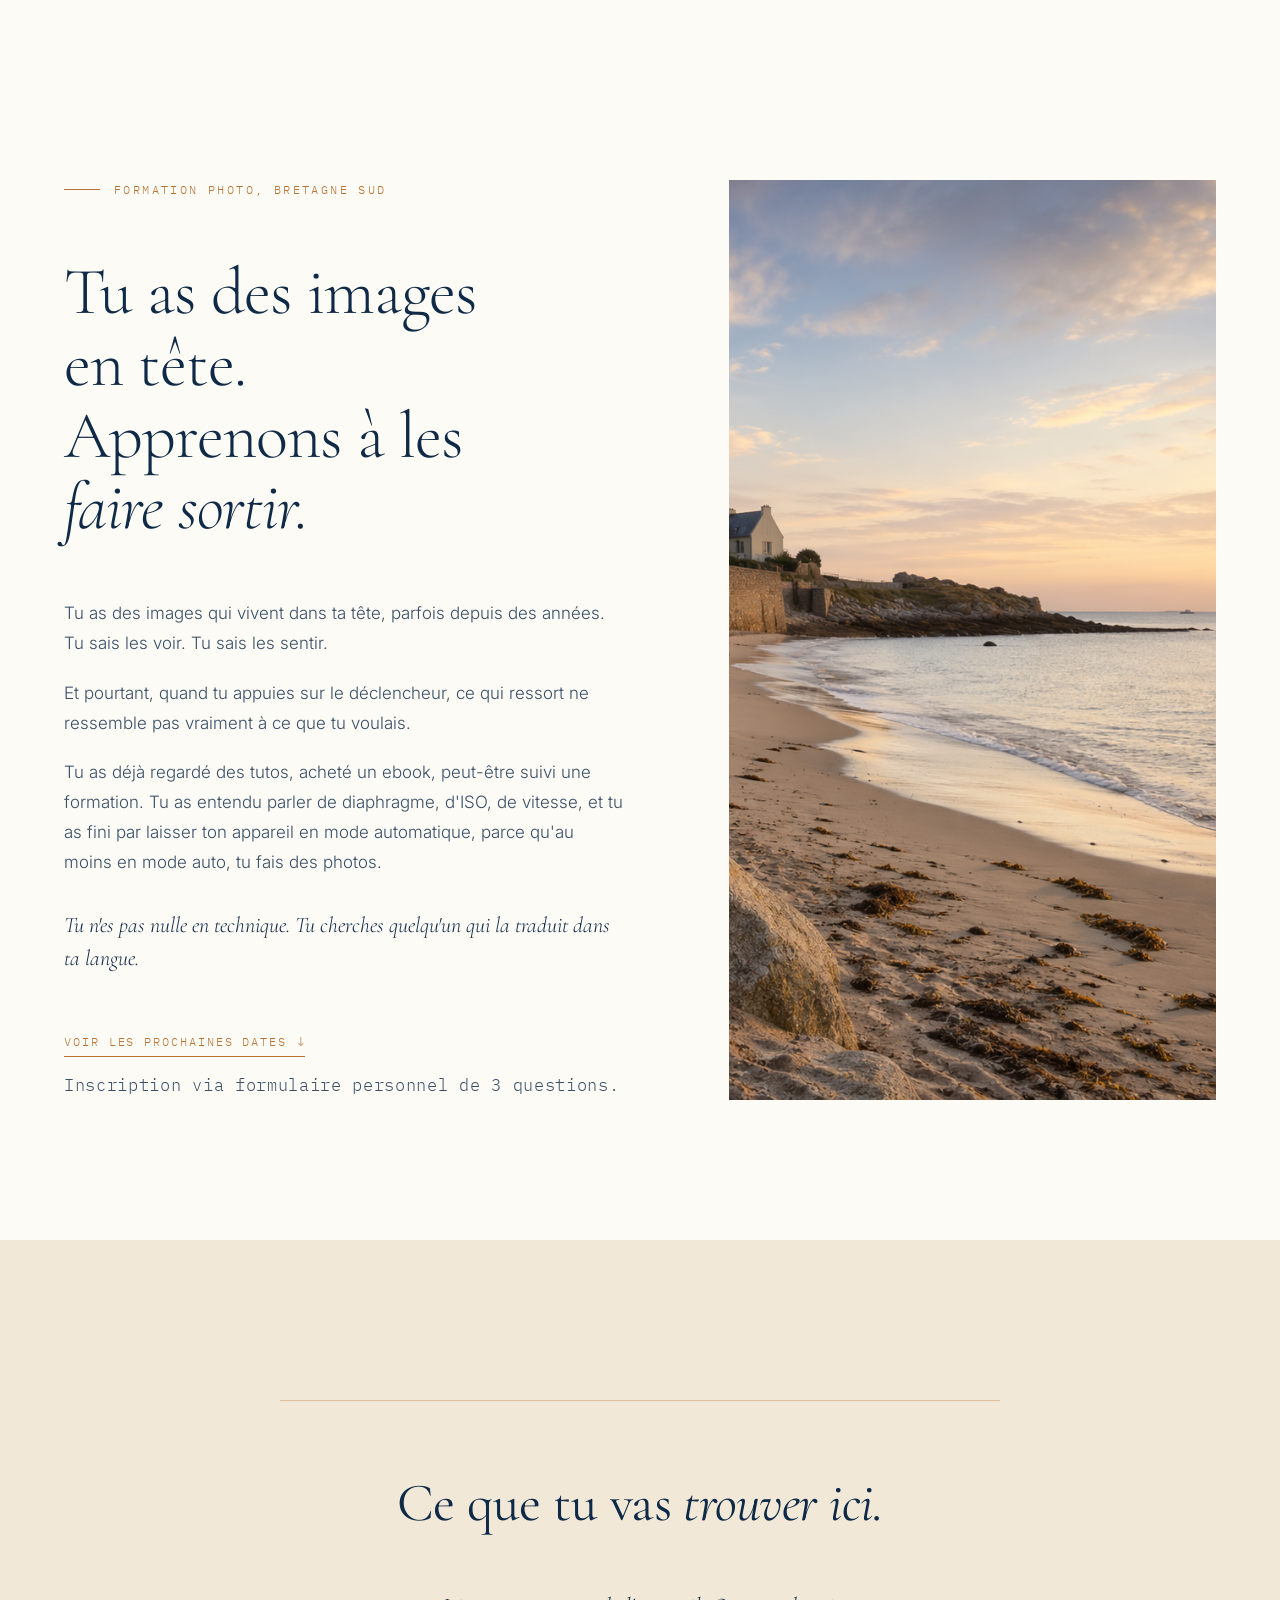
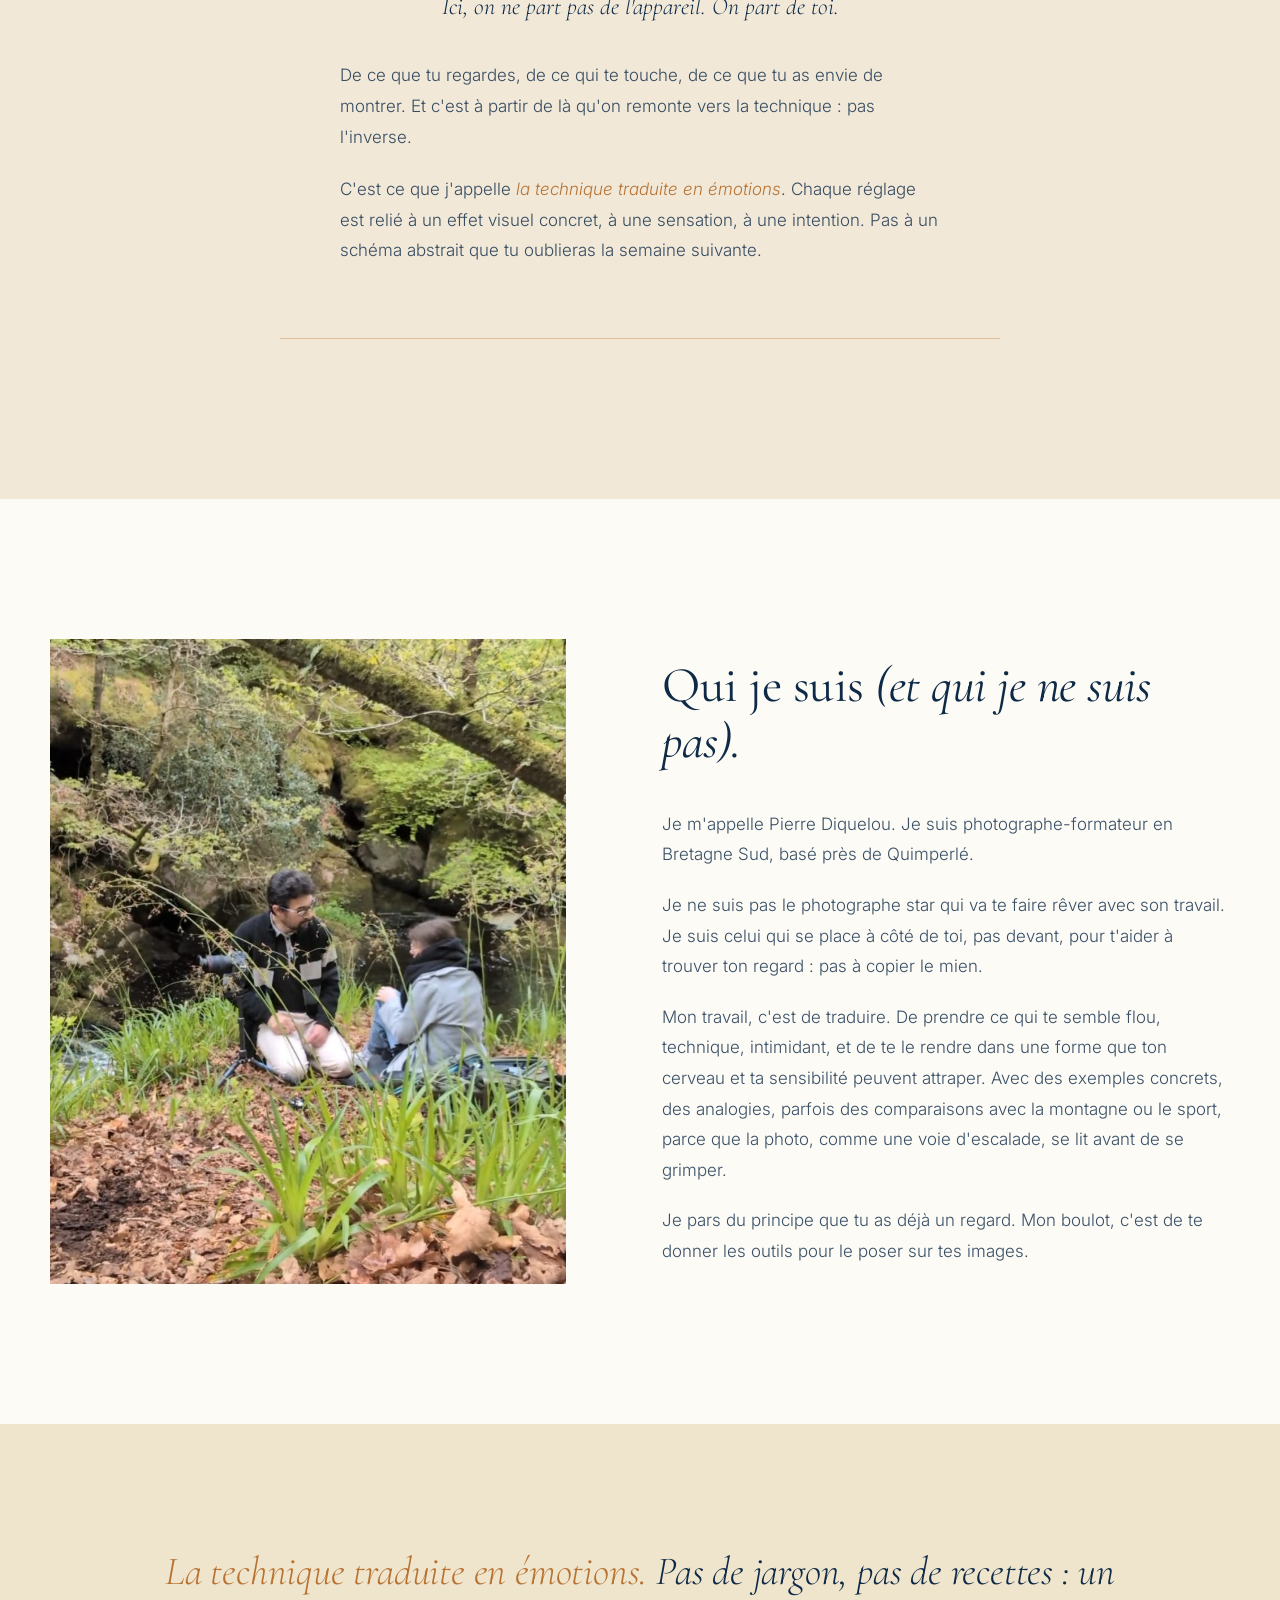
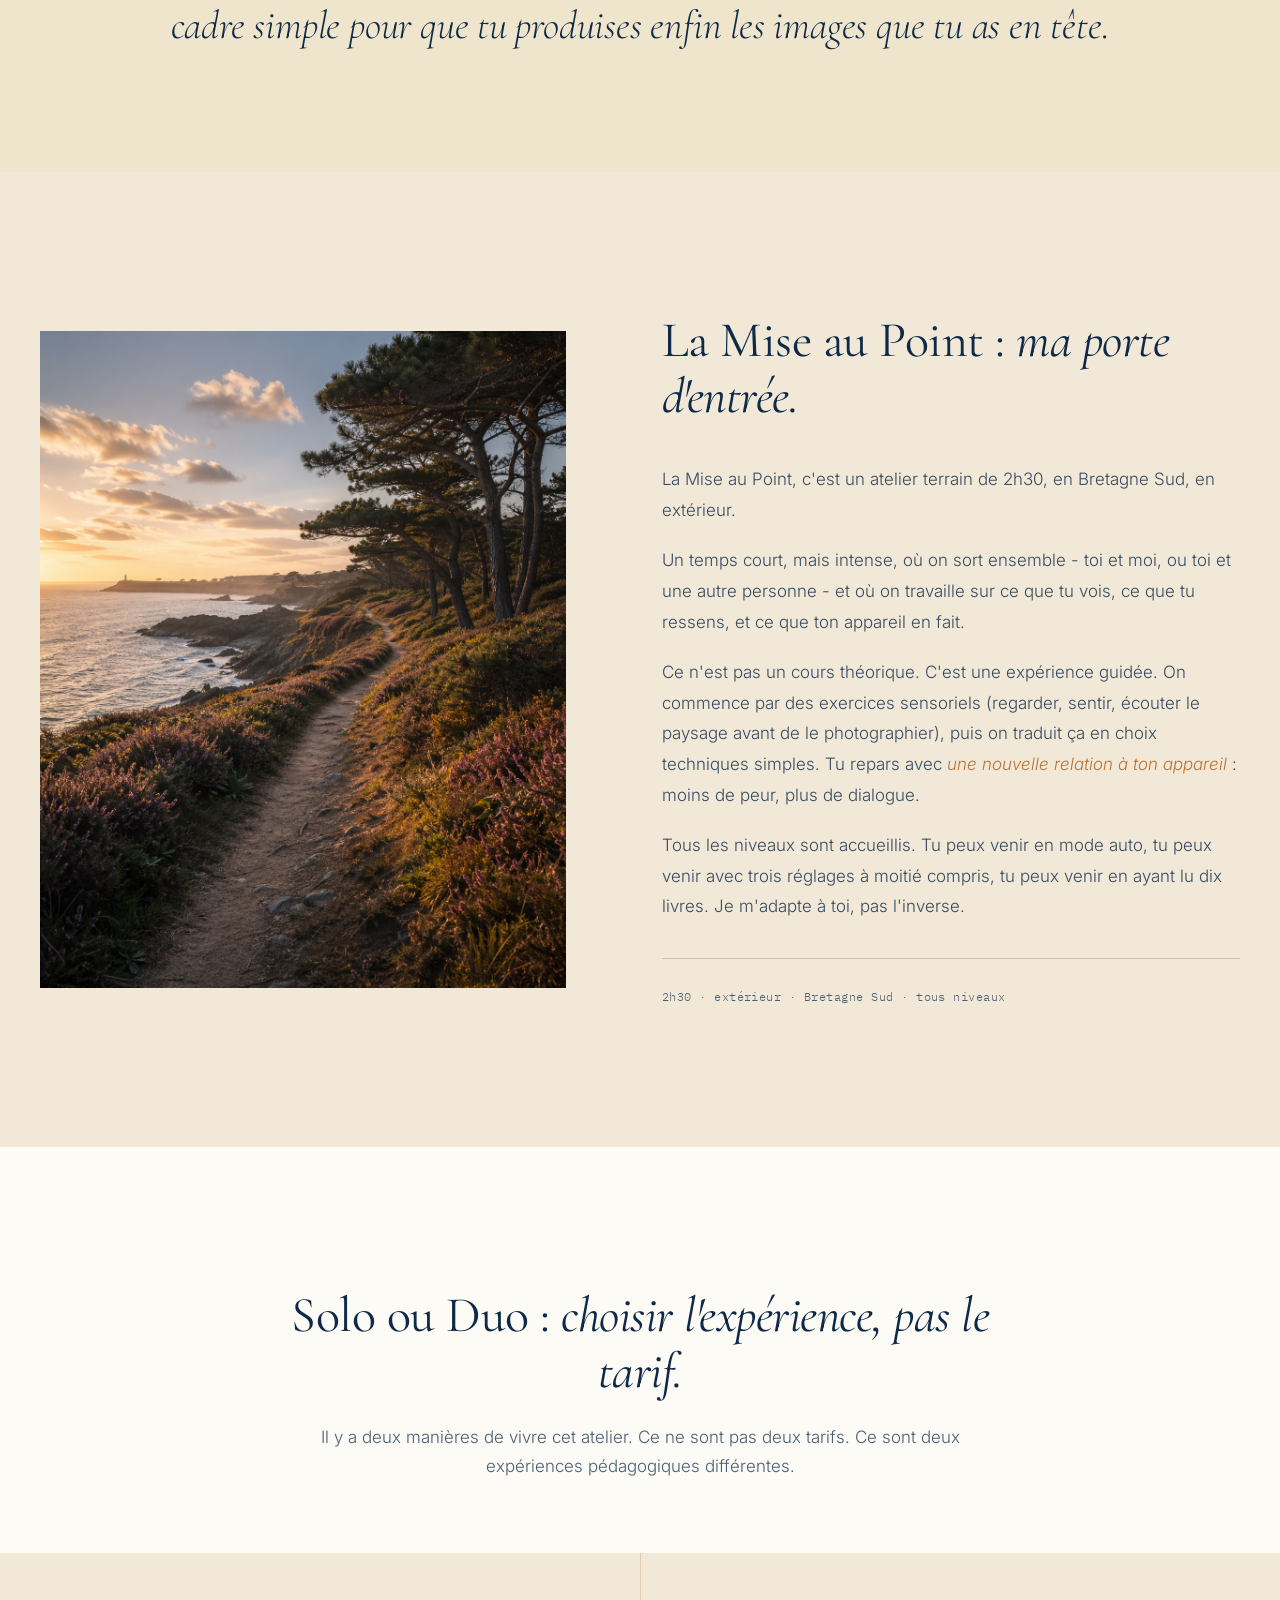
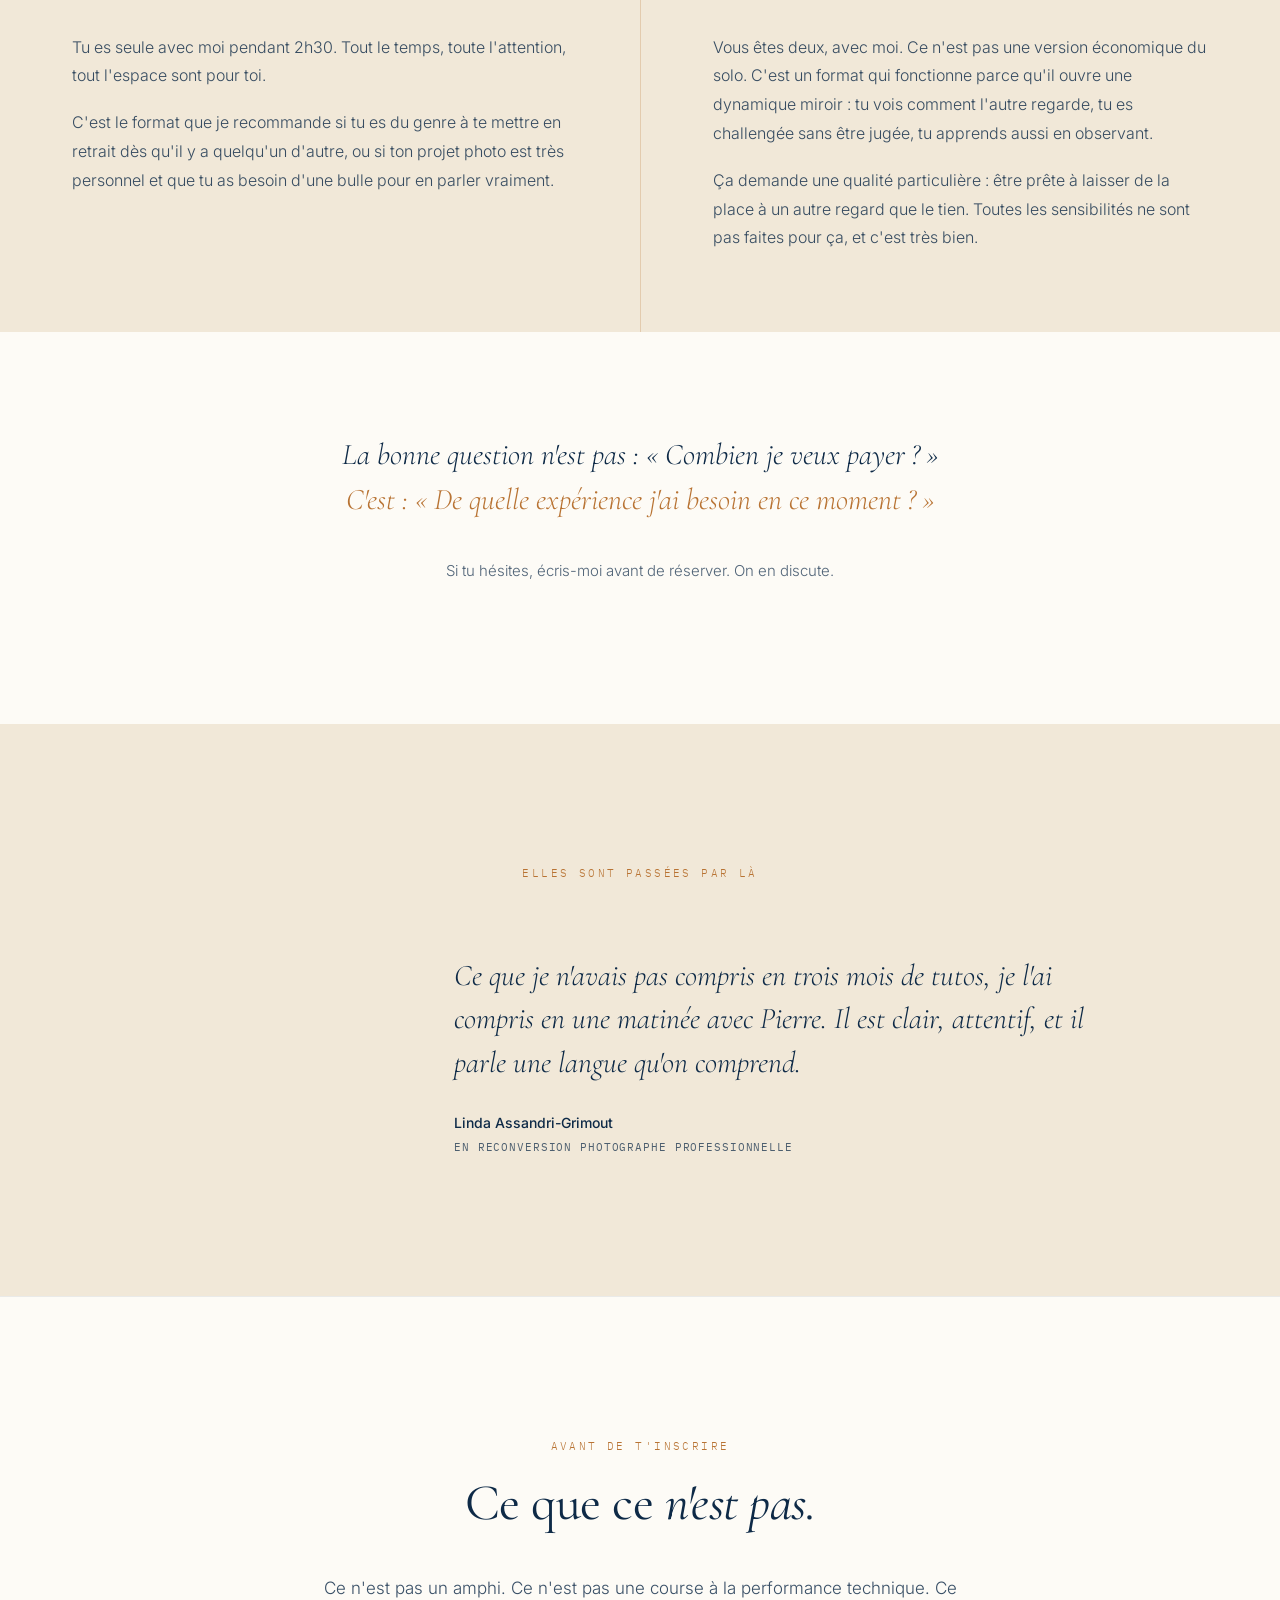
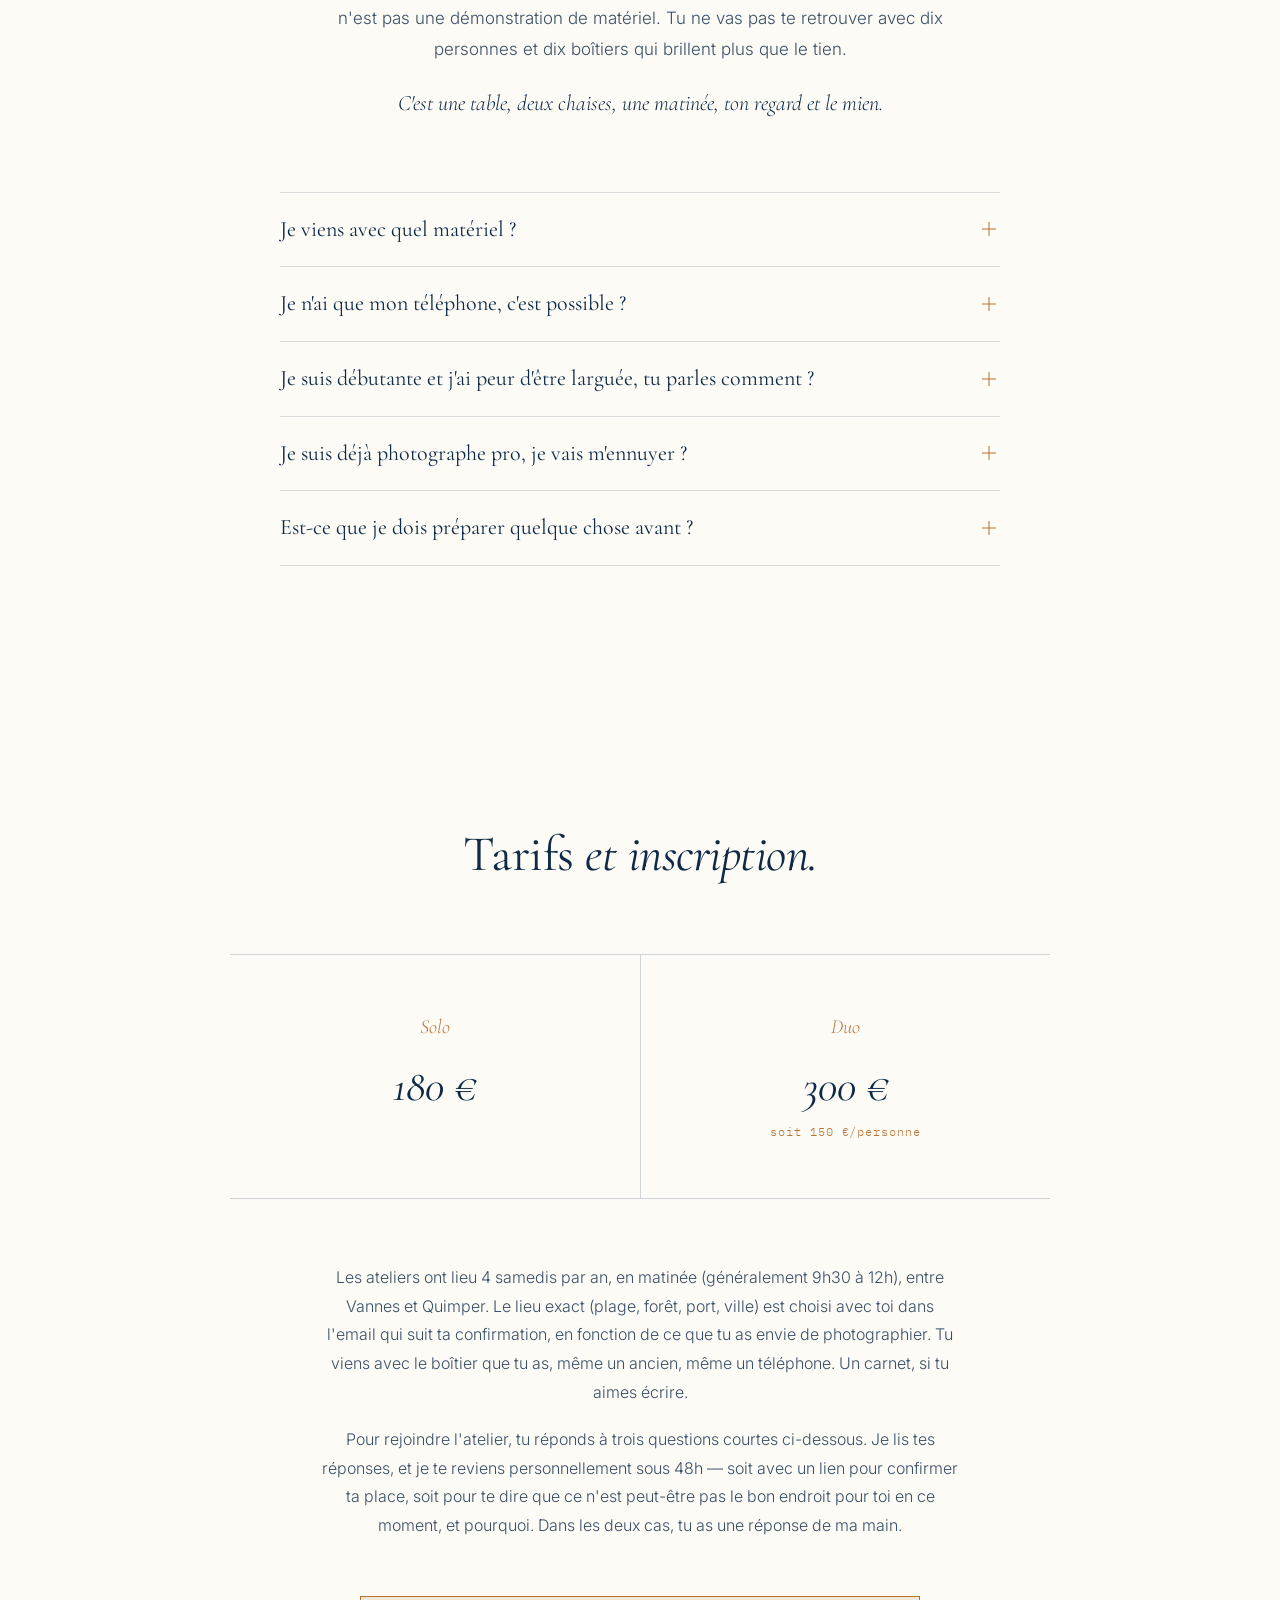
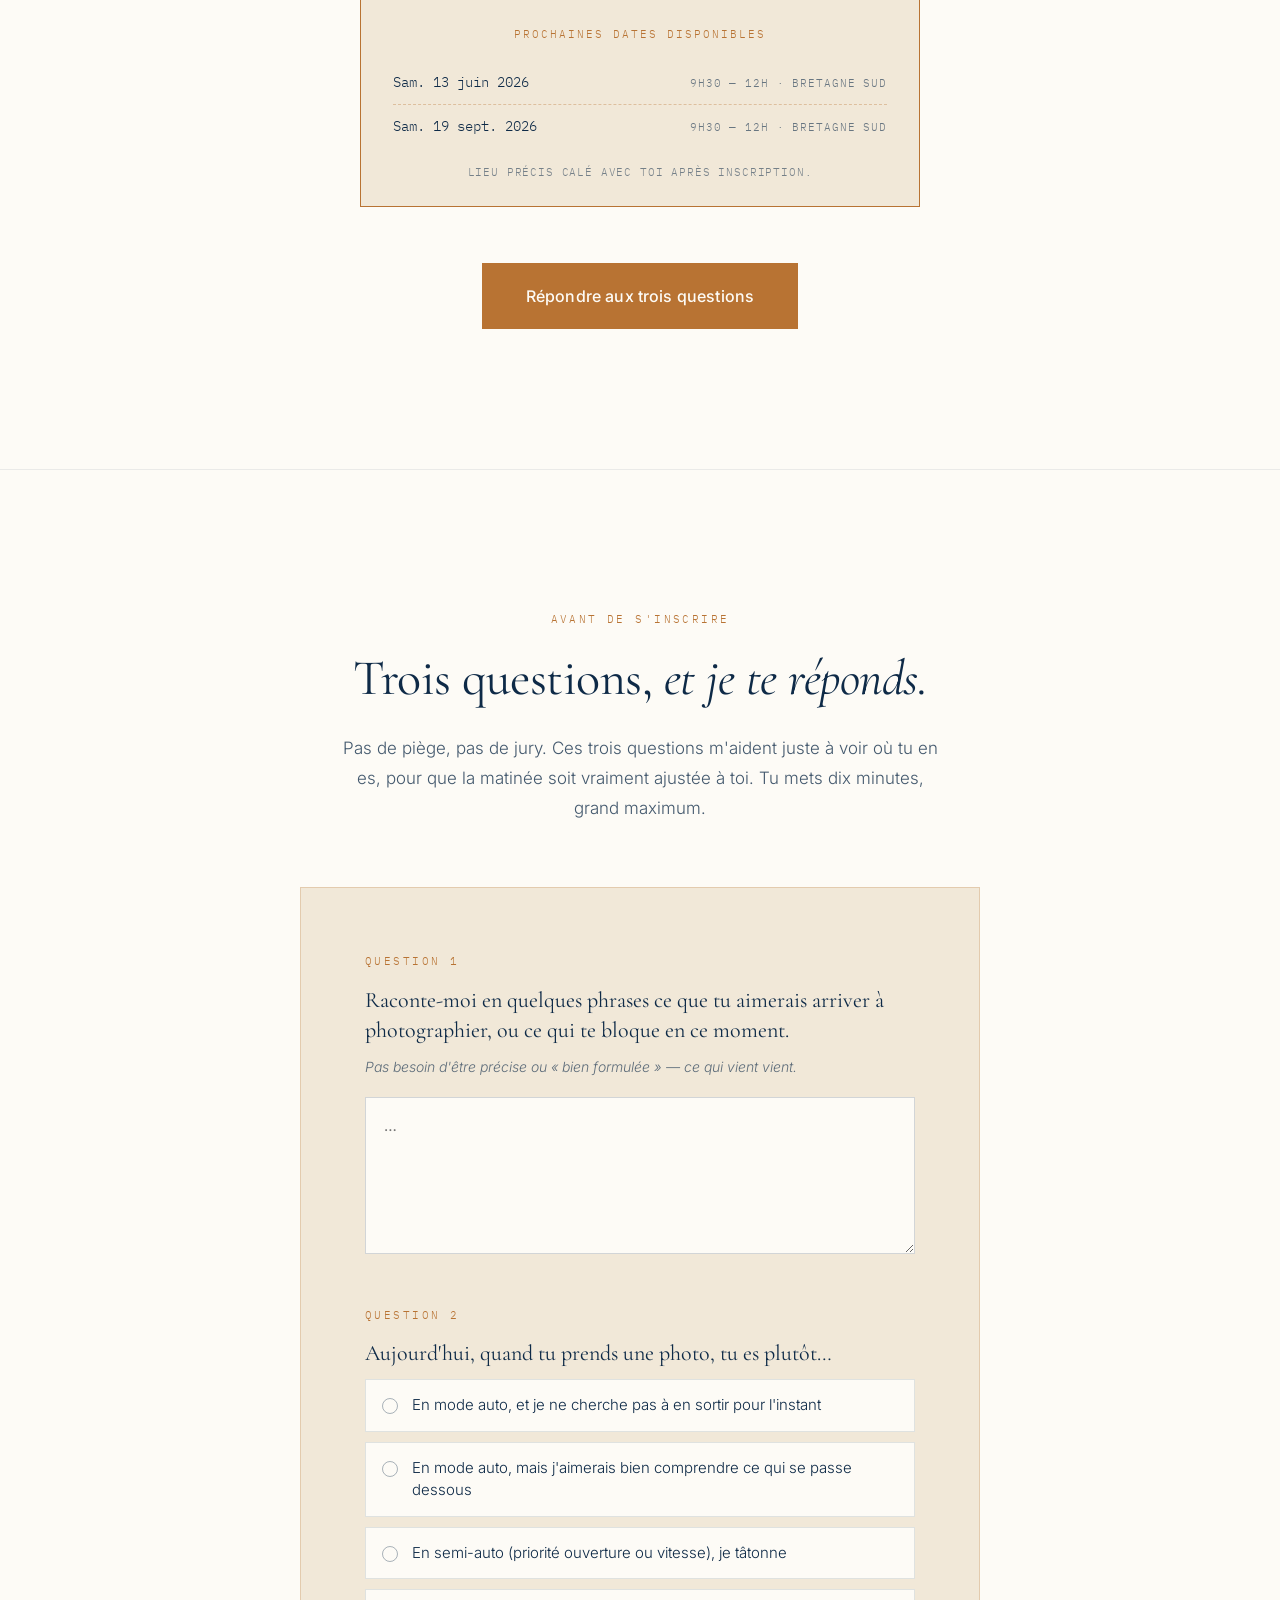
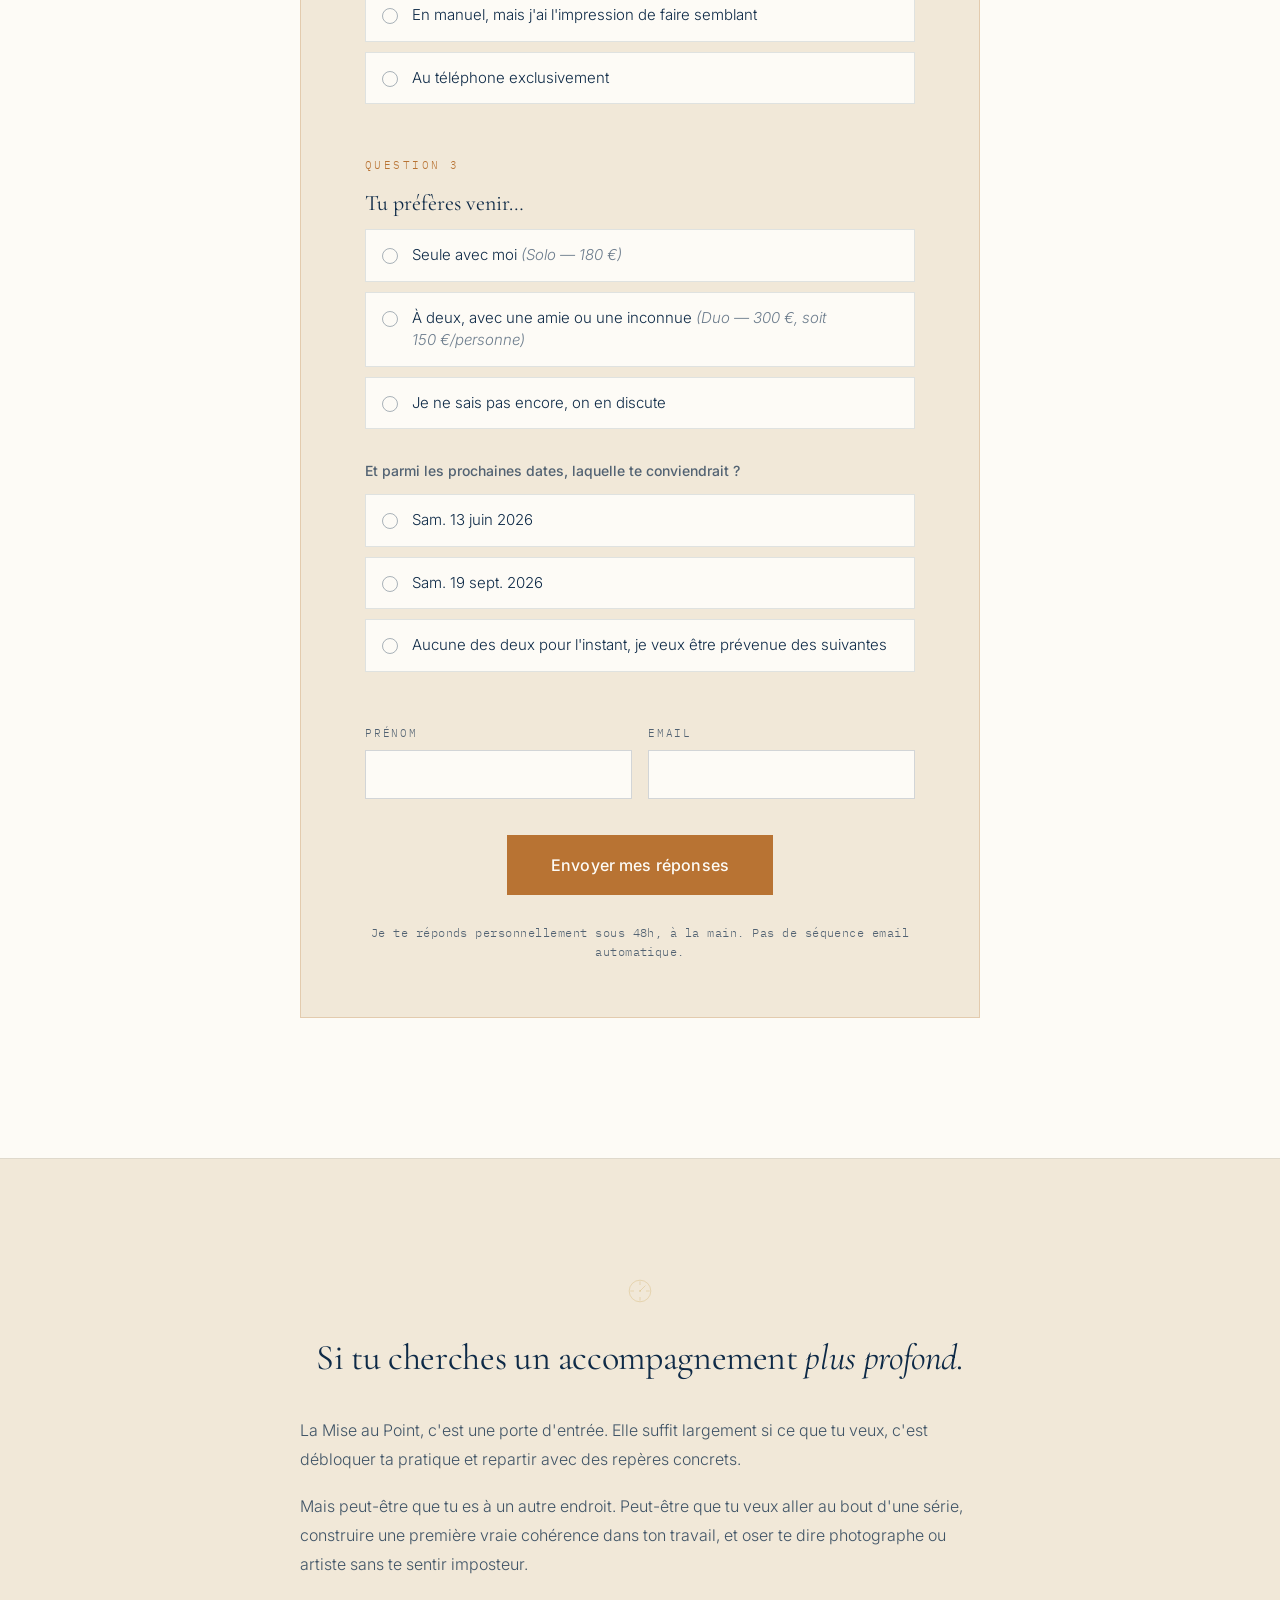
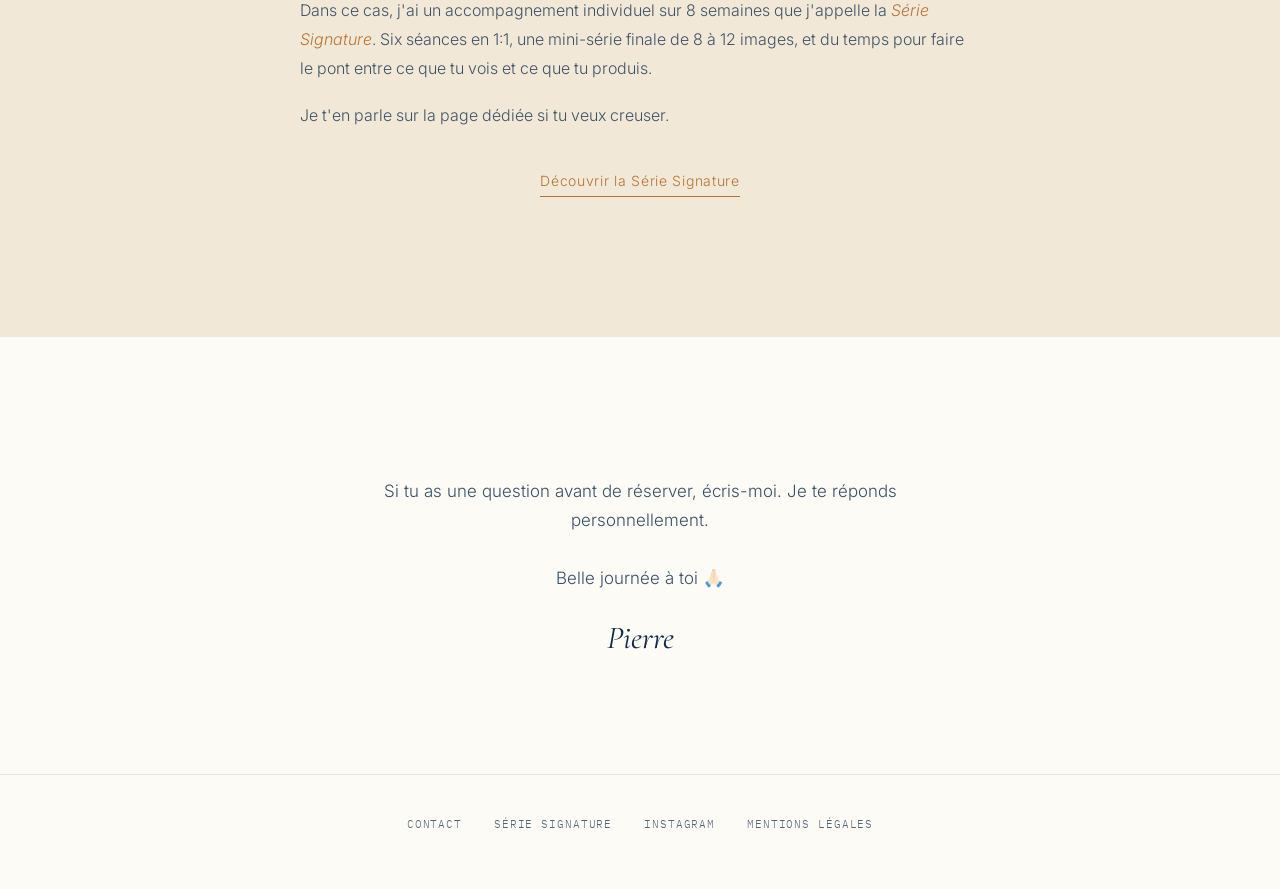
==== index.html @ ef2655fe "Landing page La Mise au Point — version initiale" ====
<!DOCTYPE html>
<html lang="fr">
<head>
<meta charset="UTF-8" />
<meta name="viewport" content="width=device-width, initial-scale=1.0" />
<title>Pierre Diquelou — Formation photo, Bretagne Sud</title>
<meta name="description" content="Atelier photo terrain en Bretagne Sud. 2h30 en extérieur pour apprendre à faire sortir les images que tu as en tête." />
<link rel="preconnect" href="https://fonts.googleapis.com">
<link rel="preconnect" href="https://fonts.gstatic.com" crossorigin>
<link href="https://fonts.googleapis.com/css2?family=Cormorant+Garamond:ital,wght@0,300;0,400;0,500;1,400&family=Inter:wght@300;400;500&family=IBM+Plex+Mono:wght@400;500&display=swap" rel="stylesheet">
<style>
  :root {
    --navy:      #0E2A47;
    --copper:    #B87333;
    --sand:      #D9C7A6;
    --sand-soft: #E8DCC4;
    --ivory:     #F1E8D8;
    --gold:      #CBA24A;
    --white:     #FDFBF6;
    --serif: "Cormorant Garamond", Georgia, serif;
    --sans:  "Inter", -apple-system, BlinkMacSystemFont, sans-serif;
    --mono:  "IBM Plex Mono", ui-monospace, monospace;
  }

  *, *::before, *::after { box-sizing: border-box; margin: 0; padding: 0; }
  html { scroll-behavior: smooth; }

  body {
    font-family: var(--sans);
    font-weight: 300;
    font-size: 17px;
    line-height: 1.65;
    color: var(--navy);
    background: var(--white);
    -webkit-font-smoothing: antialiased;
  }

  h1, h2, h3 {
    font-family: var(--serif);
    font-weight: 400;
    color: var(--navy);
    letter-spacing: -0.01em;
    line-height: 1.15;
  }

  p { font-weight: 300; }
  a { color: var(--navy); text-decoration: none; }

  .container        { width: 100%; max-width: 1180px; margin: 0 auto; padding: 0 40px; }
  .container--narrow { max-width: 820px; }

  .section-eyebrow {
    font-family: var(--mono);
    font-size: 11px;
    letter-spacing: 0.22em;
    text-transform: uppercase;
    color: var(--copper);
    margin-bottom: 24px;
  }
  .section-title {
    font-size: clamp(32px, 4vw, 52px);
    font-weight: 400;
    line-height: 1.12;
    margin-bottom: 24px;
  }
  .section-title em { font-style: italic; }
  .section-lede {
    font-size: 18px;
    line-height: 1.7;
    color: rgba(14, 42, 71, 0.75);
  }
  .accent { color: var(--copper); font-style: italic; }

  .btn-copper {
    display: inline-block;
    padding: 20px 44px;
    background: var(--copper);
    color: var(--white);
    font-family: var(--sans);
    font-size: 16px;
    font-weight: 500;
    letter-spacing: 0.01em;
    border: none;
    cursor: pointer;
    transition: background .2s;
  }
  .btn-copper:hover { background: #a0652c; color: var(--white); }

  /* ————— HERO ————— */
  .hero {
    position: relative;
    min-height: 100vh;
    display: grid;
    grid-template-columns: minmax(0, 1.2fr) minmax(0, 1fr);
    align-items: center;
    gap: 80px;
    padding: 180px 64px 140px;
    background: var(--white);
    overflow: hidden;
  }
  .hero-inner {
    position: relative;
    z-index: 1;
    max-width: 640px;
    justify-self: end;
    width: 100%;
  }
  .hero-eyebrow {
    font-family: var(--mono);
    font-size: 12px;
    letter-spacing: 0.2em;
    text-transform: uppercase;
    color: var(--copper);
    margin-bottom: 56px;
    display: flex;
    align-items: center;
    gap: 14px;
  }
  .hero-eyebrow::before {
    content: "";
    display: inline-block;
    width: 36px; height: 1px;
    background: var(--copper);
  }
  .hero h1 {
    font-size: clamp(40px, 5.2vw, 68px);
    font-weight: 300;
    line-height: 1.08;
    margin-bottom: 56px;
    letter-spacing: -0.015em;
    max-width: 14ch;
  }
  .hero h1 em { font-style: italic; }
  .hero-copy p {
    font-size: 17px;
    line-height: 1.75;
    color: rgba(14, 42, 71, 0.82);
    margin-bottom: 20px;
    max-width: 560px;
  }
  .hero-copy p:last-child { margin-bottom: 0; }
  .hero-closer {
    margin-top: 32px !important;
    font-family: var(--serif) !important;
    font-size: 22px !important;
    font-style: italic;
    line-height: 1.5 !important;
    color: var(--navy) !important;
    max-width: 480px;
  }
  .hero-anchor {
    display: inline-flex;
    align-items: center;
    gap: 10px;
    margin-top: 36px;
    font-family: var(--mono);
    font-size: 12px;
    letter-spacing: 0.16em;
    text-transform: uppercase;
    color: var(--copper);
    padding-bottom: 3px;
    border-bottom: 1px solid var(--copper);
    transition: gap 0.25s ease;
  }
  .hero-anchor::after {
    content: "↓";
    font-size: 13px;
    letter-spacing: 0;
    transition: transform 0.25s ease;
  }
  .hero-anchor:hover { gap: 14px; }
  .hero-anchor:hover::after { transform: translateY(3px); }
  .hero-anchor-note {
    margin-top: 14px;
    font-family: var(--mono);
    font-size: 12px;
    letter-spacing: 0.04em;
    color: rgba(14, 42, 71, 0.6);
    line-height: 1.5;
  }
  .hero-visual {
    align-self: stretch;
    min-height: 520px;
    background-image: url("assets/hero-bretagne.png");
    background-size: cover;
    background-position: center center;
    background-repeat: no-repeat;
  }

  /* ————— CE QUE TU VAS TROUVER ICI ————— */
  .found {
    background: var(--ivory);
    padding: 160px 40px;
  }
  .found-inner {
    max-width: 720px;
    margin: 0 auto;
    padding: 72px 0;
    border-top: 1px solid rgba(184, 115, 51, 0.35);
    border-bottom: 1px solid rgba(184, 115, 51, 0.35);
  }
  .found h2.section-title {
    text-align: center;
    margin-bottom: 56px;
    font-size: clamp(34px, 4.2vw, 54px);
  }
  .found-copy {
    max-width: 600px;
    margin: 0 auto;
  }
  .found-copy p {
    font-size: 17px;
    line-height: 1.8;
    color: rgba(14, 42, 71, 0.82);
    margin-bottom: 22px;
  }
  .found-copy p:last-child { margin-bottom: 0; }
  .found-copy p.lead {
    font-family: var(--serif);
    font-style: italic;
    font-size: 24px;
    line-height: 1.45;
    text-align: center;
    color: var(--navy);
    margin-bottom: 36px;
    max-width: 520px;
    margin-left: auto;
    margin-right: auto;
  }

  @media (max-width: 900px) {
    .found { padding: 80px 24px; }
    .found-inner { padding: 48px 0; }
  }

  /* ————— QUI JE SUIS ————— */
  .about {
    background: var(--white);
    padding: 140px 40px;
  }
  .about-grid {
    display: grid;
    grid-template-columns: 1fr 1.1fr;
    gap: 96px;
    align-items: center;
    max-width: 1180px;
    margin: 0 auto;
  }
  .about-image {
    aspect-ratio: 4 / 5;
    background-image: url("assets/pierre-enseignement.jpeg");
    background-size: cover;
    background-position: center center;
    background-repeat: no-repeat;
  }
  .about-content h2 {
    margin-bottom: 40px;
    font-size: clamp(32px, 4vw, 50px);
  }
  .about-content p {
    font-size: 17px;
    line-height: 1.8;
    margin-bottom: 20px;
    color: rgba(14, 42, 71, 0.82);
  }
  .about-content p:last-child { margin-bottom: 0; }

  @media (max-width: 900px) {
    .about { padding: 80px 24px; }
    .about-grid { grid-template-columns: 1fr; gap: 48px; }
  }

  /* ————— MANIFESTE ————— */
  .manifesto {
    background: #EFE4CC;
    padding: 120px 40px;
    text-align: center;
  }
  .manifesto-inner {
    max-width: 960px;
    margin: 0 auto;
  }
  .manifesto p {
    font-family: var(--serif);
    font-style: italic;
    font-weight: 300;
    font-size: clamp(26px, 3.4vw, 40px);
    line-height: 1.35;
    color: var(--navy);
    letter-spacing: -0.005em;
  }

  @media (max-width: 900px) {
    .manifesto { padding: 80px 24px; }
  }

  /* ————— MISE AU POINT ————— */
  .miseaupoint {
    background: var(--ivory);
    padding: 140px 40px;
  }
  .miseaupoint-grid {
    display: grid;
    grid-template-columns: 1fr 1.1fr;
    gap: 96px;
    align-items: center;
    max-width: 1280px;
    margin: 0 auto;
  }
  .miseaupoint-image {
    aspect-ratio: 4 / 5;
    background-image: url("assets/chemin-cotier.png");
    background-size: cover;
    background-position: center center;
    background-repeat: no-repeat;
  }
  .miseaupoint-content h2 {
    margin-bottom: 40px;
    font-size: clamp(32px, 4vw, 50px);
  }
  .miseaupoint-content p {
    font-size: 17px;
    line-height: 1.8;
    margin-bottom: 20px;
    color: rgba(14, 42, 71, 0.82);
  }
  .miseaupoint-content p:last-of-type { margin-bottom: 0; }
  .miseaupoint-meta {
    margin-top: 36px;
    padding-top: 28px;
    border-top: 1px solid rgba(14, 42, 71, 0.18);
    font-family: var(--mono);
    font-size: 12px;
    letter-spacing: 0.04em;
    color: rgba(14, 42, 71, 0.72);
  }

  @media (max-width: 900px) {
    .miseaupoint { padding: 80px 24px; }
    .miseaupoint-grid { grid-template-columns: 1fr; gap: 48px; }
  }

  /* ————— SOLO OU DUO ————— */
  .solo-duo {
    background: var(--white);
    padding: 140px 0 0;
  }
  .solo-duo .section-head {
    text-align: center;
    max-width: 820px;
    margin: 0 auto 72px;
    padding: 0 40px;
  }
  .solo-duo .section-head h2 {
    font-size: clamp(32px, 4vw, 50px);
    margin-bottom: 24px;
  }
  .solo-duo .section-head .section-lede {
    margin: 0 auto;
    max-width: 640px;
    font-size: 17px;
  }
  .formats-grid {
    display: grid;
    grid-template-columns: 1fr 1fr;
    width: 100%;
  }
  .format {
    padding: 80px 72px;
    background: var(--ivory);
  }
  .format.duo {
    border-left: 1px solid rgba(184, 115, 51, 0.25);
  }
  .format-inner {
    max-width: 520px;
    margin: 0 auto;
  }
  .format p {
    font-size: 16px;
    line-height: 1.8;
    color: rgba(14, 42, 71, 0.82);
    margin-bottom: 18px;
  }
  .format p:last-child { margin-bottom: 0; }
  .solo-duo-tail {
    background: var(--white);
    padding: 100px 40px 140px;
  }
  .solo-duo-question {
    max-width: 820px;
    margin: 0 auto;
    text-align: center;
    font-family: var(--serif);
    font-style: italic;
    font-size: clamp(22px, 2.6vw, 30px);
    line-height: 1.5;
    color: var(--navy);
    font-weight: 300;
  }
  .solo-duo-question .line { display: block; }
  .solo-duo-footnote {
    max-width: 620px;
    margin: 36px auto 0;
    text-align: center;
    font-size: 15px;
    line-height: 1.7;
    color: rgba(14, 42, 71, 0.72);
  }

  @media (max-width: 900px) {
    .solo-duo { padding-top: 80px; }
    .formats-grid { grid-template-columns: 1fr; }
    .format { padding: 48px 24px; }
    .format.duo { border-left: none; border-top: 1px solid rgba(184, 115, 51, 0.25); }
    .format-inner { max-width: 100%; }
    .solo-duo-tail { padding: 64px 24px 80px; }
  }

  /* ————— TÉMOIGNAGE ————— */
  .testimonial {
    background: var(--ivory);
    padding: 140px 40px;
  }
  .testimonial-eyebrow {
    font-family: var(--mono);
    font-size: 11px;
    letter-spacing: 0.22em;
    text-transform: uppercase;
    color: var(--copper);
    text-align: center;
    margin-bottom: 72px;
  }
  .testimonial-inner {
    display: grid;
    grid-template-columns: 200px 1fr;
    gap: 64px;
    align-items: center;
    max-width: 900px;
    margin: 0 auto;
  }
  .testimonial-photo {
    aspect-ratio: 1;
    background-image: url("assets/linda.jpg");
    background-size: cover;
    background-position: center 30%;
    background-repeat: no-repeat;
    border-radius: 50%;
    overflow: hidden;
  }
  .testimonial-quote {
    font-family: var(--serif);
    font-size: clamp(22px, 2.4vw, 30px);
    font-style: italic;
    font-weight: 300;
    line-height: 1.45;
    color: var(--navy);
    margin-bottom: 28px;
  }
  .testimonial-attribution {
    font-size: 14px;
    line-height: 1.5;
    color: rgba(14, 42, 71, 0.7);
    font-weight: 400;
  }
  .testimonial-attribution strong {
    color: var(--navy);
    font-weight: 500;
    display: block;
    margin-bottom: 2px;
  }
  .testimonial-attribution .role {
    font-family: var(--mono);
    font-size: 11px;
    letter-spacing: 0.08em;
    color: rgba(14, 42, 71, 0.72);
    text-transform: uppercase;
  }

  @media (max-width: 900px) {
    .testimonial { padding: 80px 24px; }
    .testimonial-inner {
      grid-template-columns: 1fr;
      text-align: center;
      gap: 32px;
      justify-items: center;
    }
    .testimonial-photo { width: 140px; max-width: 140px; }
  }

  /* ————— CE QUE CE N'EST PAS + FAQ ————— */
  .not-that {
    background: var(--white);
    padding: 140px 40px 120px;
    border-top: 1px solid rgba(14, 42, 71, 0.08);
  }
  .not-that-inner {
    max-width: 780px;
    margin: 0 auto;
  }
  .not-that-eyebrow {
    font-family: var(--mono);
    font-size: 11px;
    letter-spacing: 0.22em;
    text-transform: uppercase;
    color: var(--copper);
    margin-bottom: 20px;
    text-align: center;
  }
  .not-that h2.section-title { text-align: center; margin-bottom: 40px; }
  .not-that-copy {
    max-width: 640px;
    margin: 0 auto 72px;
    text-align: center;
  }
  .not-that-copy p {
    font-size: 17px;
    line-height: 1.8;
    color: rgba(14, 42, 71, 0.82);
    margin-bottom: 22px;
  }
  .not-that-closer {
    font-family: var(--serif) !important;
    font-style: italic;
    font-size: 22px !important;
    line-height: 1.5 !important;
    color: var(--navy) !important;
    margin-bottom: 0 !important;
  }
  .faq {
    max-width: 720px;
    margin: 0 auto;
    border-top: 1px solid rgba(14, 42, 71, 0.14);
  }
  .faq-item {
    border-bottom: 1px solid rgba(14, 42, 71, 0.14);
  }
  .faq-item > summary {
    list-style: none;
    cursor: pointer;
    padding: 22px 4px 22px 0;
    display: flex;
    justify-content: space-between;
    align-items: center;
    gap: 24px;
    transition: color 0.2s ease;
  }
  .faq-item > summary::-webkit-details-marker { display: none; }
  .faq-item > summary:hover { color: var(--copper); }
  .faq-q {
    font-family: var(--serif);
    font-size: 22px;
    font-weight: 400;
    color: var(--navy);
    line-height: 1.35;
  }
  .faq-item > summary:hover .faq-q { color: var(--copper); }
  .faq-icon {
    position: relative;
    width: 14px; height: 14px;
    flex-shrink: 0;
  }
  .faq-icon::before,
  .faq-icon::after {
    content: "";
    position: absolute;
    background: var(--copper);
    transition: transform 0.25s ease, opacity 0.2s ease;
  }
  .faq-icon::before { top: 50%; left: 0; right: 0; height: 1px; transform: translateY(-50%); }
  .faq-icon::after  { top: 0; bottom: 0; left: 50%; width: 1px; transform: translateX(-50%); }
  .faq-item[open] .faq-icon::after { transform: translateX(-50%) scaleY(0); opacity: 0; }
  .faq-a { padding: 2px 32px 26px 0; }
  .faq-a p {
    font-size: 16px;
    line-height: 1.75;
    color: rgba(14, 42, 71, 0.78);
    max-width: 620px;
  }

  @media (max-width: 900px) {
    .not-that { padding: 80px 24px; }
    .not-that-copy { margin-bottom: 48px; }
    .faq-q { font-size: 18px; }
  }

  /* ————— TARIFS ————— */
  .pricing {
    background: var(--white);
    padding: 140px 40px;
  }
  .pricing-head {
    text-align: center;
    max-width: 820px;
    margin: 0 auto 72px;
  }
  .pricing-head h2 { font-size: clamp(32px, 4vw, 50px); }
  .pricing-grid {
    display: grid;
    grid-template-columns: 1fr 1fr;
    max-width: 820px;
    margin: 0 auto 64px;
    border-top: 1px solid rgba(14, 42, 71, 0.18);
    border-bottom: 1px solid rgba(14, 42, 71, 0.18);
  }
  .price-block {
    padding: 56px 40px;
    text-align: center;
    border-left: 1px solid rgba(14, 42, 71, 0.18);
  }
  .price-block:first-child { border-left: none; }
  .price-label {
    font-family: var(--serif);
    font-style: italic;
    font-size: 20px;
    color: var(--copper);
    margin-bottom: 20px;
  }
  .price-amount {
    font-family: var(--serif);
    font-size: 44px;
    font-weight: 400;
    font-style: italic;
    line-height: 1;
    color: var(--navy);
    margin-bottom: 14px;
  }
  .price-perperson {
    font-family: var(--mono);
    font-size: 12px;
    letter-spacing: 0.08em;
    color: var(--copper);
    margin-top: 8px;
  }
  .pricing-copy {
    max-width: 640px;
    margin: 0 auto 56px;
    text-align: center;
  }
  .pricing-copy p {
    font-size: 16px;
    line-height: 1.8;
    color: rgba(14, 42, 71, 0.82);
    margin-bottom: 18px;
  }
  .pricing-copy p:last-child { margin-bottom: 0; }
  .next-dates {
    max-width: 560px;
    margin: 0 auto 56px;
    background: var(--ivory);
    border: 1px solid var(--copper);
    padding: 28px 32px 24px;
  }
  .next-dates-label {
    font-family: var(--mono);
    font-size: 11px;
    letter-spacing: 0.18em;
    text-transform: uppercase;
    color: var(--copper);
    margin-bottom: 18px;
    text-align: center;
  }
  .next-dates-list {
    list-style: none;
    margin: 0 0 16px;
    display: flex;
    flex-direction: column;
    gap: 0;
  }
  .next-dates-list li {
    display: flex;
    justify-content: space-between;
    align-items: baseline;
    gap: 16px;
    padding: 10px 0;
    border-bottom: 1px dashed rgba(184, 115, 51, 0.35);
  }
  .next-dates-list li:last-child { border-bottom: none; }
  .next-dates-date {
    font-family: var(--mono);
    font-size: 14px;
    color: var(--navy);
  }
  .next-dates-meta {
    font-family: var(--mono);
    font-size: 11px;
    letter-spacing: 0.08em;
    color: rgba(14, 42, 71, 0.6);
    text-transform: uppercase;
  }
  .next-dates-foot {
    font-family: var(--mono);
    font-size: 10.5px;
    letter-spacing: 0.08em;
    color: rgba(14, 42, 71, 0.55);
    text-align: center;
    text-transform: uppercase;
  }
  .pricing-cta-wrap { text-align: center; }

  @media (max-width: 900px) {
    .pricing { padding: 80px 24px; }
    .pricing-grid { grid-template-columns: 1fr; }
    .price-block { border-left: none; border-top: 1px solid rgba(14, 42, 71, 0.18); padding: 40px 24px; }
    .price-block:first-child { border-top: none; }
    .price-amount { font-size: 38px; }
    .next-dates { padding: 24px 20px; }
    .next-dates-list li { flex-direction: column; gap: 4px; }
  }

  /* ————— FORMULAIRE CANDIDATURE ————— */
  .candidature {
    background: var(--white);
    padding: 140px 40px;
    border-top: 1px solid rgba(14, 42, 71, 0.08);
  }
  .candidature-head {
    text-align: center;
    max-width: 720px;
    margin: 0 auto 64px;
  }
  .candidature-head .section-eyebrow { margin-bottom: 22px; }
  .candidature-head h2 { font-size: clamp(32px, 4vw, 50px); margin-bottom: 28px; }
  .candidature-head .section-lede {
    font-size: 17px;
    line-height: 1.75;
    color: rgba(14, 42, 71, 0.78);
    margin: 0 auto;
    max-width: 600px;
  }
  .candidature-form {
    max-width: 680px;
    margin: 0 auto;
    background: var(--ivory);
    padding: 64px 64px 56px;
    border: 1px solid rgba(184, 115, 51, 0.25);
  }
  .candidature-q { margin-bottom: 44px; }
  .candidature-q-num {
    font-family: var(--mono);
    font-size: 11px;
    letter-spacing: 0.22em;
    text-transform: uppercase;
    color: var(--copper);
    margin-bottom: 14px;
  }
  .candidature-q-label {
    font-family: var(--serif);
    font-size: 22px;
    font-weight: 400;
    line-height: 1.4;
    color: var(--navy);
    margin-bottom: 10px;
    display: block;
  }
  .candidature-q-hint {
    font-size: 14px;
    line-height: 1.6;
    color: rgba(14, 42, 71, 0.65);
    margin-bottom: 18px;
    font-style: italic;
  }
  .candidature-q-sublabel {
    font-size: 14px;
    color: rgba(14, 42, 71, 0.7);
    margin: 22px 0 12px;
    font-weight: 500;
  }
  .candidature-textarea {
    width: 100%;
    min-height: 120px;
    padding: 16px 18px;
    background: var(--white);
    border: 1px solid rgba(14, 42, 71, 0.18);
    font-family: var(--sans);
    font-size: 15px;
    line-height: 1.65;
    color: var(--navy);
    resize: vertical;
    transition: border-color 0.2s ease;
  }
  .candidature-textarea:focus { outline: none; border-color: var(--copper); }
  .candidature-options { display: flex; flex-direction: column; gap: 2px; }
  .candidature-option {
    display: flex;
    align-items: flex-start;
    gap: 14px;
    padding: 14px 16px;
    background: var(--white);
    border: 1px solid rgba(14, 42, 71, 0.12);
    margin-bottom: 8px;
    cursor: pointer;
    font-size: 15px;
    line-height: 1.5;
    color: var(--navy);
    transition: border-color 0.2s ease, background 0.2s ease;
  }
  .candidature-option:hover { border-color: var(--copper); }
  .candidature-option input[type="radio"] {
    appearance: none;
    -webkit-appearance: none;
    width: 16px; height: 16px;
    border: 1px solid rgba(14, 42, 71, 0.35);
    border-radius: 50%;
    margin: 4px 0 0;
    flex-shrink: 0;
    cursor: pointer;
    position: relative;
    transition: border-color 0.2s ease;
  }
  .candidature-option input[type="radio"]:checked { border-color: var(--copper); }
  .candidature-option input[type="radio"]:checked::after {
    content: "";
    position: absolute;
    top: 50%; left: 50%;
    width: 8px; height: 8px;
    background: var(--copper);
    border-radius: 50%;
    transform: translate(-50%, -50%);
  }
  .candidature-option:has(input:checked) {
    border-color: var(--copper);
    background: rgba(184, 115, 51, 0.04);
  }
  .candidature-fields {
    display: grid;
    grid-template-columns: 1fr 1fr;
    gap: 16px;
    margin-bottom: 36px;
  }
  .candidature-field-label {
    font-family: var(--mono);
    font-size: 11px;
    letter-spacing: 0.16em;
    text-transform: uppercase;
    color: rgba(14, 42, 71, 0.7);
    margin-bottom: 8px;
    display: block;
  }
  .candidature-input {
    width: 100%;
    padding: 14px 16px;
    background: var(--white);
    border: 1px solid rgba(14, 42, 71, 0.18);
    font-family: var(--sans);
    font-size: 15px;
    color: var(--navy);
    transition: border-color 0.2s ease;
  }
  .candidature-input:focus { outline: none; border-color: var(--copper); }
  .candidature-submit-wrap { text-align: center; }
  .candidature-foot {
    margin-top: 28px;
    font-family: var(--mono);
    font-size: 12px;
    letter-spacing: 0.04em;
    color: rgba(14, 42, 71, 0.7);
    text-align: center;
    line-height: 1.6;
  }

  @media (max-width: 900px) {
    .candidature { padding: 80px 24px; }
    .candidature-form { padding: 36px 24px 32px; }
    .candidature-q-label { font-size: 19px; }
    .candidature-fields { grid-template-columns: 1fr; }
  }

  /* ————— SÉRIE SIGNATURE ————— */
  .signature {
    background: var(--ivory);
    padding: 120px 40px 140px;
    border-top: 1px solid rgba(14, 42, 71, 0.08);
  }
  .signature-inner {
    max-width: 680px;
    margin: 0 auto;
    text-align: center;
  }
  .signature-compass {
    color: var(--gold);
    opacity: 0.6;
    margin-bottom: 24px;
  }
  .signature h2 {
    font-size: clamp(26px, 3vw, 36px);
    margin-bottom: 36px;
    line-height: 1.25;
  }
  .signature h2 em { font-style: italic; }
  .signature p {
    font-size: 16px;
    line-height: 1.8;
    color: rgba(14, 42, 71, 0.78);
    margin-bottom: 18px;
    text-align: left;
  }
  .signature p:last-of-type { margin-bottom: 36px; }
  .signature-link {
    display: inline-block;
    font-size: 14px;
    letter-spacing: 0.05em;
    color: var(--copper);
    border-bottom: 1px solid var(--copper);
    padding-bottom: 4px;
    transition: opacity .2s;
  }
  .signature-link:hover { opacity: 0.7; color: var(--copper); }

  /* ————— FIN DE PAGE ————— */
  .closing {
    background: var(--white);
    padding: 140px 40px 120px;
    text-align: center;
  }
  .closing-inner { max-width: 560px; margin: 0 auto; }
  .closing p {
    font-size: 17px;
    line-height: 1.75;
    color: rgba(14, 42, 71, 0.82);
    margin-bottom: 28px;
  }
  .closing-signature {
    font-family: var(--serif);
    font-style: italic;
    font-size: 32px;
    color: var(--navy);
    font-weight: 400;
    line-height: 1;
    margin-top: 12px;
  }

  /* ————— FOOTER ————— */
  footer {
    background: var(--white);
    padding: 40px 40px 56px;
    font-family: var(--mono);
    font-size: 11px;
    letter-spacing: 0.08em;
    color: rgba(14, 42, 71, 0.72);
    text-align: center;
    border-top: 1px solid rgba(14, 42, 71, 0.1);
  }
  footer ul {
    list-style: none;
    display: flex;
    justify-content: center;
    gap: 32px;
    flex-wrap: wrap;
  }
  footer a { color: rgba(14, 42, 71, 0.72); text-transform: uppercase; transition: color .2s; }
  footer a:hover { color: var(--copper); }

  @media (max-width: 900px) {
    .signature { padding: 80px 24px; }
    .closing { padding: 80px 24px; }
    footer { padding: 32px 24px 48px; }
    footer ul { gap: 20px; }
  }

  /* ————— STICKY BAR MOBILE ————— */
  .sticky-book {
    position: fixed;
    left: 16px; right: 16px; bottom: 16px;
    height: 56px;
    display: none;
    align-items: center;
    justify-content: center;
    gap: 12px;
    background: var(--ivory);
    border: 1px solid var(--copper);
    color: var(--navy);
    font-family: var(--mono);
    font-size: 12px;
    letter-spacing: 0.18em;
    text-transform: uppercase;
    text-decoration: none;
    z-index: 50;
    opacity: 0;
    transform: translateY(12px);
    pointer-events: none;
    transition: opacity 0.3s ease, transform 0.3s ease;
    box-shadow: 0 8px 24px -12px rgba(14, 42, 71, 0.25);
  }
  .sticky-book::after {
    content: "→";
    font-size: 14px;
    letter-spacing: 0;
    color: var(--copper);
  }
  .sticky-book.is-visible {
    opacity: 1;
    transform: translateY(0);
    pointer-events: auto;
  }
  @media (max-width: 767px) {
    .sticky-book { display: flex; }
    body.sticky-active { padding-bottom: 84px; }
  }

  /* ————— RESPONSIVE HERO ————— */
  @media (max-width: 900px) {
    .hero {
      grid-template-columns: 1fr;
      padding: 120px 24px 80px;
      min-height: auto;
      gap: 48px;
    }
    .hero-inner { justify-self: start; max-width: 100%; }
    .hero h1 { max-width: 100%; margin-bottom: 40px; }
    .hero-eyebrow { margin-bottom: 32px; }
    .hero-visual { min-height: 280px; }
  }
</style>
</head>
<body>

<!-- ——— HERO ——— -->
<header class="hero">
  <div class="hero-inner">
    <div class="hero-eyebrow">Formation photo, Bretagne Sud</div>
    <h1>Tu as des images en tête.<br>Apprenons à les <em>faire sortir.</em></h1>
    <div class="hero-copy">
      <p>Tu as des images qui vivent dans ta tête, parfois depuis des années. Tu sais les voir. Tu sais les sentir.</p>
      <p>Et pourtant, quand tu appuies sur le déclencheur, ce qui ressort ne ressemble pas vraiment à ce que tu voulais.</p>
      <p>Tu as déjà regardé des tutos, acheté un ebook, peut-être suivi une formation. Tu as entendu parler de diaphragme, d'ISO, de vitesse, et tu as fini par laisser ton appareil en mode automatique, parce qu'au moins en mode auto, tu fais des photos.</p>
      <p class="hero-closer">Tu n'es pas nulle en technique. Tu cherches quelqu'un qui la traduit dans ta langue.</p>
      <a href="#tarifs" class="hero-anchor">Voir les prochaines dates</a>
      <p class="hero-anchor-note">Inscription via formulaire personnel de 3 questions.</p>
    </div>
  </div>
  <div class="hero-visual" role="img" aria-label="Paysage breton en lumière douce"></div>
</header>

<!-- ——— 2. CE QUE TU VAS TROUVER ICI ——— -->
<section class="found">
  <div class="found-inner">
    <h2 class="section-title">Ce que tu vas <em>trouver ici.</em></h2>
    <div class="found-copy">
      <p class="lead">Ici, on ne part pas de l'appareil. On part de toi.</p>
      <p>De ce que tu regardes, de ce qui te touche, de ce que tu as envie de montrer. Et c'est à partir de là qu'on remonte vers la technique : pas l'inverse.</p>
      <p>C'est ce que j'appelle <em class="accent">la technique traduite en émotions</em>. Chaque réglage est relié à un effet visuel concret, à une sensation, à une intention. Pas à un schéma abstrait que tu oublieras la semaine suivante.</p>
    </div>
  </div>
</section>

<!-- ——— 3. QUI JE SUIS ——— -->
<section class="about">
  <div class="about-grid">
    <div class="about-image" role="img" aria-label="Pierre Diquelou en situation d'enseignement"></div>
    <div class="about-content">
      <h2 class="section-title">Qui je suis <em>(et qui je ne suis pas).</em></h2>
      <p>Je m'appelle Pierre Diquelou. Je suis photographe-formateur en Bretagne Sud, basé près de Quimperlé.</p>
      <p>Je ne suis pas le photographe star qui va te faire rêver avec son travail. Je suis celui qui se place à côté de toi, pas devant, pour t'aider à trouver ton regard : pas à copier le mien.</p>
      <p>Mon travail, c'est de traduire. De prendre ce qui te semble flou, technique, intimidant, et de te le rendre dans une forme que ton cerveau et ta sensibilité peuvent attraper. Avec des exemples concrets, des analogies, parfois des comparaisons avec la montagne ou le sport, parce que la photo, comme une voie d'escalade, se lit avant de se grimper.</p>
      <p>Je pars du principe que tu as déjà un regard. Mon boulot, c'est de te donner les outils pour le poser sur tes images.</p>
    </div>
  </div>
</section>

<!-- ——— 4. MANIFESTE ——— -->
<section class="manifesto">
  <div class="manifesto-inner">
    <p><span class="accent">La technique traduite en émotions.</span> Pas de jargon, pas de recettes : un cadre simple pour que tu produises enfin les images que tu as en tête.</p>
  </div>
</section>

<!-- ——— 5. MISE AU POINT ——— -->
<section class="miseaupoint" id="atelier">
  <div class="miseaupoint-grid">
    <div class="miseaupoint-image" role="img" aria-label="Chemin côtier breton en lumière rasante"></div>
    <div class="miseaupoint-content">
      <h2 class="section-title">La Mise au Point : <em>ma porte d'entrée.</em></h2>
      <p>La Mise au Point, c'est un atelier terrain de 2h30, en Bretagne Sud, en extérieur.</p>
      <p>Un temps court, mais intense, où on sort ensemble - toi et moi, ou toi et une autre personne - et où on travaille sur ce que tu vois, ce que tu ressens, et ce que ton appareil en fait.</p>
      <p>Ce n'est pas un cours théorique. C'est une expérience guidée. On commence par des exercices sensoriels (regarder, sentir, écouter le paysage avant de le photographier), puis on traduit ça en choix techniques simples. Tu repars avec <em class="accent">une nouvelle relation à ton appareil</em> : moins de peur, plus de dialogue.</p>
      <p>Tous les niveaux sont accueillis. Tu peux venir en mode auto, tu peux venir avec trois réglages à moitié compris, tu peux venir en ayant lu dix livres. Je m'adapte à toi, pas l'inverse.</p>
      <div class="miseaupoint-meta">2h30 · extérieur · Bretagne Sud · tous niveaux</div>
    </div>
  </div>
</section>

<!-- ——— 6. SOLO OU DUO ——— -->
<section class="solo-duo">
  <div class="section-head">
    <h2 class="section-title">Solo ou Duo : <em>choisir l'expérience, pas le tarif.</em></h2>
    <p class="section-lede">Il y a deux manières de vivre cet atelier. Ce ne sont pas deux tarifs. Ce sont deux expériences pédagogiques différentes.</p>
  </div>
  <div class="formats-grid">
    <div class="format solo">
      <div class="format-inner">
        <p>Tu es seule avec moi pendant 2h30. Tout le temps, toute l'attention, tout l'espace sont pour toi.</p>
        <p>C'est le format que je recommande si tu es du genre à te mettre en retrait dès qu'il y a quelqu'un d'autre, ou si ton projet photo est très personnel et que tu as besoin d'une bulle pour en parler vraiment.</p>
      </div>
    </div>
    <div class="format duo">
      <div class="format-inner">
        <p>Vous êtes deux, avec moi. Ce n'est pas une version économique du solo. C'est un format qui fonctionne parce qu'il ouvre une dynamique miroir : tu vois comment l'autre regarde, tu es challengée sans être jugée, tu apprends aussi en observant.</p>
        <p>Ça demande une qualité particulière : être prête à laisser de la place à un autre regard que le tien. Toutes les sensibilités ne sont pas faites pour ça, et c'est très bien.</p>
      </div>
    </div>
  </div>
  <div class="solo-duo-tail">
    <p class="solo-duo-question">
      <span class="line">La bonne question n'est pas : «&#8239;Combien je veux payer&#8239;?&#8239;»</span>
      <span class="line accent">C'est : «&#8239;De quelle expérience j'ai besoin en ce moment&#8239;?&#8239;»</span>
    </p>
    <p class="solo-duo-footnote">Si tu hésites, écris-moi avant de réserver. On en discute.</p>
  </div>
</section>

<!-- ——— 7. TÉMOIGNAGE ——— -->
<section class="testimonial">
  <div class="testimonial-eyebrow">Elles sont passées par là</div>
  <div class="testimonial-inner">
    <div class="testimonial-photo" role="img" aria-label="Portrait de Linda Assandri-Grimout"></div>
    <div class="testimonial-body">
      <p class="testimonial-quote">Ce que je n'avais pas compris en trois mois de tutos, je l'ai compris en une matinée avec Pierre. Il est clair, attentif, et il parle une langue qu'on comprend.</p>
      <div class="testimonial-attribution">
        <strong>Linda Assandri-Grimout</strong>
        <span class="role">en reconversion photographe professionnelle</span>
      </div>
    </div>
  </div>
</section>

<!-- ——— CE QUE CE N'EST PAS + FAQ ——— -->
<section class="not-that">
  <div class="not-that-inner">
    <div class="not-that-eyebrow">Avant de t'inscrire</div>
    <h2 class="section-title">Ce que ce <em>n'est pas.</em></h2>
    <div class="not-that-copy">
      <p>Ce n'est pas un amphi. Ce n'est pas une course à la performance technique. Ce n'est pas une démonstration de matériel. Tu ne vas pas te retrouver avec dix personnes et dix boîtiers qui brillent plus que le tien.</p>
      <p class="not-that-closer">C'est une table, deux chaises, une matinée, ton regard et le mien.</p>
    </div>
    <div class="faq" role="list">
      <details class="faq-item" role="listitem">
        <summary>
          <span class="faq-q">Je viens avec quel matériel ?</span>
          <span class="faq-icon" aria-hidden="true"></span>
        </summary>
        <div class="faq-a"><p>Celui que tu as. Reflex, hybride, compact, même un vieux boîtier qui traîne depuis dix ans. Pas besoin d'investir avant de venir.</p></div>
      </details>
      <details class="faq-item" role="listitem">
        <summary>
          <span class="faq-q">Je n'ai que mon téléphone, c'est possible ?</span>
          <span class="faq-icon" aria-hidden="true"></span>
        </summary>
        <div class="faq-a"><p>Oui. On travaille le regard et la lumière, pas la marque. Le téléphone est un vrai outil, pas un lot de consolation.</p></div>
      </details>
      <details class="faq-item" role="listitem">
        <summary>
          <span class="faq-q">Je suis débutante et j'ai peur d'être larguée, tu parles comment ?</span>
          <span class="faq-icon" aria-hidden="true"></span>
        </summary>
        <div class="faq-a"><p>Dans ta langue. Pas en jargon. Si un mot technique arrive, je le traduis avant de l'utiliser, et je vérifie avec toi qu'on est au même endroit.</p></div>
      </details>
      <details class="faq-item" role="listitem">
        <summary>
          <span class="faq-q">Je suis déjà photographe pro, je vais m'ennuyer ?</span>
          <span class="faq-icon" aria-hidden="true"></span>
        </summary>
        <div class="faq-a"><p>La Mise au Point n'est probablement pas faite pour toi. Écris-moi, on regardera ensemble si la Série Signature correspond mieux.</p></div>
      </details>
      <details class="faq-item" role="listitem">
        <summary>
          <span class="faq-q">Est-ce que je dois préparer quelque chose avant ?</span>
          <span class="faq-icon" aria-hidden="true"></span>
        </summary>
        <div class="faq-a"><p>Non. Tu peux venir avec trois images qui t'habitent, si tu veux, mais ce n'est pas un devoir. Arriver disponible suffit.</p></div>
      </details>
    </div>
  </div>
</section>

<!-- ——— 8. TARIFS ——— -->
<section class="pricing" id="tarifs">
  <div class="pricing-head">
    <h2 class="section-title">Tarifs <em>et inscription.</em></h2>
  </div>
  <div class="pricing-grid">
    <div class="price-block">
      <div class="price-label">Solo</div>
      <div class="price-amount">180&nbsp;€</div>
    </div>
    <div class="price-block">
      <div class="price-label">Duo</div>
      <div class="price-amount">300&nbsp;€</div>
      <div class="price-perperson">soit 150&nbsp;€/personne</div>
    </div>
  </div>
  <div class="pricing-copy">
    <p>Les ateliers ont lieu 4 samedis par an, en matinée (généralement 9h30 à 12h), entre Vannes et Quimper. Le lieu exact (plage, forêt, port, ville) est choisi avec toi dans l'email qui suit ta confirmation, en fonction de ce que tu as envie de photographier. Tu viens avec le boîtier que tu as, même un ancien, même un téléphone. Un carnet, si tu aimes écrire.</p>
    <p>Pour rejoindre l'atelier, tu réponds à trois questions courtes ci-dessous. Je lis tes réponses, et je te reviens personnellement sous 48h — soit avec un lien pour confirmer ta place, soit pour te dire que ce n'est peut-être pas le bon endroit pour toi en ce moment, et pourquoi. Dans les deux cas, tu as une réponse de ma main.</p>
  </div>
  <aside class="next-dates" aria-label="Prochaines dates disponibles">
    <div class="next-dates-label">Prochaines dates disponibles</div>
    <ul class="next-dates-list">
      <li>
        <span class="next-dates-date">Sam. 13 juin 2026</span>
        <span class="next-dates-meta">9h30 — 12h · Bretagne Sud</span>
      </li>
      <li>
        <span class="next-dates-date">Sam. 19 sept. 2026</span>
        <span class="next-dates-meta">9h30 — 12h · Bretagne Sud</span>
      </li>
    </ul>
    <div class="next-dates-foot">Lieu précis calé avec toi après inscription.</div>
  </aside>
  <div class="pricing-cta-wrap">
    <a href="#candidature" class="btn-copper">Répondre aux trois questions</a>
  </div>
</section>

<!-- ——— FORMULAIRE DE QUALIFICATION ——— -->
<section class="candidature" id="candidature">
  <div class="candidature-head">
    <div class="section-eyebrow">Avant de s'inscrire</div>
    <h2 class="section-title">Trois questions, <em>et je te réponds.</em></h2>
    <p class="section-lede">Pas de piège, pas de jury. Ces trois questions m'aident juste à voir où tu en es, pour que la matinée soit vraiment ajustée à toi. Tu mets dix minutes, grand maximum.</p>
  </div>

  <!--
    INTÉGRATION PORTAIL :
    - Remplacer l'action="#" par l'endpoint de ton application
    - Les champs nommés : q1 (texte libre), q2 (radio niveau), q3-format (radio solo/duo), q3-date (radio date), prenom, email
    - Méthode POST recommandée
  -->
  <form class="candidature-form" action="#" method="post">

    <div class="candidature-q">
      <div class="candidature-q-num">Question 1</div>
      <label class="candidature-q-label" for="q1">Raconte-moi en quelques phrases ce que tu aimerais arriver à photographier, ou ce qui te bloque en ce moment.</label>
      <p class="candidature-q-hint">Pas besoin d'être précise ou « bien formulée » — ce qui vient vient.</p>
      <textarea class="candidature-textarea" id="q1" name="q1" rows="5" placeholder="…"></textarea>
    </div>

    <div class="candidature-q">
      <div class="candidature-q-num">Question 2</div>
      <div class="candidature-q-label">Aujourd'hui, quand tu prends une photo, tu es plutôt…</div>
      <div class="candidature-options" role="radiogroup" aria-label="Ton rapport actuel à l'appareil">
        <label class="candidature-option"><input type="radio" name="q2" value="auto-stable" /><span>En mode auto, et je ne cherche pas à en sortir pour l'instant</span></label>
        <label class="candidature-option"><input type="radio" name="q2" value="auto-curieuse" /><span>En mode auto, mais j'aimerais bien comprendre ce qui se passe dessous</span></label>
        <label class="candidature-option"><input type="radio" name="q2" value="semi-auto" /><span>En semi-auto (priorité ouverture ou vitesse), je tâtonne</span></label>
        <label class="candidature-option"><input type="radio" name="q2" value="manuel" /><span>En manuel, mais j'ai l'impression de faire semblant</span></label>
        <label class="candidature-option"><input type="radio" name="q2" value="telephone" /><span>Au téléphone exclusivement</span></label>
      </div>
    </div>

    <div class="candidature-q">
      <div class="candidature-q-num">Question 3</div>
      <div class="candidature-q-label">Tu préfères venir…</div>
      <div class="candidature-options" role="radiogroup" aria-label="Solo ou Duo">
        <label class="candidature-option"><input type="radio" name="q3-format" value="solo" /><span>Seule avec moi <em style="font-style:italic;color:rgba(14,42,71,0.6)">(Solo — 180&nbsp;€)</em></span></label>
        <label class="candidature-option"><input type="radio" name="q3-format" value="duo" /><span>À deux, avec une amie ou une inconnue <em style="font-style:italic;color:rgba(14,42,71,0.6)">(Duo — 300&nbsp;€, soit 150&nbsp;€/personne)</em></span></label>
        <label class="candidature-option"><input type="radio" name="q3-format" value="indecise" /><span>Je ne sais pas encore, on en discute</span></label>
      </div>
      <div class="candidature-q-sublabel">Et parmi les prochaines dates, laquelle te conviendrait ?</div>
      <div class="candidature-options" role="radiogroup" aria-label="Date préférée">
        <label class="candidature-option"><input type="radio" name="q3-date" value="juin-2026" /><span>Sam. 13 juin 2026</span></label>
        <label class="candidature-option"><input type="radio" name="q3-date" value="sept-2026" /><span>Sam. 19 sept. 2026</span></label>
        <label class="candidature-option"><input type="radio" name="q3-date" value="plus-tard" /><span>Aucune des deux pour l'instant, je veux être prévenue des suivantes</span></label>
      </div>
    </div>

    <div class="candidature-fields">
      <div>
        <label class="candidature-field-label" for="prenom">Prénom</label>
        <input class="candidature-input" type="text" id="prenom" name="prenom" autocomplete="given-name" required />
      </div>
      <div>
        <label class="candidature-field-label" for="email">Email</label>
        <input class="candidature-input" type="email" id="email" name="email" autocomplete="email" required />
      </div>
    </div>

    <div class="candidature-submit-wrap">
      <button type="submit" class="btn-copper">Envoyer mes réponses</button>
    </div>

    <p class="candidature-foot">Je te réponds personnellement sous 48h, à la main. Pas de séquence email automatique.</p>
  </form>
</section>

<!-- ——— 9. SÉRIE SIGNATURE ——— -->
<section class="signature">
  <div class="signature-inner">
    <svg class="signature-compass" width="24" height="24" viewBox="0 0 40 40" aria-hidden="true">
      <circle cx="20" cy="20" r="18" fill="none" stroke="currentColor" stroke-width="0.8"/>
      <circle cx="20" cy="20" r="1.2" fill="currentColor"/>
      <line x1="20" y1="4" x2="20" y2="10" stroke="currentColor" stroke-width="0.8"/>
      <line x1="20" y1="30" x2="20" y2="36" stroke="currentColor" stroke-width="0.8"/>
      <line x1="4" y1="20" x2="10" y2="20" stroke="currentColor" stroke-width="0.8"/>
      <line x1="30" y1="20" x2="36" y2="20" stroke="currentColor" stroke-width="0.8"/>
      <line x1="20" y1="20" x2="29" y2="11" stroke="currentColor" stroke-width="0.8"/>
    </svg>
    <h2>Si tu cherches un accompagnement <em>plus profond.</em></h2>
    <p>La Mise au Point, c'est une porte d'entrée. Elle suffit largement si ce que tu veux, c'est débloquer ta pratique et repartir avec des repères concrets.</p>
    <p>Mais peut-être que tu es à un autre endroit. Peut-être que tu veux aller au bout d'une série, construire une première vraie cohérence dans ton travail, et oser te dire photographe ou artiste sans te sentir imposteur.</p>
    <p>Dans ce cas, j'ai un accompagnement individuel sur 8 semaines que j'appelle la <em class="accent">Série Signature</em>. Six séances en 1:1, une mini-série finale de 8 à 12 images, et du temps pour faire le pont entre ce que tu vois et ce que tu produis.</p>
    <p>Je t'en parle sur la page dédiée si tu veux creuser.</p>
    <a href="#" class="signature-link">Découvrir la Série Signature</a>
  </div>
</section>

<!-- ——— FIN DE PAGE ——— -->
<section class="closing">
  <div class="closing-inner">
    <p>Si tu as une question avant de réserver, écris-moi. Je te réponds personnellement.</p>
    <p>Belle journée à toi 🙏🏻</p>
    <div class="closing-signature">Pierre</div>
  </div>
</section>

<footer>
  <ul>
    <li><a href="#">Contact</a></li>
    <li><a href="#">Série Signature</a></li>
    <li><a href="#">Instagram</a></li>
    <li><a href="#">Mentions légales</a></li>
  </ul>
</footer>

<a href="#candidature" class="sticky-book" aria-label="Rejoindre l'atelier">Rejoindre l'atelier</a>

<script>
  (function () {
    var bar = document.querySelector('.sticky-book');
    if (!bar) return;
    var mq = window.matchMedia('(max-width: 767px)');

    function update() {
      if (!mq.matches) {
        bar.classList.remove('is-visible');
        document.body.classList.remove('sticky-active');
        return;
      }
      var scrolled = window.scrollY || window.pageYOffset;
      var total = Math.max(1, document.documentElement.scrollHeight - document.documentElement.clientHeight);
      if (scrolled / total >= 0.40) {
        bar.classList.add('is-visible');
        document.body.classList.add('sticky-active');
      } else {
        bar.classList.remove('is-visible');
        document.body.classList.remove('sticky-active');
      }
    }

    window.addEventListener('scroll', update, { passive: true });
    window.addEventListener('resize', update);
    update();
  })();
</script>

</body>
</html>
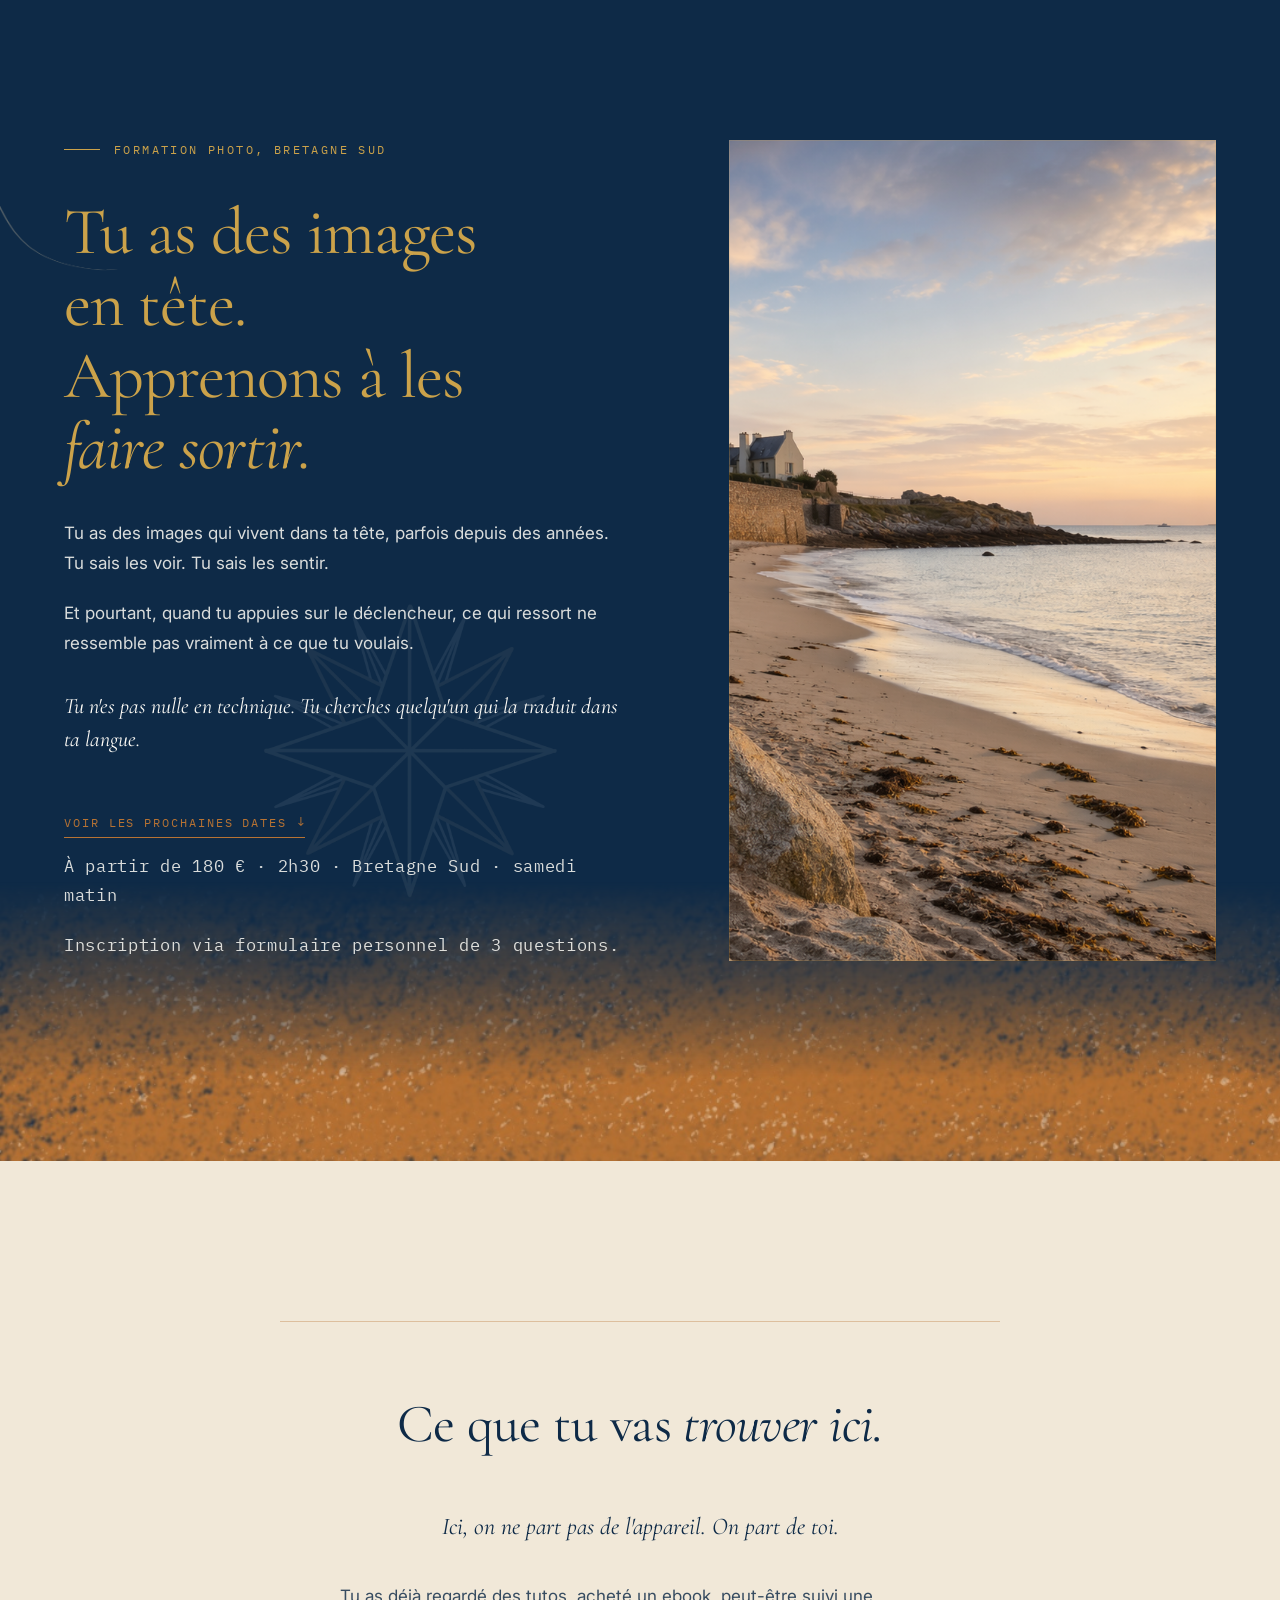
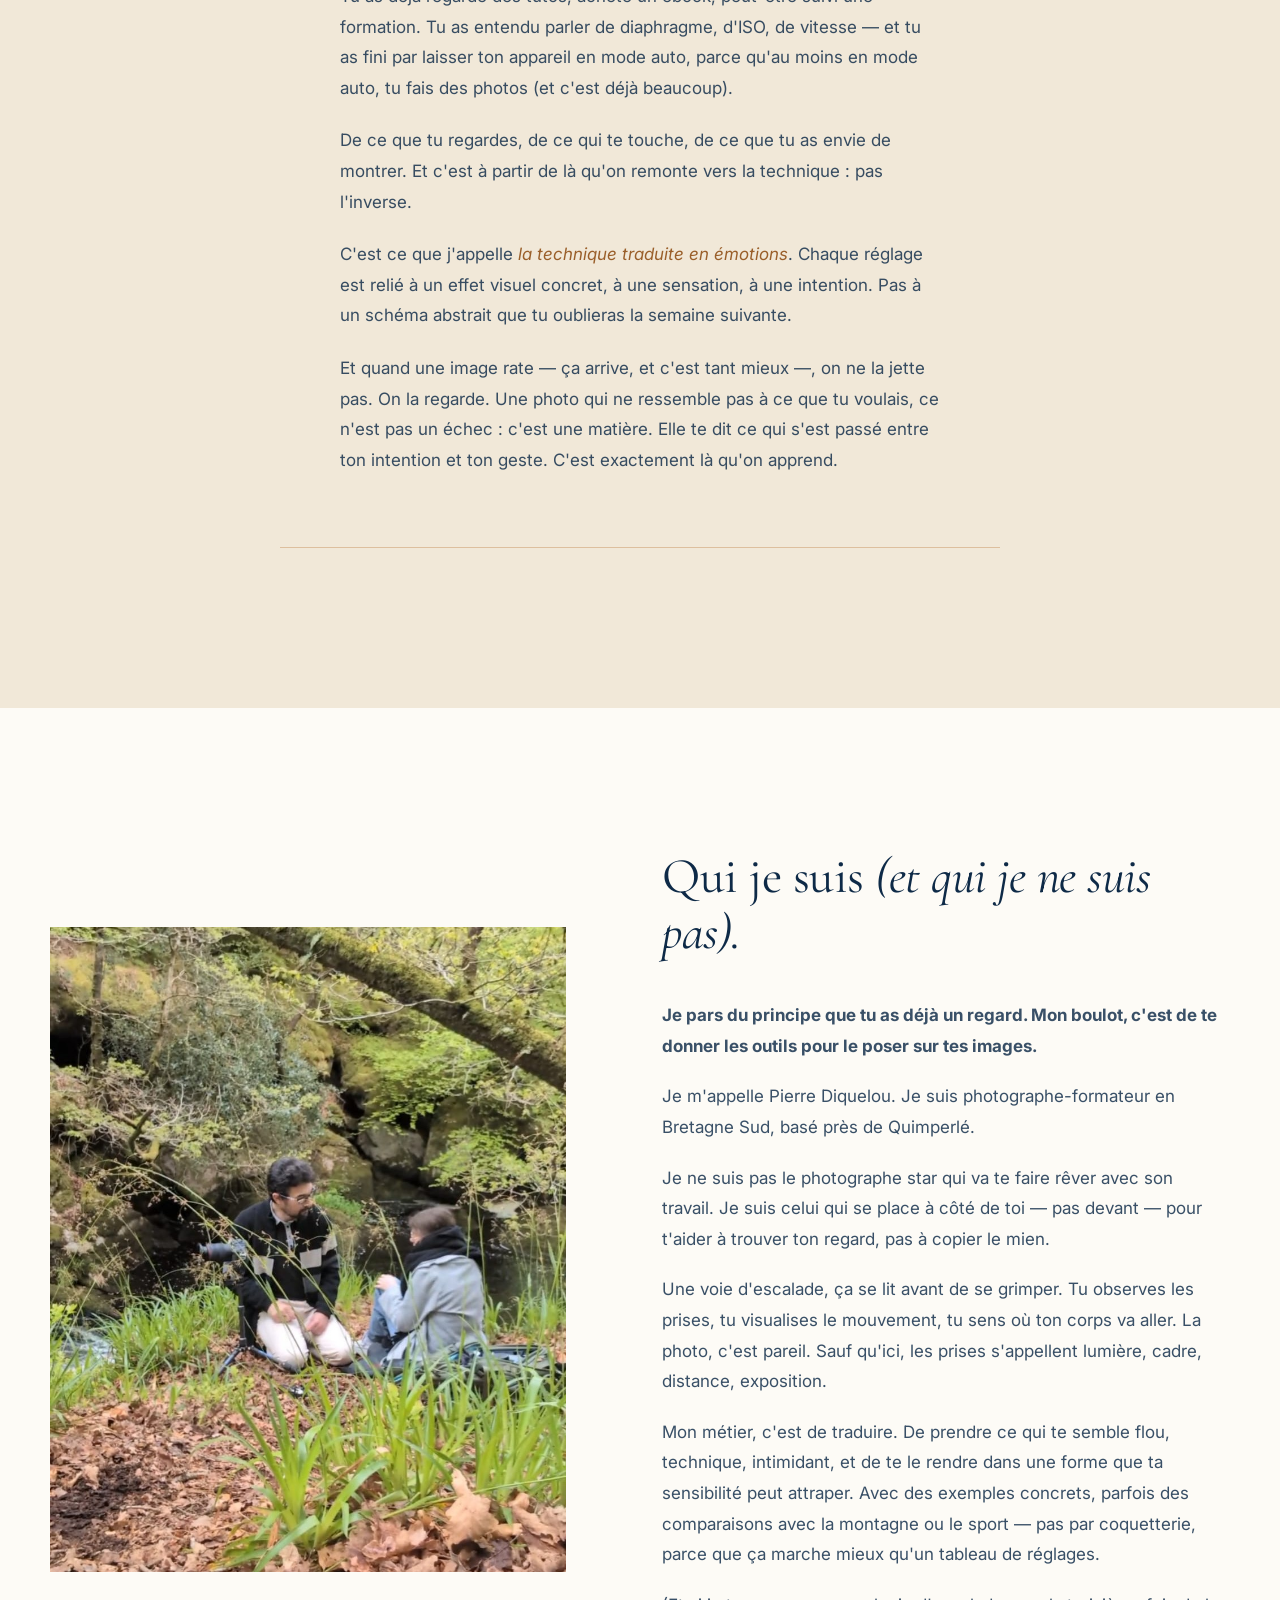
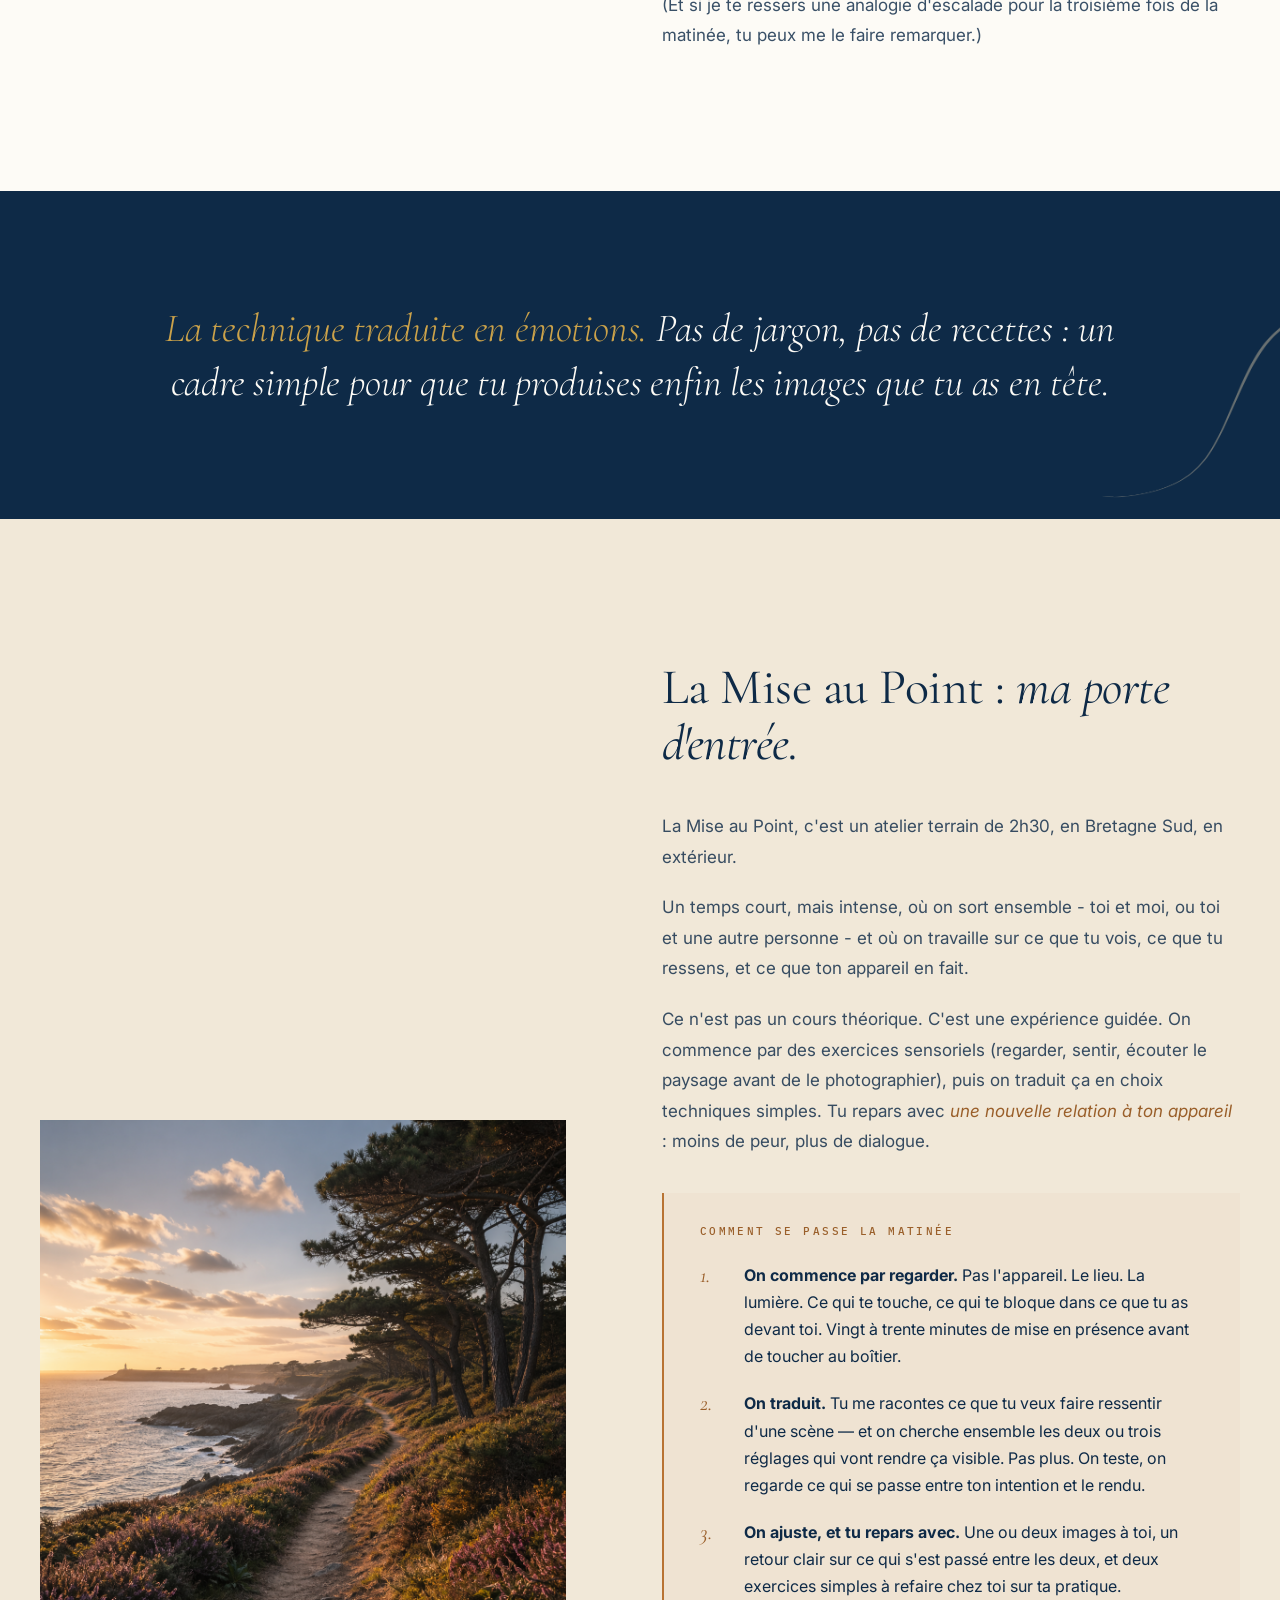
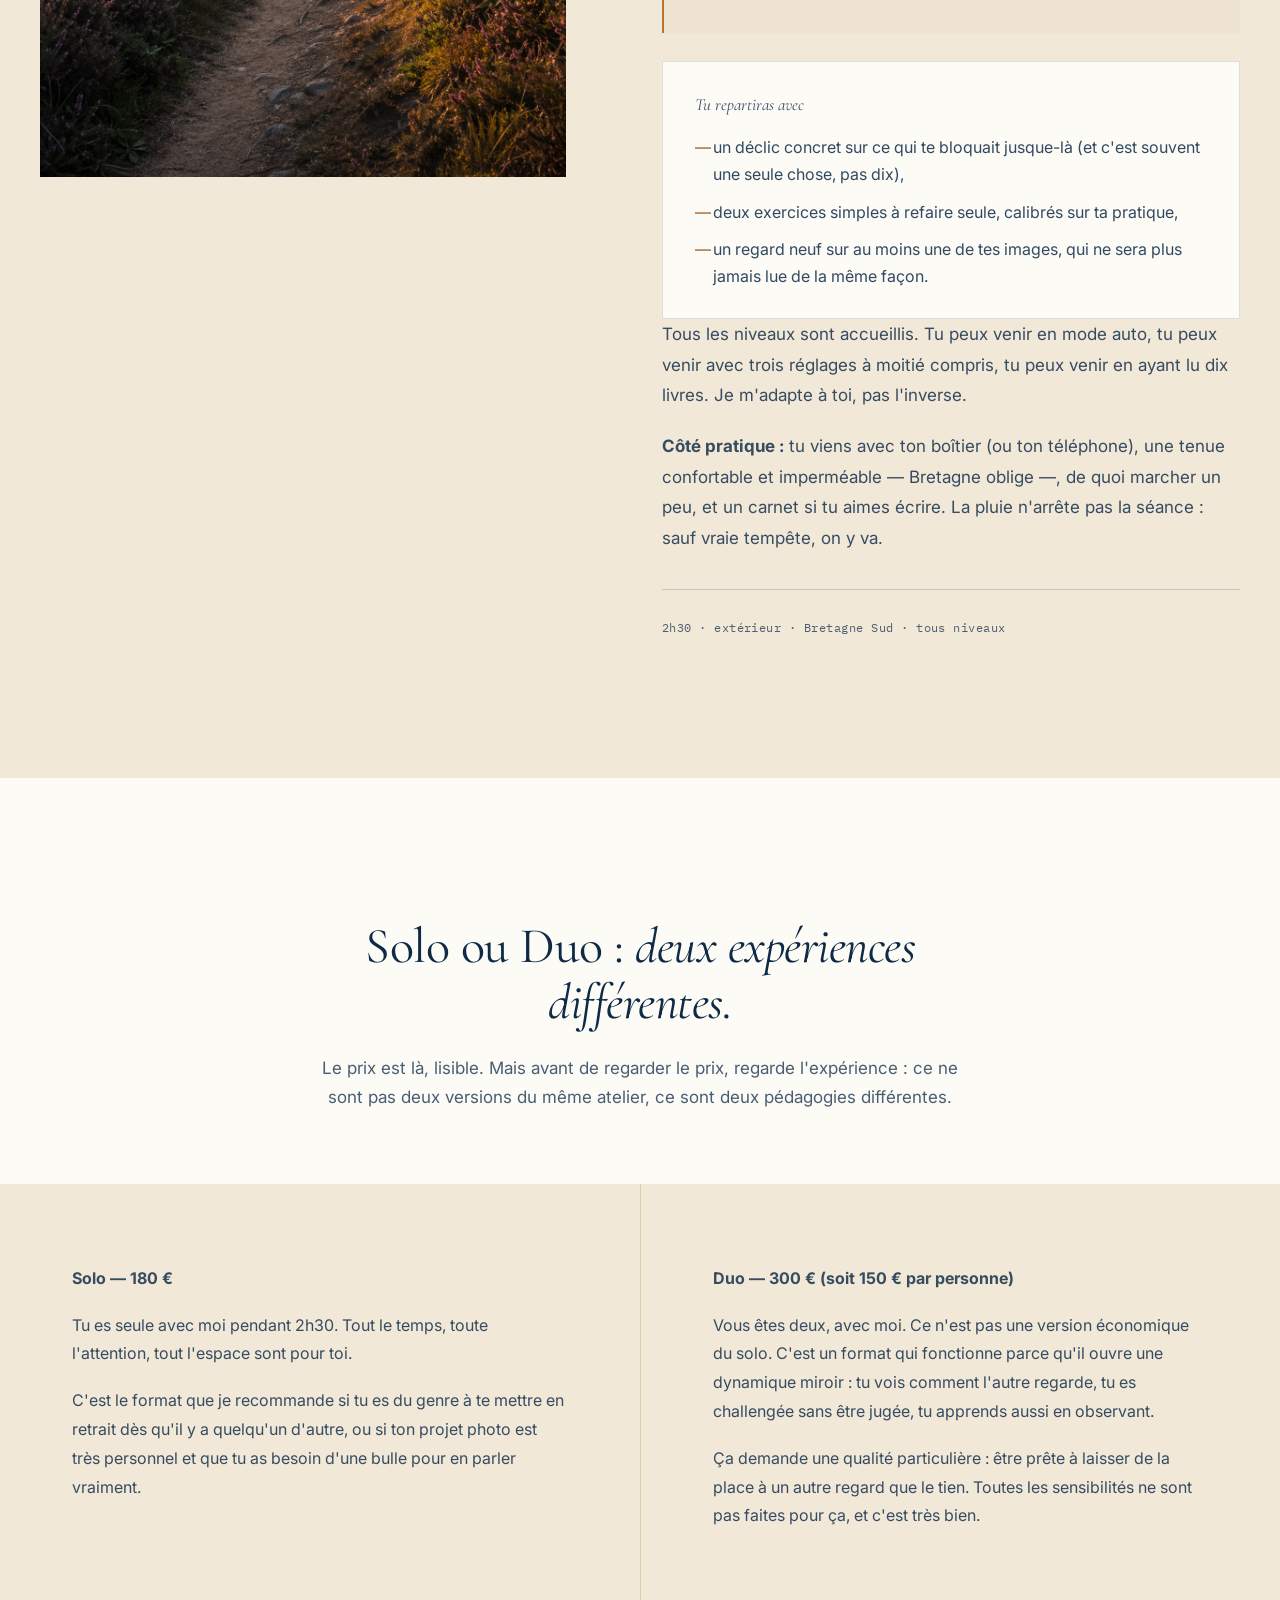
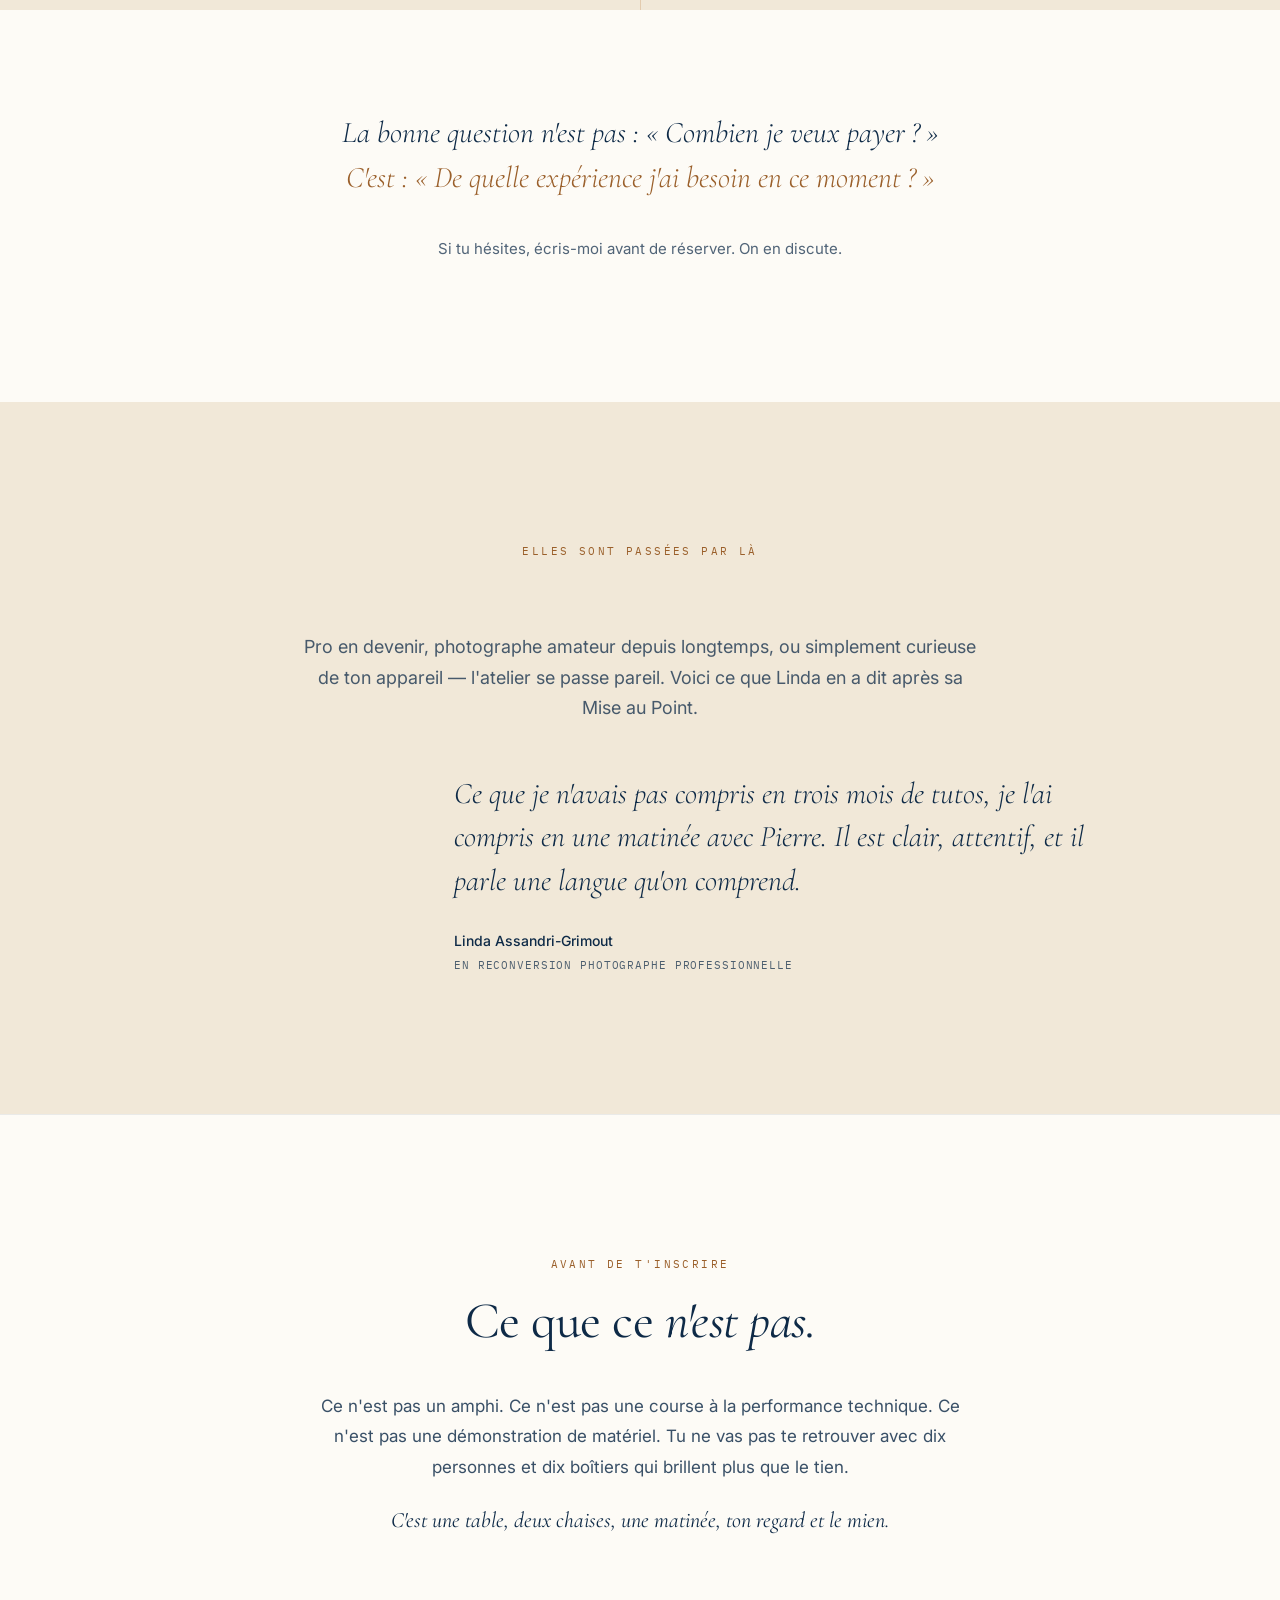
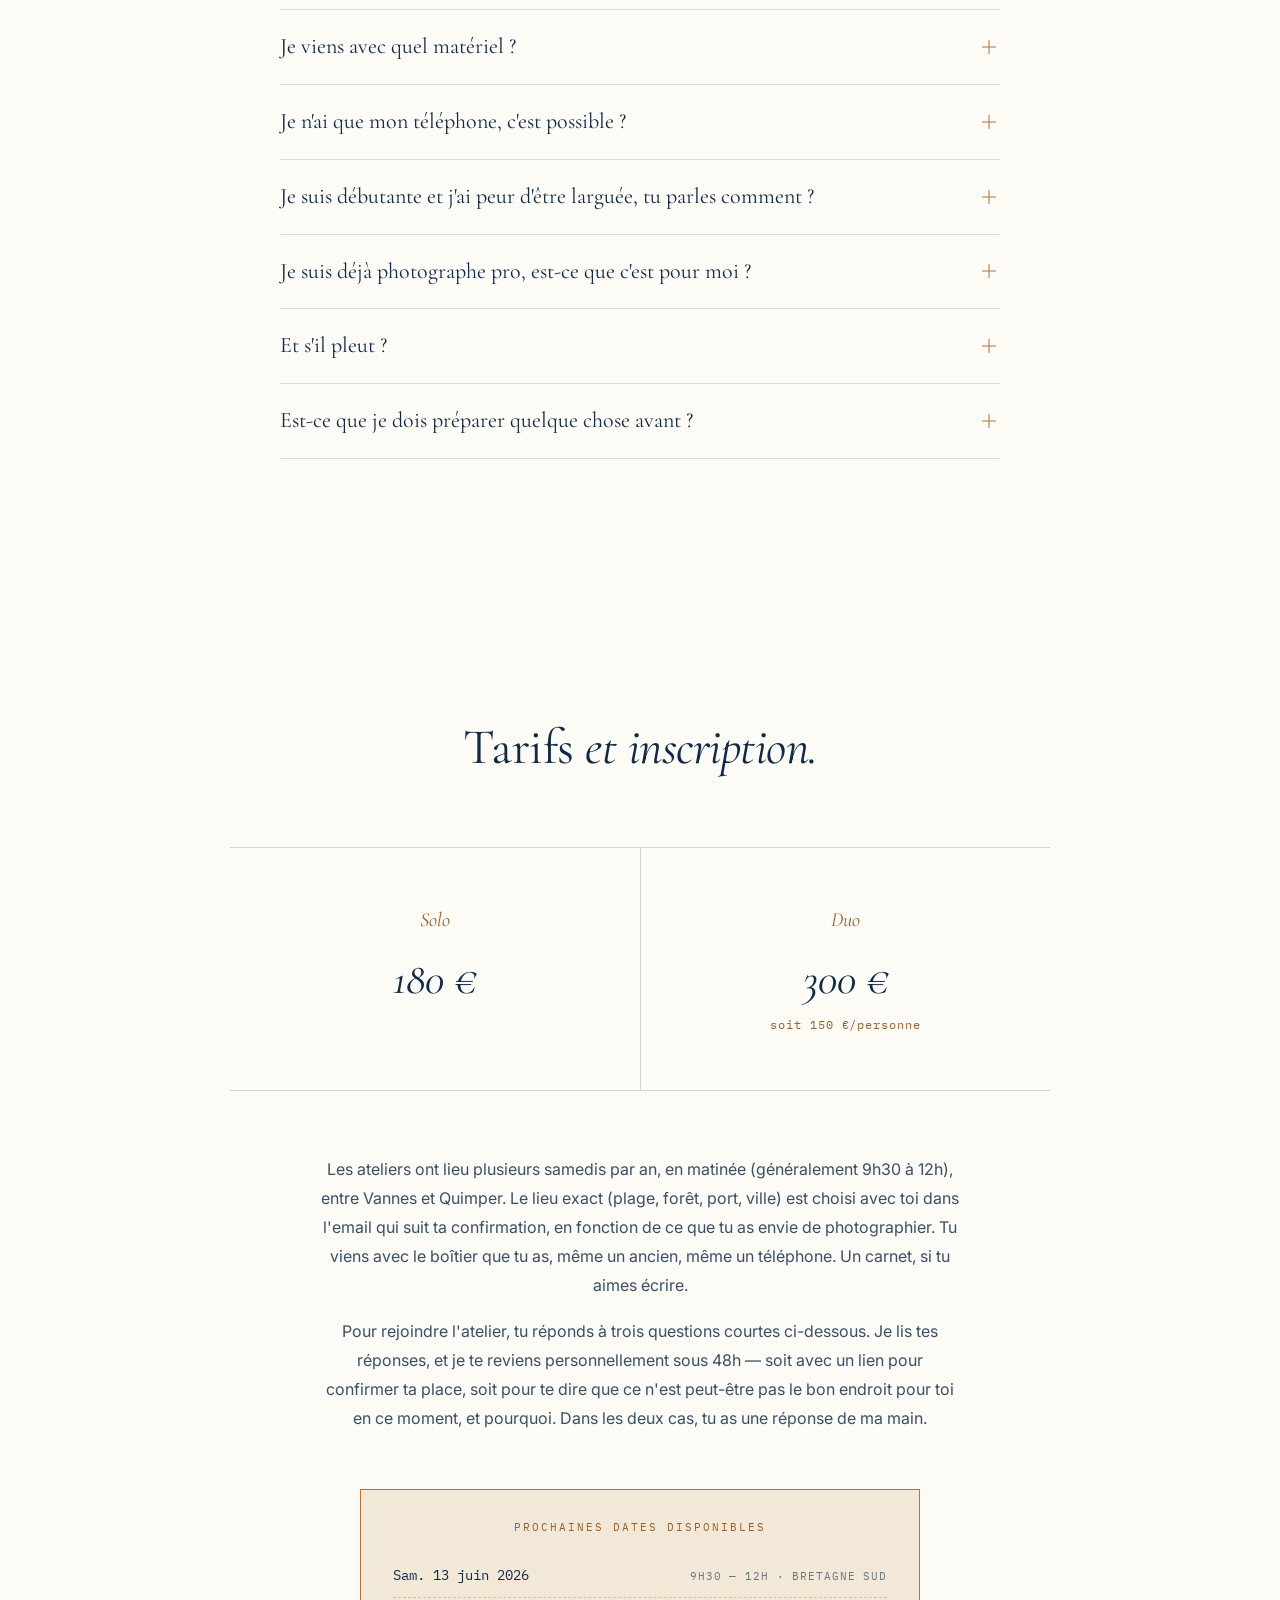
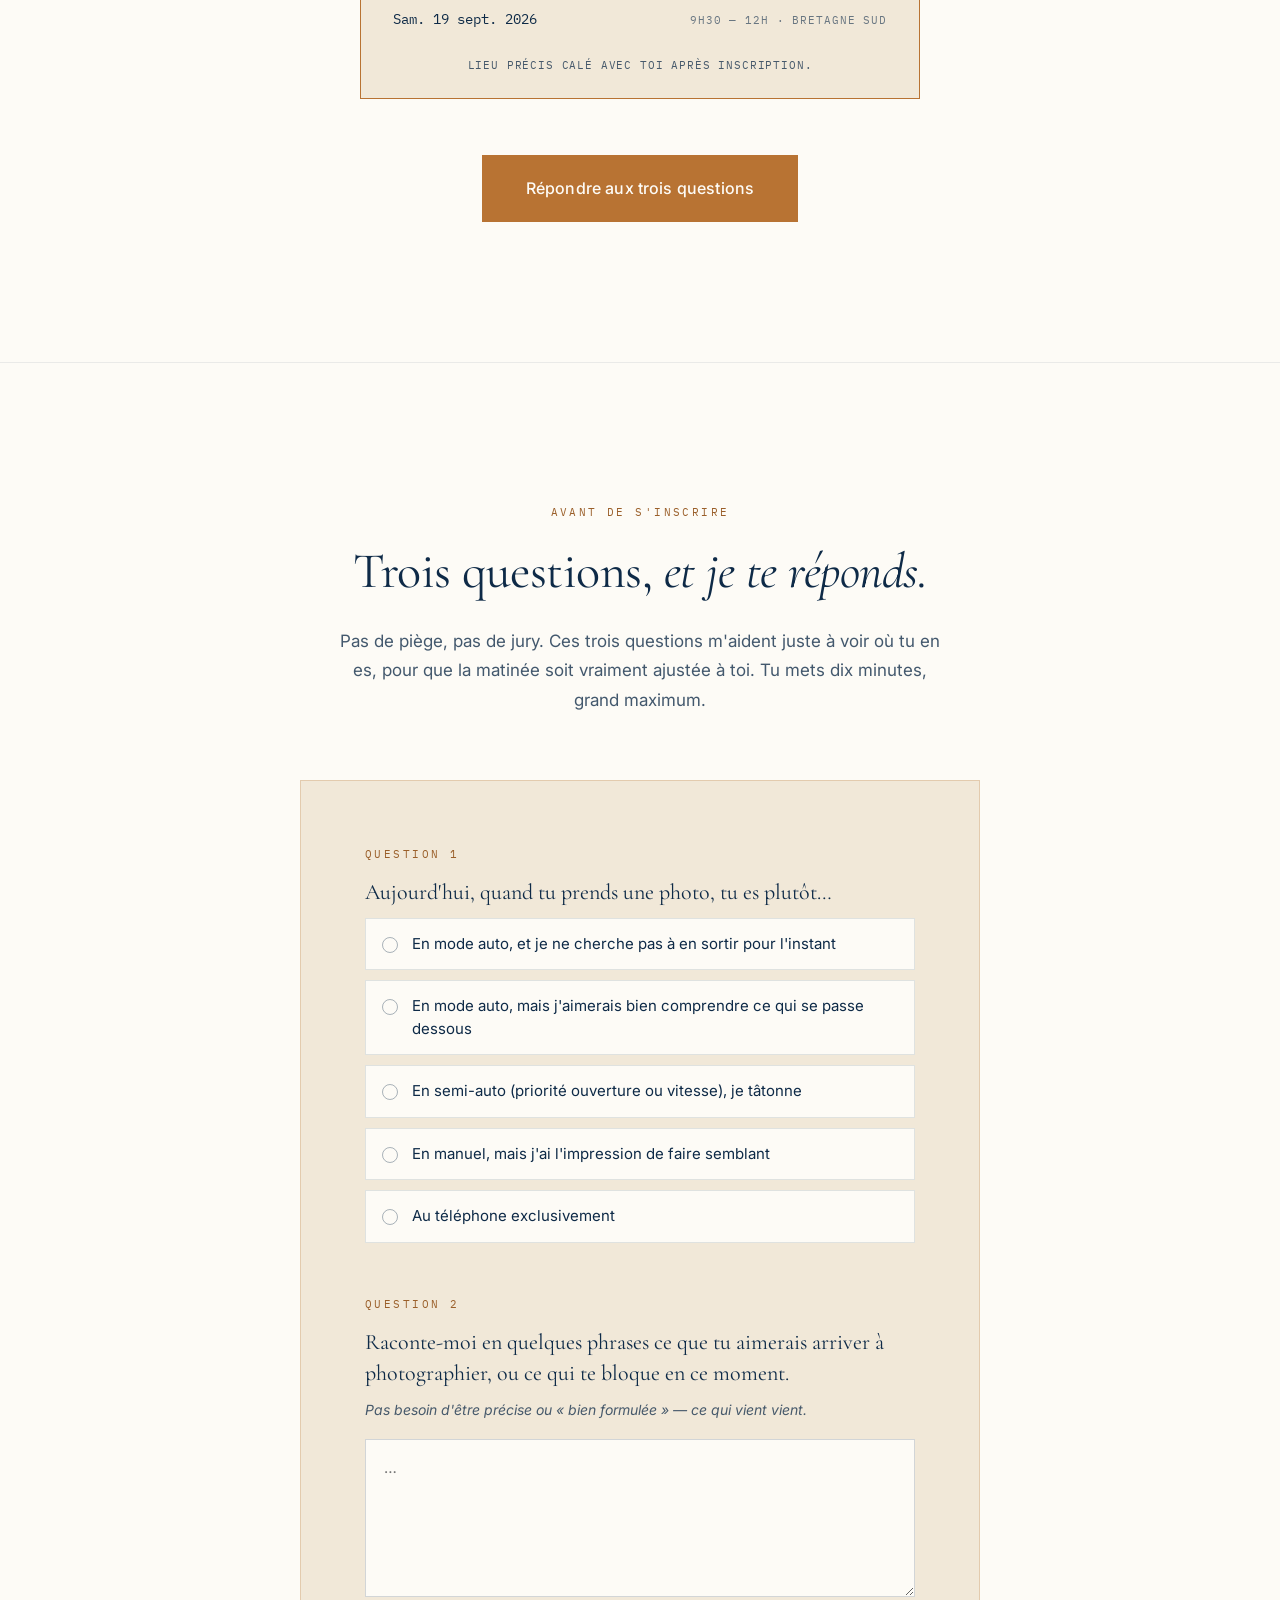
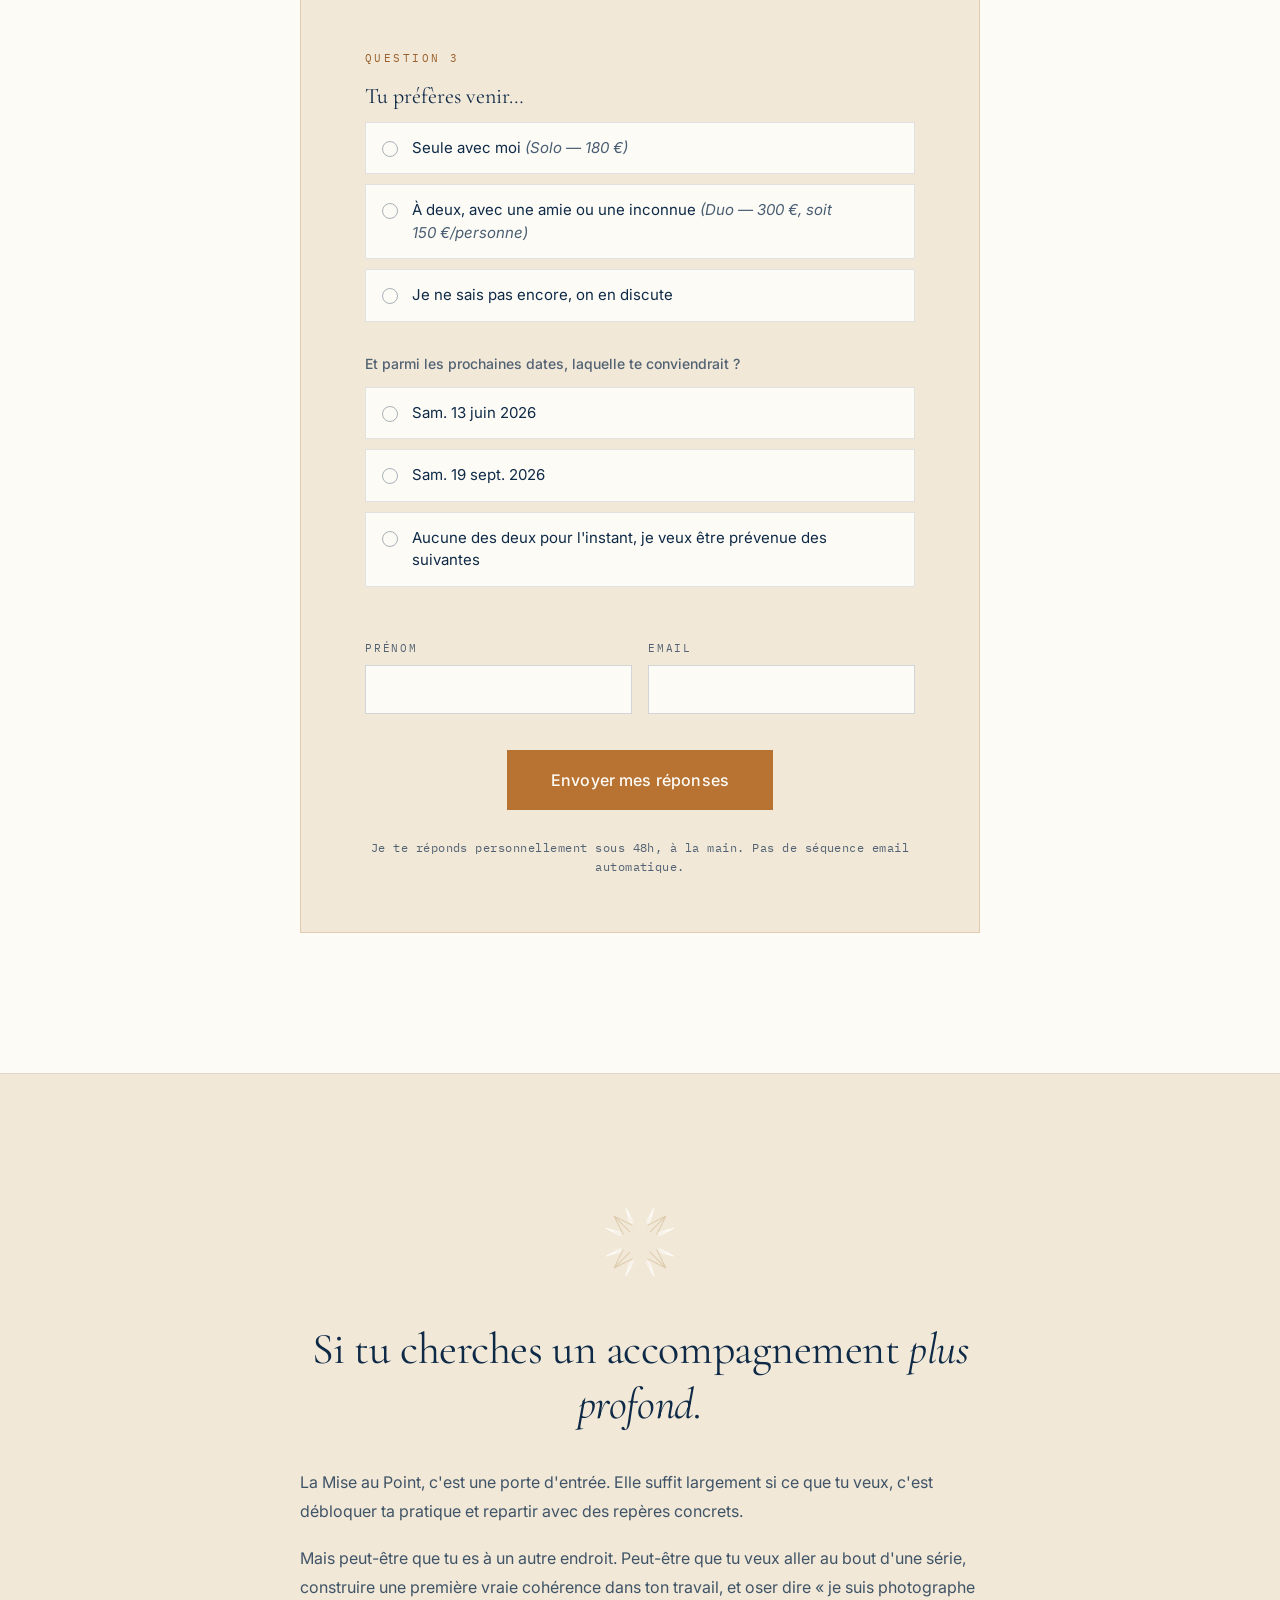
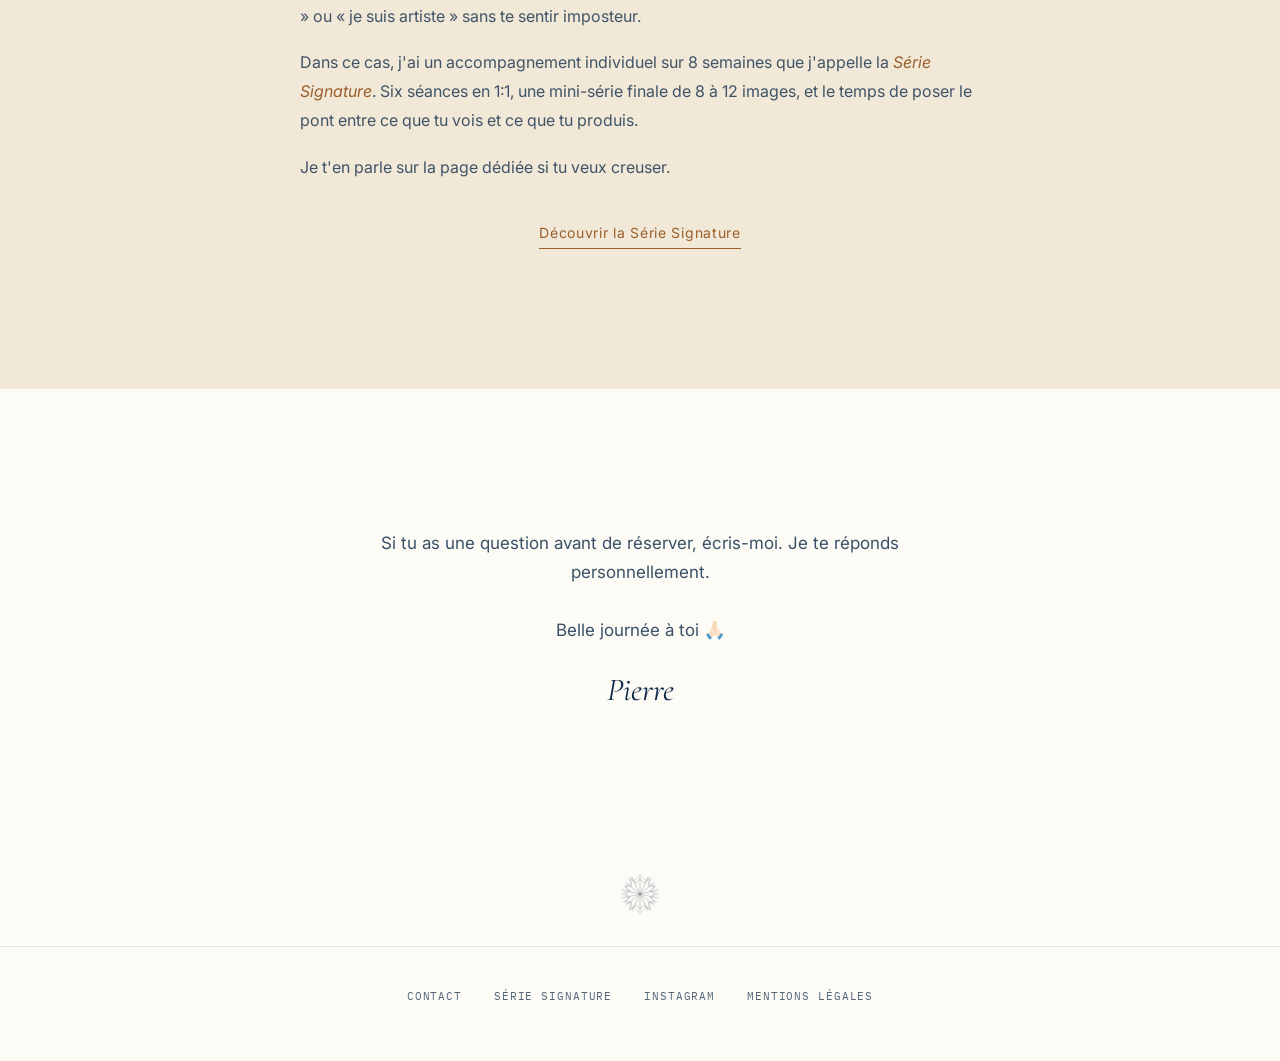
==== commit 8ab150fa: "Appliquer le design system : hero et manifeste navy, ornements de marque Hero passé en fond navy (ti" ====
--- a/index.html
+++ b/index.html
@@ -7,16 +7,17 @@
 <meta name="description" content="Atelier photo terrain en Bretagne Sud. 2h30 en extérieur pour apprendre à faire sortir les images que tu as en tête." />
 <link rel="preconnect" href="https://fonts.googleapis.com">
 <link rel="preconnect" href="https://fonts.gstatic.com" crossorigin>
-<link href="https://fonts.googleapis.com/css2?family=Cormorant+Garamond:ital,wght@0,300;0,400;0,500;1,400&family=Inter:wght@300;400;500&family=IBM+Plex+Mono:wght@400;500&display=swap" rel="stylesheet">
+<link href="https://fonts.googleapis.com/css2?family=Cormorant+Garamond:ital,wght@0,300;0,400;0,500;1,400&family=Inter:wght@300;400;500;600&family=IBM+Plex+Mono:wght@400;500&display=swap" rel="stylesheet">
 <style>
   :root {
-    --navy:      #0E2A47;
-    --copper:    #B87333;
-    --sand:      #D9C7A6;
-    --sand-soft: #E8DCC4;
-    --ivory:     #F1E8D8;
-    --gold:      #CBA24A;
-    --white:     #FDFBF6;
+    --navy:        #0E2A47;
+    --copper:      #B87333;        /* surfaces : bouton CTA, bordures, fonds tintés */
+    --copper-text: #9A5F2A;        /* texte cuivre — passe AA à 4.6:1 sur fonds clairs */
+    --sand:        #D9C7A6;
+    --sand-soft:   #E8DCC4;
+    --ivory:       #F1E8D8;
+    --gold:        #CBA24A;
+    --white:       #FDFBF6;
     --serif: "Cormorant Garamond", Georgia, serif;
     --sans:  "Inter", -apple-system, BlinkMacSystemFont, sans-serif;
     --mono:  "IBM Plex Mono", ui-monospace, monospace;
@@ -27,7 +28,7 @@
 
   body {
     font-family: var(--sans);
-    font-weight: 300;
+    font-weight: 400;
     font-size: 17px;
     line-height: 1.65;
     color: var(--navy);
@@ -43,7 +44,6 @@
     line-height: 1.15;
   }
 
-  p { font-weight: 300; }
   a { color: var(--navy); text-decoration: none; }
 
   .container        { width: 100%; max-width: 1180px; margin: 0 auto; padding: 0 40px; }
@@ -54,7 +54,7 @@
     font-size: 11px;
     letter-spacing: 0.22em;
     text-transform: uppercase;
-    color: var(--copper);
+    color: var(--copper-text);
     margin-bottom: 24px;
   }
   .section-title {
@@ -69,7 +69,7 @@
     line-height: 1.7;
     color: rgba(14, 42, 71, 0.75);
   }
-  .accent { color: var(--copper); font-style: italic; }
+  .accent { color: var(--copper-text); font-style: italic; }
 
   .btn-copper {
     display: inline-block;
@@ -94,13 +94,51 @@
     grid-template-columns: minmax(0, 1.2fr) minmax(0, 1fr);
     align-items: center;
     gap: 80px;
-    padding: 180px 64px 140px;
-    background: var(--white);
+    padding: 140px 64px 200px;
+    background: var(--navy);
+    color: var(--white);
     overflow: hidden;
+  }
+  .hero-courbe {
+    position: absolute;
+    top: 24px;
+    left: -120px;
+    width: 240px;
+    height: auto;
+    opacity: 0.35;
+    pointer-events: none;
+    z-index: 0;
+    transform: scaleX(-1);
+  }
+  .hero-boussole {
+    position: absolute;
+    bottom: 220px;
+    left: 32%;
+    transform: translateX(-50%);
+    width: 380px;
+    height: auto;
+    opacity: 0.07;
+    pointer-events: none;
+    z-index: 0;
+  }
+  .hero-wave {
+    position: absolute;
+    bottom: -1px;
+    left: 0;
+    right: 0;
+    width: 100%;
+    height: 280px;
+    object-fit: cover;
+    object-position: center bottom;
+    pointer-events: none;
+    z-index: 1;
+    display: block;
+    -webkit-mask-image: linear-gradient(to bottom, transparent 0%, rgba(0,0,0,0.4) 35%, #000 70%);
+            mask-image: linear-gradient(to bottom, transparent 0%, rgba(0,0,0,0.4) 35%, #000 70%);
   }
   .hero-inner {
     position: relative;
-    z-index: 1;
+    z-index: 2;
     max-width: 640px;
     justify-self: end;
     width: 100%;
@@ -110,8 +148,8 @@
     font-size: 12px;
     letter-spacing: 0.2em;
     text-transform: uppercase;
-    color: var(--copper);
-    margin-bottom: 56px;
+    color: var(--gold);
+    margin-bottom: 36px;
     display: flex;
     align-items: center;
     gap: 14px;
@@ -120,21 +158,22 @@
     content: "";
     display: inline-block;
     width: 36px; height: 1px;
-    background: var(--copper);
+    background: var(--gold);
   }
   .hero h1 {
     font-size: clamp(40px, 5.2vw, 68px);
-    font-weight: 300;
+    font-weight: 400;
     line-height: 1.08;
-    margin-bottom: 56px;
+    margin-bottom: 36px;
     letter-spacing: -0.015em;
     max-width: 14ch;
-  }
-  .hero h1 em { font-style: italic; }
+    color: var(--gold);
+  }
+  .hero h1 em { font-style: italic; color: var(--gold); }
   .hero-copy p {
     font-size: 17px;
     line-height: 1.75;
-    color: rgba(14, 42, 71, 0.82);
+    color: rgba(253, 251, 246, 0.85);
     margin-bottom: 20px;
     max-width: 560px;
   }
@@ -145,7 +184,7 @@
     font-size: 22px !important;
     font-style: italic;
     line-height: 1.5 !important;
-    color: var(--navy) !important;
+    color: var(--white) !important;
     max-width: 480px;
   }
   .hero-anchor {
@@ -160,31 +199,35 @@
     color: var(--copper);
     padding-bottom: 3px;
     border-bottom: 1px solid var(--copper);
-    transition: gap 0.25s ease;
+    transition: gap 0.25s ease, color 0.2s ease, border-color 0.2s ease;
   }
   .hero-anchor::after {
     content: "↓";
     font-size: 13px;
     letter-spacing: 0;
+    transform: translateY(-1px);
     transition: transform 0.25s ease;
   }
   .hero-anchor:hover { gap: 14px; }
-  .hero-anchor:hover::after { transform: translateY(3px); }
+  .hero-anchor:hover::after { transform: translateY(2px); }
   .hero-anchor-note {
     margin-top: 14px;
     font-family: var(--mono);
     font-size: 12px;
     letter-spacing: 0.04em;
-    color: rgba(14, 42, 71, 0.6);
+    color: rgba(253, 251, 246, 0.55);
     line-height: 1.5;
   }
   .hero-visual {
+    position: relative;
+    z-index: 2;
     align-self: stretch;
     min-height: 520px;
     background-image: url("assets/hero-bretagne.png");
     background-size: cover;
     background-position: center center;
     background-repeat: no-repeat;
+    box-shadow: inset 0 0 0 1px rgba(203, 162, 74, 0.2);
   }
 
   /* ————— CE QUE TU VAS TROUVER ICI ————— */
@@ -272,13 +315,27 @@
 
   /* ————— MANIFESTE ————— */
   .manifesto {
-    background: #EFE4CC;
-    padding: 120px 40px;
-    text-align: center;
+    background: var(--navy);
+    padding: 110px 40px;
+    text-align: center;
+    position: relative;
+    overflow: hidden;
+  }
+  .manifesto-courbe {
+    position: absolute;
+    top: 60px;
+    right: -60px;
+    width: 240px;
+    height: auto;
+    opacity: 0.45;
+    pointer-events: none;
+    z-index: 0;
   }
   .manifesto-inner {
     max-width: 960px;
     margin: 0 auto;
+    position: relative;
+    z-index: 2;
   }
   .manifesto p {
     font-family: var(--serif);
@@ -286,8 +343,12 @@
     font-weight: 300;
     font-size: clamp(26px, 3.4vw, 40px);
     line-height: 1.35;
-    color: var(--navy);
+    color: var(--white);
     letter-spacing: -0.005em;
+  }
+  .manifesto p .accent {
+    color: var(--gold);
+    font-style: italic;
   }
 
   @media (max-width: 900px) {
@@ -340,6 +401,92 @@
     .miseaupoint-grid { grid-template-columns: 1fr; gap: 48px; }
   }
 
+  .miseaupoint-flow {
+    margin-top: 36px;
+    padding: 32px 36px;
+    background: rgba(184, 115, 51, 0.04);
+    border-left: 2px solid var(--copper);
+  }
+  .miseaupoint-flow-title {
+    font-family: var(--mono);
+    font-size: 11px;
+    font-weight: 500;
+    letter-spacing: 0.22em;
+    text-transform: uppercase;
+    color: var(--copper-text);
+    margin-bottom: 24px;
+  }
+  .miseaupoint-flow-list {
+    list-style: none;
+    padding: 0;
+    margin: 0;
+    display: flex;
+    flex-direction: column;
+    gap: 20px;
+  }
+  .miseaupoint-flow-list li {
+    display: grid;
+    grid-template-columns: 32px 1fr;
+    gap: 12px;
+    font-size: 16px;
+    line-height: 1.7;
+    color: var(--navy);
+  }
+  .miseaupoint-flow-num {
+    font-family: var(--serif);
+    font-style: italic;
+    font-size: 22px;
+    color: var(--copper-text);
+    line-height: 1.2;
+  }
+  @media (max-width: 900px) {
+    .miseaupoint-flow { padding: 24px 22px; margin-top: 28px; }
+  }
+
+  .miseaupoint-takeaway {
+    margin-top: 28px;
+    padding: 28px 32px;
+    background: var(--white);
+    border: 1px solid rgba(14, 42, 71, 0.14);
+  }
+  .miseaupoint-takeaway-label {
+    font-family: var(--serif);
+    font-style: italic;
+    font-size: 20px;
+    color: var(--navy);
+    margin-bottom: 14px !important;
+  }
+  .miseaupoint-takeaway-list {
+    list-style: none;
+    padding: 0;
+    margin: 0;
+    display: flex;
+    flex-direction: column;
+    gap: 10px;
+  }
+  .miseaupoint-takeaway-list li {
+    font-size: 16px;
+    line-height: 1.7;
+    color: rgba(14, 42, 71, 0.85);
+    padding-left: 18px;
+    position: relative;
+  }
+  .miseaupoint-takeaway-list li::before {
+    content: "—";
+    position: absolute;
+    left: 0;
+    color: var(--copper-text);
+  }
+  @media (max-width: 900px) {
+    .miseaupoint-takeaway { padding: 22px 22px; }
+  }
+
+  .page-signature-mark {
+    background: var(--white);
+    text-align: center;
+    padding: 40px 0 16px;
+  }
+
   /* ————— SOLO OU DUO ————— */
   .solo-duo {
     background: var(--white);
@@ -427,7 +574,7 @@
     font-size: 11px;
     letter-spacing: 0.22em;
     text-transform: uppercase;
-    color: var(--copper);
+    color: var(--copper-text);
     text-align: center;
     margin-bottom: 72px;
   }
@@ -503,7 +650,7 @@
     font-size: 11px;
     letter-spacing: 0.22em;
     text-transform: uppercase;
-    color: var(--copper);
+    color: var(--copper-text);
     margin-bottom: 20px;
     text-align: center;
   }
@@ -546,7 +693,7 @@
     transition: color 0.2s ease;
   }
   .faq-item > summary::-webkit-details-marker { display: none; }
-  .faq-item > summary:hover { color: var(--copper); }
+  .faq-item > summary:hover { color: var(--copper-text); }
   .faq-q {
     font-family: var(--serif);
     font-size: 22px;
@@ -554,7 +701,7 @@
     color: var(--navy);
     line-height: 1.35;
   }
-  .faq-item > summary:hover .faq-q { color: var(--copper); }
+  .faq-item > summary:hover .faq-q { color: var(--copper-text); }
   .faq-icon {
     position: relative;
     width: 14px; height: 14px;
@@ -613,7 +760,7 @@
     font-family: var(--serif);
     font-style: italic;
     font-size: 20px;
-    color: var(--copper);
+    color: var(--copper-text);
     margin-bottom: 20px;
   }
   .price-amount {
@@ -629,7 +776,7 @@
     font-family: var(--mono);
     font-size: 12px;
     letter-spacing: 0.08em;
-    color: var(--copper);
+    color: var(--copper-text);
     margin-top: 8px;
   }
   .pricing-copy {
@@ -656,7 +803,7 @@
     font-size: 11px;
     letter-spacing: 0.18em;
     text-transform: uppercase;
-    color: var(--copper);
+    color: var(--copper-text);
     margin-bottom: 18px;
     text-align: center;
   }
@@ -692,7 +839,7 @@
     font-family: var(--mono);
     font-size: 10.5px;
     letter-spacing: 0.08em;
-    color: rgba(14, 42, 71, 0.55);
+    color: rgba(14, 42, 71, 0.75);
     text-align: center;
     text-transform: uppercase;
   }
@@ -741,7 +888,7 @@
     font-size: 11px;
     letter-spacing: 0.22em;
     text-transform: uppercase;
-    color: var(--copper);
+    color: var(--copper-text);
     margin-bottom: 14px;
   }
   .candidature-q-label {
@@ -756,7 +903,7 @@
   .candidature-q-hint {
     font-size: 14px;
     line-height: 1.6;
-    color: rgba(14, 42, 71, 0.65);
+    color: rgba(14, 42, 71, 0.75);
     margin-bottom: 18px;
     font-style: italic;
   }
@@ -878,12 +1025,14 @@
     text-align: center;
   }
   .signature-compass {
-    color: var(--gold);
-    opacity: 0.6;
-    margin-bottom: 24px;
+    width: 96px;
+    height: 96px;
+    opacity: 0.95;
+    margin: 0 auto 32px;
+    display: block;
   }
   .signature h2 {
-    font-size: clamp(26px, 3vw, 36px);
+    font-size: clamp(30px, 3.6vw, 44px);
     margin-bottom: 36px;
     line-height: 1.25;
   }
@@ -900,12 +1049,12 @@
     display: inline-block;
     font-size: 14px;
     letter-spacing: 0.05em;
-    color: var(--copper);
-    border-bottom: 1px solid var(--copper);
+    color: var(--copper-text);
+    border-bottom: 1px solid var(--copper-text);
     padding-bottom: 4px;
     transition: opacity .2s;
   }
-  .signature-link:hover { opacity: 0.7; color: var(--copper); }
+  .signature-link:hover { opacity: 0.7; color: var(--copper-text); }
 
   /* ————— FIN DE PAGE ————— */
   .closing {
@@ -949,7 +1098,7 @@
     flex-wrap: wrap;
   }
   footer a { color: rgba(14, 42, 71, 0.72); text-transform: uppercase; transition: color .2s; }
-  footer a:hover { color: var(--copper); }
+  footer a:hover { color: var(--copper-text); }
 
   @media (max-width: 900px) {
     .signature { padding: 80px 24px; }
@@ -986,7 +1135,7 @@
     content: "→";
     font-size: 14px;
     letter-spacing: 0;
-    color: var(--copper);
+    color: var(--copper-text);
   }
   .sticky-book.is-visible {
     opacity: 1;
@@ -1017,19 +1166,22 @@
 
 <!-- ——— HERO ——— -->
 <header class="hero">
+  <img class="hero-courbe" src="assets/courbe.png" alt="" aria-hidden="true" />
+  <img class="hero-boussole" src="assets/boussole.png" alt="" aria-hidden="true" />
   <div class="hero-inner">
     <div class="hero-eyebrow">Formation photo, Bretagne Sud</div>
     <h1>Tu as des images en tête.<br>Apprenons à les <em>faire sortir.</em></h1>
     <div class="hero-copy">
       <p>Tu as des images qui vivent dans ta tête, parfois depuis des années. Tu sais les voir. Tu sais les sentir.</p>
       <p>Et pourtant, quand tu appuies sur le déclencheur, ce qui ressort ne ressemble pas vraiment à ce que tu voulais.</p>
-      <p>Tu as déjà regardé des tutos, acheté un ebook, peut-être suivi une formation. Tu as entendu parler de diaphragme, d'ISO, de vitesse, et tu as fini par laisser ton appareil en mode automatique, parce qu'au moins en mode auto, tu fais des photos.</p>
       <p class="hero-closer">Tu n'es pas nulle en technique. Tu cherches quelqu'un qui la traduit dans ta langue.</p>
       <a href="#tarifs" class="hero-anchor">Voir les prochaines dates</a>
+      <p class="hero-anchor-note">À partir de 180 € · 2h30 · Bretagne Sud · samedi matin</p>
       <p class="hero-anchor-note">Inscription via formulaire personnel de 3 questions.</p>
     </div>
   </div>
   <div class="hero-visual" role="img" aria-label="Paysage breton en lumière douce"></div>
+  <img class="hero-wave" src="assets/wave-copper-on-blue.png" alt="" aria-hidden="true" />
 </header>
 
 <!-- ——— 2. CE QUE TU VAS TROUVER ICI ——— -->
@@ -1038,8 +1190,10 @@
     <h2 class="section-title">Ce que tu vas <em>trouver ici.</em></h2>
     <div class="found-copy">
       <p class="lead">Ici, on ne part pas de l'appareil. On part de toi.</p>
+      <p>Tu as déjà regardé des tutos, acheté un ebook, peut-être suivi une formation. Tu as entendu parler de diaphragme, d'ISO, de vitesse — et tu as fini par laisser ton appareil en mode auto, parce qu'au moins en mode auto, tu fais des photos (et c'est déjà beaucoup).</p>
       <p>De ce que tu regardes, de ce qui te touche, de ce que tu as envie de montrer. Et c'est à partir de là qu'on remonte vers la technique : pas l'inverse.</p>
       <p>C'est ce que j'appelle <em class="accent">la technique traduite en émotions</em>. Chaque réglage est relié à un effet visuel concret, à une sensation, à une intention. Pas à un schéma abstrait que tu oublieras la semaine suivante.</p>
+      <p>Et quand une image rate — ça arrive, et c'est tant mieux —, on ne la jette pas. On la regarde. Une photo qui ne ressemble pas à ce que tu voulais, ce n'est pas un échec : c'est une matière. Elle te dit ce qui s'est passé entre ton intention et ton geste. C'est exactement là qu'on apprend.</p>
     </div>
   </div>
 </section>
@@ -1050,16 +1204,19 @@
     <div class="about-image" role="img" aria-label="Pierre Diquelou en situation d'enseignement"></div>
     <div class="about-content">
       <h2 class="section-title">Qui je suis <em>(et qui je ne suis pas).</em></h2>
+      <p><strong>Je pars du principe que tu as déjà un regard. Mon boulot, c'est de te donner les outils pour le poser sur tes images.</strong></p>
       <p>Je m'appelle Pierre Diquelou. Je suis photographe-formateur en Bretagne Sud, basé près de Quimperlé.</p>
-      <p>Je ne suis pas le photographe star qui va te faire rêver avec son travail. Je suis celui qui se place à côté de toi, pas devant, pour t'aider à trouver ton regard : pas à copier le mien.</p>
-      <p>Mon travail, c'est de traduire. De prendre ce qui te semble flou, technique, intimidant, et de te le rendre dans une forme que ton cerveau et ta sensibilité peuvent attraper. Avec des exemples concrets, des analogies, parfois des comparaisons avec la montagne ou le sport, parce que la photo, comme une voie d'escalade, se lit avant de se grimper.</p>
-      <p>Je pars du principe que tu as déjà un regard. Mon boulot, c'est de te donner les outils pour le poser sur tes images.</p>
+      <p>Je ne suis pas le photographe star qui va te faire rêver avec son travail. Je suis celui qui se place à côté de toi — pas devant — pour t'aider à trouver ton regard, pas à copier le mien.</p>
+      <p>Une voie d'escalade, ça se lit avant de se grimper. Tu observes les prises, tu visualises le mouvement, tu sens où ton corps va aller. La photo, c'est pareil. Sauf qu'ici, les prises s'appellent lumière, cadre, distance, exposition.</p>
+      <p>Mon métier, c'est de traduire. De prendre ce qui te semble flou, technique, intimidant, et de te le rendre dans une forme que ta sensibilité peut attraper. Avec des exemples concrets, parfois des comparaisons avec la montagne ou le sport — pas par coquetterie, parce que ça marche mieux qu'un tableau de réglages.</p>
+      <p>(Et si je te ressers une analogie d'escalade pour la troisième fois de la matinée, tu peux me le faire remarquer.)</p>
     </div>
   </div>
 </section>
 
 <!-- ——— 4. MANIFESTE ——— -->
 <section class="manifesto">
+  <img class="manifesto-courbe" src="assets/courbe.png" alt="" aria-hidden="true" />
   <div class="manifesto-inner">
     <p><span class="accent">La technique traduite en émotions.</span> Pas de jargon, pas de recettes : un cadre simple pour que tu produises enfin les images que tu as en tête.</p>
   </div>
@@ -1074,7 +1231,42 @@
       <p>La Mise au Point, c'est un atelier terrain de 2h30, en Bretagne Sud, en extérieur.</p>
       <p>Un temps court, mais intense, où on sort ensemble - toi et moi, ou toi et une autre personne - et où on travaille sur ce que tu vois, ce que tu ressens, et ce que ton appareil en fait.</p>
       <p>Ce n'est pas un cours théorique. C'est une expérience guidée. On commence par des exercices sensoriels (regarder, sentir, écouter le paysage avant de le photographier), puis on traduit ça en choix techniques simples. Tu repars avec <em class="accent">une nouvelle relation à ton appareil</em> : moins de peur, plus de dialogue.</p>
+
+      <div class="miseaupoint-flow">
+        <h3 class="miseaupoint-flow-title">Comment se passe la matinée</h3>
+        <ol class="miseaupoint-flow-list">
+          <li>
+            <span class="miseaupoint-flow-num">1.</span>
+            <div>
+              <strong>On commence par regarder.</strong> Pas l'appareil. Le lieu. La lumière. Ce qui te touche, ce qui te bloque dans ce que tu as devant toi. Vingt à trente minutes de mise en présence avant de toucher au boîtier.
+            </div>
+          </li>
+          <li>
+            <span class="miseaupoint-flow-num">2.</span>
+            <div>
+              <strong>On traduit.</strong> Tu me racontes ce que tu veux faire ressentir d'une scène — et on cherche ensemble les deux ou trois réglages qui vont rendre ça visible. Pas plus. On teste, on regarde ce qui se passe entre ton intention et le rendu.
+            </div>
+          </li>
+          <li>
+            <span class="miseaupoint-flow-num">3.</span>
+            <div>
+              <strong>On ajuste, et tu repars avec.</strong> Une ou deux images à toi, un retour clair sur ce qui s'est passé entre les deux, et deux exercices simples à refaire chez toi sur ta pratique.
+            </div>
+          </li>
+        </ol>
+      </div>
+
+      <div class="miseaupoint-takeaway">
+        <p class="miseaupoint-takeaway-label">Tu repartiras avec</p>
+        <ul class="miseaupoint-takeaway-list">
+          <li>un déclic concret sur ce qui te bloquait jusque-là (et c'est souvent une seule chose, pas dix),</li>
+          <li>deux exercices simples à refaire seule, calibrés sur ta pratique,</li>
+          <li>un regard neuf sur au moins une de tes images, qui ne sera plus jamais lue de la même façon.</li>
+        </ul>
+      </div>
+
       <p>Tous les niveaux sont accueillis. Tu peux venir en mode auto, tu peux venir avec trois réglages à moitié compris, tu peux venir en ayant lu dix livres. Je m'adapte à toi, pas l'inverse.</p>
+      <p><strong>Côté pratique :</strong> tu viens avec ton boîtier (ou ton téléphone), une tenue confortable et imperméable — Bretagne oblige —, de quoi marcher un peu, et un carnet si tu aimes écrire. La pluie n'arrête pas la séance : sauf vraie tempête, on y va.</p>
       <div class="miseaupoint-meta">2h30 · extérieur · Bretagne Sud · tous niveaux</div>
     </div>
   </div>
@@ -1083,18 +1275,20 @@
 <!-- ——— 6. SOLO OU DUO ——— -->
 <section class="solo-duo">
   <div class="section-head">
-    <h2 class="section-title">Solo ou Duo : <em>choisir l'expérience, pas le tarif.</em></h2>
-    <p class="section-lede">Il y a deux manières de vivre cet atelier. Ce ne sont pas deux tarifs. Ce sont deux expériences pédagogiques différentes.</p>
+    <h2 class="section-title">Solo ou Duo : <em>deux expériences différentes.</em></h2>
+    <p class="section-lede">Le prix est là, lisible. Mais avant de regarder le prix, regarde l'expérience : ce ne sont pas deux versions du même atelier, ce sont deux pédagogies différentes.</p>
   </div>
   <div class="formats-grid">
     <div class="format solo">
       <div class="format-inner">
+        <p><strong>Solo — 180 €</strong></p>
         <p>Tu es seule avec moi pendant 2h30. Tout le temps, toute l'attention, tout l'espace sont pour toi.</p>
         <p>C'est le format que je recommande si tu es du genre à te mettre en retrait dès qu'il y a quelqu'un d'autre, ou si ton projet photo est très personnel et que tu as besoin d'une bulle pour en parler vraiment.</p>
       </div>
     </div>
     <div class="format duo">
       <div class="format-inner">
+        <p><strong>Duo — 300 € (soit 150 € par personne)</strong></p>
         <p>Vous êtes deux, avec moi. Ce n'est pas une version économique du solo. C'est un format qui fonctionne parce qu'il ouvre une dynamique miroir : tu vois comment l'autre regarde, tu es challengée sans être jugée, tu apprends aussi en observant.</p>
         <p>Ça demande une qualité particulière : être prête à laisser de la place à un autre regard que le tien. Toutes les sensibilités ne sont pas faites pour ça, et c'est très bien.</p>
       </div>
@@ -1112,6 +1306,7 @@
 <!-- ——— 7. TÉMOIGNAGE ——— -->
 <section class="testimonial">
   <div class="testimonial-eyebrow">Elles sont passées par là</div>
+  <p class="section-lede" style="text-align:center;max-width:680px;margin:0 auto 48px;">Pro en devenir, photographe amateur depuis longtemps, ou simplement curieuse de ton appareil — l'atelier se passe pareil. Voici ce que Linda en a dit après sa Mise au Point.</p>
   <div class="testimonial-inner">
     <div class="testimonial-photo" role="img" aria-label="Portrait de Linda Assandri-Grimout"></div>
     <div class="testimonial-body">
@@ -1157,10 +1352,17 @@
       </details>
       <details class="faq-item" role="listitem">
         <summary>
-          <span class="faq-q">Je suis déjà photographe pro, je vais m'ennuyer ?</span>
+          <span class="faq-q">Je suis déjà photographe pro, est-ce que c'est pour moi ?</span>
           <span class="faq-icon" aria-hidden="true"></span>
         </summary>
-        <div class="faq-a"><p>La Mise au Point n'est probablement pas faite pour toi. Écris-moi, on regardera ensemble si la Série Signature correspond mieux.</p></div>
+        <div class="faq-a"><p>La Mise au Point est calibrée pour débloquer une pratique. Si tu es pro et que ce que tu cherches, c'est creuser une démarche personnelle, construire une série cohérente, sortir du commercial pour aller vers ton propre travail — c'est la <em class="accent">Série Signature</em> qui est faite pour ça. Écris-moi, on regarde ensemble si ça fait sens pour toi.</p></div>
+      </details>
+      <details class="faq-item" role="listitem">
+        <summary>
+          <span class="faq-q">Et s'il pleut ?</span>
+          <span class="faq-icon" aria-hidden="true"></span>
+        </summary>
+        <div class="faq-a"><p>Bretagne oblige, la pluie fait partie du jeu. Sauf vraie tempête, on y va : la lumière de pluie, c'est souvent celle qu'on cherche sans savoir le dire. Prévois juste une tenue qui te tient au sec et au chaud. Et si la météo nous force vraiment à décaler, on cale une autre date, simplement.</p></div>
       </details>
       <details class="faq-item" role="listitem">
         <summary>
@@ -1190,7 +1392,7 @@
     </div>
   </div>
   <div class="pricing-copy">
-    <p>Les ateliers ont lieu 4 samedis par an, en matinée (généralement 9h30 à 12h), entre Vannes et Quimper. Le lieu exact (plage, forêt, port, ville) est choisi avec toi dans l'email qui suit ta confirmation, en fonction de ce que tu as envie de photographier. Tu viens avec le boîtier que tu as, même un ancien, même un téléphone. Un carnet, si tu aimes écrire.</p>
+    <p>Les ateliers ont lieu plusieurs samedis par an, en matinée (généralement 9h30 à 12h), entre Vannes et Quimper. Le lieu exact (plage, forêt, port, ville) est choisi avec toi dans l'email qui suit ta confirmation, en fonction de ce que tu as envie de photographier. Tu viens avec le boîtier que tu as, même un ancien, même un téléphone. Un carnet, si tu aimes écrire.</p>
     <p>Pour rejoindre l'atelier, tu réponds à trois questions courtes ci-dessous. Je lis tes réponses, et je te reviens personnellement sous 48h — soit avec un lien pour confirmer ta place, soit pour te dire que ce n'est peut-être pas le bon endroit pour toi en ce moment, et pourquoi. Dans les deux cas, tu as une réponse de ma main.</p>
   </div>
   <aside class="next-dates" aria-label="Prochaines dates disponibles">
@@ -1222,21 +1424,15 @@
 
   <!--
     INTÉGRATION PORTAIL :
-    - Remplacer l'action="#" par l'endpoint de ton application
+    - Le JS intercepte normalement la soumission (fetch vers ENDPOINT). L'action ci-dessous sert de fallback si JS est désactivé.
     - Les champs nommés : q1 (texte libre), q2 (radio niveau), q3-format (radio solo/duo), q3-date (radio date), prenom, email
     - Méthode POST recommandée
   -->
-  <form class="candidature-form" action="#" method="post">
+  <!-- TODO ORDRE QUESTIONS : les attributs name="q1" et name="q2" conservent leur valeur originale pour ne pas casser l'endpoint backend. Visuellement, le QCM (q2) apparaît en Question 1 et le texte libre (q1) en Question 2. Adapter l'endpoint si nécessaire. -->
+  <form class="candidature-form" action="https://portail.pierrediquelou.fr/api/landing/mise-au-point" method="post">
 
     <div class="candidature-q">
       <div class="candidature-q-num">Question 1</div>
-      <label class="candidature-q-label" for="q1">Raconte-moi en quelques phrases ce que tu aimerais arriver à photographier, ou ce qui te bloque en ce moment.</label>
-      <p class="candidature-q-hint">Pas besoin d'être précise ou « bien formulée » — ce qui vient vient.</p>
-      <textarea class="candidature-textarea" id="q1" name="q1" rows="5" placeholder="…"></textarea>
-    </div>
-
-    <div class="candidature-q">
-      <div class="candidature-q-num">Question 2</div>
       <div class="candidature-q-label">Aujourd'hui, quand tu prends une photo, tu es plutôt…</div>
       <div class="candidature-options" role="radiogroup" aria-label="Ton rapport actuel à l'appareil">
         <label class="candidature-option"><input type="radio" name="q2" value="auto-stable" /><span>En mode auto, et je ne cherche pas à en sortir pour l'instant</span></label>
@@ -1248,11 +1444,18 @@
     </div>
 
     <div class="candidature-q">
+      <div class="candidature-q-num">Question 2</div>
+      <label class="candidature-q-label" for="q1">Raconte-moi en quelques phrases ce que tu aimerais arriver à photographier, ou ce qui te bloque en ce moment.</label>
+      <p class="candidature-q-hint">Pas besoin d'être précise ou « bien formulée » — ce qui vient vient.</p>
+      <textarea class="candidature-textarea" id="q1" name="q1" rows="5" placeholder="…"></textarea>
+    </div>
+
+    <div class="candidature-q">
       <div class="candidature-q-num">Question 3</div>
       <div class="candidature-q-label">Tu préfères venir…</div>
       <div class="candidature-options" role="radiogroup" aria-label="Solo ou Duo">
-        <label class="candidature-option"><input type="radio" name="q3-format" value="solo" /><span>Seule avec moi <em style="font-style:italic;color:rgba(14,42,71,0.6)">(Solo — 180&nbsp;€)</em></span></label>
-        <label class="candidature-option"><input type="radio" name="q3-format" value="duo" /><span>À deux, avec une amie ou une inconnue <em style="font-style:italic;color:rgba(14,42,71,0.6)">(Duo — 300&nbsp;€, soit 150&nbsp;€/personne)</em></span></label>
+        <label class="candidature-option"><input type="radio" name="q3-format" value="solo" /><span>Seule avec moi <em style="font-style:italic;color:rgba(14, 42, 71, 0.75)">(Solo — 180&nbsp;€)</em></span></label>
+        <label class="candidature-option"><input type="radio" name="q3-format" value="duo" /><span>À deux, avec une amie ou une inconnue <em style="font-style:italic;color:rgba(14, 42, 71, 0.75)">(Duo — 300&nbsp;€, soit 150&nbsp;€/personne)</em></span></label>
         <label class="candidature-option"><input type="radio" name="q3-format" value="indecise" /><span>Je ne sais pas encore, on en discute</span></label>
       </div>
       <div class="candidature-q-sublabel">Et parmi les prochaines dates, laquelle te conviendrait ?</div>
@@ -1285,21 +1488,14 @@
 <!-- ——— 9. SÉRIE SIGNATURE ——— -->
 <section class="signature">
   <div class="signature-inner">
-    <svg class="signature-compass" width="24" height="24" viewBox="0 0 40 40" aria-hidden="true">
-      <circle cx="20" cy="20" r="18" fill="none" stroke="currentColor" stroke-width="0.8"/>
-      <circle cx="20" cy="20" r="1.2" fill="currentColor"/>
-      <line x1="20" y1="4" x2="20" y2="10" stroke="currentColor" stroke-width="0.8"/>
-      <line x1="20" y1="30" x2="20" y2="36" stroke="currentColor" stroke-width="0.8"/>
-      <line x1="4" y1="20" x2="10" y2="20" stroke="currentColor" stroke-width="0.8"/>
-      <line x1="30" y1="20" x2="36" y2="20" stroke="currentColor" stroke-width="0.8"/>
-      <line x1="20" y1="20" x2="29" y2="11" stroke="currentColor" stroke-width="0.8"/>
-    </svg>
+    <img class="signature-compass" src="assets/boussole.png" alt="" aria-hidden="true" />
     <h2>Si tu cherches un accompagnement <em>plus profond.</em></h2>
     <p>La Mise au Point, c'est une porte d'entrée. Elle suffit largement si ce que tu veux, c'est débloquer ta pratique et repartir avec des repères concrets.</p>
-    <p>Mais peut-être que tu es à un autre endroit. Peut-être que tu veux aller au bout d'une série, construire une première vraie cohérence dans ton travail, et oser te dire photographe ou artiste sans te sentir imposteur.</p>
-    <p>Dans ce cas, j'ai un accompagnement individuel sur 8 semaines que j'appelle la <em class="accent">Série Signature</em>. Six séances en 1:1, une mini-série finale de 8 à 12 images, et du temps pour faire le pont entre ce que tu vois et ce que tu produis.</p>
+    <p>Mais peut-être que tu es à un autre endroit. Peut-être que tu veux aller au bout d'une série, construire une première vraie cohérence dans ton travail, et oser dire « je suis photographe » ou « je suis artiste » sans te sentir imposteur.</p>
+    <p>Dans ce cas, j'ai un accompagnement individuel sur 8 semaines que j'appelle la <em class="accent">Série Signature</em>. Six séances en 1:1, une mini-série finale de 8 à 12 images, et le temps de poser le pont entre ce que tu vois et ce que tu produis.</p>
     <p>Je t'en parle sur la page dédiée si tu veux creuser.</p>
-    <a href="#" class="signature-link">Découvrir la Série Signature</a>
+    <!-- TODO: lien à compléter -->
+    <a href="#" data-todo="à compléter par Pierre" class="signature-link">Découvrir la Série Signature</a>
   </div>
 </section>
 
@@ -1312,12 +1508,38 @@
   </div>
 </section>
 
+<div class="page-signature-mark" aria-hidden="true">
+  <svg width="56" height="56" viewBox="0 0 100 100" fill="none" xmlns="http://www.w3.org/2000/svg">
+    <g stroke="#0E2A47" stroke-linecap="round" stroke-linejoin="round" opacity="0.5">
+      <g stroke-width="0.78">
+        <line x1="50" y1="50" x2="50" y2="17.5" />
+        <line x1="50" y1="50" x2="64.099" y2="20.717" />
+        <line x1="50" y1="50" x2="75.367" y2="29.676" />
+        <line x1="50" y1="50" x2="81.672" y2="42.767" />
+        <line x1="50" y1="50" x2="81.672" y2="57.233" />
+        <line x1="50" y1="50" x2="75.367" y2="70.324" />
+        <line x1="50" y1="50" x2="64.099" y2="79.283" />
+        <line x1="50" y1="50" x2="50" y2="82.5" />
+        <line x1="50" y1="50" x2="35.901" y2="79.283" />
+        <line x1="50" y1="50" x2="24.633" y2="70.324" />
+        <line x1="50" y1="50" x2="18.328" y2="57.233" />
+        <line x1="50" y1="50" x2="18.328" y2="42.767" />
+        <line x1="50" y1="50" x2="24.633" y2="29.676" />
+        <line x1="50" y1="50" x2="35.901" y2="20.717" />
+      </g>
+      <polygon stroke-width="0.78" points="50,23.5 56.881,30.17 67.464,23.418 64.523,35.278 76.111,36.519 67.574,44.451 77,50 67.574,55.549 76.111,63.481 64.523,64.722 67.464,76.582 56.881,69.83 50,76.5 43.119,69.83 32.536,76.582 35.477,64.722 23.889,63.481 32.426,55.549 23,50 32.426,44.451 23.889,36.519 35.477,35.278 32.536,23.418 43.119,30.17" />
+      <polygon stroke-width="0.42" opacity="0.95" points="50,15.5 58.037,25.188 70.036,20.321 66.617,32.807 79.523,34.98 69.927,43.871 84,50 69.927,56.129 79.523,65.02 66.617,67.193 70.036,79.679 58.037,74.812 50,84.5 41.963,74.812 29.964,79.679 33.383,67.193 20.477,65.02 30.073,56.129 16,50 30.073,43.871 20.477,34.98 33.383,32.807 29.964,20.321 41.963,25.188" />
+      <circle cx="50" cy="50" r="2.3" stroke-width="0.78" />
+    </g>
+  </svg>
+</div>
+
 <footer>
   <ul>
-    <li><a href="#">Contact</a></li>
-    <li><a href="#">Série Signature</a></li>
-    <li><a href="#">Instagram</a></li>
-    <li><a href="#">Mentions légales</a></li>
+    <!-- TODO: lien à compléter --><li><a href="#" data-todo="à compléter par Pierre">Contact</a></li>
+    <!-- TODO: lien à compléter --><li><a href="#" data-todo="à compléter par Pierre">Série Signature</a></li>
+    <!-- TODO: lien à compléter --><li><a href="#" data-todo="à compléter par Pierre">Instagram</a></li>
+    <!-- TODO: lien à compléter --><li><a href="#" data-todo="à compléter par Pierre">Mentions légales</a></li>
   </ul>
 </footer>
 
@@ -1352,5 +1574,84 @@
   })();
 </script>
 
+
+<script>
+  (function () {
+    const form = document.querySelector('.candidature-form');
+    if (!form) return;
+
+    const submitBtn = form.querySelector('button[type="submit"]');
+    const ENDPOINT = 'https://portail.pierrediquelou.fr/api/landing/mise-au-point';
+
+    function showSuccess() {
+      form.innerHTML = `
+        <div style="text-align:center;padding:2.5rem 1rem;">
+          <p style="font-size:1.25rem;font-weight:600;color:#0e2a47;margin-bottom:.75rem;">Merci, j'ai bien reçu tes réponses&nbsp;!</p>
+          <p style="color:rgba(14,42,71,0.7);line-height:1.6;">Je te réponds personnellement sous 48h, à la main.</p>
+        </div>`;
+    }
+
+    function showError(msg) {
+      const existing = form.querySelector('.form-error-msg');
+      if (existing) existing.remove();
+      const div = document.createElement('div');
+      div.className = 'form-error-msg';
+      div.style.cssText = 'color:#c0392b;background:#fdf3f2;border:1px solid #f5c6c1;border-radius:6px;padding:.75rem 1rem;margin-bottom:1rem;font-size:.9rem;';
+      div.textContent = msg;
+      form.insertBefore(div, form.querySelector('.candidature-submit-wrap'));
+    }
+
+    form.addEventListener('submit', async function (e) {
+      e.preventDefault();
+
+      const prenom = form.querySelector('[name="prenom"]').value.trim();
+      const email = form.querySelector('[name="email"]').value.trim();
+
+      if (!prenom || !email) {
+        showError('Merci de renseigner ton prénom et ton email.');
+        return;
+      }
+
+      const q2El = form.querySelector('[name="q2"]:checked');
+      const q3FormatEl = form.querySelector('[name="q3-format"]:checked');
+      const q3DateEl = form.querySelector('[name="q3-date"]:checked');
+
+      const body = {
+        prenom,
+        email,
+        q1: form.querySelector('[name="q1"]').value.trim() || undefined,
+        q2: q2El ? q2El.value : undefined,
+        q3_format: q3FormatEl ? q3FormatEl.value : undefined,
+        q3_date: q3DateEl ? q3DateEl.value : undefined,
+      };
+
+      submitBtn.disabled = true;
+      submitBtn.textContent = 'Envoi en cours…';
+
+      try {
+        const res = await fetch(ENDPOINT, {
+          method: 'POST',
+          headers: { 'content-type': 'application/json' },
+          body: JSON.stringify(body),
+        });
+
+        if (res.ok) {
+          showSuccess();
+        } else {
+          const data = await res.json().catch(() => ({}));
+          const msg = data?.issues?.[0]?.message || data?.error || 'Une erreur est survenue, réessaie.';
+          showError(msg);
+          submitBtn.disabled = false;
+          submitBtn.textContent = 'Envoyer mes réponses';
+        }
+      } catch {
+        showError('Impossible d\'envoyer le formulaire. Vérifie ta connexion et réessaie.');
+        submitBtn.disabled = false;
+        submitBtn.textContent = 'Envoyer mes réponses';
+      }
+    });
+  })();
+</script>
+
 </body>
 </html>
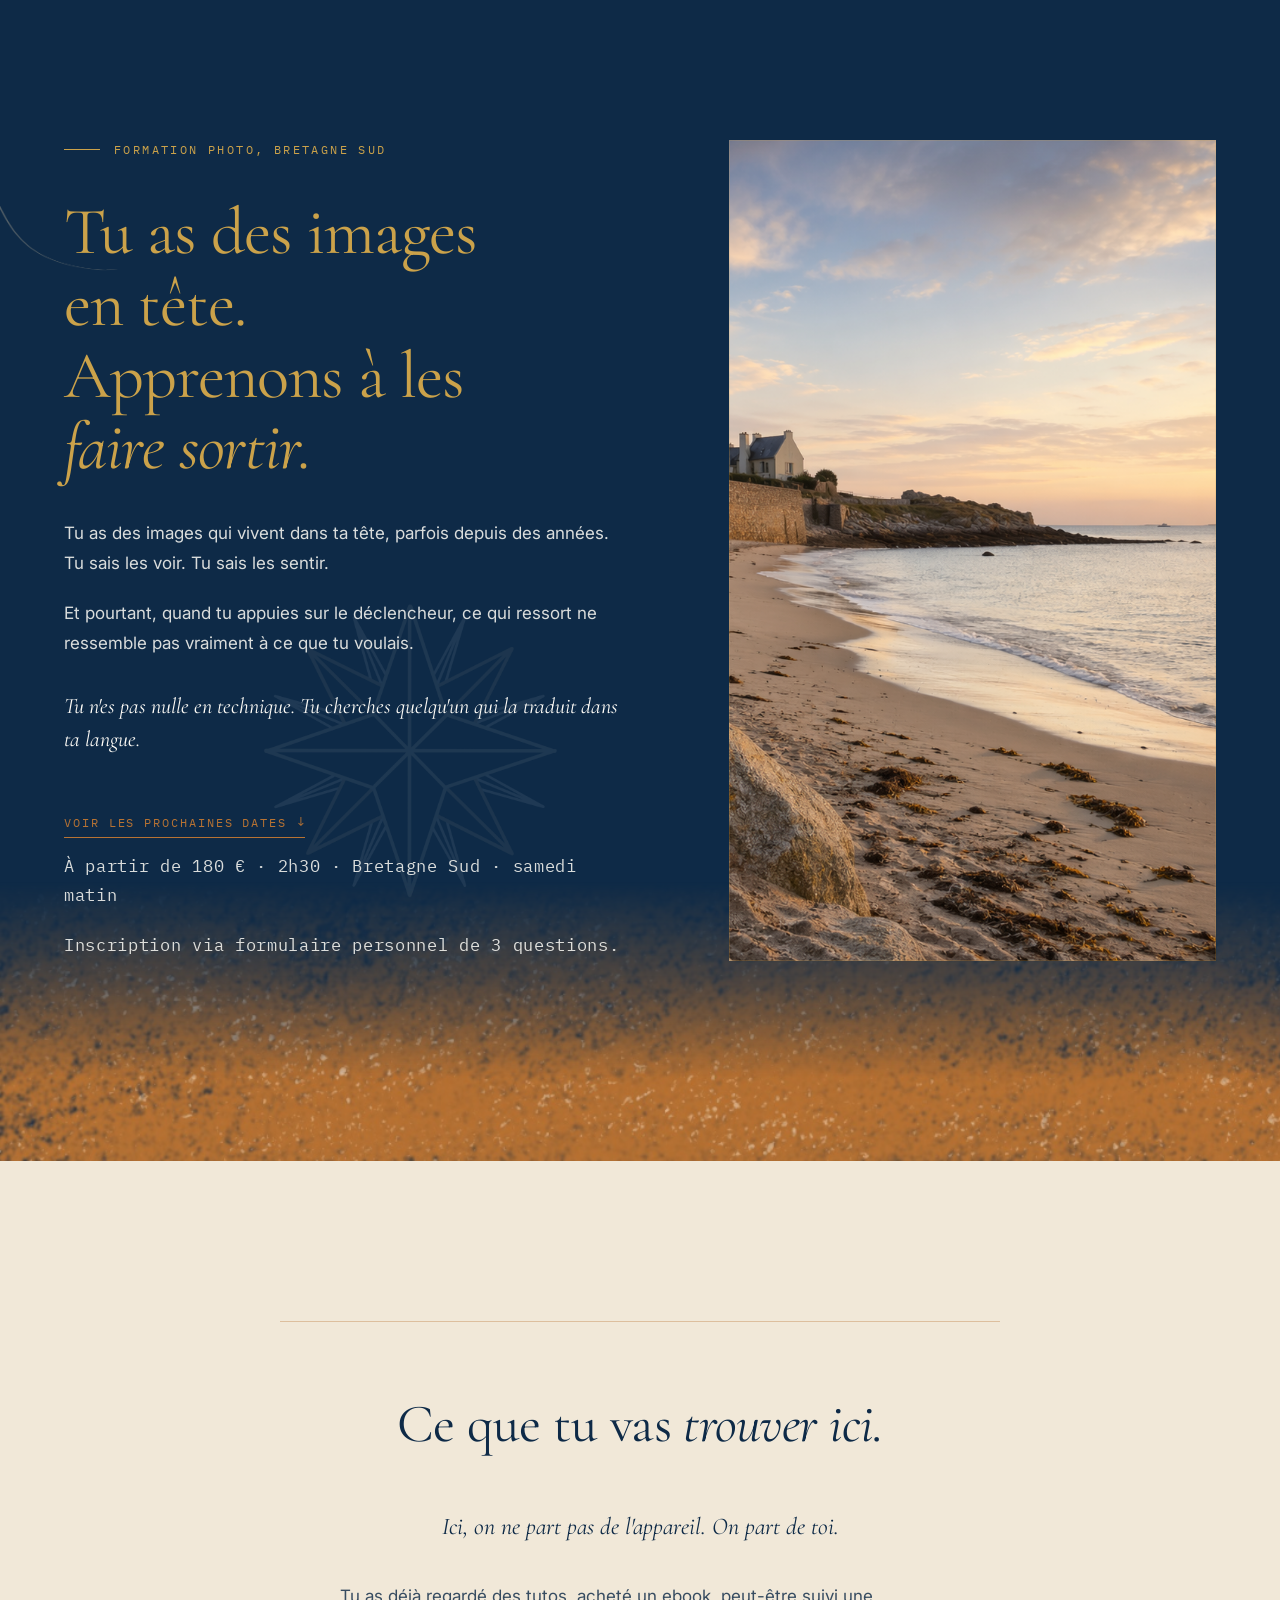
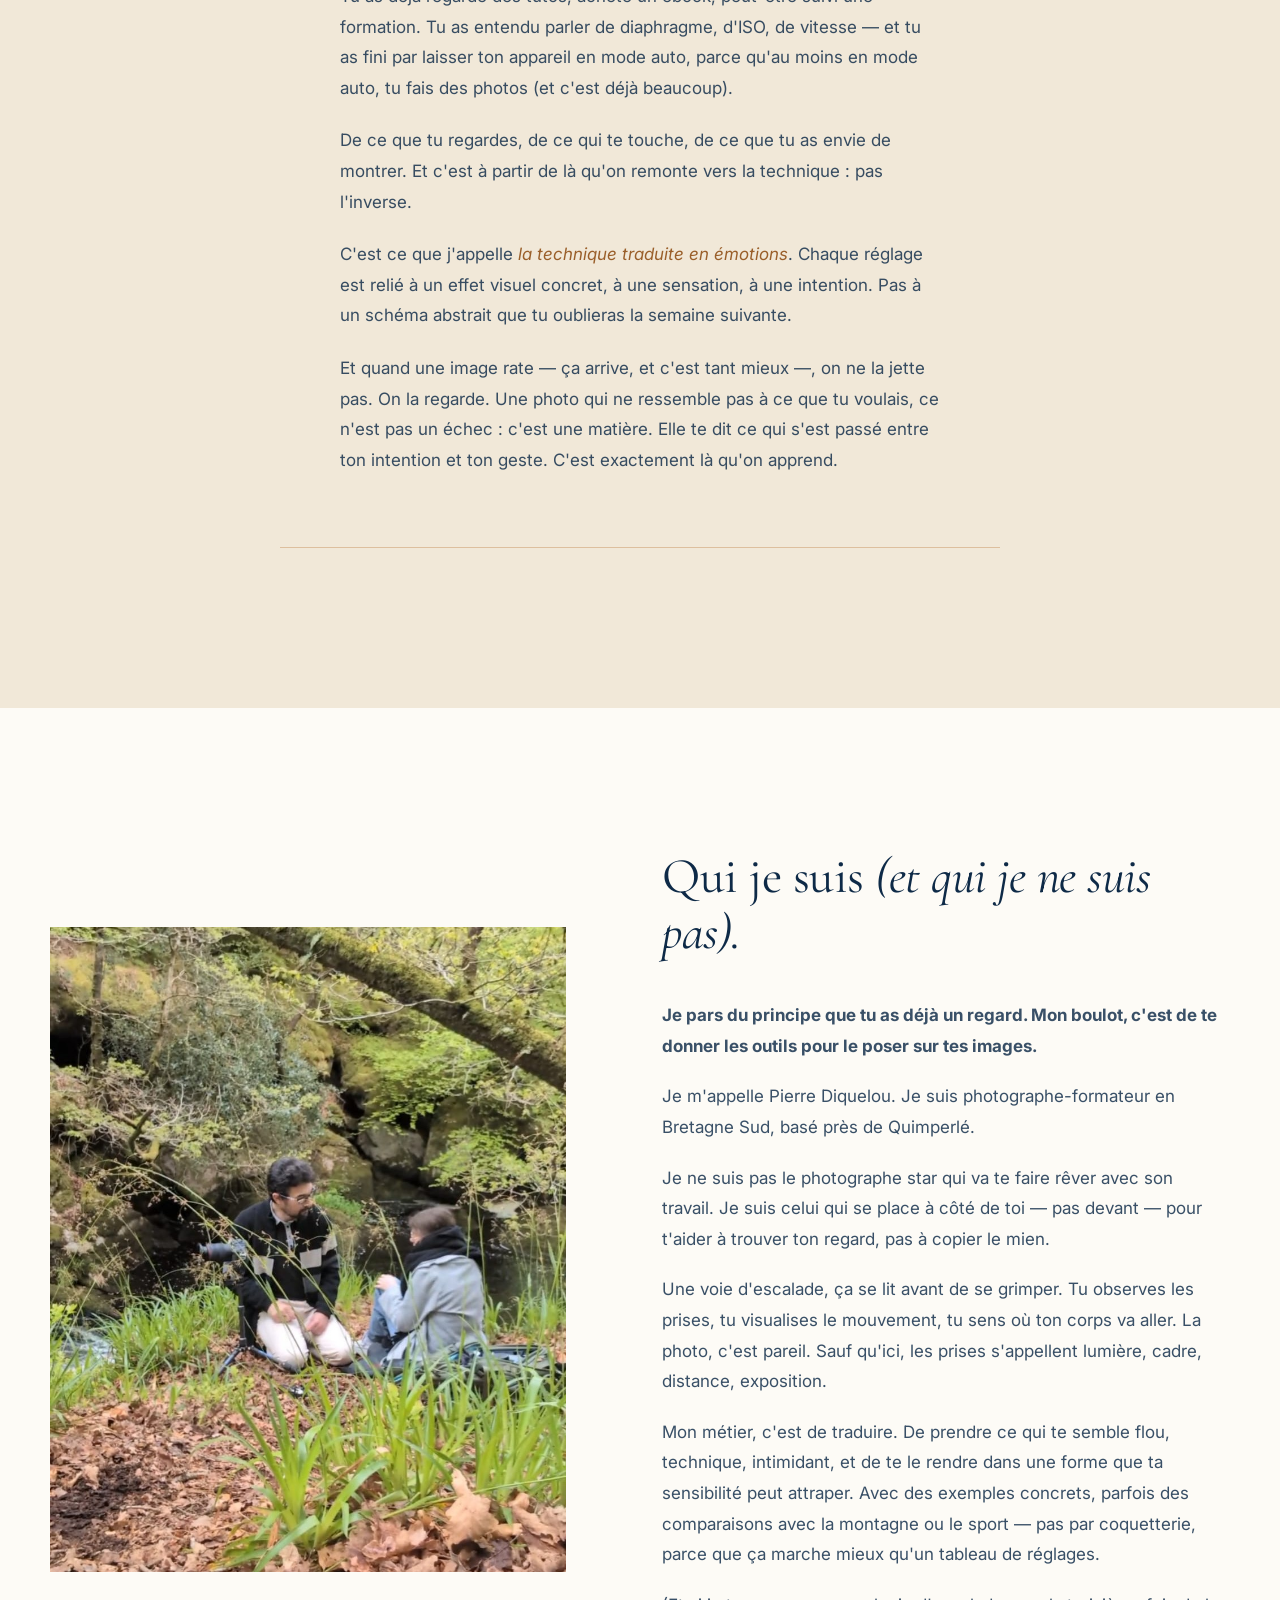
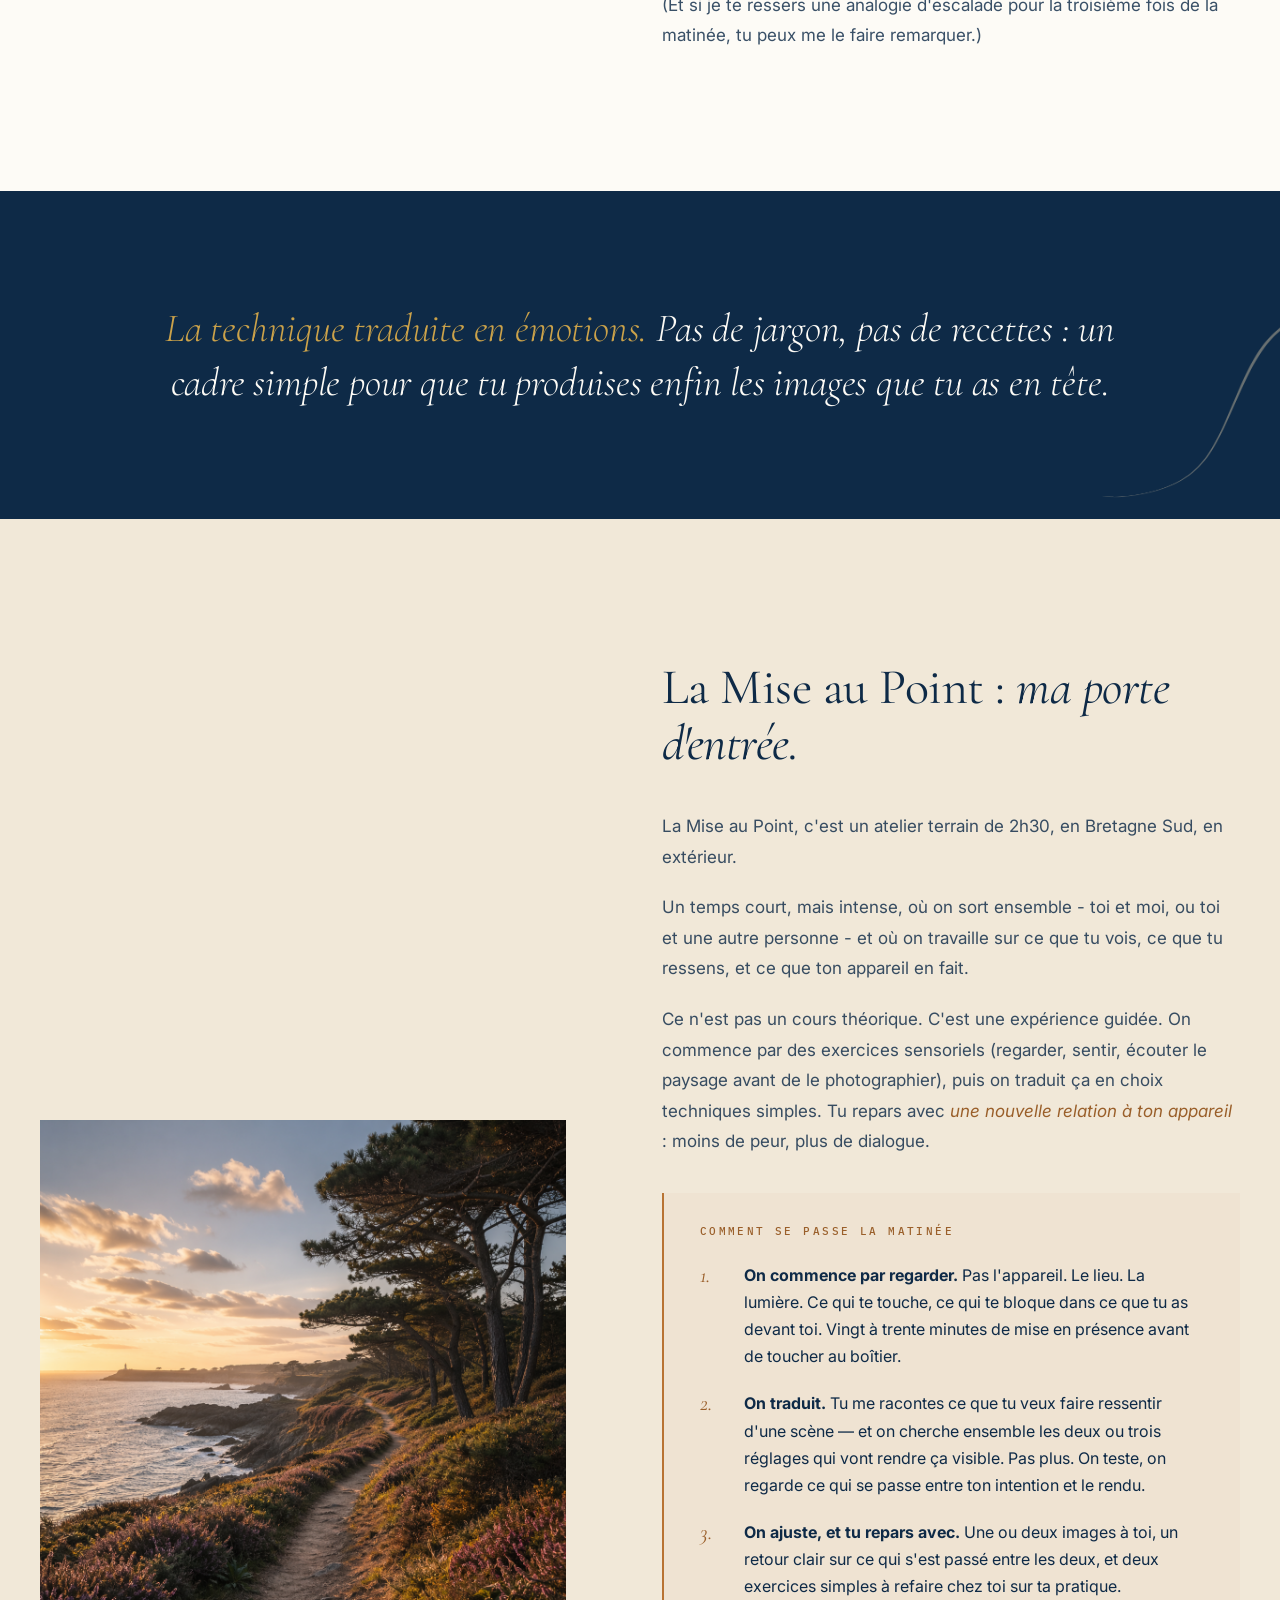
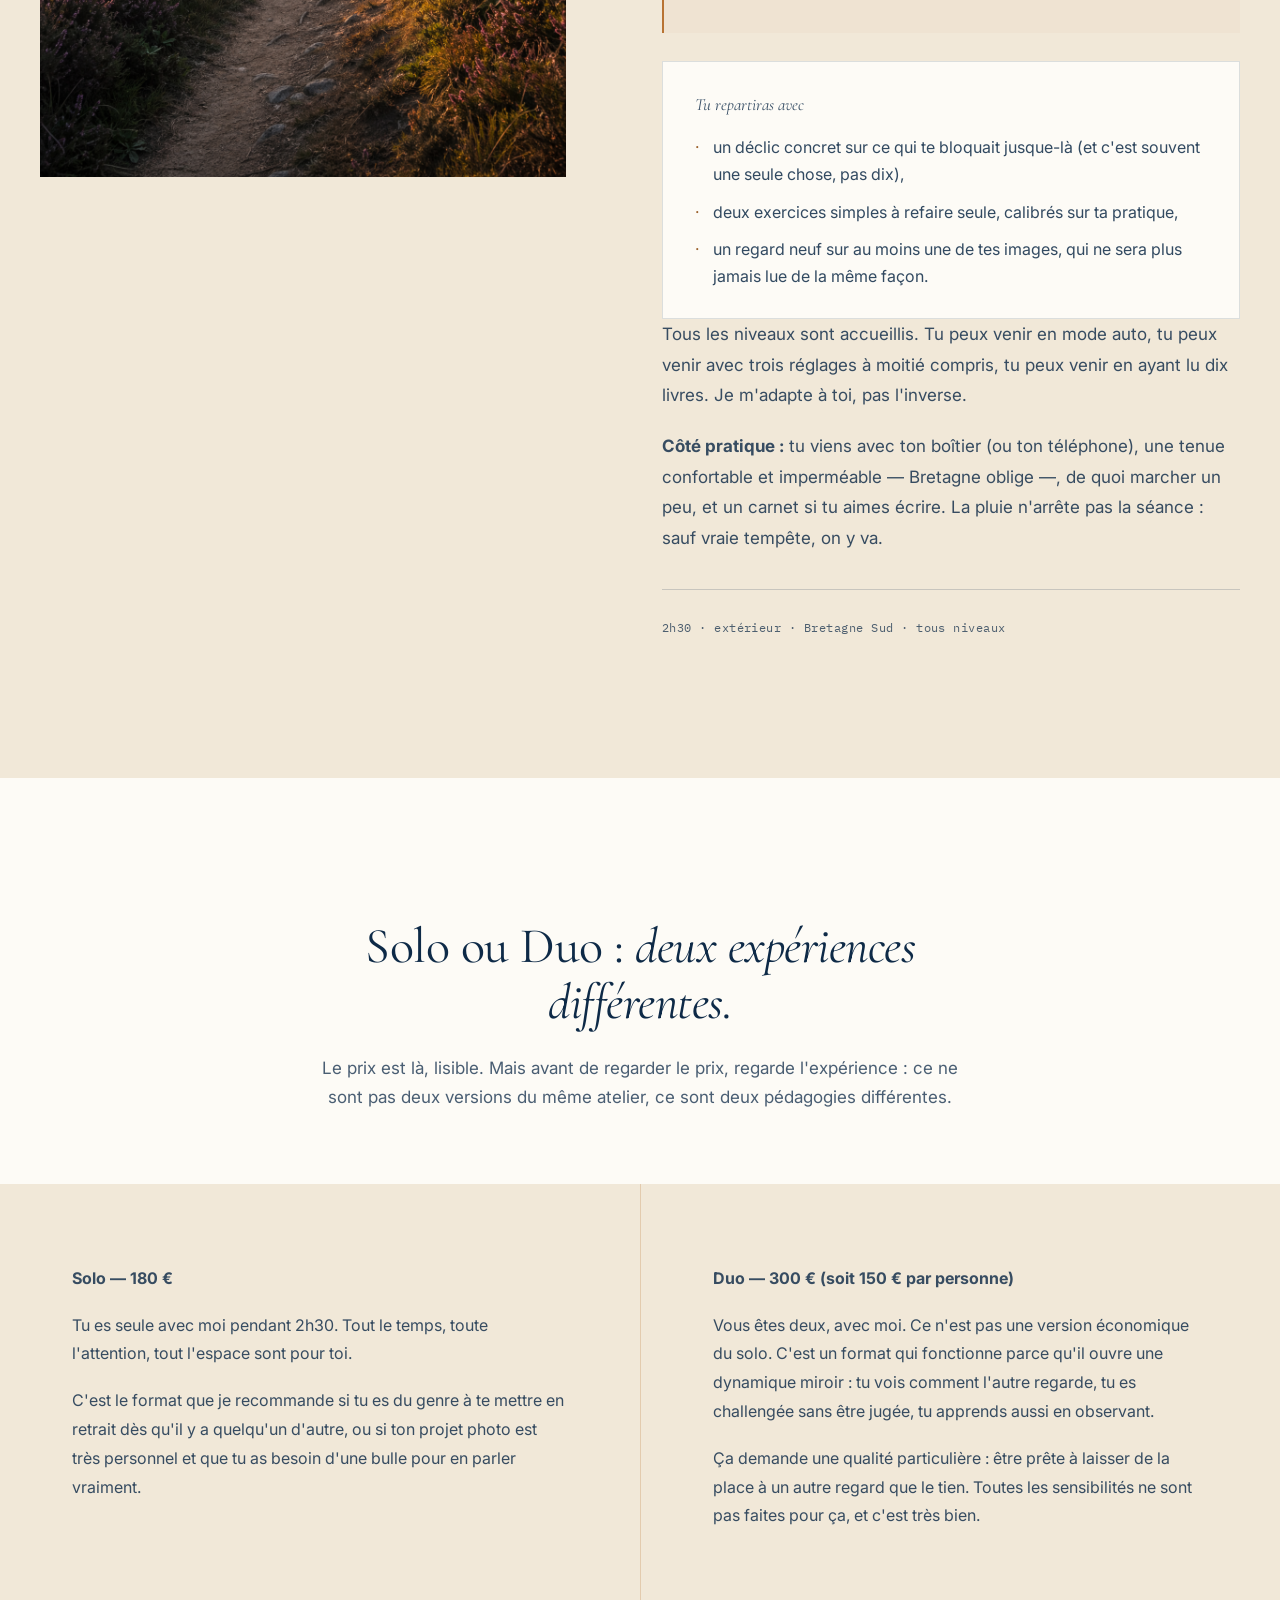
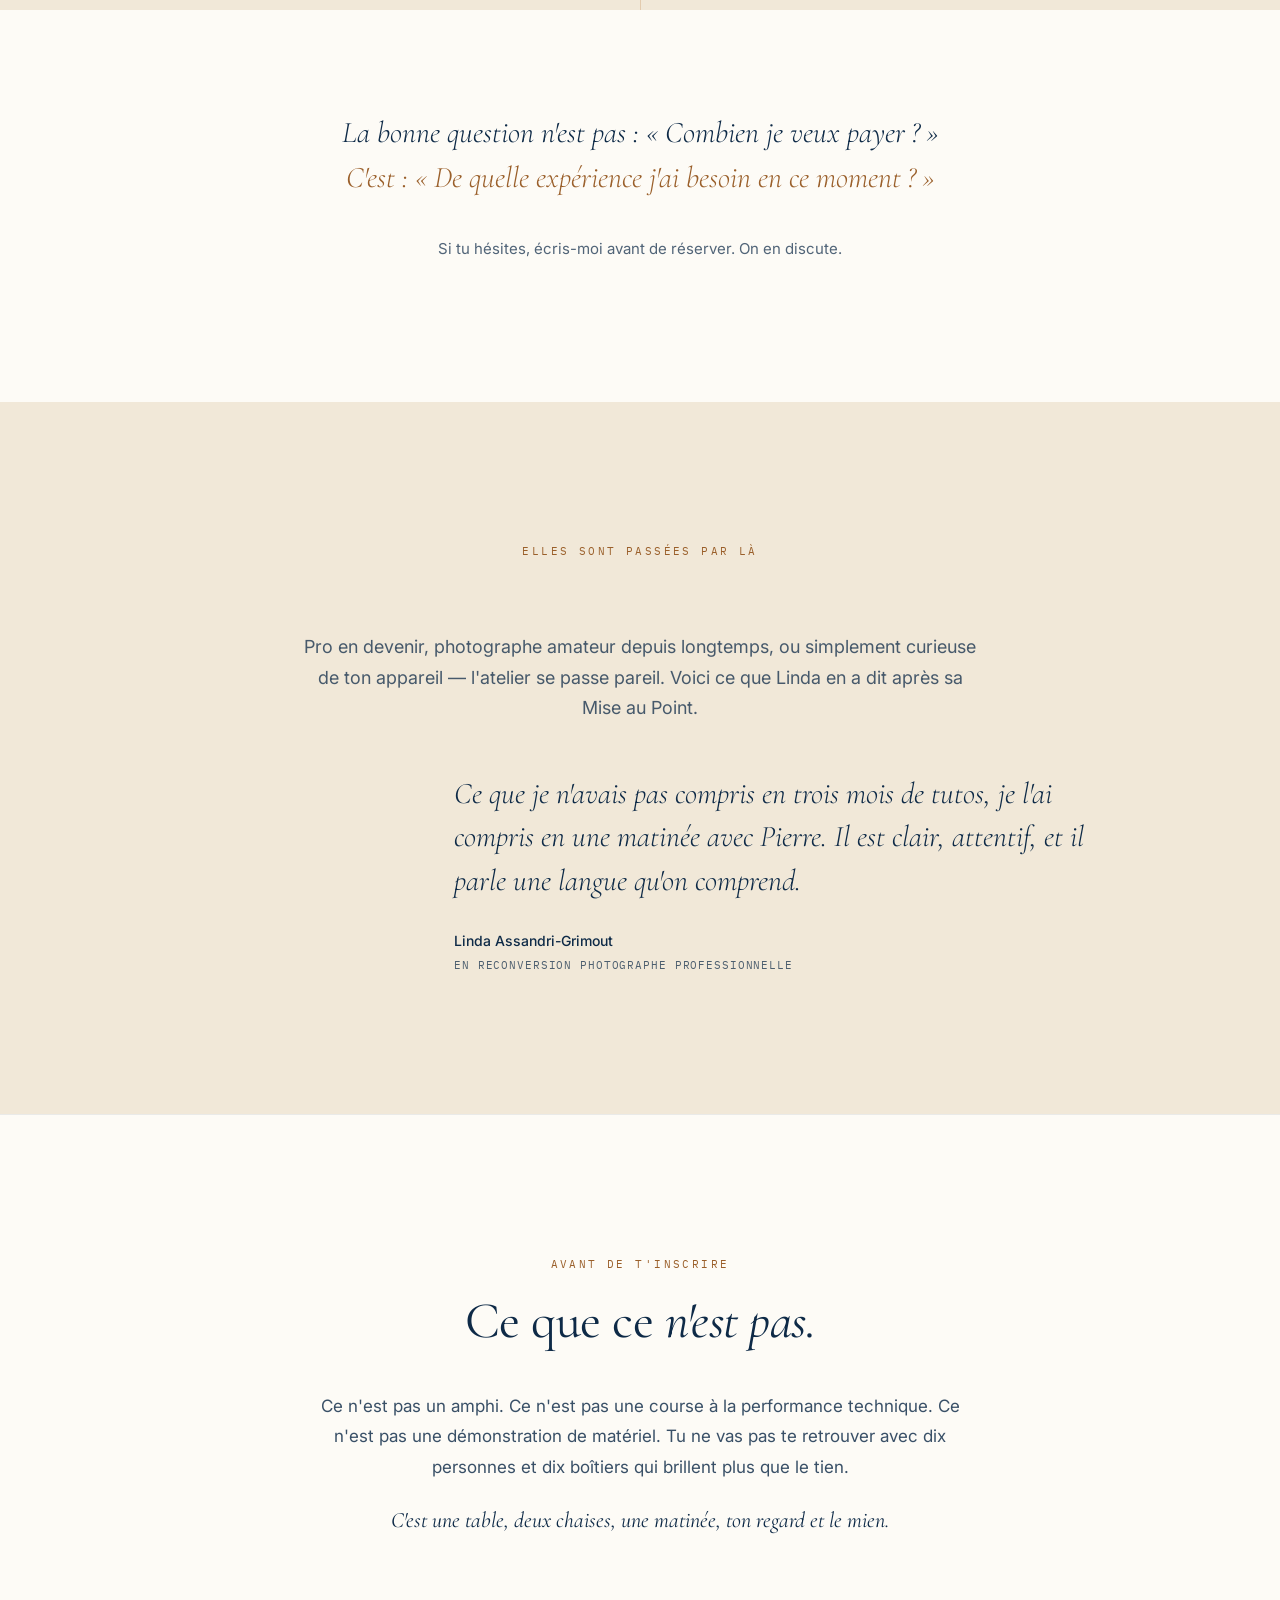
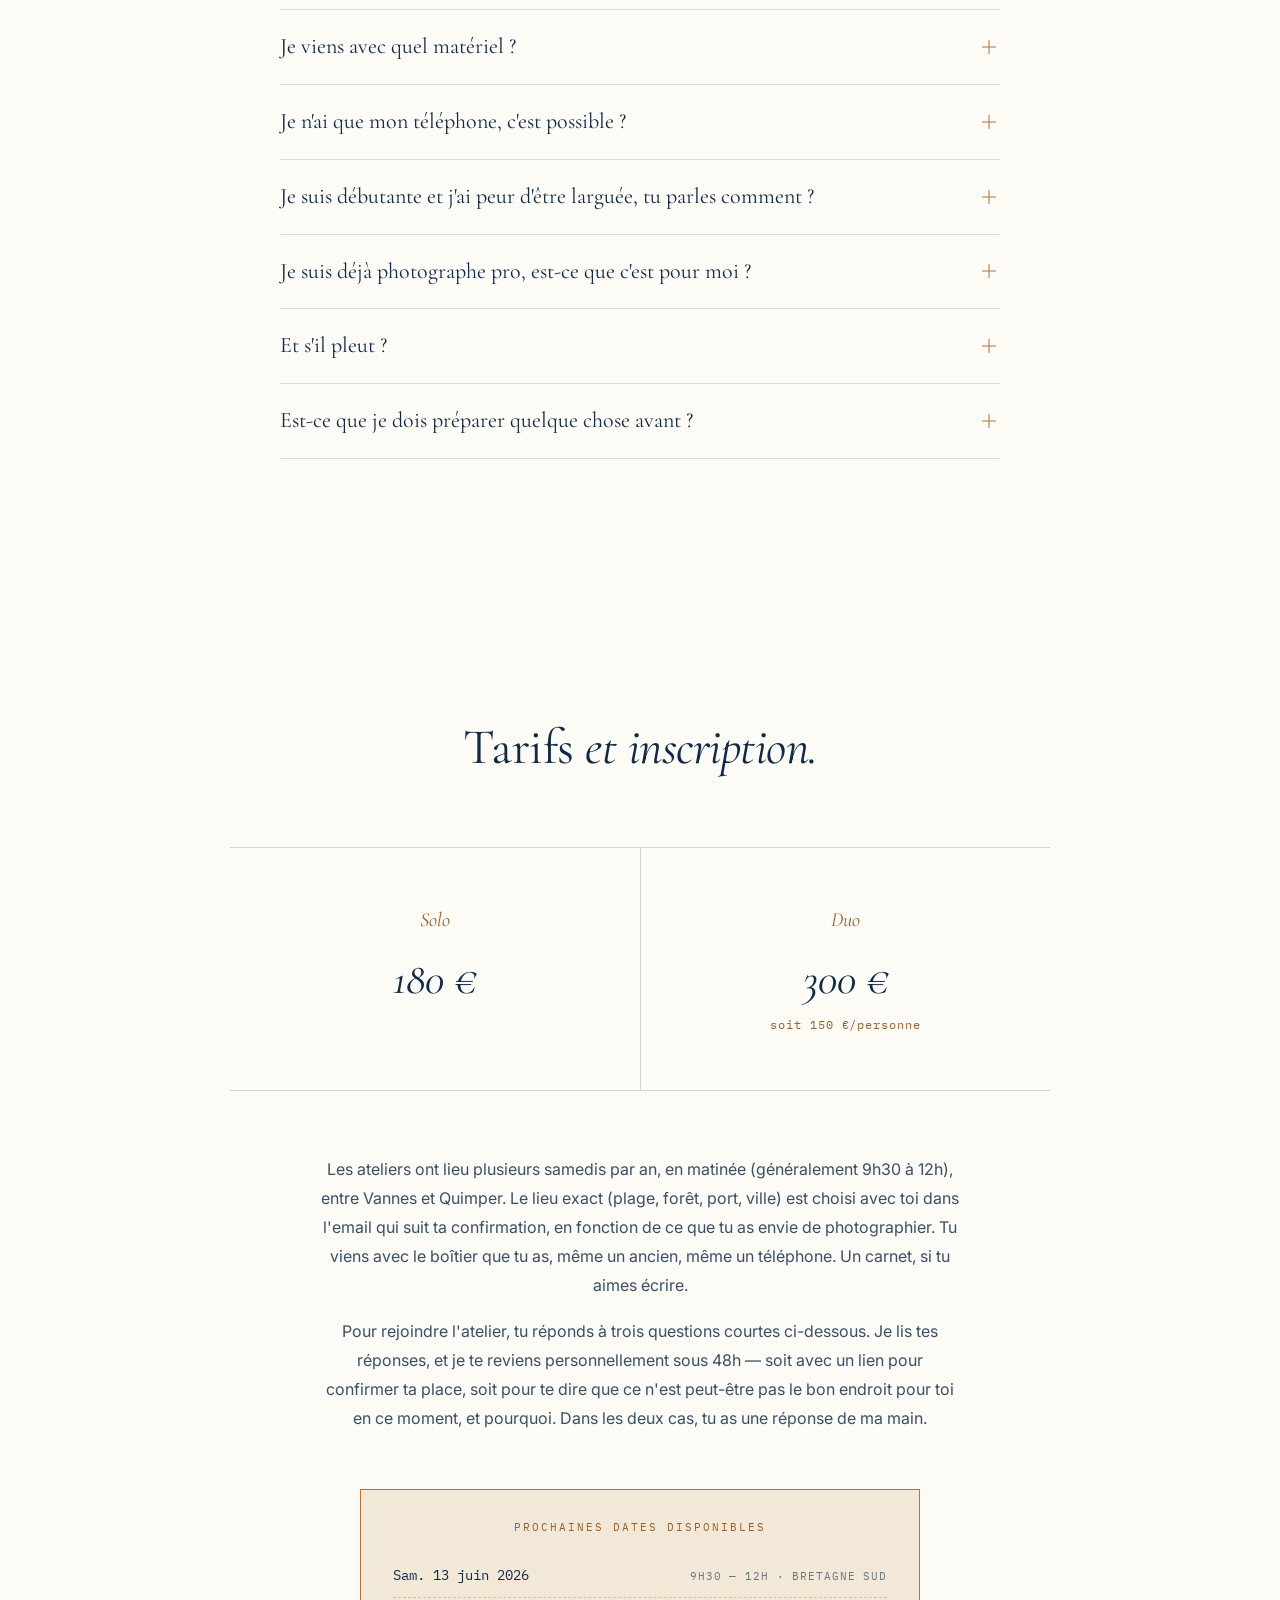
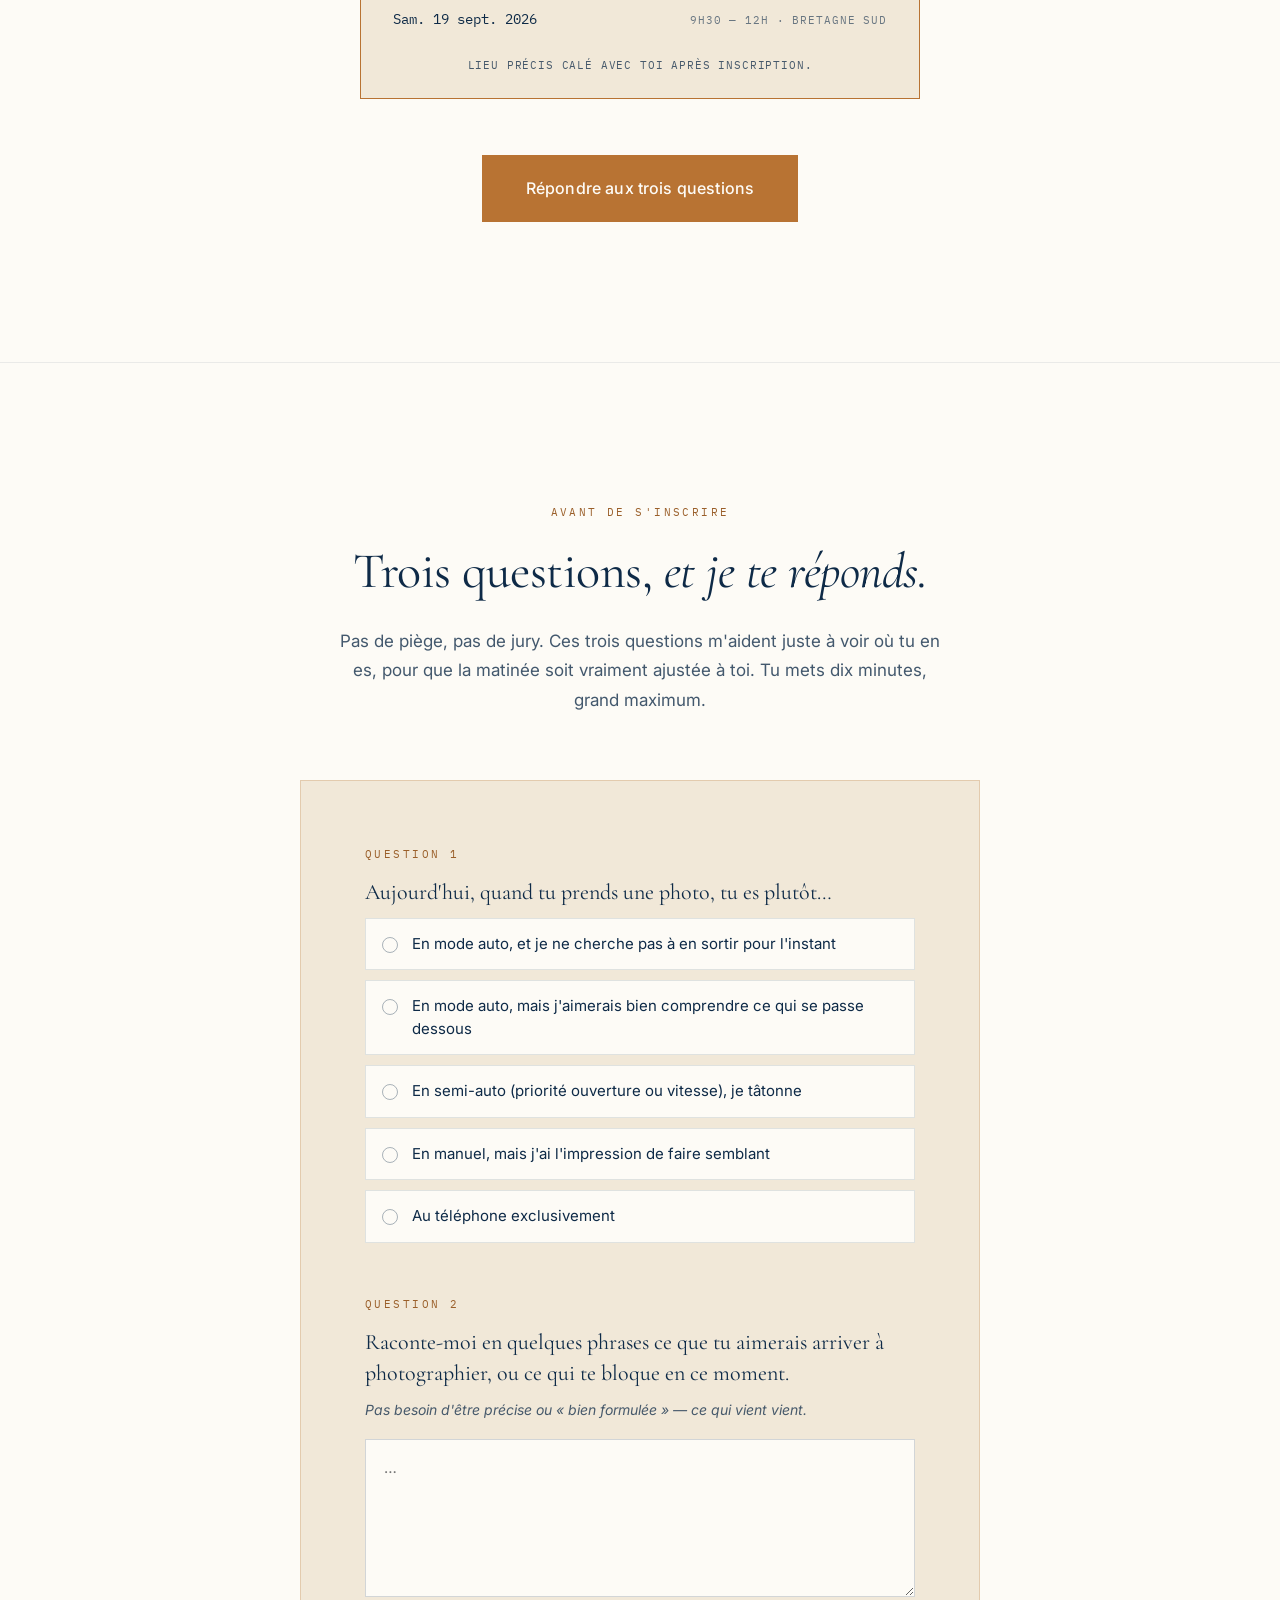
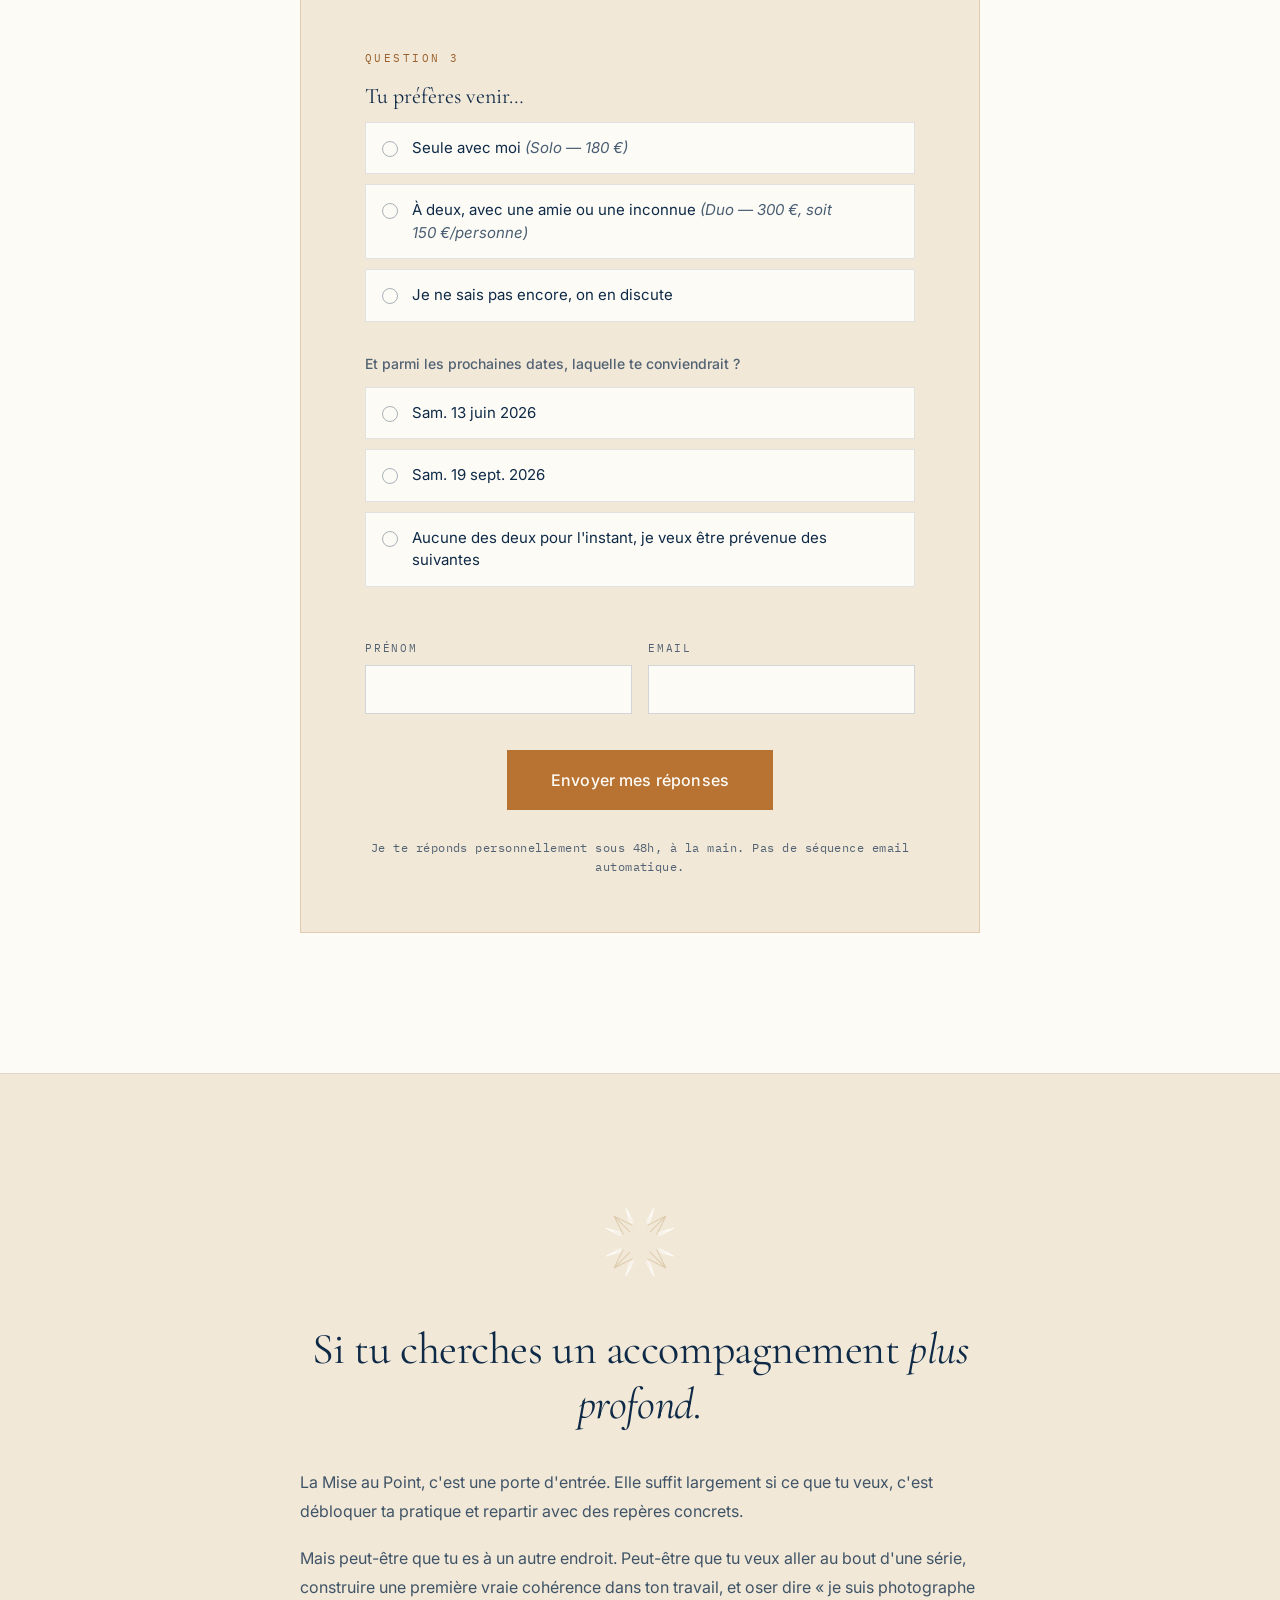
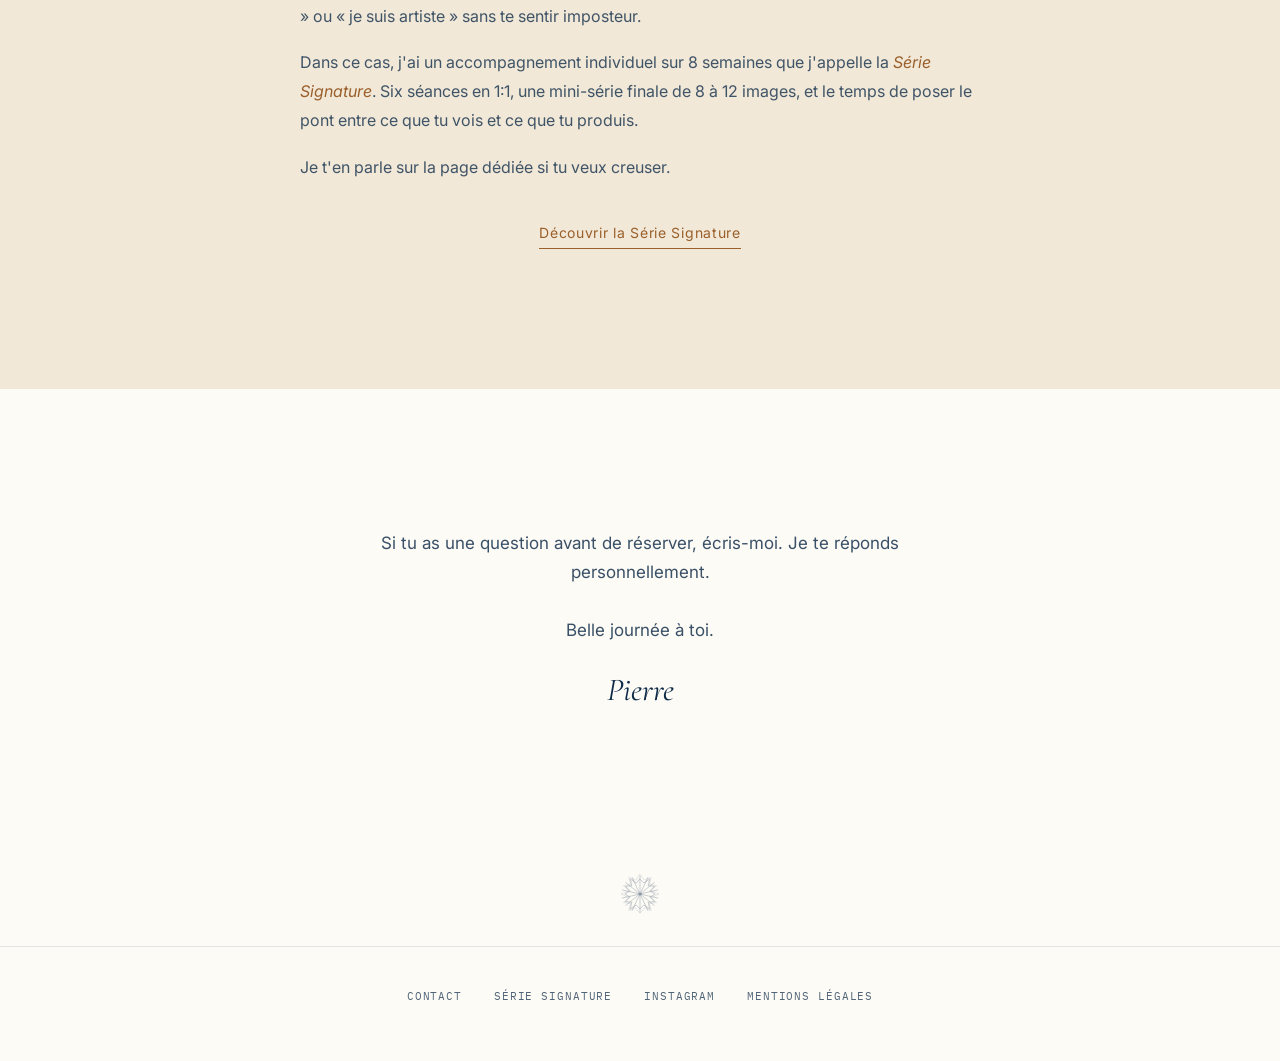
==== commit 157df2b7: "Implémenter le design system : tokens, fonts, slides Instagram, kit carrousel - colors_and_type.css " ====
--- a/index.html
+++ b/index.html
@@ -472,7 +472,7 @@
     position: relative;
   }
   .miseaupoint-takeaway-list li::before {
-    content: "—";
+    content: "·";
     position: absolute;
     left: 0;
     color: var(--copper-text);
@@ -1503,7 +1503,7 @@
 <section class="closing">
   <div class="closing-inner">
     <p>Si tu as une question avant de réserver, écris-moi. Je te réponds personnellement.</p>
-    <p>Belle journée à toi 🙏🏻</p>
+    <p>Belle journée à toi.</p>
     <div class="closing-signature">Pierre</div>
   </div>
 </section>
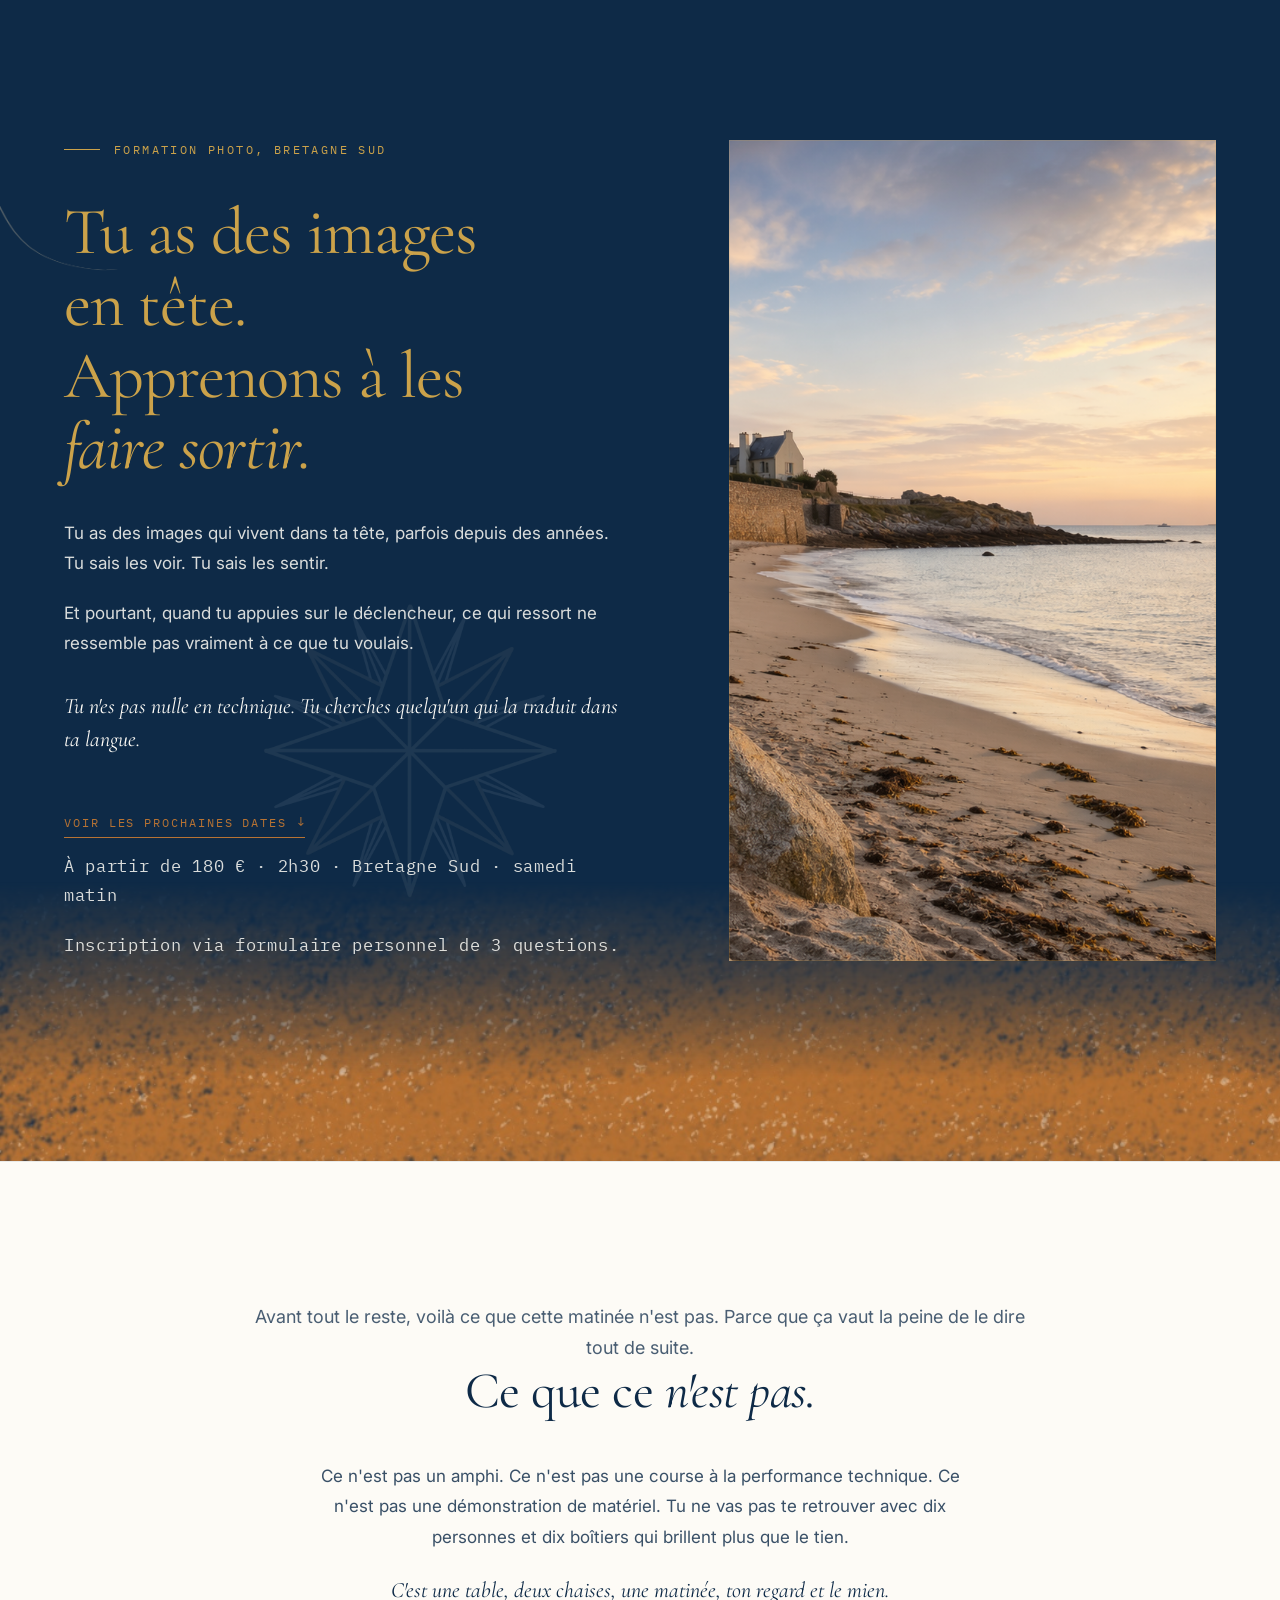
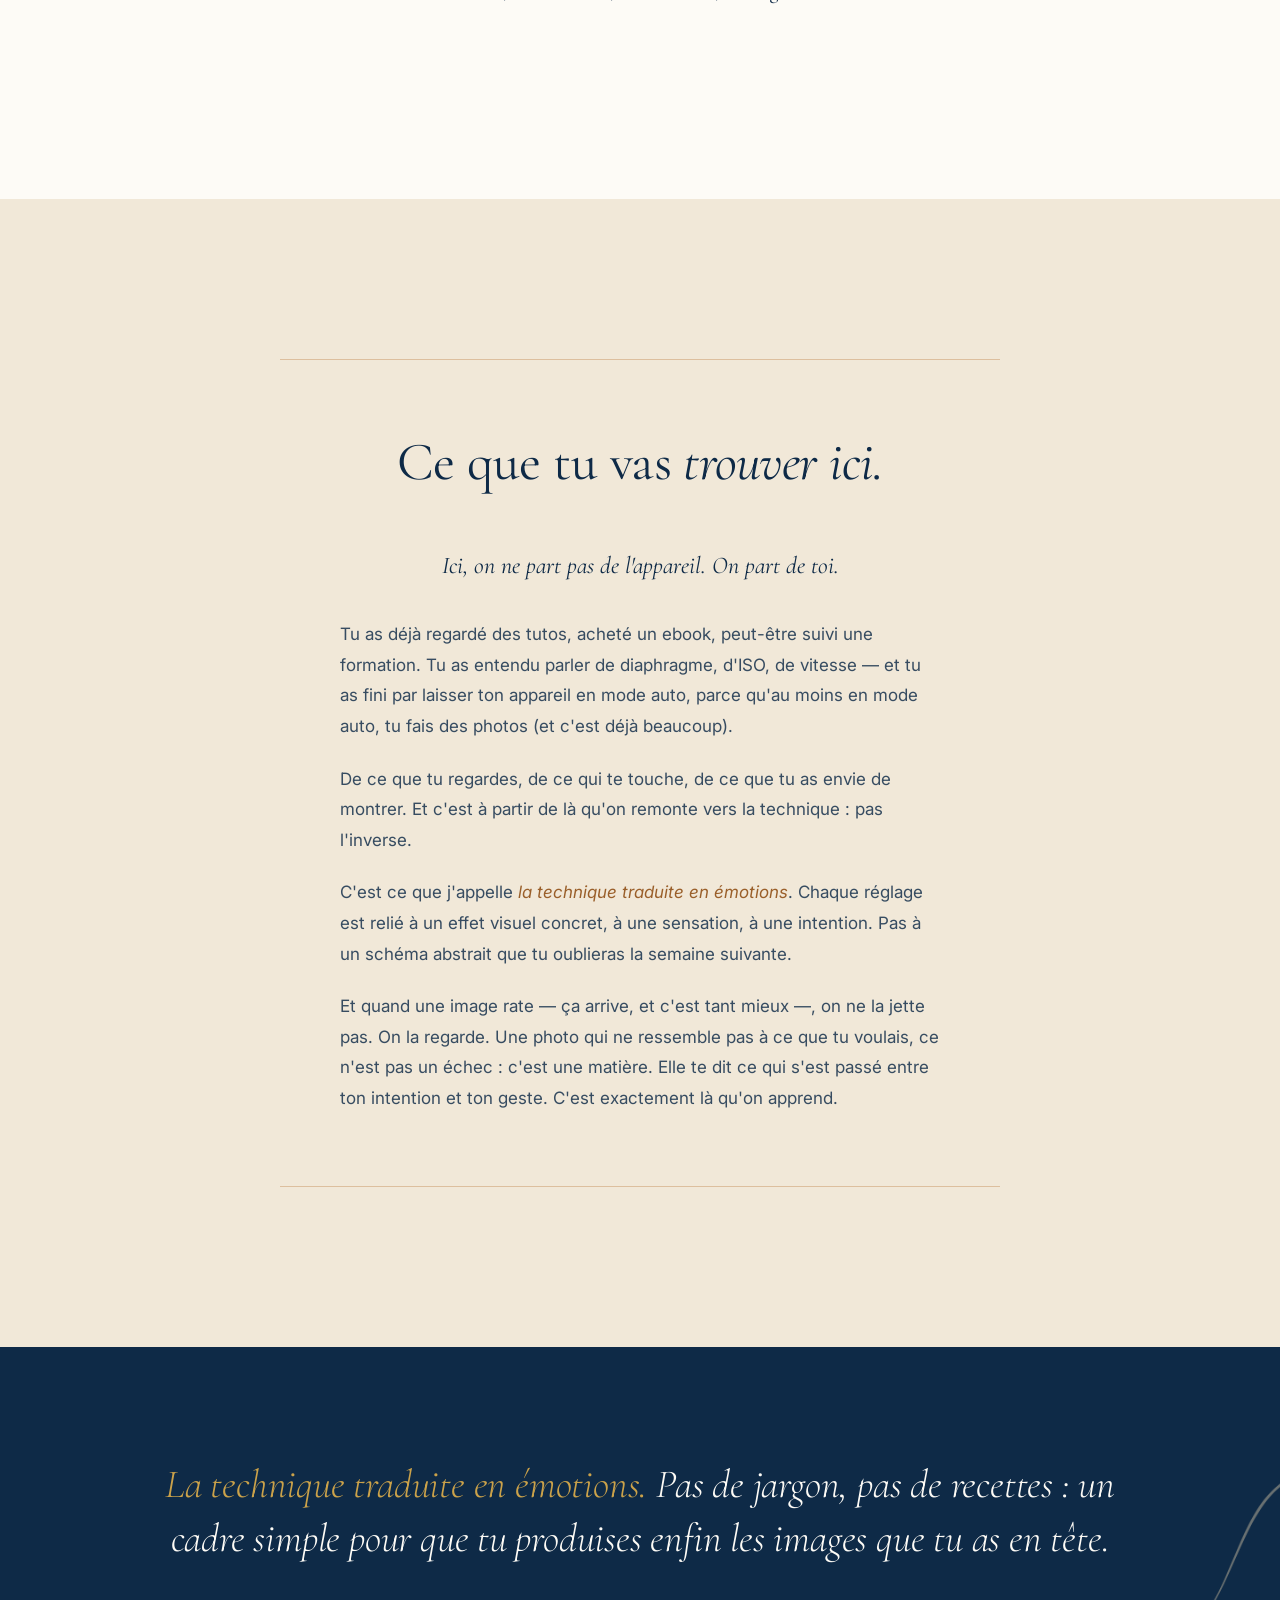
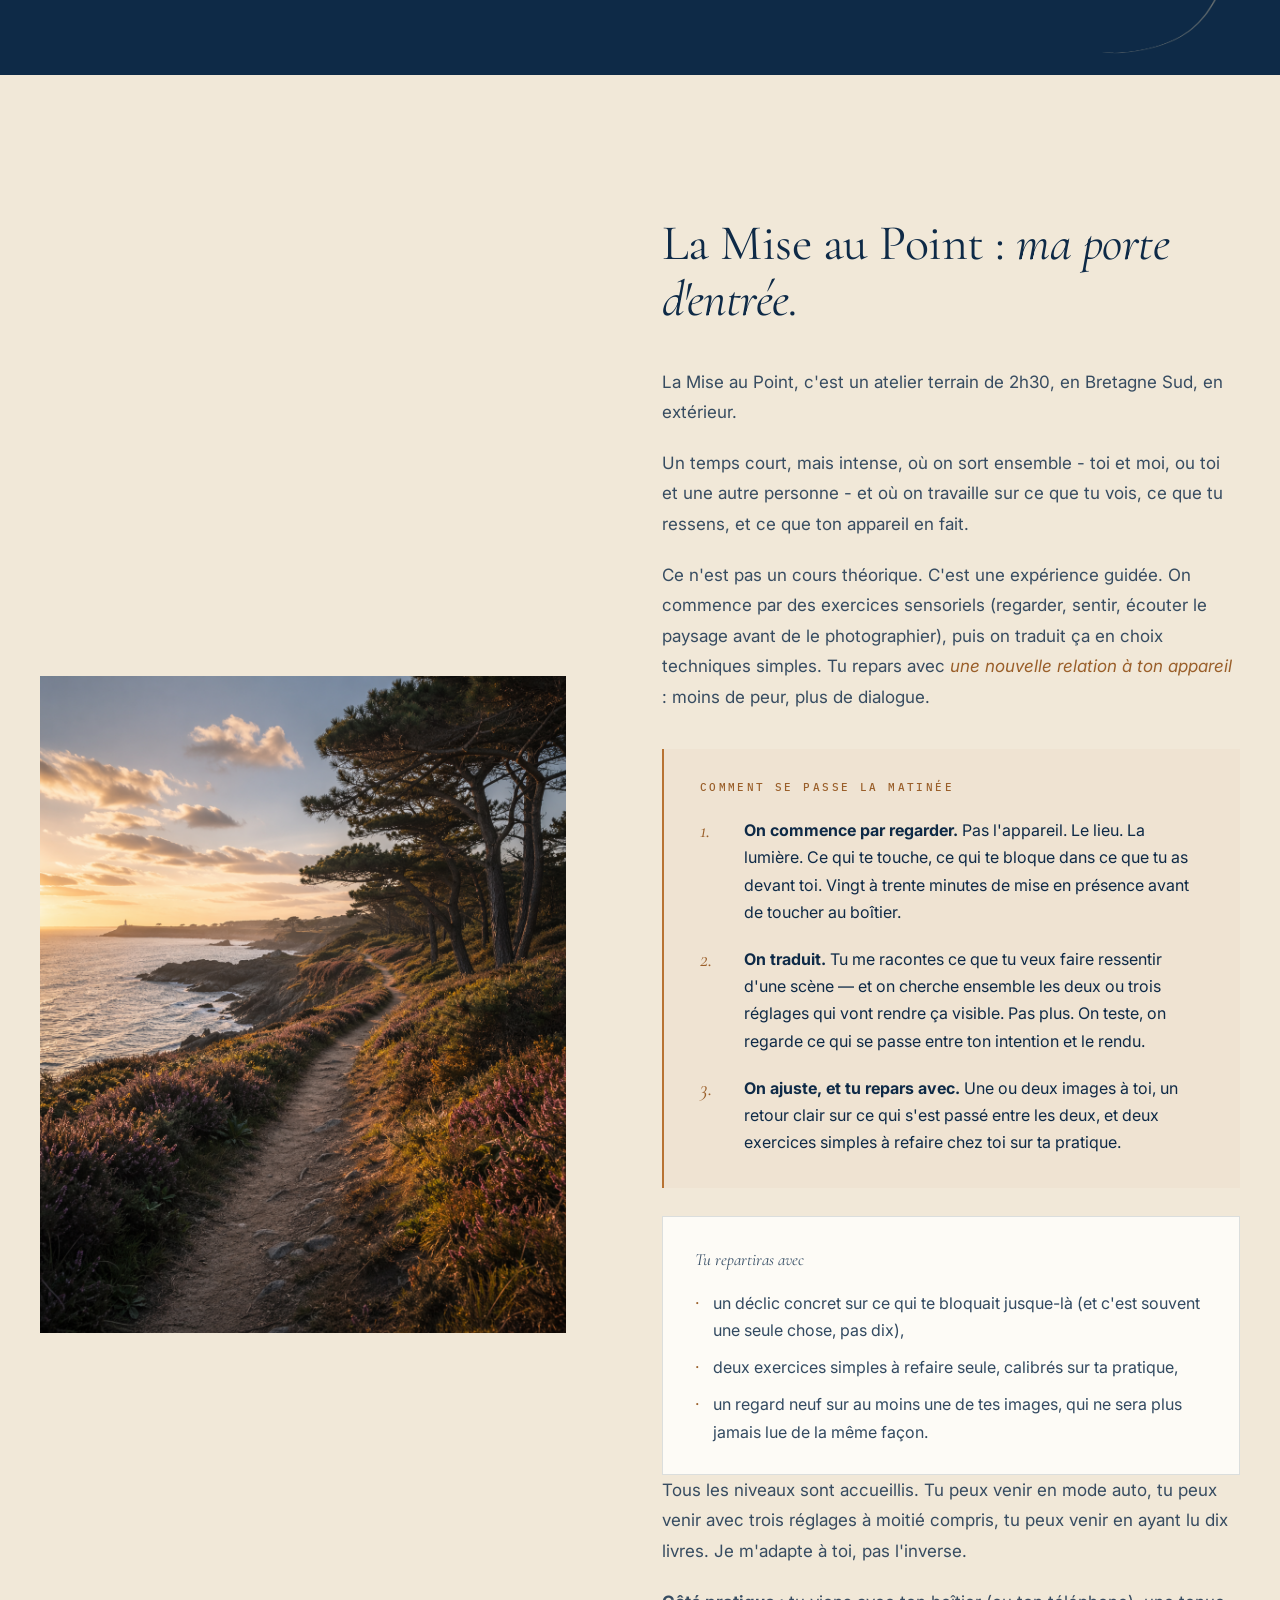
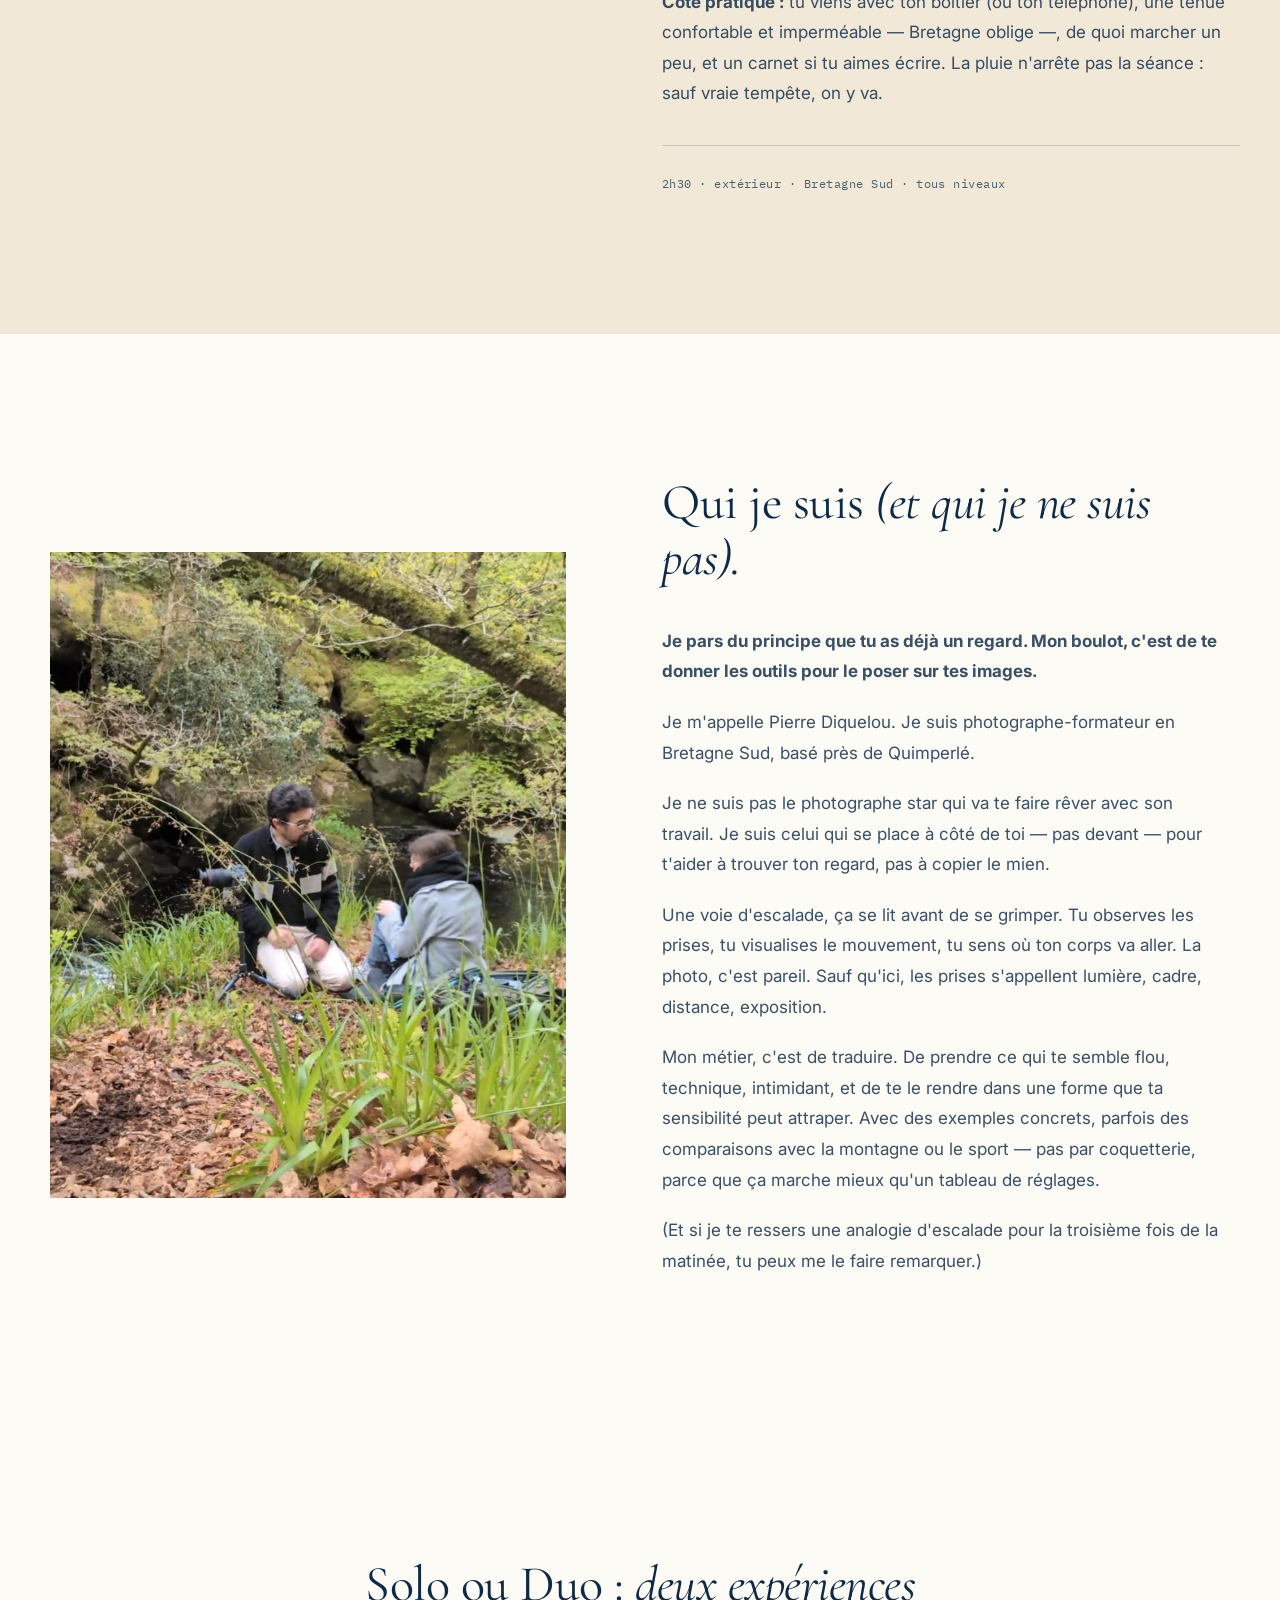
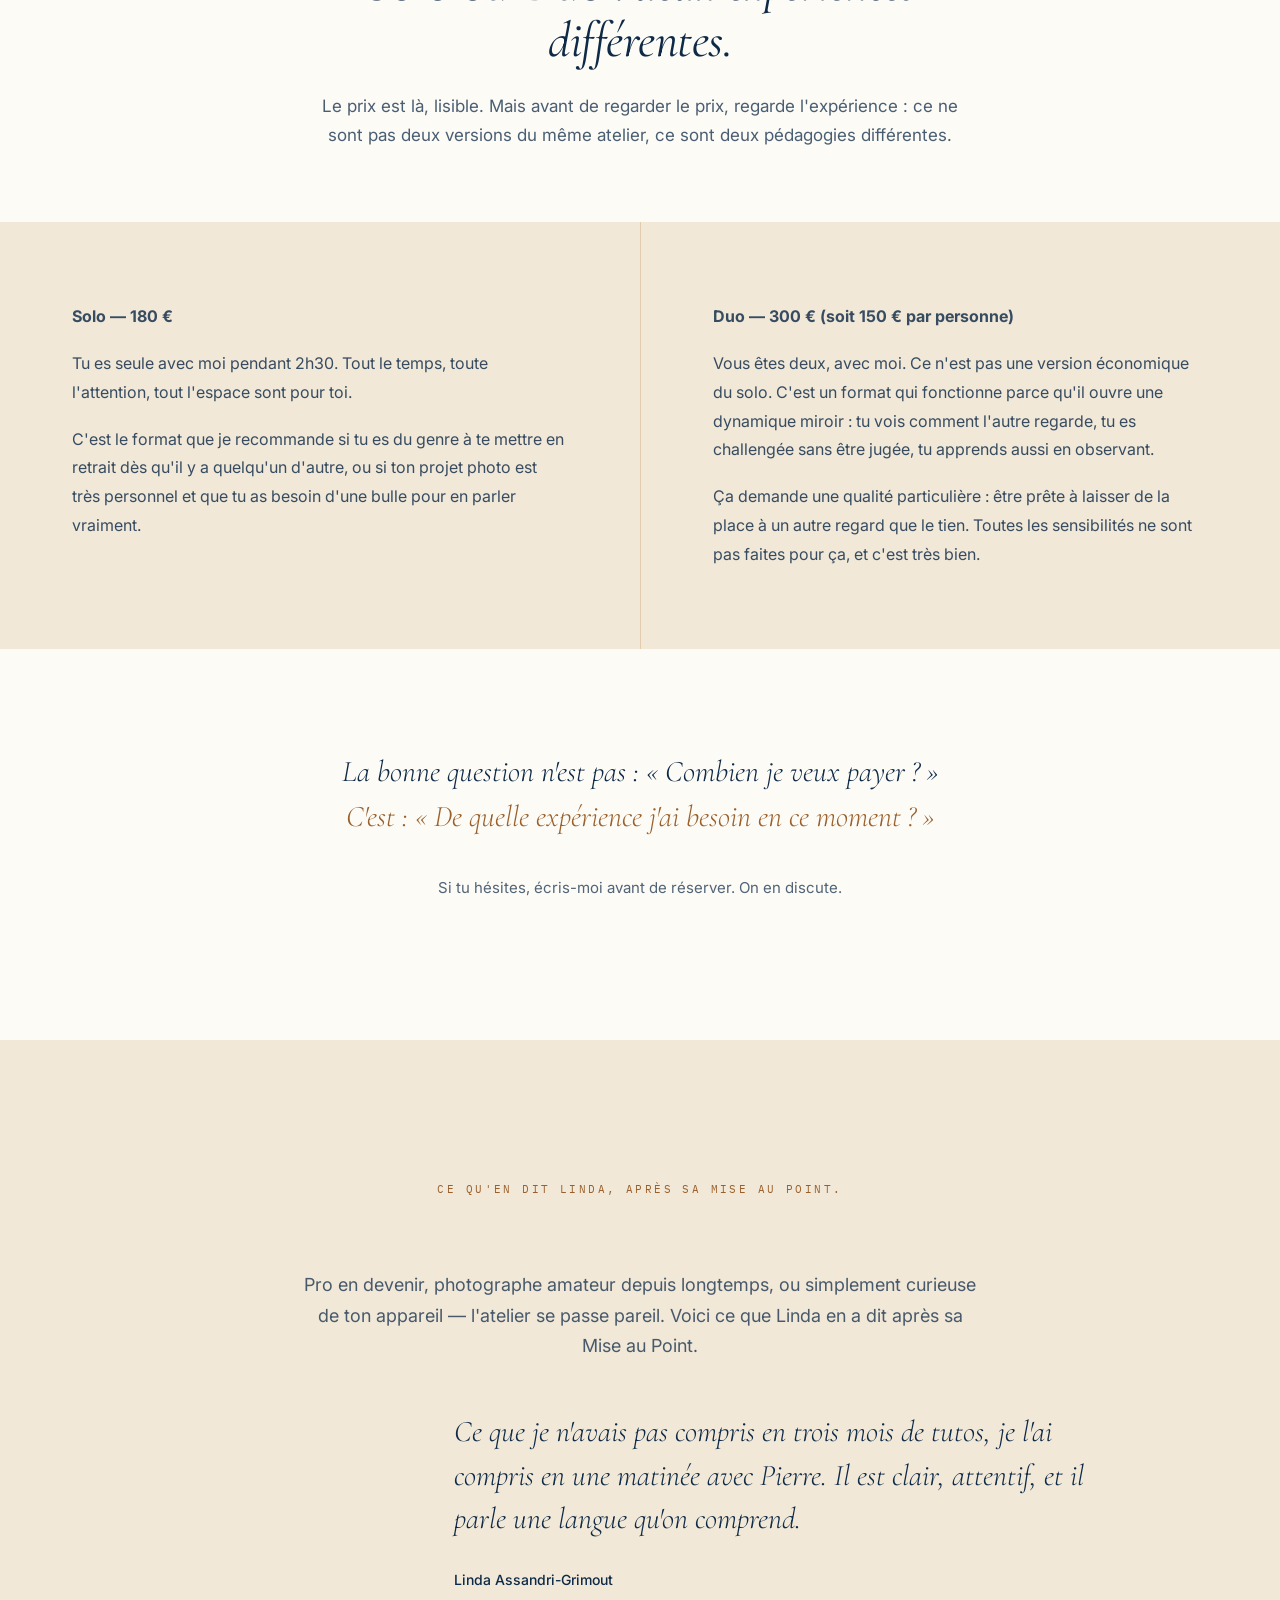
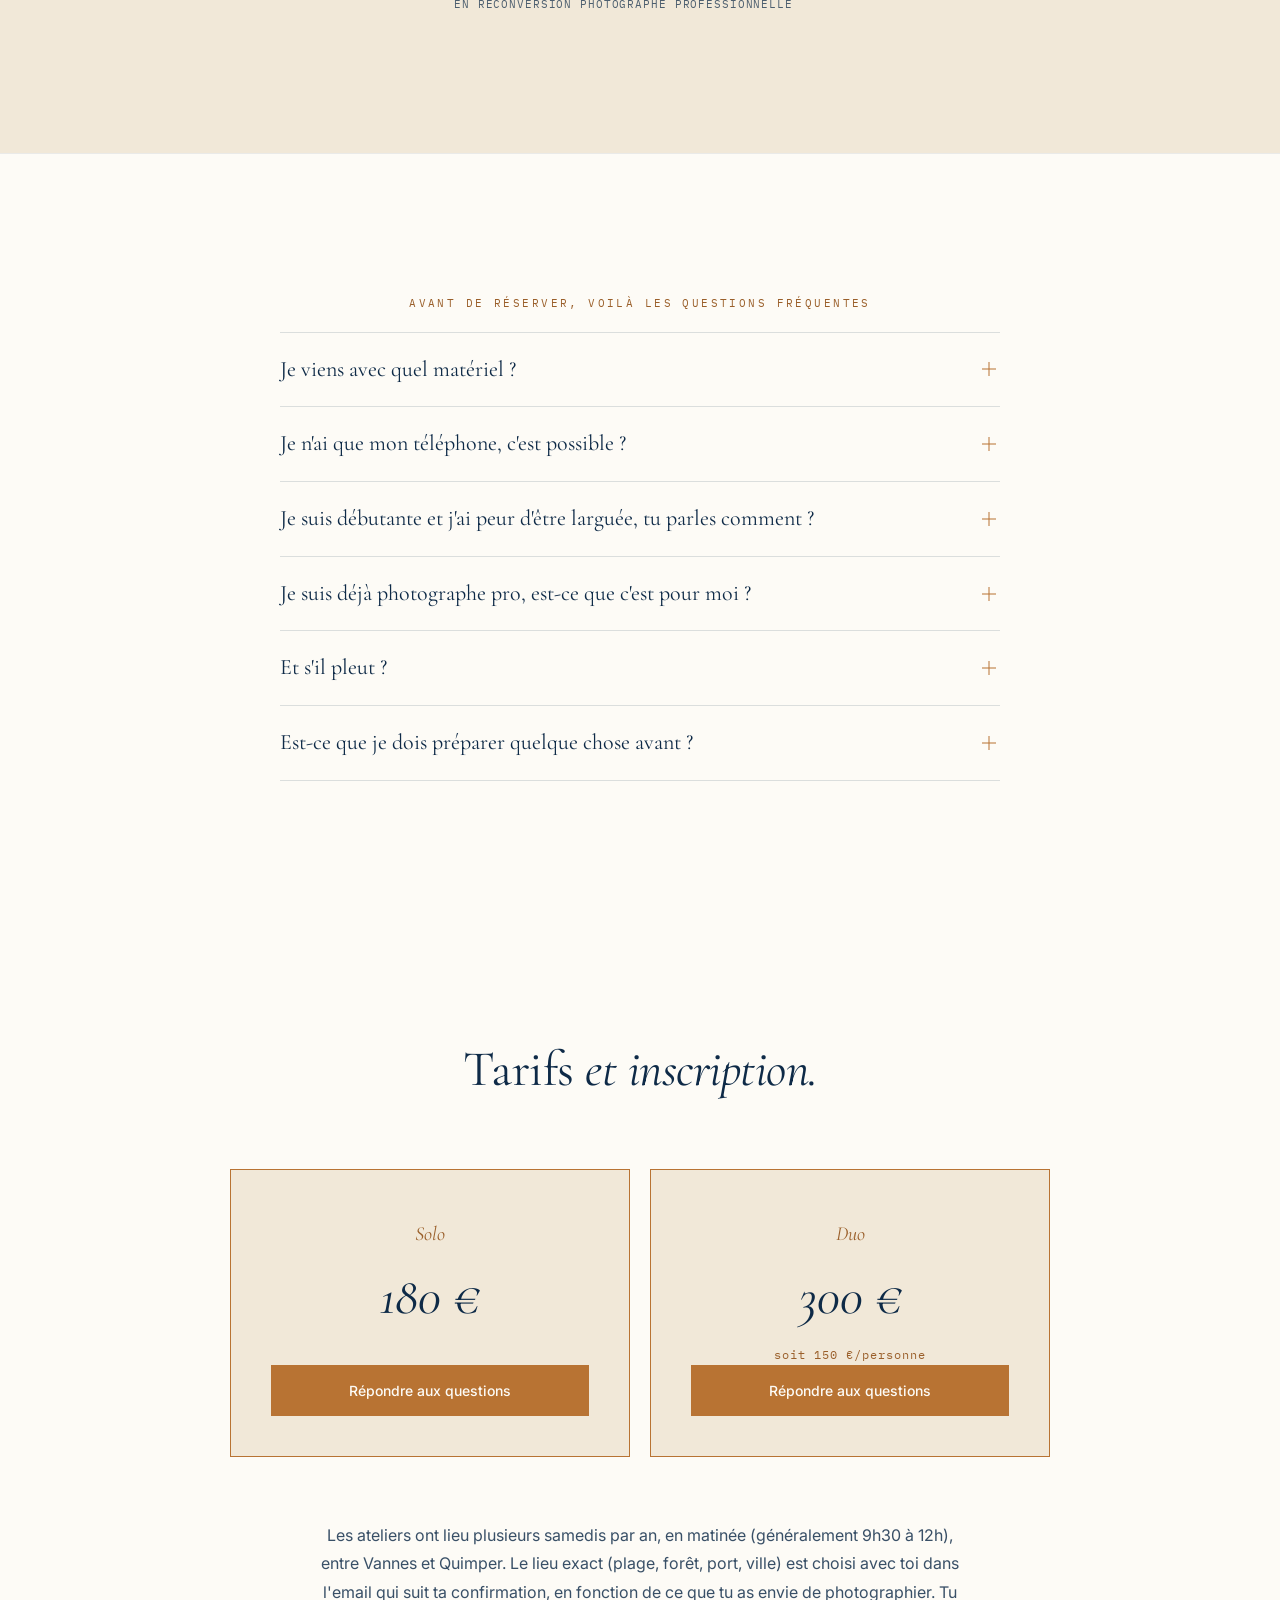
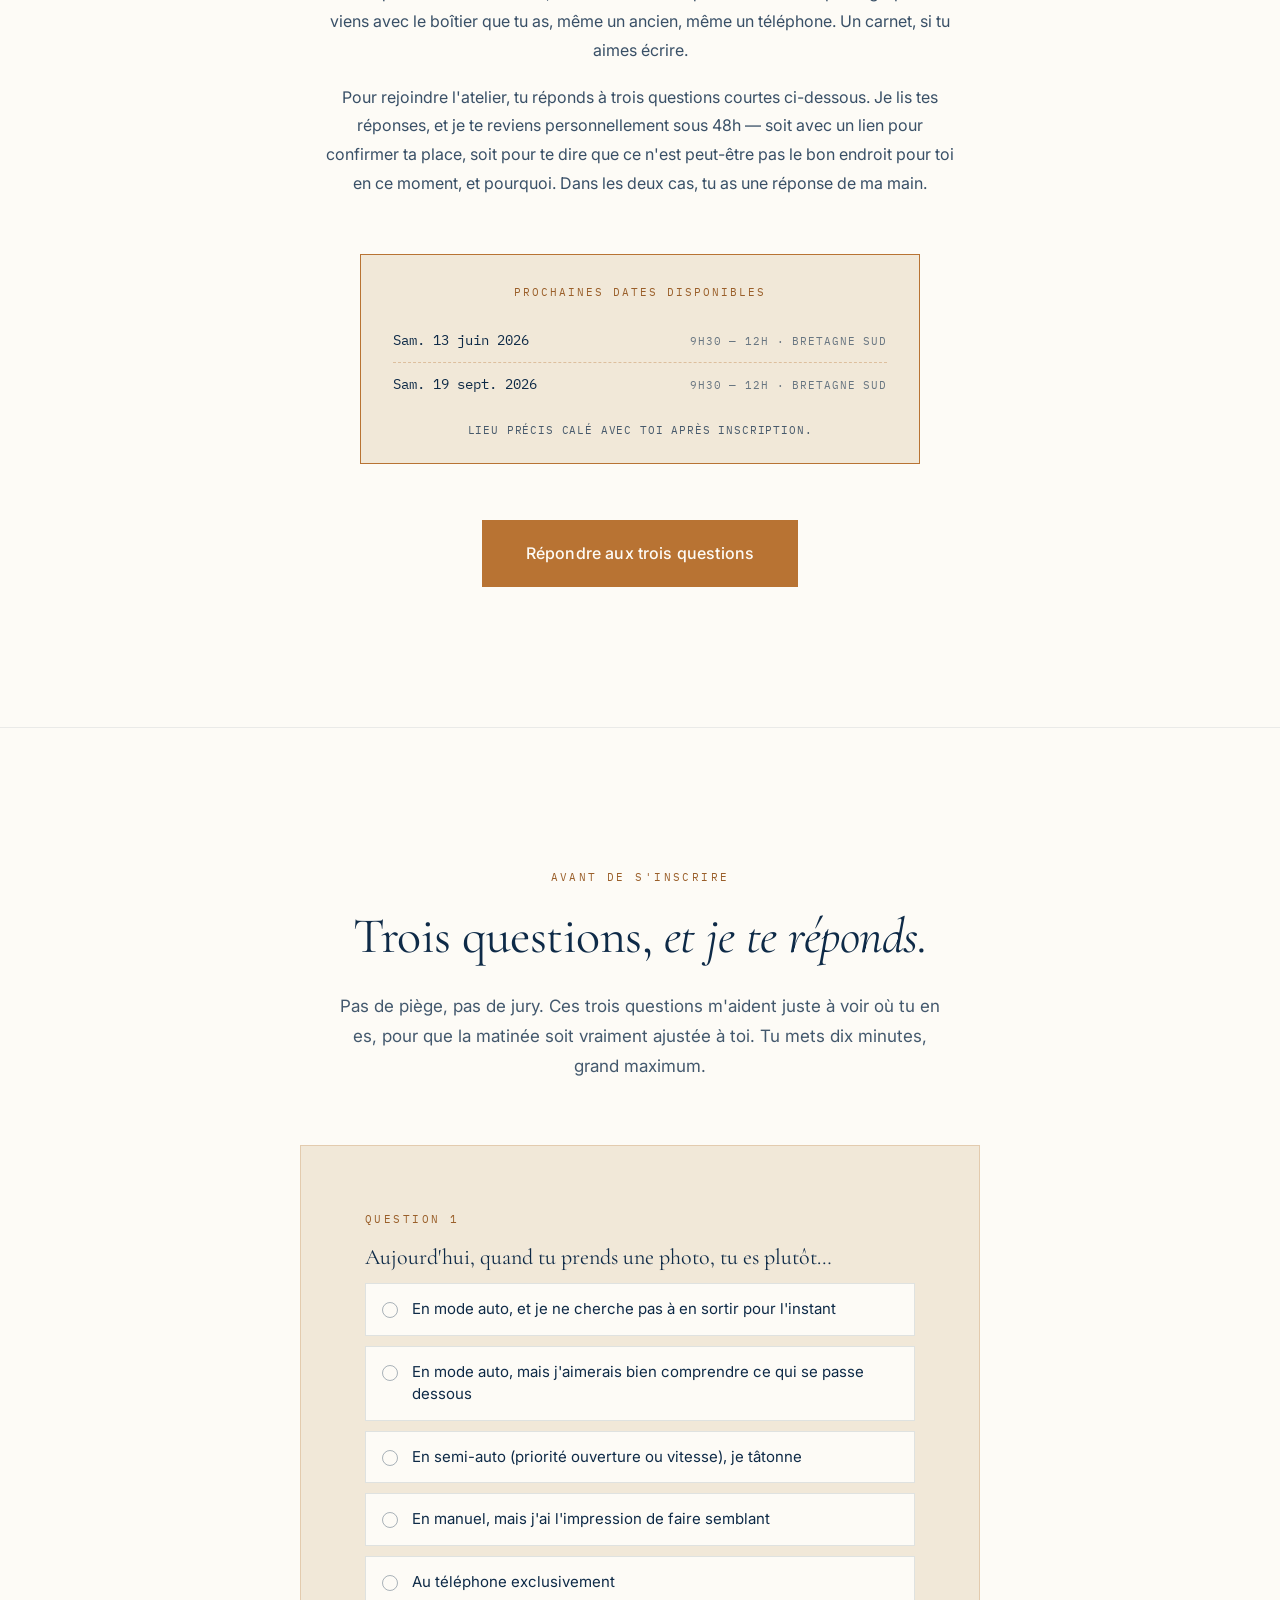
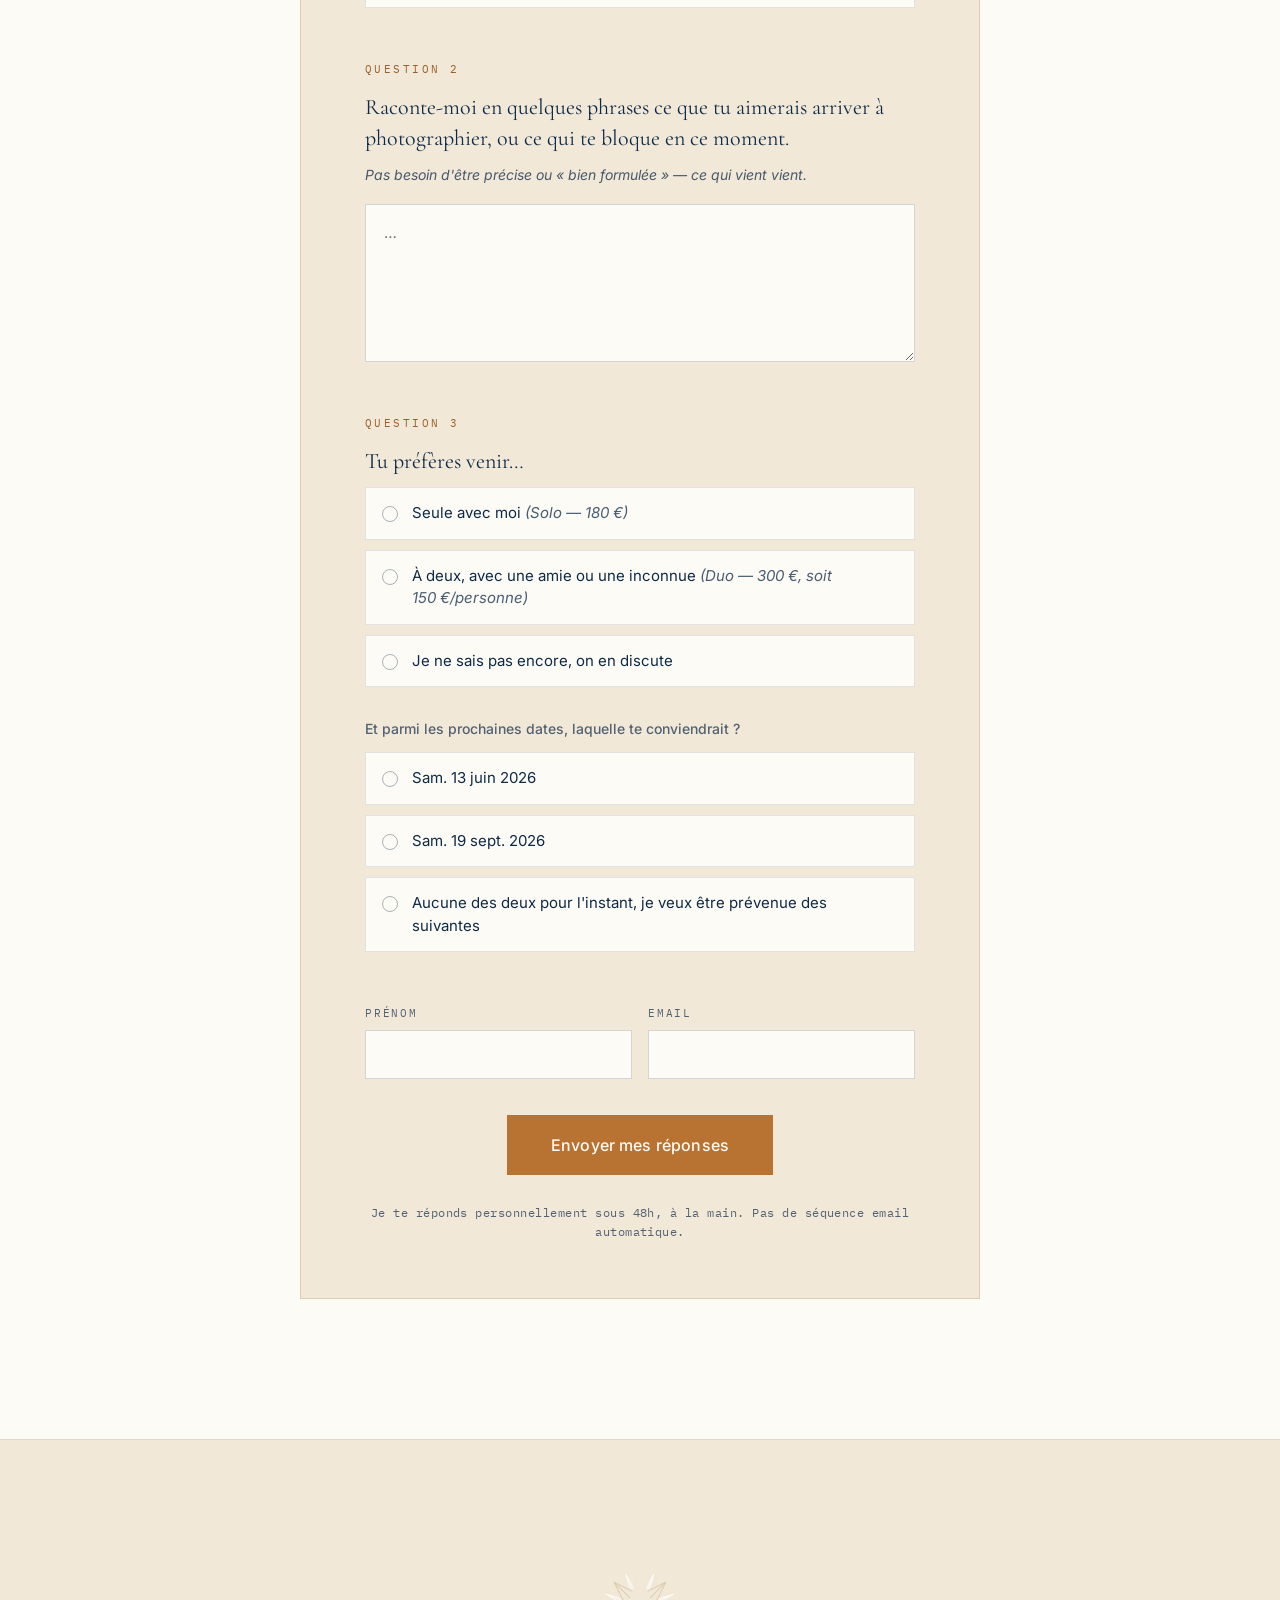
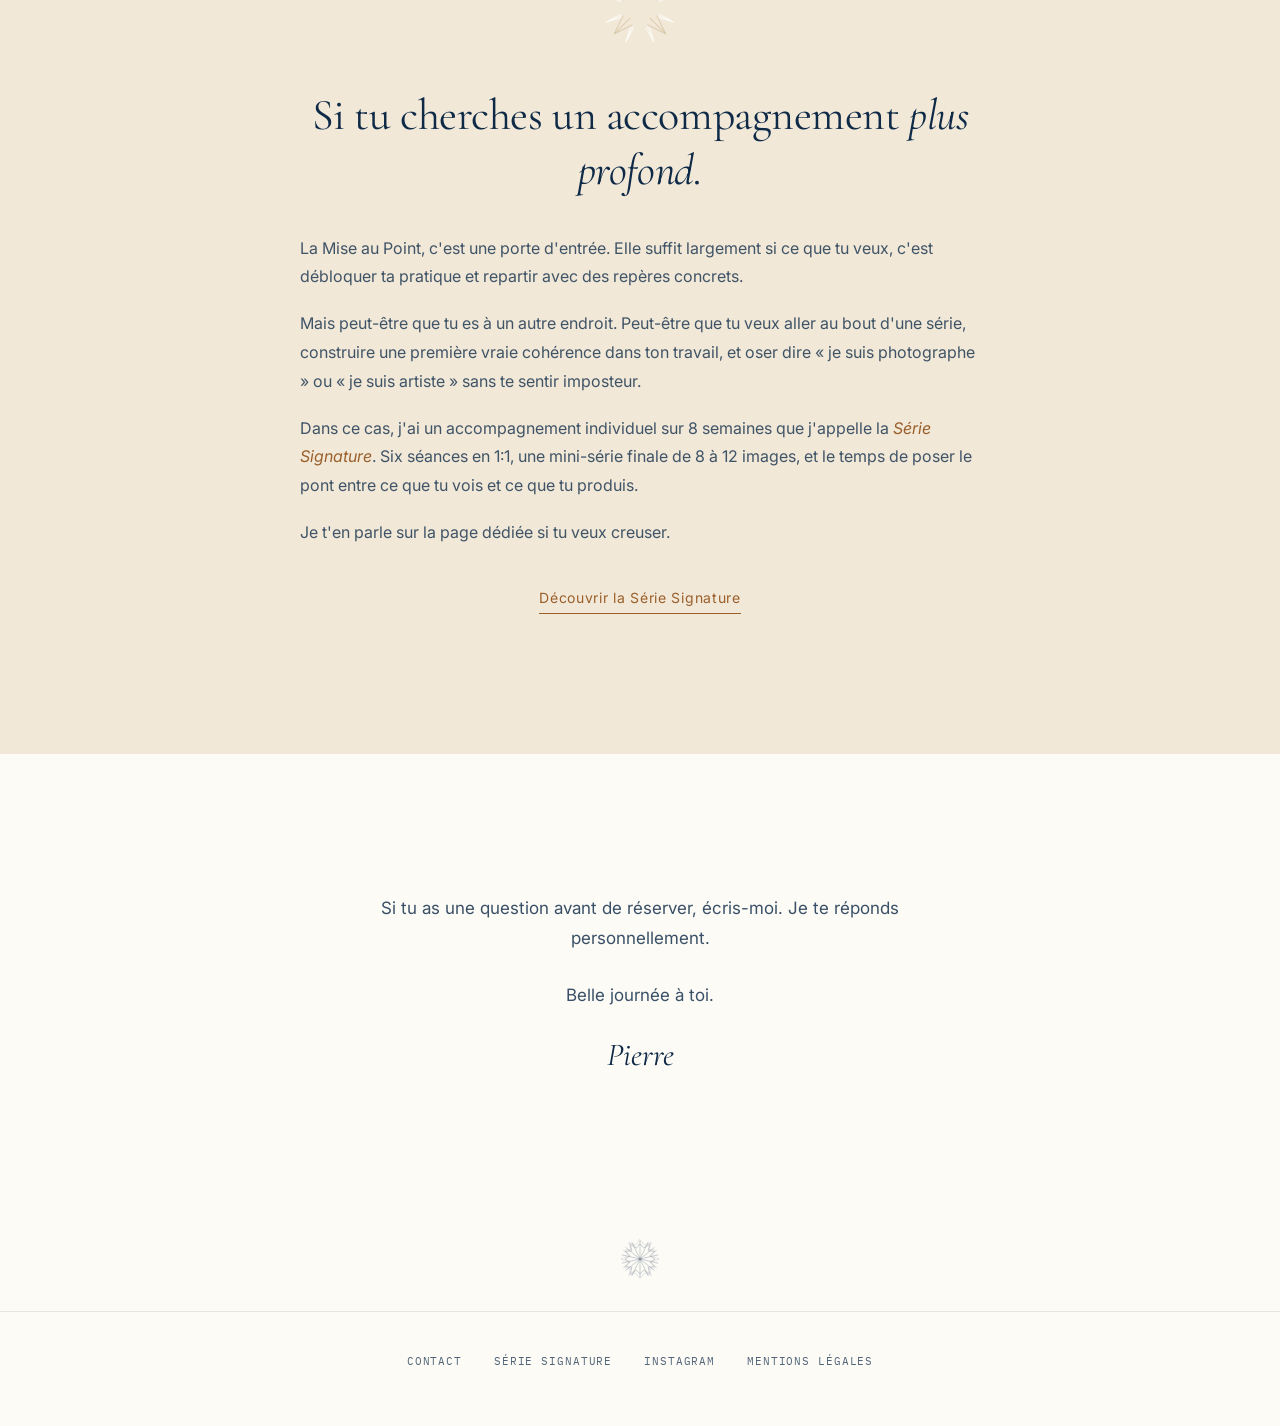
==== commit 73658e25: "Refonte contenu et tarifs : réorganisation sections + cartes prix - Déplace "Ce que ce n'est pas" en" ====
--- a/index.html
+++ b/index.html
@@ -5,6 +5,7 @@
 <meta name="viewport" content="width=device-width, initial-scale=1.0" />
 <title>Pierre Diquelou — Formation photo, Bretagne Sud</title>
 <meta name="description" content="Atelier photo terrain en Bretagne Sud. 2h30 en extérieur pour apprendre à faire sortir les images que tu as en tête." />
+<link rel="icon" href="favicon.svg" type="image/svg+xml">
 <link rel="preconnect" href="https://fonts.googleapis.com">
 <link rel="preconnect" href="https://fonts.gstatic.com" crossorigin>
 <link href="https://fonts.googleapis.com/css2?family=Cormorant+Garamond:ital,wght@0,300;0,400;0,500;1,400&family=Inter:wght@300;400;500;600&family=IBM+Plex+Mono:wght@400;500&display=swap" rel="stylesheet">
@@ -747,15 +748,32 @@
     grid-template-columns: 1fr 1fr;
     max-width: 820px;
     margin: 0 auto 64px;
-    border-top: 1px solid rgba(14, 42, 71, 0.18);
-    border-bottom: 1px solid rgba(14, 42, 71, 0.18);
+    gap: 20px;
   }
   .price-block {
-    padding: 56px 40px;
-    text-align: center;
-    border-left: 1px solid rgba(14, 42, 71, 0.18);
-  }
-  .price-block:first-child { border-left: none; }
+    background: #F1E8D8;
+    border: 1px solid #B87333;
+    padding: 48px 40px 40px;
+    text-align: center;
+    display: flex;
+    flex-direction: column;
+  }
+  .price-block .price-block-cta {
+    margin-top: auto;
+  }
+  .price-block-cta {
+    display: block;
+    margin-top: 28px;
+    padding: 14px 28px;
+    background: #B87333;
+    color: #FDFBF6;
+    font-size: 14px;
+    font-weight: 500;
+    text-align: center;
+    text-decoration: none;
+    transition: background .2s;
+  }
+  .price-block-cta:hover { background: #a0652c; }
   .price-label {
     font-family: var(--serif);
     font-style: italic;
@@ -765,11 +783,11 @@
   }
   .price-amount {
     font-family: var(--serif);
-    font-size: 44px;
+    font-size: 52px;
     font-weight: 400;
     font-style: italic;
     line-height: 1;
-    color: var(--navy);
+    color: #0E2A47;
     margin-bottom: 14px;
   }
   .price-perperson {
@@ -847,9 +865,8 @@
 
   @media (max-width: 900px) {
     .pricing { padding: 80px 24px; }
-    .pricing-grid { grid-template-columns: 1fr; }
-    .price-block { border-left: none; border-top: 1px solid rgba(14, 42, 71, 0.18); padding: 40px 24px; }
-    .price-block:first-child { border-top: none; }
+    .pricing-grid { grid-template-columns: 1fr; gap: 16px; }
+    .price-block { border: 1px solid #B87333; padding: 40px 24px; }
     .price-amount { font-size: 38px; }
     .next-dates { padding: 24px 20px; }
     .next-dates-list li { flex-direction: column; gap: 4px; }
@@ -1175,7 +1192,7 @@
       <p>Tu as des images qui vivent dans ta tête, parfois depuis des années. Tu sais les voir. Tu sais les sentir.</p>
       <p>Et pourtant, quand tu appuies sur le déclencheur, ce qui ressort ne ressemble pas vraiment à ce que tu voulais.</p>
       <p class="hero-closer">Tu n'es pas nulle en technique. Tu cherches quelqu'un qui la traduit dans ta langue.</p>
-      <a href="#tarifs" class="hero-anchor">Voir les prochaines dates</a>
+      <a href="#candidature" class="hero-anchor">Voir les prochaines dates</a>
       <p class="hero-anchor-note">À partir de 180 € · 2h30 · Bretagne Sud · samedi matin</p>
       <p class="hero-anchor-note">Inscription via formulaire personnel de 3 questions.</p>
     </div>
@@ -1183,6 +1200,18 @@
   <div class="hero-visual" role="img" aria-label="Paysage breton en lumière douce"></div>
   <img class="hero-wave" src="assets/wave-copper-on-blue.png" alt="" aria-hidden="true" />
 </header>
+
+<!-- ——— CE QUE CE N'EST PAS ——— -->
+<section class="not-that">
+  <div class="not-that-inner">
+    <p class="section-lede" style="text-align:center;">Avant tout le reste, voilà ce que cette matinée n'est pas. Parce que ça vaut la peine de le dire tout de suite.</p>
+    <h2 class="section-title">Ce que ce <em>n'est pas.</em></h2>
+    <div class="not-that-copy">
+      <p>Ce n'est pas un amphi. Ce n'est pas une course à la performance technique. Ce n'est pas une démonstration de matériel. Tu ne vas pas te retrouver avec dix personnes et dix boîtiers qui brillent plus que le tien.</p>
+      <p class="not-that-closer">C'est une table, deux chaises, une matinée, ton regard et le mien.</p>
+    </div>
+  </div>
+</section>
 
 <!-- ——— 2. CE QUE TU VAS TROUVER ICI ——— -->
 <section class="found">
@@ -1194,22 +1223,6 @@
       <p>De ce que tu regardes, de ce qui te touche, de ce que tu as envie de montrer. Et c'est à partir de là qu'on remonte vers la technique : pas l'inverse.</p>
       <p>C'est ce que j'appelle <em class="accent">la technique traduite en émotions</em>. Chaque réglage est relié à un effet visuel concret, à une sensation, à une intention. Pas à un schéma abstrait que tu oublieras la semaine suivante.</p>
       <p>Et quand une image rate — ça arrive, et c'est tant mieux —, on ne la jette pas. On la regarde. Une photo qui ne ressemble pas à ce que tu voulais, ce n'est pas un échec : c'est une matière. Elle te dit ce qui s'est passé entre ton intention et ton geste. C'est exactement là qu'on apprend.</p>
-    </div>
-  </div>
-</section>
-
-<!-- ——— 3. QUI JE SUIS ——— -->
-<section class="about">
-  <div class="about-grid">
-    <div class="about-image" role="img" aria-label="Pierre Diquelou en situation d'enseignement"></div>
-    <div class="about-content">
-      <h2 class="section-title">Qui je suis <em>(et qui je ne suis pas).</em></h2>
-      <p><strong>Je pars du principe que tu as déjà un regard. Mon boulot, c'est de te donner les outils pour le poser sur tes images.</strong></p>
-      <p>Je m'appelle Pierre Diquelou. Je suis photographe-formateur en Bretagne Sud, basé près de Quimperlé.</p>
-      <p>Je ne suis pas le photographe star qui va te faire rêver avec son travail. Je suis celui qui se place à côté de toi — pas devant — pour t'aider à trouver ton regard, pas à copier le mien.</p>
-      <p>Une voie d'escalade, ça se lit avant de se grimper. Tu observes les prises, tu visualises le mouvement, tu sens où ton corps va aller. La photo, c'est pareil. Sauf qu'ici, les prises s'appellent lumière, cadre, distance, exposition.</p>
-      <p>Mon métier, c'est de traduire. De prendre ce qui te semble flou, technique, intimidant, et de te le rendre dans une forme que ta sensibilité peut attraper. Avec des exemples concrets, parfois des comparaisons avec la montagne ou le sport — pas par coquetterie, parce que ça marche mieux qu'un tableau de réglages.</p>
-      <p>(Et si je te ressers une analogie d'escalade pour la troisième fois de la matinée, tu peux me le faire remarquer.)</p>
     </div>
   </div>
 </section>
@@ -1272,6 +1285,22 @@
   </div>
 </section>
 
+<!-- ——— 3. QUI JE SUIS ——— -->
+<section class="about">
+  <div class="about-grid">
+    <div class="about-image" role="img" aria-label="Pierre Diquelou en situation d'enseignement"></div>
+    <div class="about-content">
+      <h2 class="section-title">Qui je suis <em>(et qui je ne suis pas).</em></h2>
+      <p><strong>Je pars du principe que tu as déjà un regard. Mon boulot, c'est de te donner les outils pour le poser sur tes images.</strong></p>
+      <p>Je m'appelle Pierre Diquelou. Je suis photographe-formateur en Bretagne Sud, basé près de Quimperlé.</p>
+      <p>Je ne suis pas le photographe star qui va te faire rêver avec son travail. Je suis celui qui se place à côté de toi — pas devant — pour t'aider à trouver ton regard, pas à copier le mien.</p>
+      <p>Une voie d'escalade, ça se lit avant de se grimper. Tu observes les prises, tu visualises le mouvement, tu sens où ton corps va aller. La photo, c'est pareil. Sauf qu'ici, les prises s'appellent lumière, cadre, distance, exposition.</p>
+      <p>Mon métier, c'est de traduire. De prendre ce qui te semble flou, technique, intimidant, et de te le rendre dans une forme que ta sensibilité peut attraper. Avec des exemples concrets, parfois des comparaisons avec la montagne ou le sport — pas par coquetterie, parce que ça marche mieux qu'un tableau de réglages.</p>
+      <p>(Et si je te ressers une analogie d'escalade pour la troisième fois de la matinée, tu peux me le faire remarquer.)</p>
+    </div>
+  </div>
+</section>
+
 <!-- ——— 6. SOLO OU DUO ——— -->
 <section class="solo-duo">
   <div class="section-head">
@@ -1305,7 +1334,7 @@
 
 <!-- ——— 7. TÉMOIGNAGE ——— -->
 <section class="testimonial">
-  <div class="testimonial-eyebrow">Elles sont passées par là</div>
+  <div class="testimonial-eyebrow">Ce qu'en dit Linda, après sa Mise au Point.</div>
   <p class="section-lede" style="text-align:center;max-width:680px;margin:0 auto 48px;">Pro en devenir, photographe amateur depuis longtemps, ou simplement curieuse de ton appareil — l'atelier se passe pareil. Voici ce que Linda en a dit après sa Mise au Point.</p>
   <div class="testimonial-inner">
     <div class="testimonial-photo" role="img" aria-label="Portrait de Linda Assandri-Grimout"></div>
@@ -1319,15 +1348,10 @@
   </div>
 </section>
 
-<!-- ——— CE QUE CE N'EST PAS + FAQ ——— -->
+<!-- ——— FAQ ——— -->
 <section class="not-that">
   <div class="not-that-inner">
-    <div class="not-that-eyebrow">Avant de t'inscrire</div>
-    <h2 class="section-title">Ce que ce <em>n'est pas.</em></h2>
-    <div class="not-that-copy">
-      <p>Ce n'est pas un amphi. Ce n'est pas une course à la performance technique. Ce n'est pas une démonstration de matériel. Tu ne vas pas te retrouver avec dix personnes et dix boîtiers qui brillent plus que le tien.</p>
-      <p class="not-that-closer">C'est une table, deux chaises, une matinée, ton regard et le mien.</p>
-    </div>
+    <div class="not-that-eyebrow">Avant de réserver, voilà les questions fréquentes</div>
     <div class="faq" role="list">
       <details class="faq-item" role="listitem">
         <summary>
@@ -1384,11 +1408,13 @@
     <div class="price-block">
       <div class="price-label">Solo</div>
       <div class="price-amount">180&nbsp;€</div>
+      <a href="#candidature" class="price-block-cta">Répondre aux questions</a>
     </div>
     <div class="price-block">
       <div class="price-label">Duo</div>
       <div class="price-amount">300&nbsp;€</div>
       <div class="price-perperson">soit 150&nbsp;€/personne</div>
+      <a href="#candidature" class="price-block-cta">Répondre aux questions</a>
     </div>
   </div>
   <div class="pricing-copy">
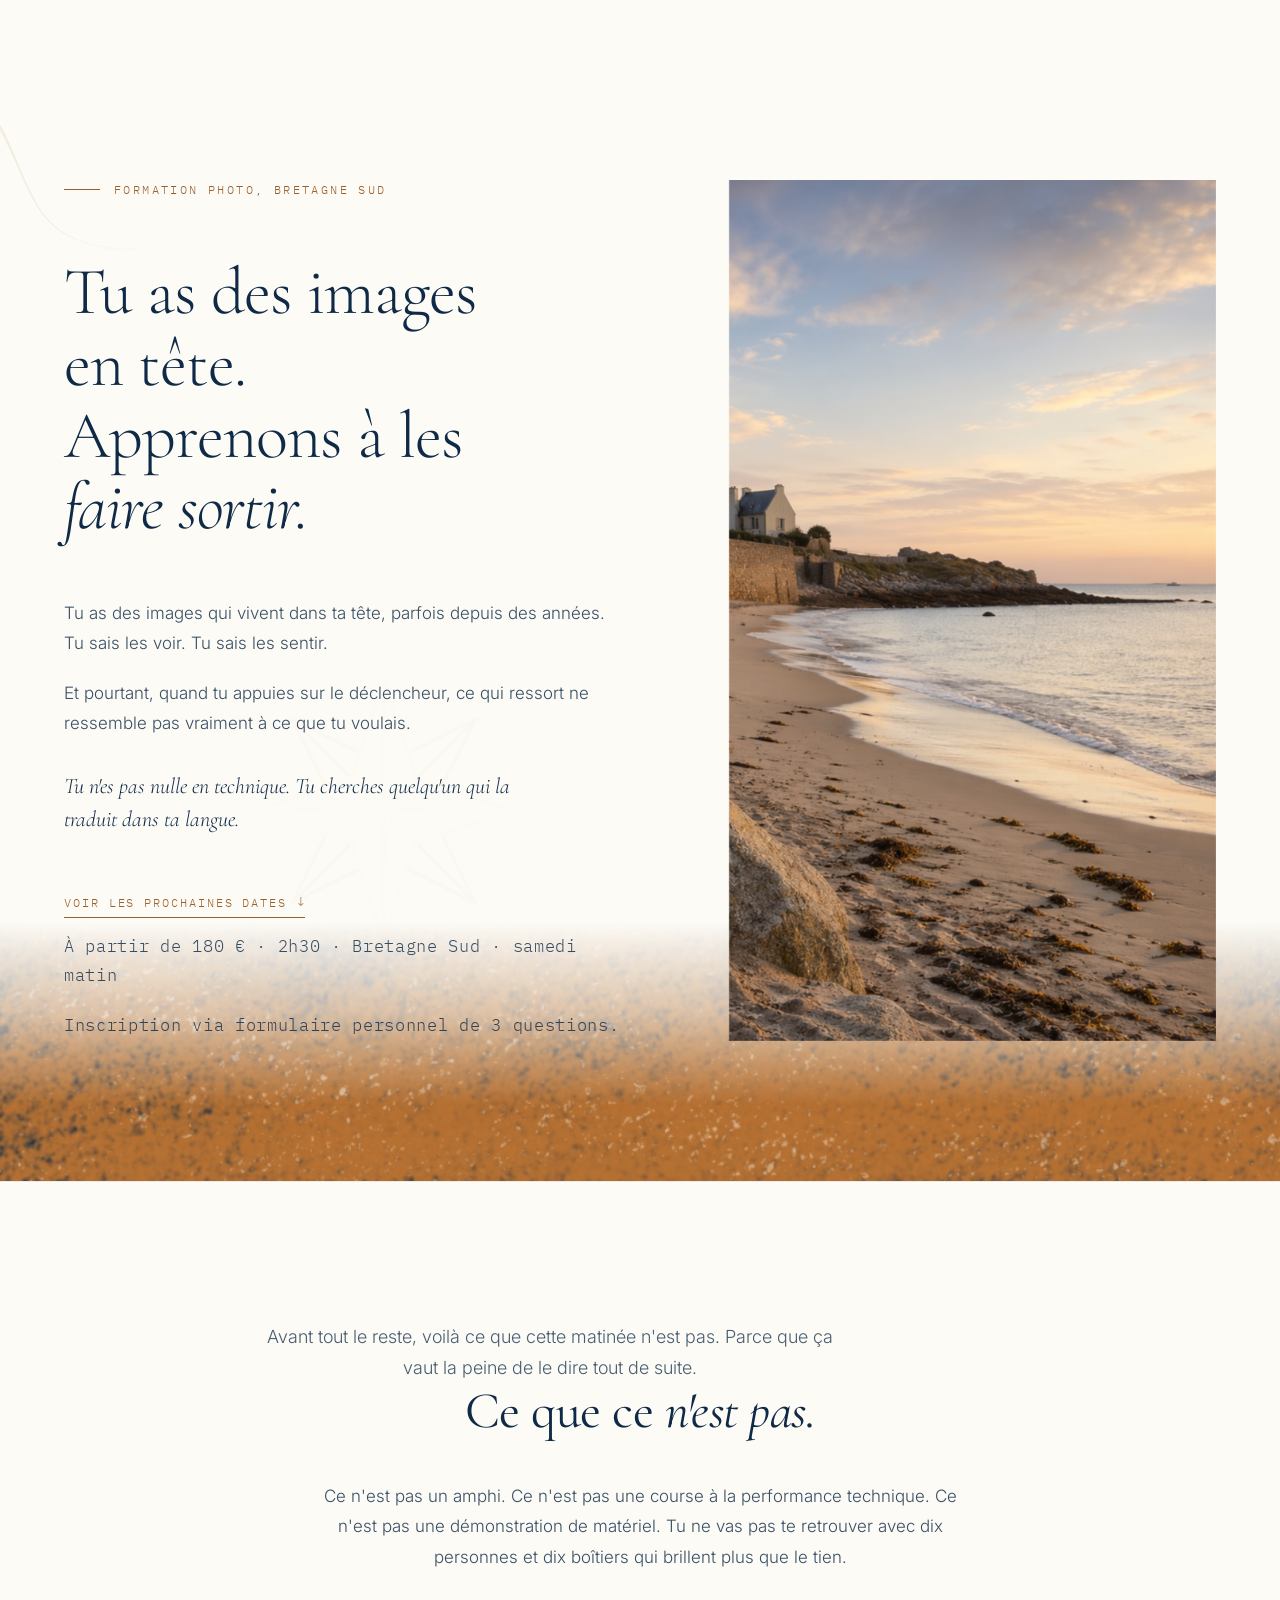
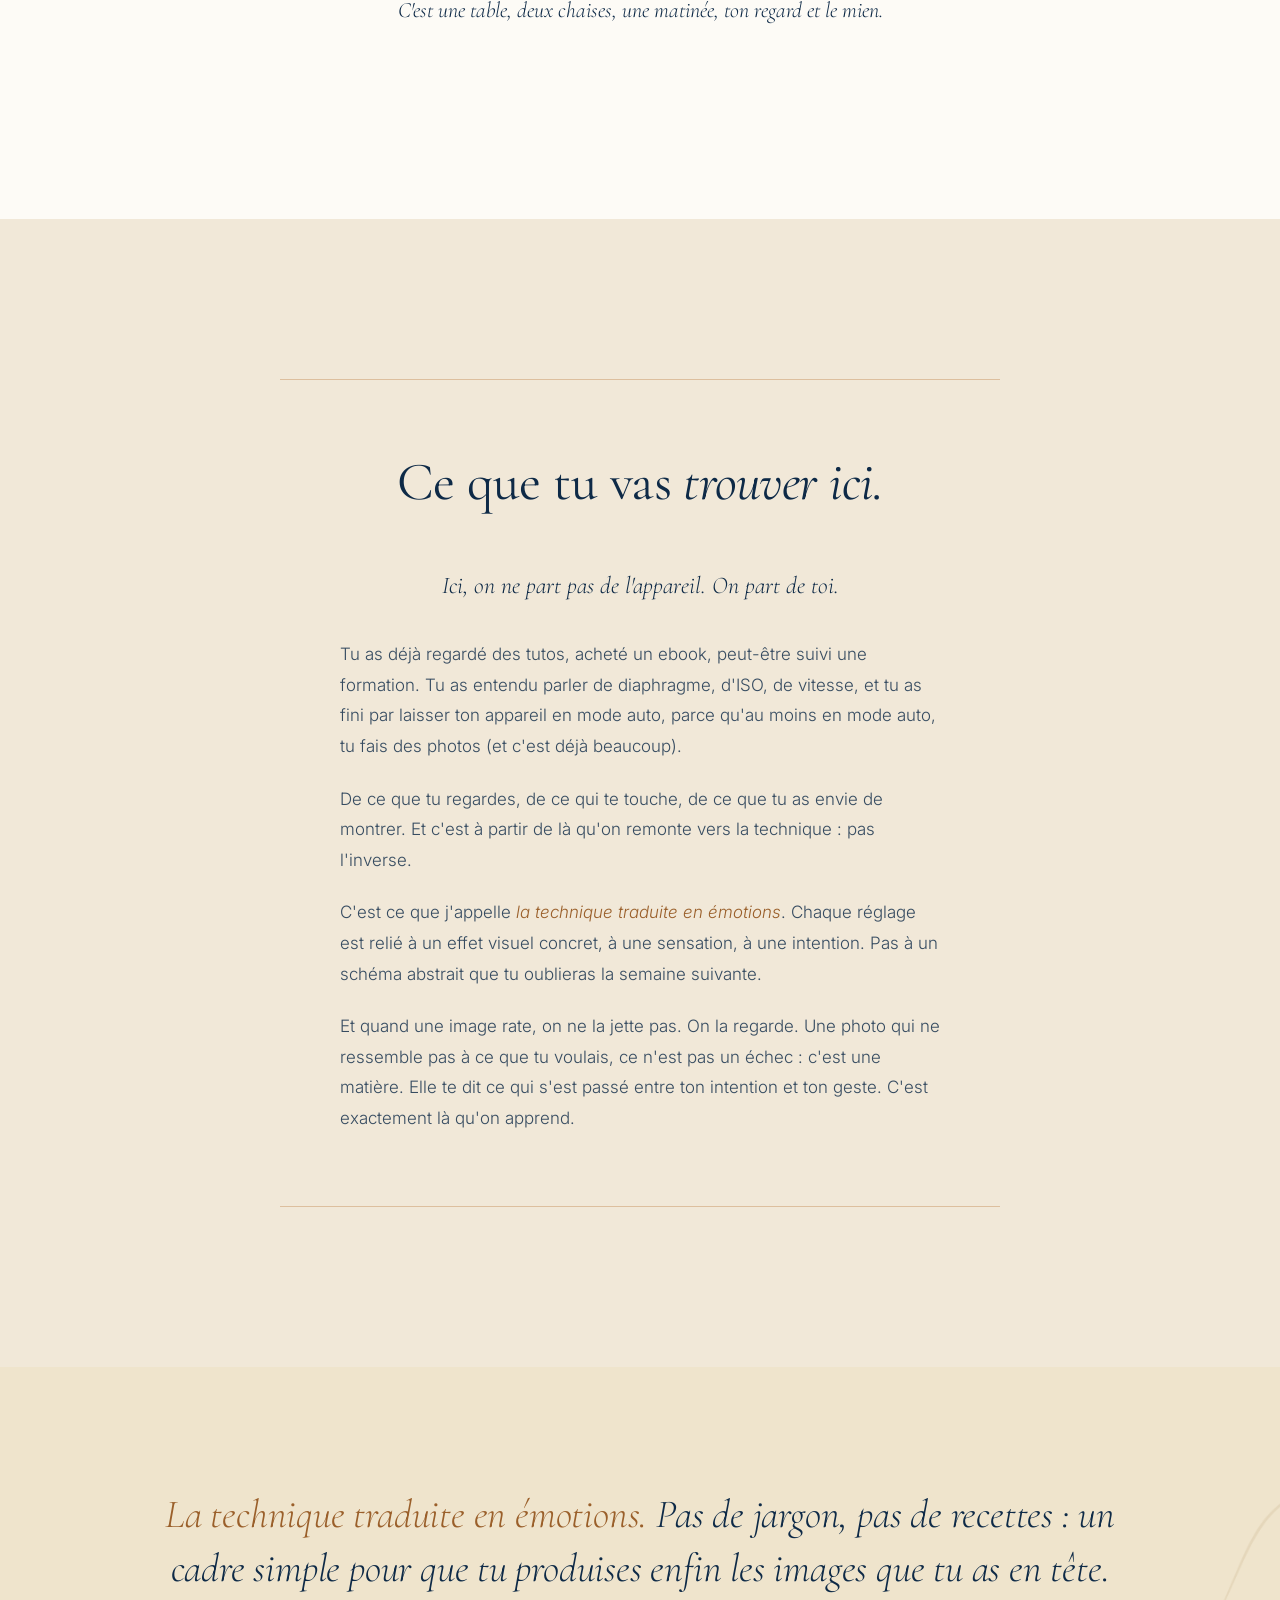
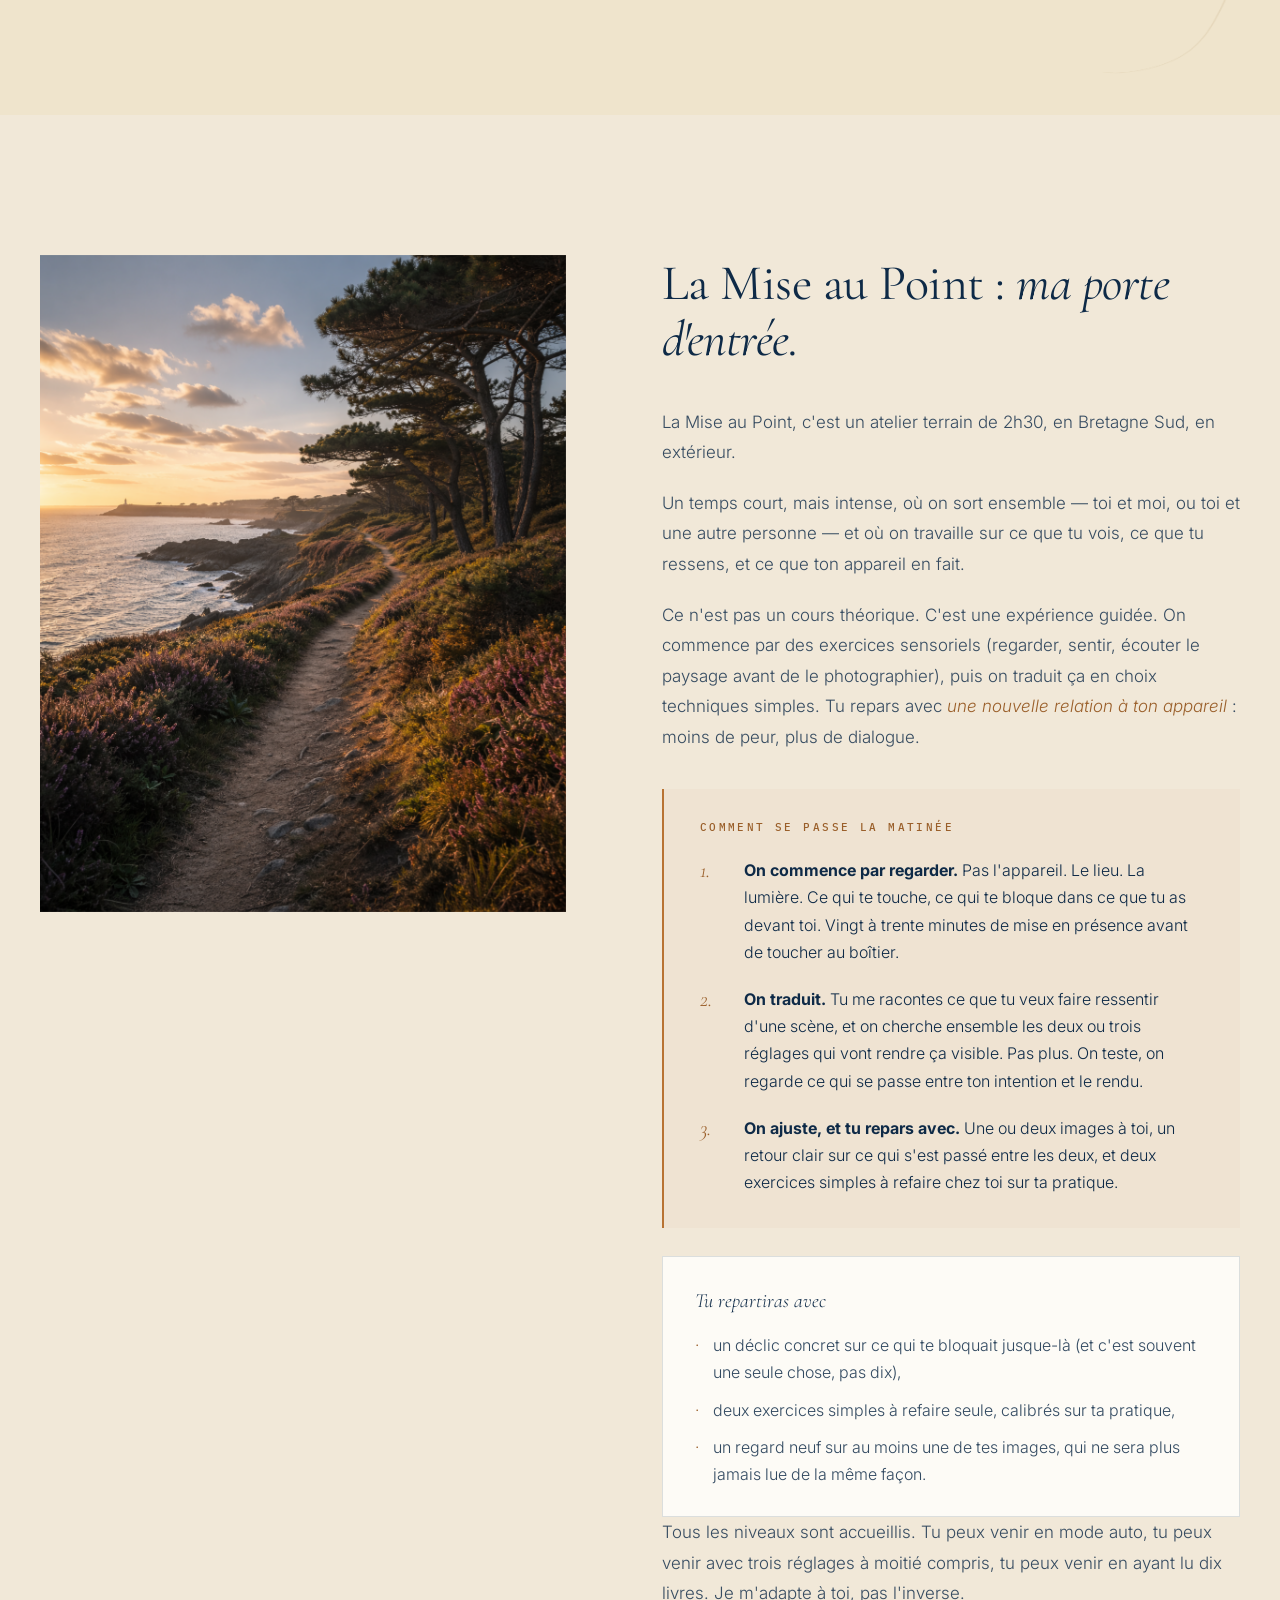
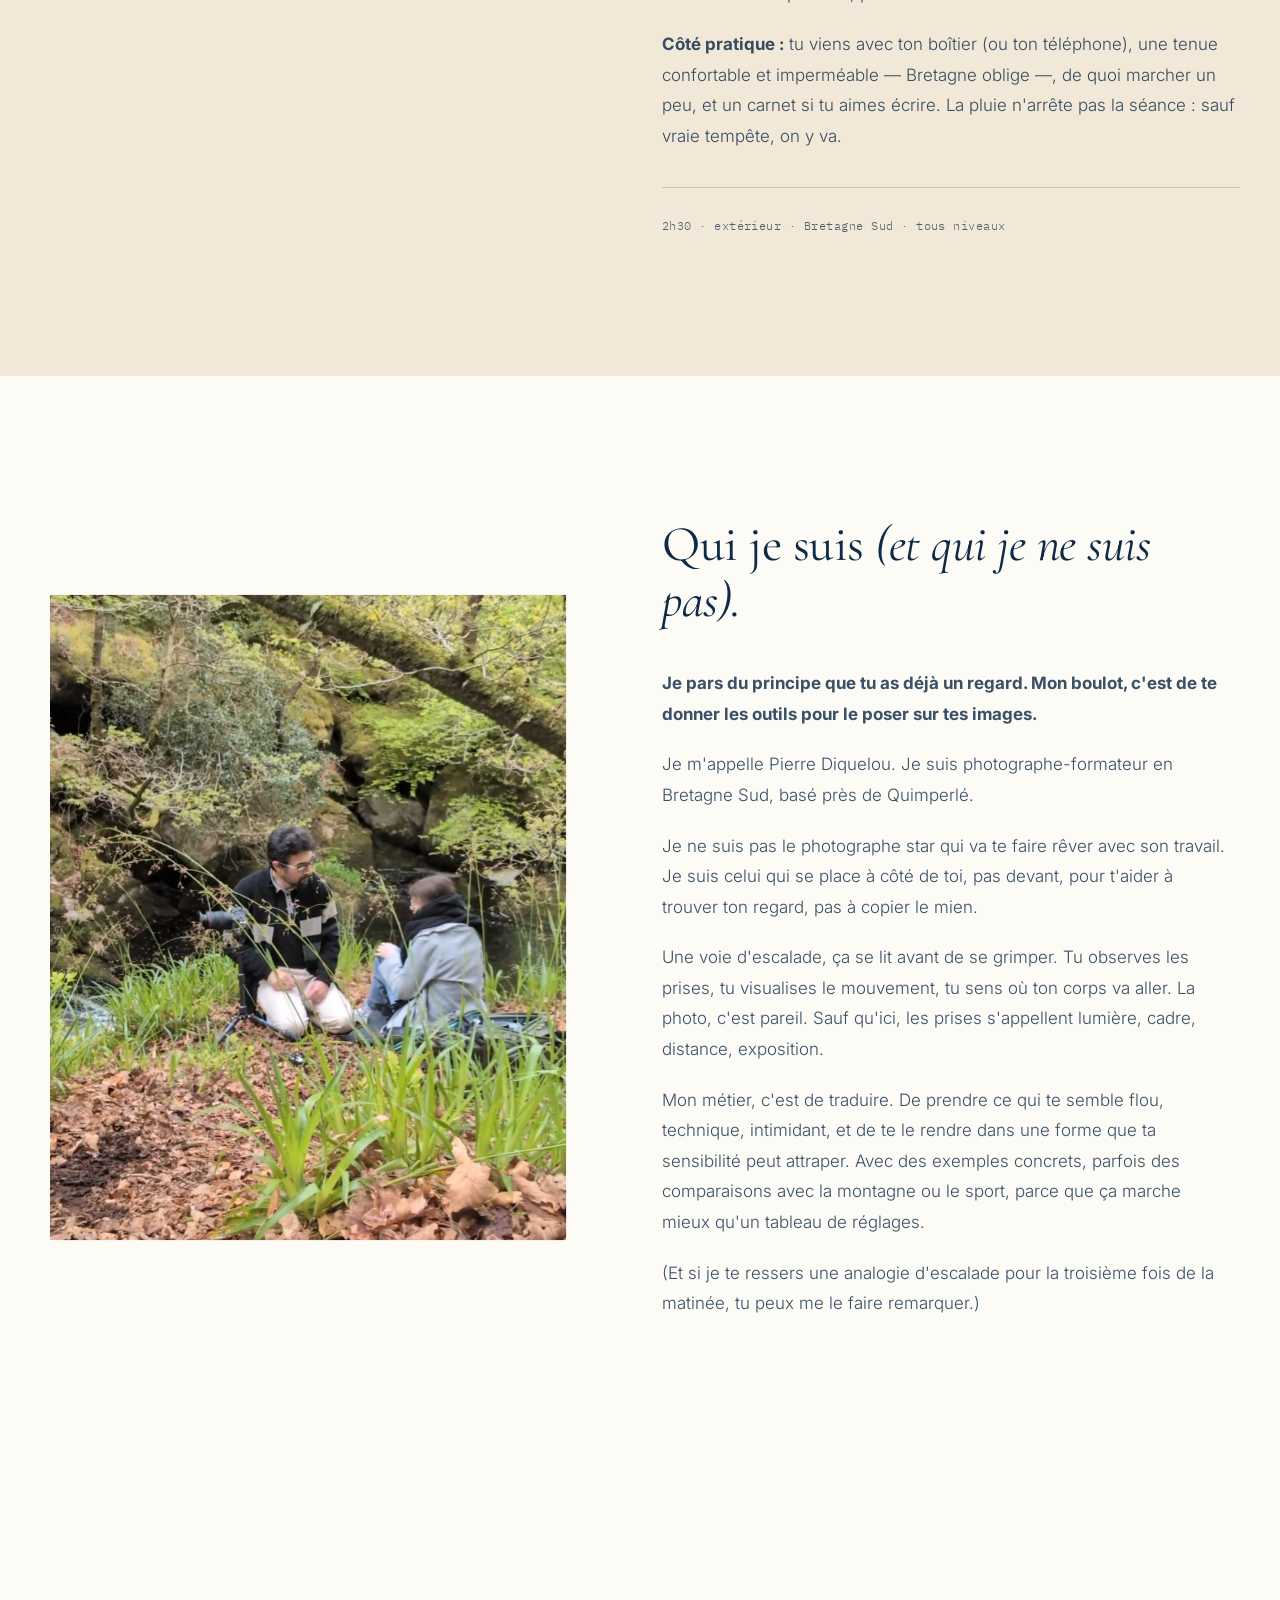
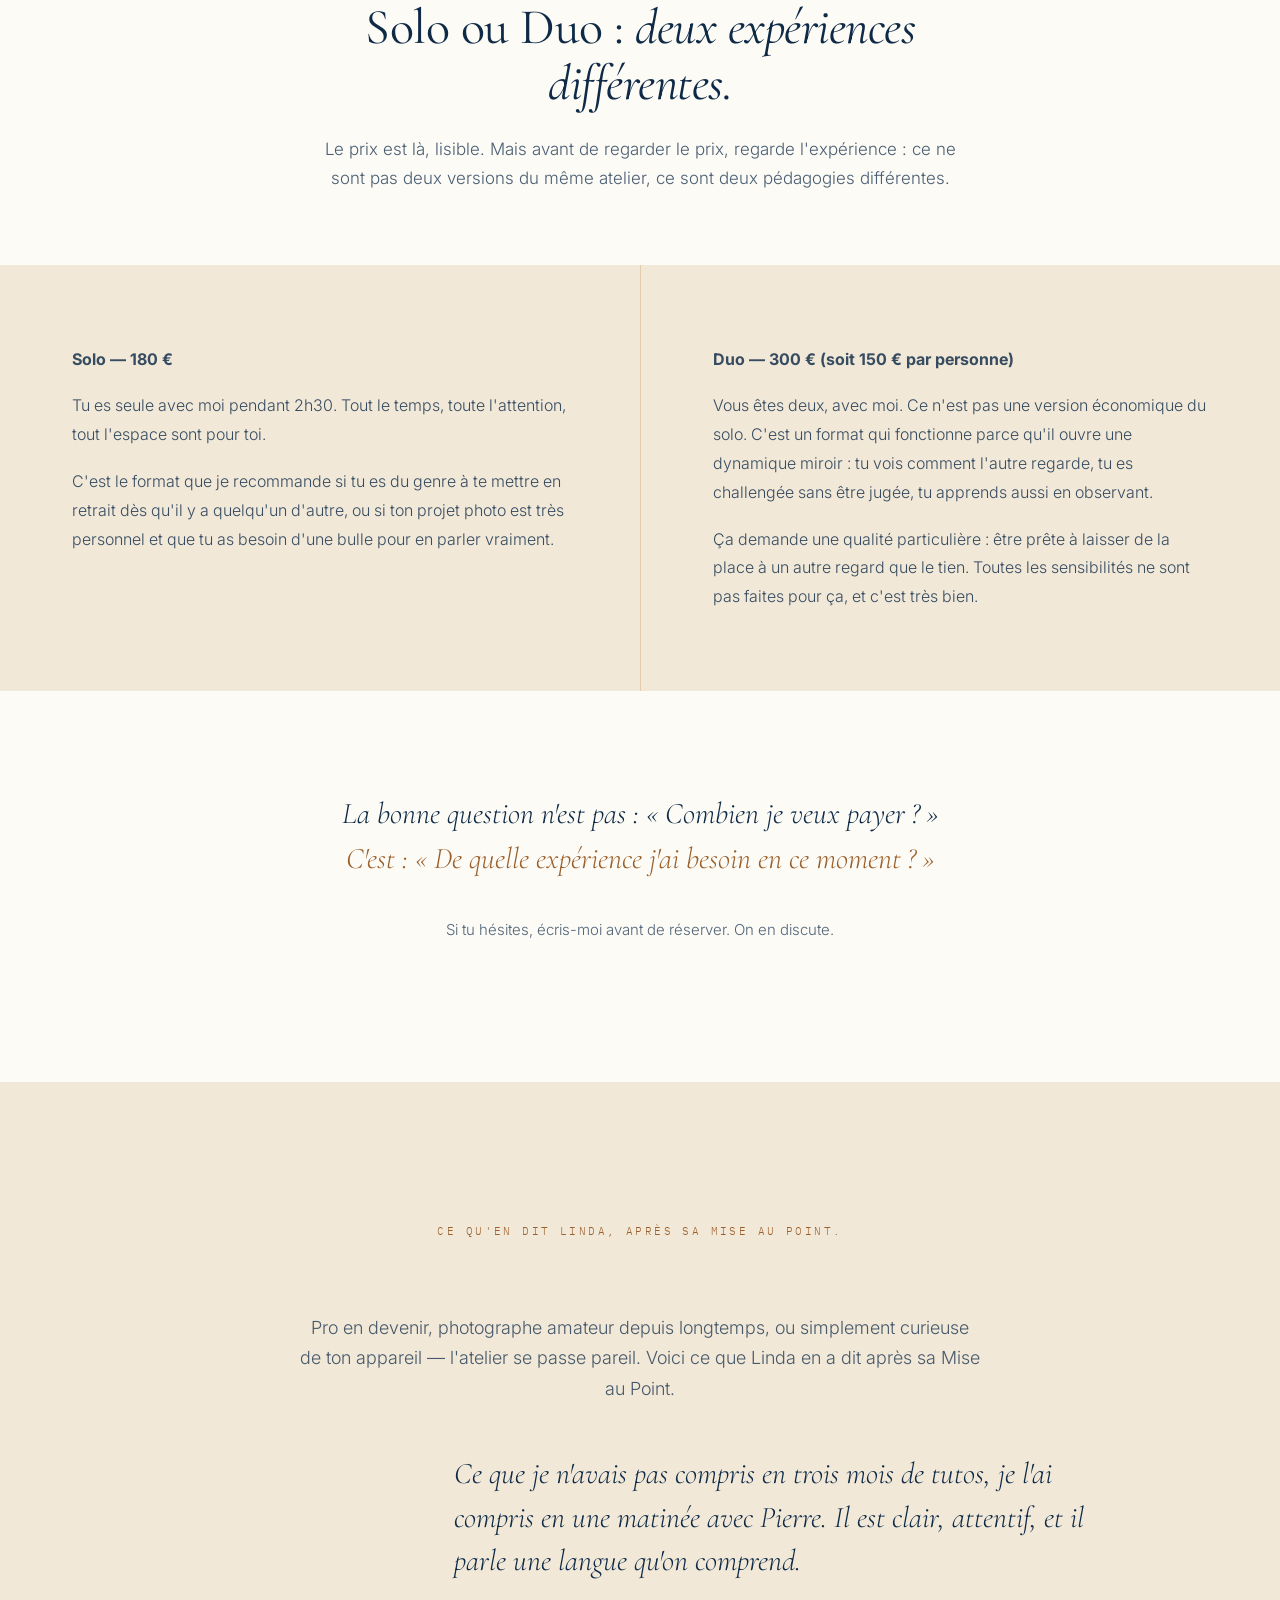
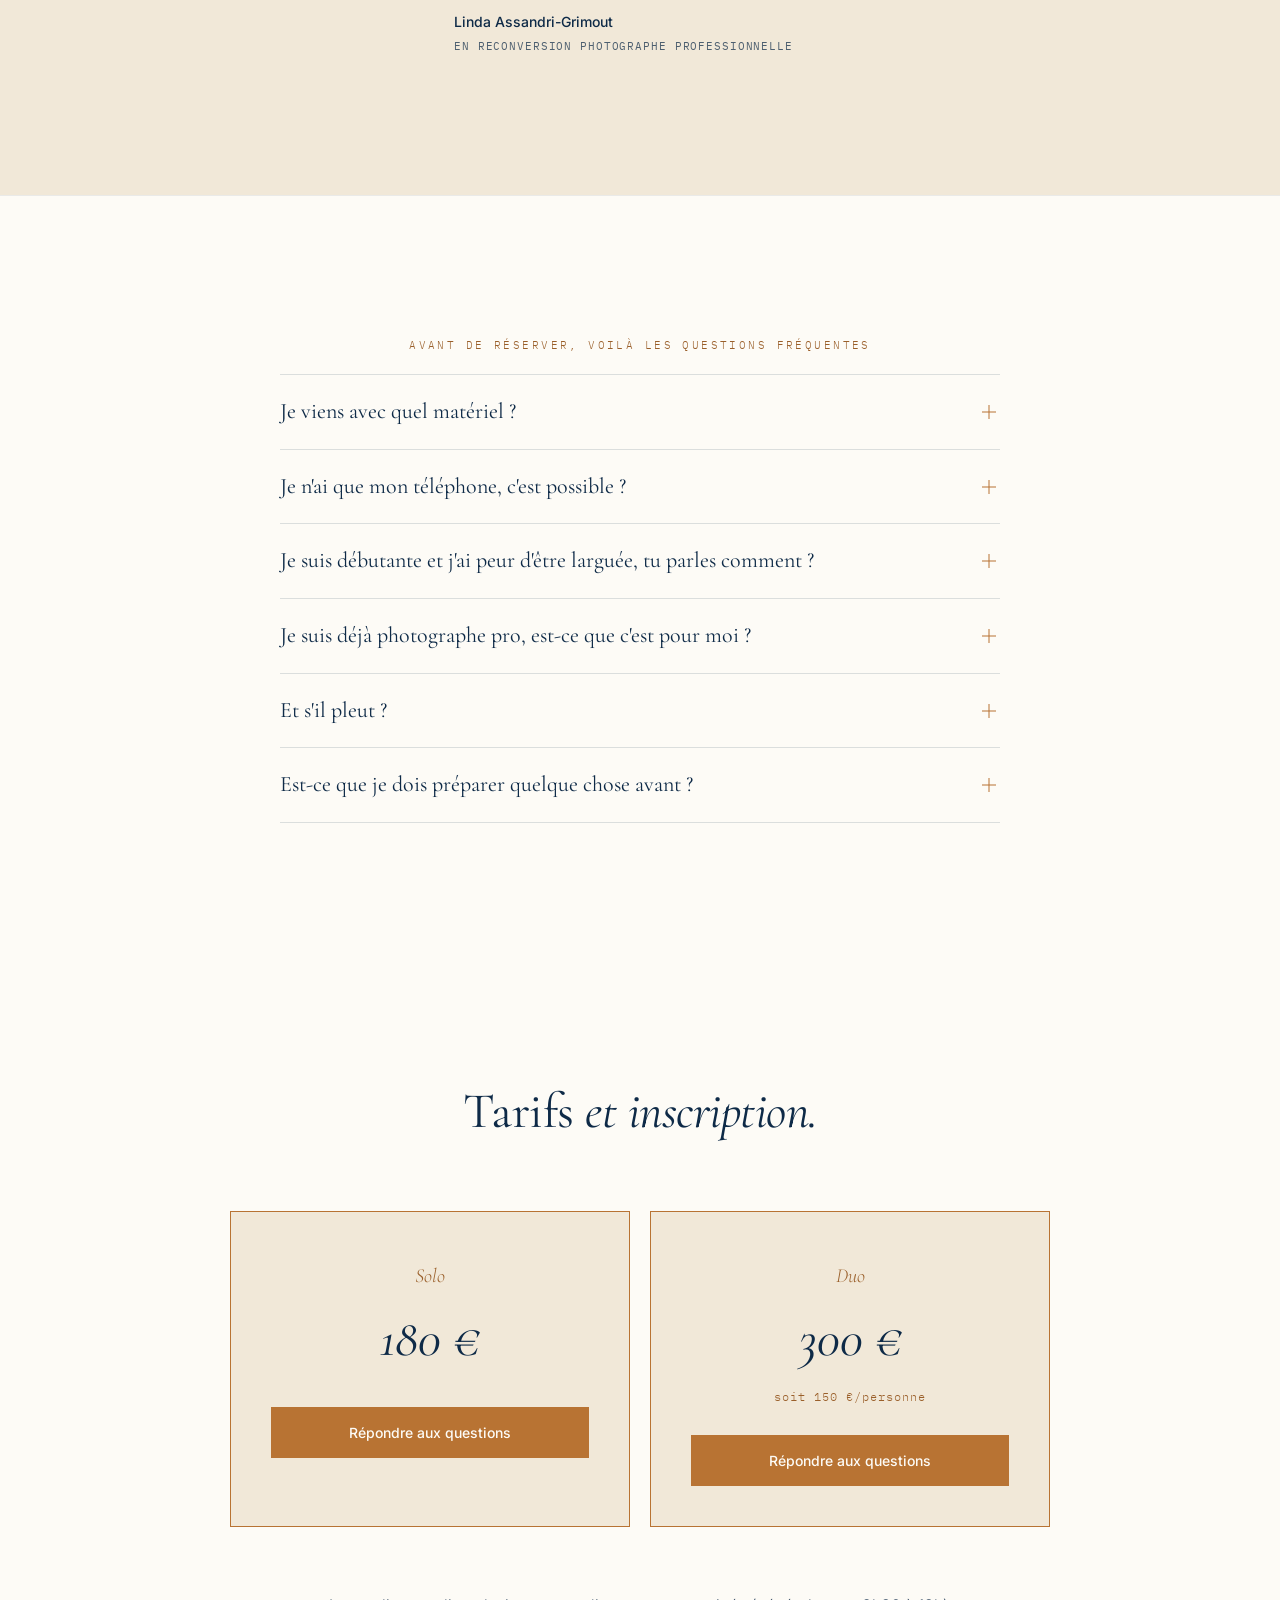
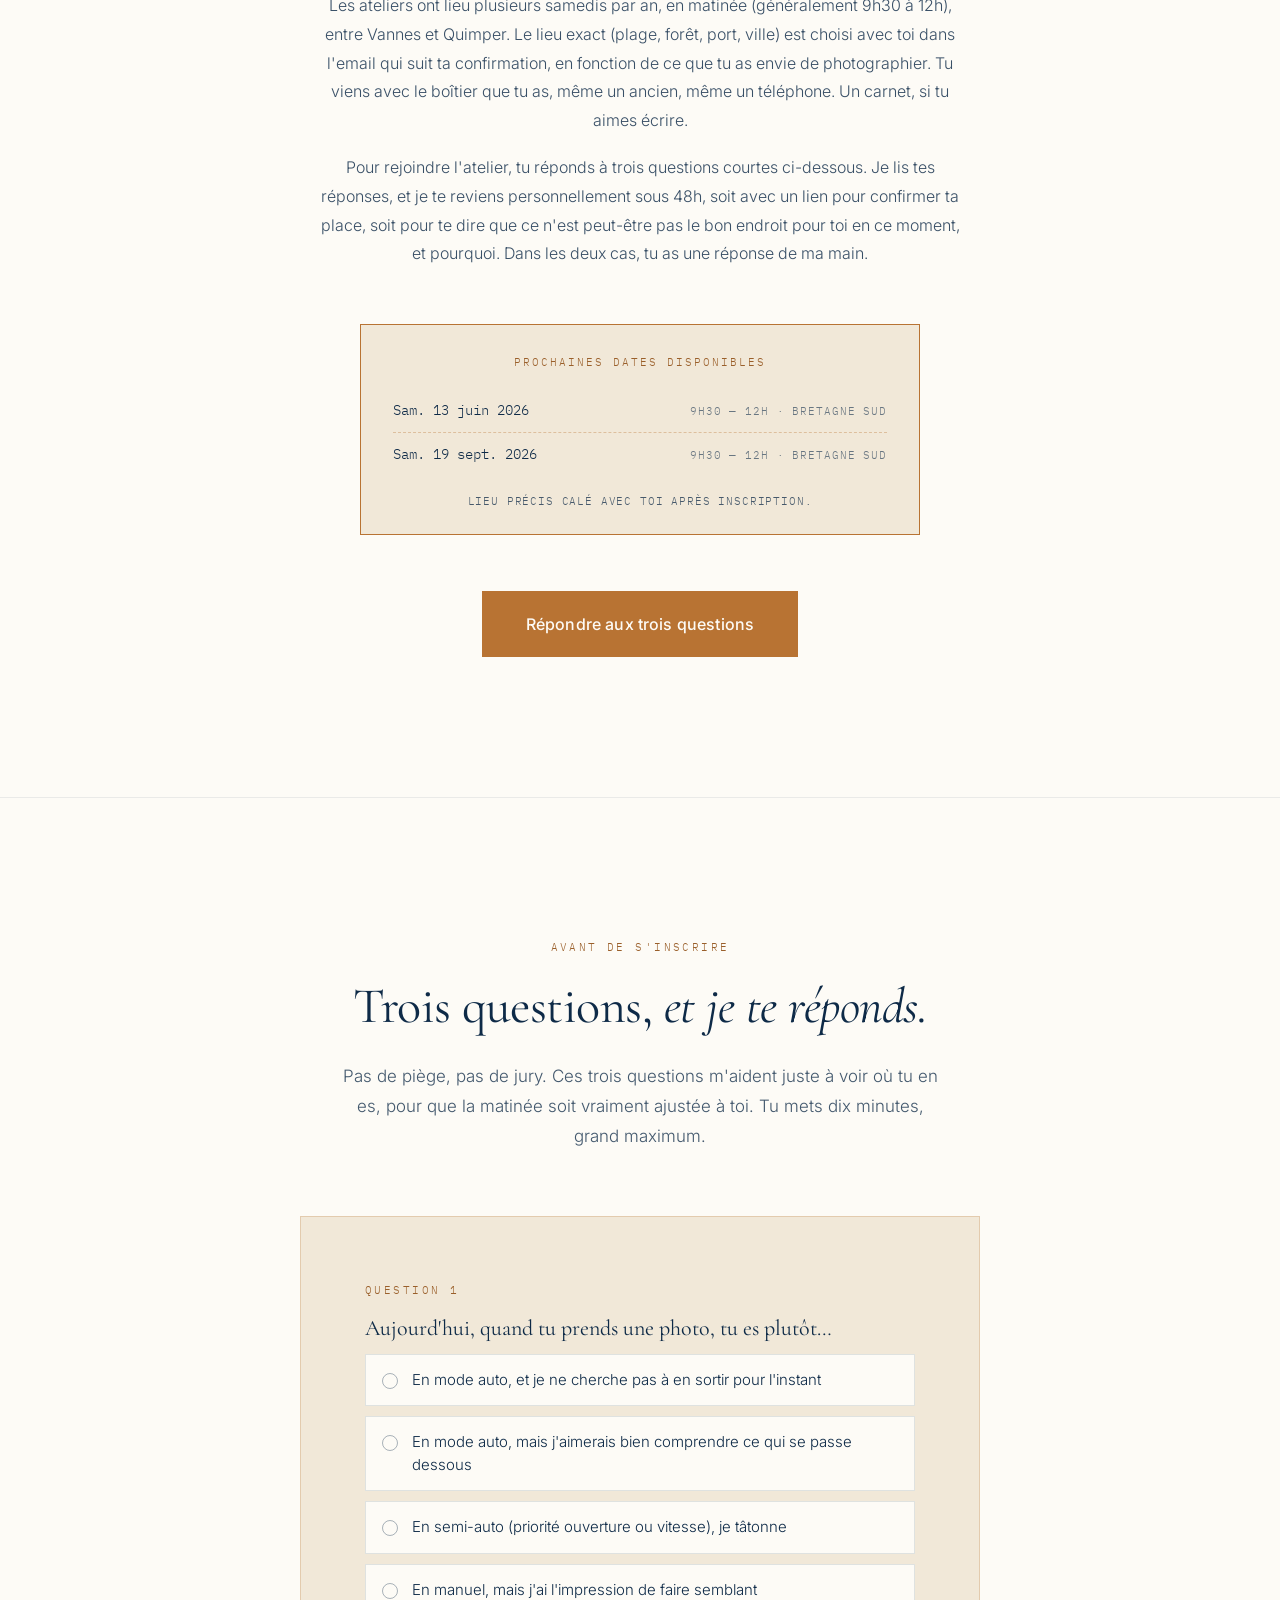
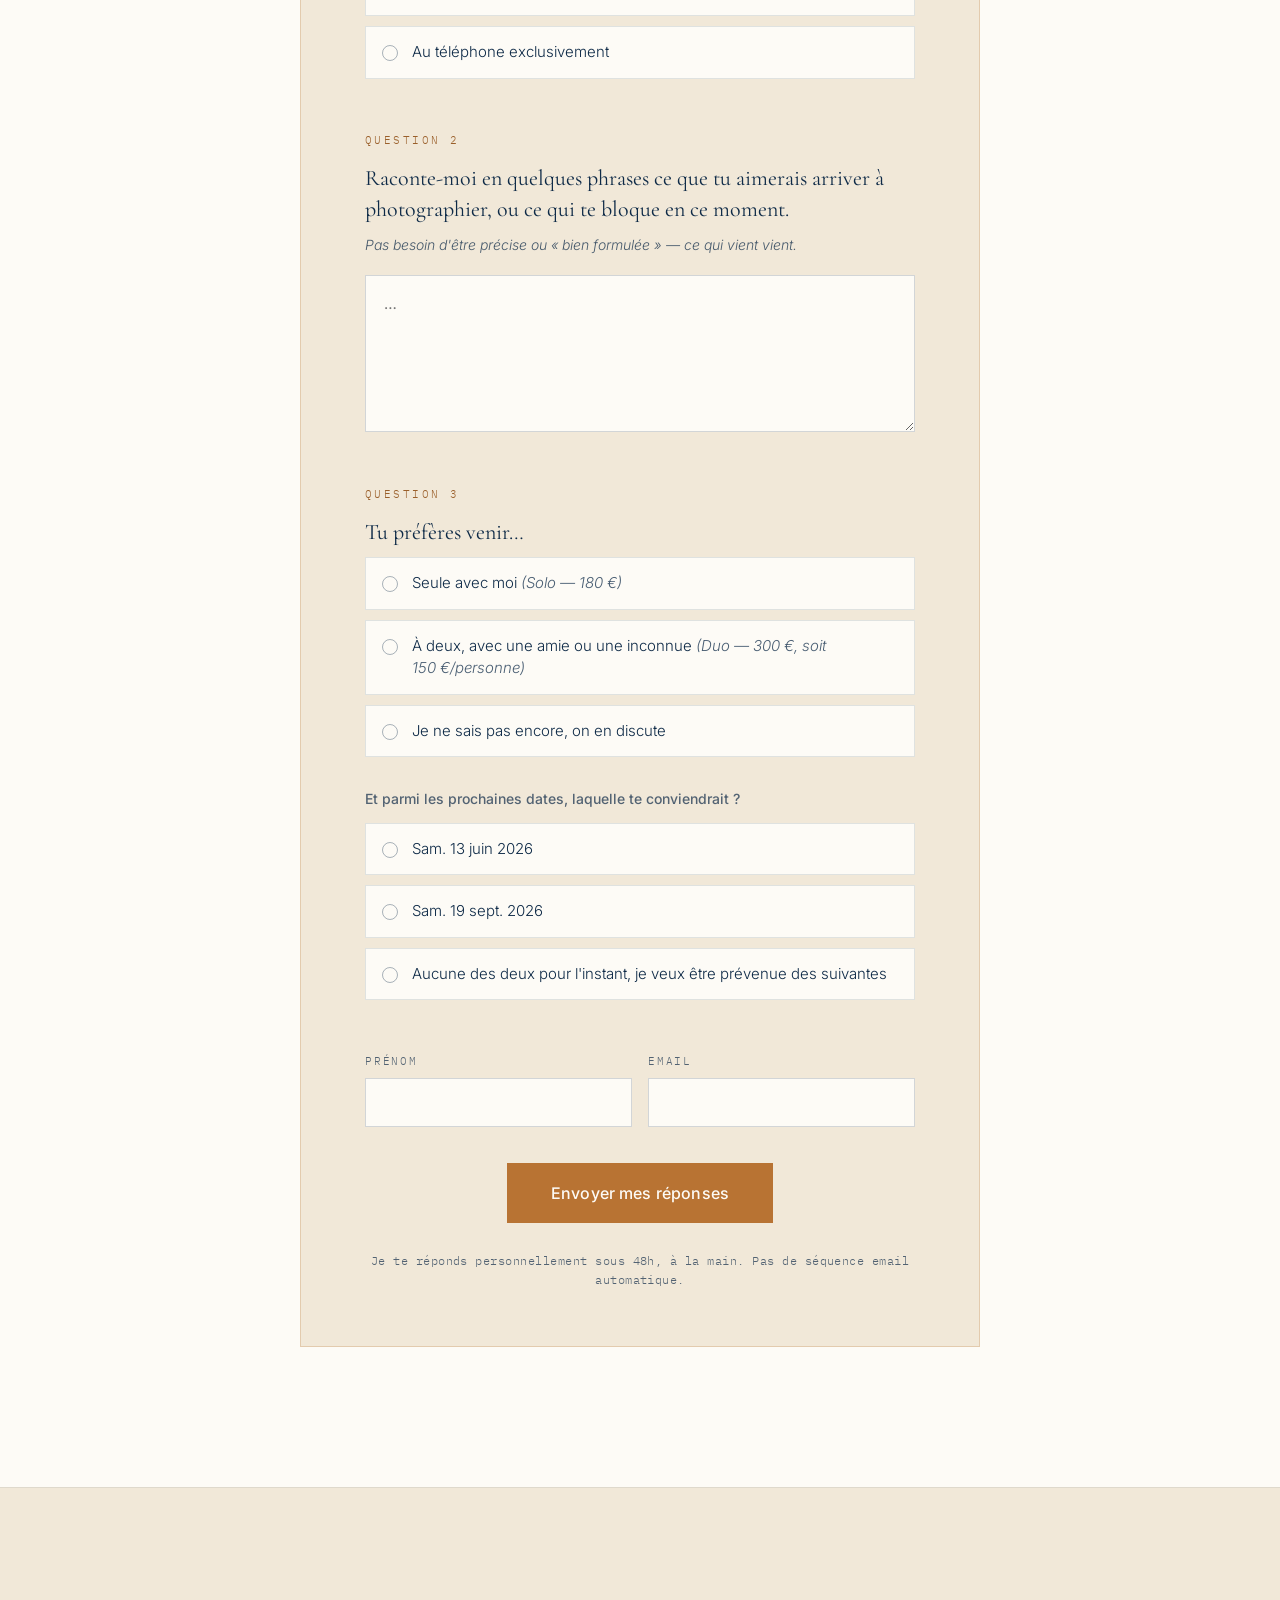
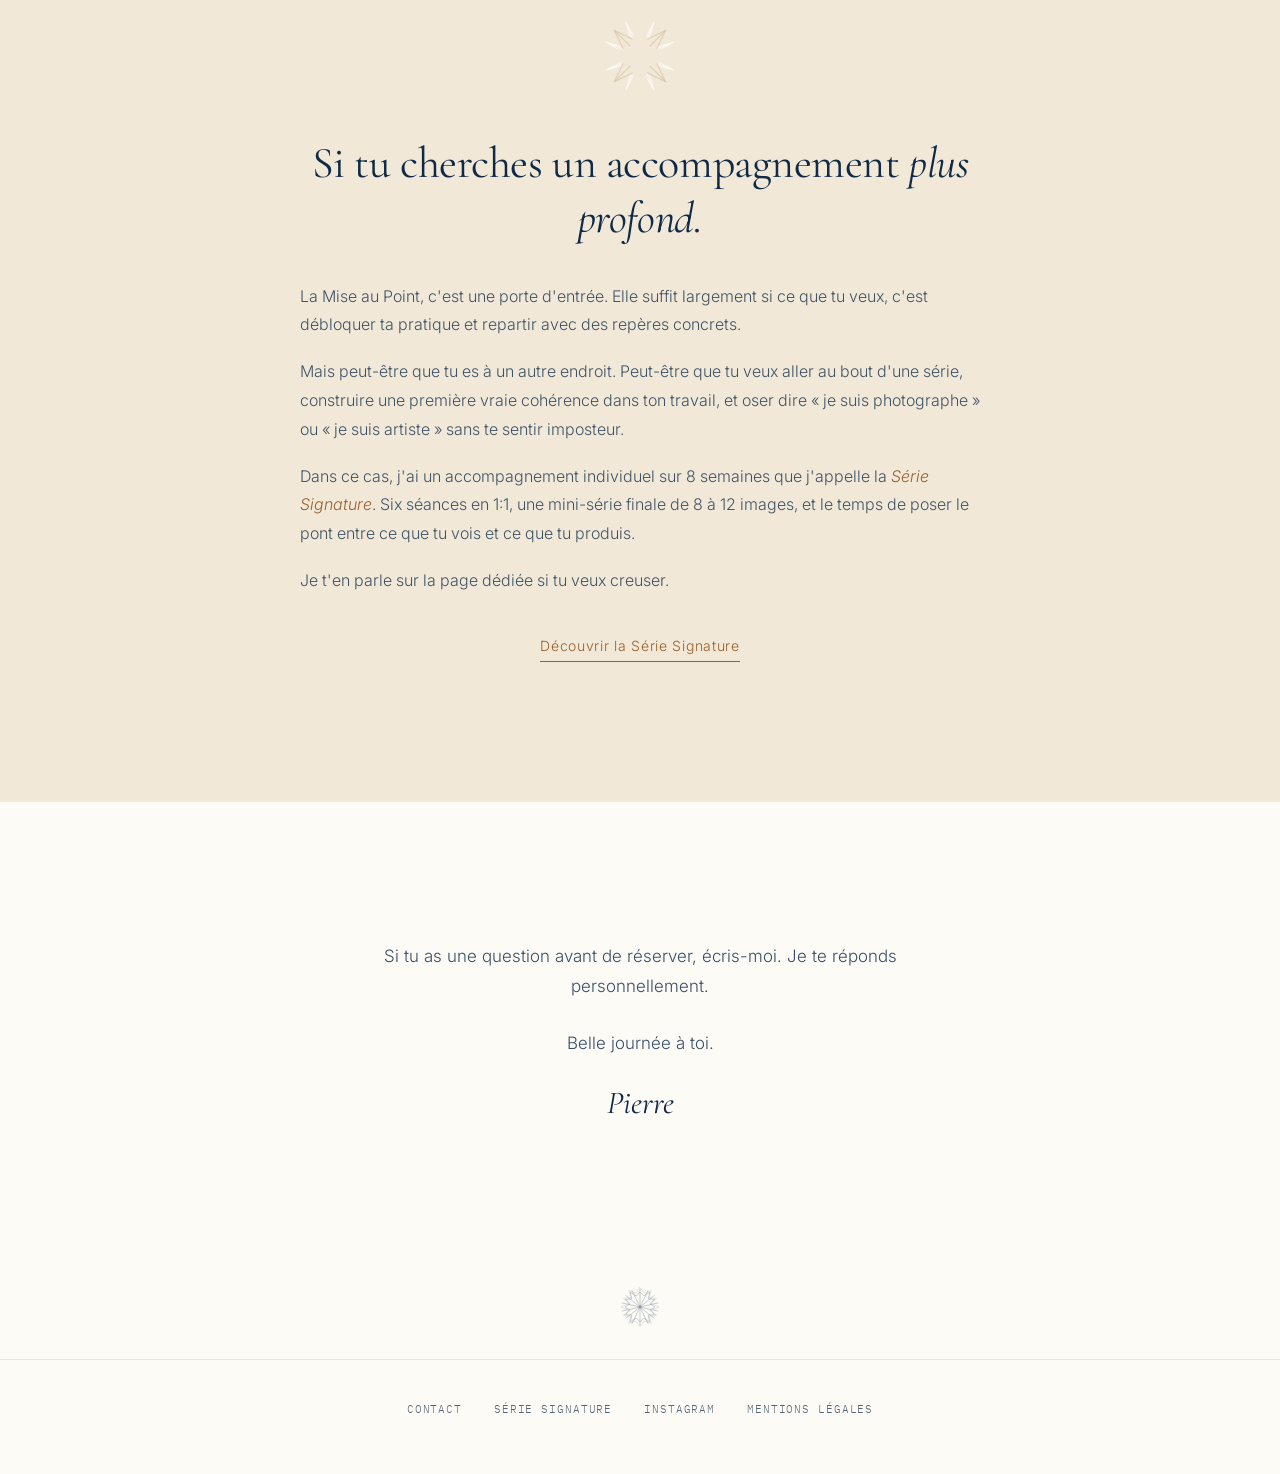
==== commit 59484bb8: "Implémenter le design final : landing page Formation Photo Remplace l'ancienne version par le design" ====
--- a/index.html
+++ b/index.html
@@ -8,36 +8,35 @@
 <link rel="icon" href="favicon.svg" type="image/svg+xml">
 <link rel="preconnect" href="https://fonts.googleapis.com">
 <link rel="preconnect" href="https://fonts.gstatic.com" crossorigin>
-<link href="https://fonts.googleapis.com/css2?family=Cormorant+Garamond:ital,wght@0,300;0,400;0,500;1,400&family=Inter:wght@300;400;500;600&family=IBM+Plex+Mono:wght@400;500&display=swap" rel="stylesheet">
+<link href="https://fonts.googleapis.com/css2?family=Cormorant+Garamond:ital,wght@0,300;0,400;0,500;0,600;1,400&family=Inter:wght@300;400;500;600&family=IBM+Plex+Mono:wght@400;500&display=swap" rel="stylesheet">
 <style>
   :root {
-    --navy:        #0E2A47;
-    --copper:      #B87333;        /* surfaces : bouton CTA, bordures, fonds tintés */
-    --copper-text: #9A5F2A;        /* texte cuivre — passe AA à 4.6:1 sur fonds clairs */
-    --sand:        #D9C7A6;
-    --sand-soft:   #E8DCC4;
-    --ivory:       #F1E8D8;
-    --gold:        #CBA24A;
-    --white:       #FDFBF6;
+    --navy: #0E2A47;
+    --copper: #B87333;
+    --copper-text: #9A5F2A;
+    --sand: #D9C7A6;
+    --sand-soft: #E8DCC4;
+    --ivory: #F1E8D8;
+    --gold: #CBA24A;
+    --white: #FDFBF6;
     --serif: "Cormorant Garamond", Georgia, serif;
-    --sans:  "Inter", -apple-system, BlinkMacSystemFont, sans-serif;
-    --mono:  "IBM Plex Mono", ui-monospace, monospace;
-  }
-
-  *, *::before, *::after { box-sizing: border-box; margin: 0; padding: 0; }
+    --sans: "Inter", -apple-system, BlinkMacSystemFont, sans-serif;
+    --mono: "IBM Plex Mono", ui-monospace, monospace;
+  }
+
+  * { box-sizing: border-box; margin: 0; padding: 0; }
   html { scroll-behavior: smooth; }
-
   body {
     font-family: var(--sans);
-    font-weight: 400;
+    color: var(--navy);
+    background: var(--white);
+    font-weight: 300;
+    line-height: 1.65;
     font-size: 17px;
-    line-height: 1.65;
-    color: var(--navy);
-    background: var(--white);
     -webkit-font-smoothing: antialiased;
   }
 
-  h1, h2, h3 {
+  h1, h2, h3, h4 {
     font-family: var(--serif);
     font-weight: 400;
     color: var(--navy);
@@ -45,47 +44,18 @@
     line-height: 1.15;
   }
 
+  p { font-weight: 300; }
+
   a { color: var(--navy); text-decoration: none; }
 
-  .container        { width: 100%; max-width: 1180px; margin: 0 auto; padding: 0 40px; }
+  .container {
+    width: 100%;
+    max-width: 1180px;
+    margin: 0 auto;
+    padding: 0 40px;
+  }
   .container--narrow { max-width: 820px; }
-
-  .section-eyebrow {
-    font-family: var(--mono);
-    font-size: 11px;
-    letter-spacing: 0.22em;
-    text-transform: uppercase;
-    color: var(--copper-text);
-    margin-bottom: 24px;
-  }
-  .section-title {
-    font-size: clamp(32px, 4vw, 52px);
-    font-weight: 400;
-    line-height: 1.12;
-    margin-bottom: 24px;
-  }
-  .section-title em { font-style: italic; }
-  .section-lede {
-    font-size: 18px;
-    line-height: 1.7;
-    color: rgba(14, 42, 71, 0.75);
-  }
-  .accent { color: var(--copper-text); font-style: italic; }
-
-  .btn-copper {
-    display: inline-block;
-    padding: 20px 44px;
-    background: var(--copper);
-    color: var(--white);
-    font-family: var(--sans);
-    font-size: 16px;
-    font-weight: 500;
-    letter-spacing: 0.01em;
-    border: none;
-    cursor: pointer;
-    transition: background .2s;
-  }
-  .btn-copper:hover { background: #a0652c; color: var(--white); }
+  .container--wide { max-width: 1320px; }
 
   /* ————— HERO ————— */
   .hero {
@@ -95,30 +65,29 @@
     grid-template-columns: minmax(0, 1.2fr) minmax(0, 1fr);
     align-items: center;
     gap: 80px;
-    padding: 140px 64px 200px;
-    background: var(--navy);
-    color: var(--white);
+    padding: 180px 64px 140px;
+    background: var(--white);
     overflow: hidden;
   }
   .hero-courbe {
     position: absolute;
     top: 24px;
-    left: -120px;
-    width: 240px;
+    left: -80px;
+    width: 220px;
     height: auto;
-    opacity: 0.35;
+    opacity: 0.28;
     pointer-events: none;
     z-index: 0;
     transform: scaleX(-1);
   }
   .hero-boussole {
     position: absolute;
-    bottom: 220px;
-    left: 32%;
+    bottom: 200px;
+    left: 30%;
     transform: translateX(-50%);
-    width: 380px;
+    width: 340px;
     height: auto;
-    opacity: 0.07;
+    opacity: 0.055;
     pointer-events: none;
     z-index: 0;
   }
@@ -128,7 +97,7 @@
     left: 0;
     right: 0;
     width: 100%;
-    height: 280px;
+    height: 260px;
     object-fit: cover;
     object-position: center bottom;
     pointer-events: none;
@@ -149,8 +118,8 @@
     font-size: 12px;
     letter-spacing: 0.2em;
     text-transform: uppercase;
-    color: var(--gold);
-    margin-bottom: 36px;
+    color: var(--copper-text);
+    margin-bottom: 56px;
     display: flex;
     align-items: center;
     gap: 14px;
@@ -159,35 +128,30 @@
     content: "";
     display: inline-block;
     width: 36px; height: 1px;
-    background: var(--gold);
+    background: var(--copper-text);
   }
   .hero h1 {
     font-size: clamp(40px, 5.2vw, 68px);
-    font-weight: 400;
+    font-weight: 300;
     line-height: 1.08;
-    margin-bottom: 36px;
+    margin-bottom: 56px;
     letter-spacing: -0.015em;
     max-width: 14ch;
-    color: var(--gold);
-  }
-  .hero h1 em { font-style: italic; color: var(--gold); }
+  }
+  .hero h1 em {
+    font-style: italic;
+    color: var(--navy);
+  }
+  .hero-copy {
+    max-width: 560px;
+  }
   .hero-copy p {
     font-size: 17px;
     line-height: 1.75;
-    color: rgba(253, 251, 246, 0.85);
+    color: rgba(14, 42, 71, 0.82);
     margin-bottom: 20px;
-    max-width: 560px;
   }
   .hero-copy p:last-child { margin-bottom: 0; }
-  .hero-closer {
-    margin-top: 32px !important;
-    font-family: var(--serif) !important;
-    font-size: 22px !important;
-    font-style: italic;
-    line-height: 1.5 !important;
-    color: var(--white) !important;
-    max-width: 480px;
-  }
   .hero-anchor {
     display: inline-flex;
     align-items: center;
@@ -197,9 +161,9 @@
     font-size: 12px;
     letter-spacing: 0.16em;
     text-transform: uppercase;
-    color: var(--copper);
+    color: var(--copper-text);
     padding-bottom: 3px;
-    border-bottom: 1px solid var(--copper);
+    border-bottom: 1px solid var(--copper-text);
     transition: gap 0.25s ease, color 0.2s ease, border-color 0.2s ease;
   }
   .hero-anchor::after {
@@ -216,8 +180,17 @@
     font-family: var(--mono);
     font-size: 12px;
     letter-spacing: 0.04em;
-    color: rgba(253, 251, 246, 0.55);
+    color: rgba(14, 42, 71, 0.6);
     line-height: 1.5;
+  }
+  .hero-copy p.hero-closer {
+    margin-top: 32px;
+    font-family: var(--serif);
+    font-size: 22px;
+    font-style: italic;
+    line-height: 1.5;
+    color: var(--navy);
+    max-width: 480px;
   }
   .hero-visual {
     position: relative;
@@ -228,20 +201,95 @@
     background-size: cover;
     background-position: center center;
     background-repeat: no-repeat;
-    box-shadow: inset 0 0 0 1px rgba(203, 162, 74, 0.2);
+  }
+
+  /* ————— SECTIONS ————— */
+  section {
+    padding: 140px 40px;
+  }
+  section.ivory { background: var(--ivory); }
+  section.sand-soft { background: #F5ECD6; }
+  section.white { background: var(--white); }
+
+  .section-eyebrow {
+    font-family: var(--mono);
+    font-size: 11px;
+    letter-spacing: 0.22em;
+    text-transform: uppercase;
+    color: var(--copper-text);
+    margin-bottom: 24px;
+  }
+  .section-title {
+    font-size: clamp(32px, 4vw, 52px);
+    font-weight: 400;
+    line-height: 1.12;
+    margin-bottom: 24px;
+  }
+  .section-title em { font-style: italic; }
+  .section-lede {
+    font-size: 18px;
+    line-height: 1.7;
+    color: rgba(14, 42, 71, 0.75);
+    max-width: 600px;
+  }
+
+  /* ————— CE QUE CE N'EST PAS (en premier) ————— */
+  .not-that {
+    background: var(--white);
+    padding: 140px 40px 120px;
+    border-top: 1px solid rgba(14, 42, 71, 0.08);
+  }
+  .not-that-inner {
+    max-width: 780px;
+    margin: 0 auto;
+  }
+  .not-that-eyebrow {
+    font-family: var(--mono);
+    font-size: 11px;
+    letter-spacing: 0.22em;
+    text-transform: uppercase;
+    color: var(--copper-text);
+    margin-bottom: 20px;
+    text-align: center;
+  }
+  .not-that h2.section-title { text-align: center; margin-bottom: 40px; }
+  .not-that-copy {
+    max-width: 640px;
+    margin: 0 auto 72px;
+    text-align: center;
+  }
+  .not-that-copy p {
+    font-size: 17px;
+    line-height: 1.8;
+    color: rgba(14, 42, 71, 0.82);
+    margin-bottom: 22px;
+  }
+  .not-that-closer {
+    font-family: var(--serif) !important;
+    font-style: italic;
+    font-size: 22px !important;
+    line-height: 1.5 !important;
+    color: var(--navy) !important;
+    margin-bottom: 0 !important;
   }
 
   /* ————— CE QUE TU VAS TROUVER ICI ————— */
   .found {
     background: var(--ivory);
     padding: 160px 40px;
+    position: relative;
   }
   .found-inner {
     max-width: 720px;
     margin: 0 auto;
+    position: relative;
     padding: 72px 0;
     border-top: 1px solid rgba(184, 115, 51, 0.35);
     border-bottom: 1px solid rgba(184, 115, 51, 0.35);
+  }
+  .found .section-eyebrow {
+    text-align: center;
+    margin-bottom: 28px;
   }
   .found h2.section-title {
     text-align: center;
@@ -257,6 +305,7 @@
     line-height: 1.8;
     color: rgba(14, 42, 71, 0.82);
     margin-bottom: 22px;
+    text-align: left;
   }
   .found-copy p:last-child { margin-bottom: 0; }
   .found-copy p.lead {
@@ -271,53 +320,15 @@
     margin-left: auto;
     margin-right: auto;
   }
-
-  @media (max-width: 900px) {
-    .found { padding: 80px 24px; }
-    .found-inner { padding: 48px 0; }
-  }
-
-  /* ————— QUI JE SUIS ————— */
-  .about {
-    background: var(--white);
-    padding: 140px 40px;
-  }
-  .about-grid {
-    display: grid;
-    grid-template-columns: 1fr 1.1fr;
-    gap: 96px;
-    align-items: center;
-    max-width: 1180px;
-    margin: 0 auto;
-  }
-  .about-image {
-    aspect-ratio: 4 / 5;
-    background-image: url("assets/pierre-enseignement.jpeg");
-    background-size: cover;
-    background-position: center center;
-    background-repeat: no-repeat;
-  }
-  .about-content h2 {
-    margin-bottom: 40px;
-    font-size: clamp(32px, 4vw, 50px);
-  }
-  .about-content p {
-    font-size: 17px;
-    line-height: 1.8;
-    margin-bottom: 20px;
-    color: rgba(14, 42, 71, 0.82);
-  }
-  .about-content p:last-child { margin-bottom: 0; }
-
-  @media (max-width: 900px) {
-    .about { padding: 80px 24px; }
-    .about-grid { grid-template-columns: 1fr; gap: 48px; }
+  .found-copy em.accent {
+    font-style: italic;
+    color: var(--copper-text);
   }
 
   /* ————— MANIFESTE ————— */
   .manifesto {
-    background: var(--navy);
-    padding: 110px 40px;
+    background: #EFE4CC;
+    padding: 120px 40px;
     text-align: center;
     position: relative;
     overflow: hidden;
@@ -336,7 +347,7 @@
     max-width: 960px;
     margin: 0 auto;
     position: relative;
-    z-index: 2;
+    z-index: 1;
   }
   .manifesto p {
     font-family: var(--serif);
@@ -344,16 +355,12 @@
     font-weight: 300;
     font-size: clamp(26px, 3.4vw, 40px);
     line-height: 1.35;
-    color: var(--white);
+    color: var(--navy);
     letter-spacing: -0.005em;
   }
   .manifesto p .accent {
-    color: var(--gold);
+    color: var(--copper-text);
     font-style: italic;
-  }
-
-  @media (max-width: 900px) {
-    .manifesto { padding: 80px 24px; }
   }
 
   /* ————— MISE AU POINT ————— */
@@ -365,16 +372,19 @@
     display: grid;
     grid-template-columns: 1fr 1.1fr;
     gap: 96px;
-    align-items: center;
+    align-items: start;
     max-width: 1280px;
     margin: 0 auto;
   }
   .miseaupoint-image {
+    position: relative;
     aspect-ratio: 4 / 5;
     background-image: url("assets/chemin-cotier.png");
     background-size: cover;
     background-position: center center;
     background-repeat: no-repeat;
+    position: sticky;
+    top: 48px;
   }
   .miseaupoint-content h2 {
     margin-bottom: 40px;
@@ -387,6 +397,10 @@
     color: rgba(14, 42, 71, 0.82);
   }
   .miseaupoint-content p:last-of-type { margin-bottom: 0; }
+  .miseaupoint-content em.accent {
+    font-style: italic;
+    color: var(--copper-text);
+  }
   .miseaupoint-meta {
     margin-top: 36px;
     padding-top: 28px;
@@ -396,12 +410,6 @@
     letter-spacing: 0.04em;
     color: rgba(14, 42, 71, 0.72);
   }
-
-  @media (max-width: 900px) {
-    .miseaupoint { padding: 80px 24px; }
-    .miseaupoint-grid { grid-template-columns: 1fr; gap: 48px; }
-  }
-
   .miseaupoint-flow {
     margin-top: 36px;
     padding: 32px 36px;
@@ -440,10 +448,6 @@
     color: var(--copper-text);
     line-height: 1.2;
   }
-  @media (max-width: 900px) {
-    .miseaupoint-flow { padding: 24px 22px; margin-top: 28px; }
-  }
-
   .miseaupoint-takeaway {
     margin-top: 28px;
     padding: 28px 32px;
@@ -455,7 +459,8 @@
     font-style: italic;
     font-size: 20px;
     color: var(--navy);
-    margin-bottom: 14px !important;
+    margin-bottom: 14px;
+    display: block;
   }
   .miseaupoint-takeaway-list {
     list-style: none;
@@ -478,15 +483,39 @@
     left: 0;
     color: var(--copper-text);
   }
-  @media (max-width: 900px) {
-    .miseaupoint-takeaway { padding: 22px 22px; }
-  }
-
-  .page-signature-mark {
+
+  /* ————— QUI JE SUIS ————— */
+  .about {
     background: var(--white);
-    text-align: center;
-    padding: 40px 0 16px;
-  }
+    padding: 140px 40px;
+  }
+  .about-grid {
+    display: grid;
+    grid-template-columns: 1fr 1.1fr;
+    gap: 96px;
+    align-items: center;
+    max-width: 1180px;
+    margin: 0 auto;
+  }
+  .about-image {
+    position: relative;
+    aspect-ratio: 4 / 5;
+    background-image: url("assets/pierre-enseignement.jpeg");
+    background-size: cover;
+    background-position: center center;
+    background-repeat: no-repeat;
+  }
+  .about-content h2 {
+    margin-bottom: 40px;
+    font-size: clamp(32px, 4vw, 50px);
+  }
+  .about-content p {
+    font-size: 17px;
+    line-height: 1.8;
+    margin-bottom: 20px;
+    color: rgba(14, 42, 71, 0.82);
+  }
+  .about-content p:last-of-type { margin-bottom: 0; }
 
   /* ————— SOLO OU DUO ————— */
   .solo-duo {
@@ -547,6 +576,7 @@
     font-weight: 300;
   }
   .solo-duo-question .line { display: block; }
+  .solo-duo-question .accent { color: var(--copper-text); }
   .solo-duo-footnote {
     max-width: 620px;
     margin: 36px auto 0;
@@ -554,15 +584,6 @@
     font-size: 15px;
     line-height: 1.7;
     color: rgba(14, 42, 71, 0.72);
-  }
-
-  @media (max-width: 900px) {
-    .solo-duo { padding-top: 80px; }
-    .formats-grid { grid-template-columns: 1fr; }
-    .format { padding: 48px 24px; }
-    .format.duo { border-left: none; border-top: 1px solid rgba(184, 115, 51, 0.25); }
-    .format-inner { max-width: 100%; }
-    .solo-duo-tail { padding: 64px 24px 80px; }
   }
 
   /* ————— TÉMOIGNAGE ————— */
@@ -625,56 +646,7 @@
     text-transform: uppercase;
   }
 
-  @media (max-width: 900px) {
-    .testimonial { padding: 80px 24px; }
-    .testimonial-inner {
-      grid-template-columns: 1fr;
-      text-align: center;
-      gap: 32px;
-      justify-items: center;
-    }
-    .testimonial-photo { width: 140px; max-width: 140px; }
-  }
-
-  /* ————— CE QUE CE N'EST PAS + FAQ ————— */
-  .not-that {
-    background: var(--white);
-    padding: 140px 40px 120px;
-    border-top: 1px solid rgba(14, 42, 71, 0.08);
-  }
-  .not-that-inner {
-    max-width: 780px;
-    margin: 0 auto;
-  }
-  .not-that-eyebrow {
-    font-family: var(--mono);
-    font-size: 11px;
-    letter-spacing: 0.22em;
-    text-transform: uppercase;
-    color: var(--copper-text);
-    margin-bottom: 20px;
-    text-align: center;
-  }
-  .not-that h2.section-title { text-align: center; margin-bottom: 40px; }
-  .not-that-copy {
-    max-width: 640px;
-    margin: 0 auto 72px;
-    text-align: center;
-  }
-  .not-that-copy p {
-    font-size: 17px;
-    line-height: 1.8;
-    color: rgba(14, 42, 71, 0.82);
-    margin-bottom: 22px;
-  }
-  .not-that-closer {
-    font-family: var(--serif) !important;
-    font-style: italic;
-    font-size: 22px !important;
-    line-height: 1.5 !important;
-    color: var(--navy) !important;
-    margin-bottom: 0 !important;
-  }
+  /* ————— FAQ ————— */
   .faq {
     max-width: 720px;
     margin: 0 auto;
@@ -725,11 +697,9 @@
     color: rgba(14, 42, 71, 0.78);
     max-width: 620px;
   }
-
-  @media (max-width: 900px) {
-    .not-that { padding: 80px 24px; }
-    .not-that-copy { margin-bottom: 48px; }
-    .faq-q { font-size: 18px; }
+  .faq-a em.accent {
+    font-style: italic;
+    color: var(--copper-text);
   }
 
   /* ————— TARIFS ————— */
@@ -751,29 +721,29 @@
     gap: 20px;
   }
   .price-block {
-    background: #F1E8D8;
-    border: 1px solid #B87333;
+    background: var(--ivory);
+    border: 1px solid var(--copper);
     padding: 48px 40px 40px;
     text-align: center;
     display: flex;
     flex-direction: column;
   }
-  .price-block .price-block-cta {
-    margin-top: auto;
-  }
   .price-block-cta {
     display: block;
-    margin-top: 28px;
+    margin-top: auto;
+    padding-top: 28px;
     padding: 14px 28px;
-    background: #B87333;
-    color: #FDFBF6;
+    background: var(--copper);
+    color: var(--white);
+    font-family: var(--sans);
     font-size: 14px;
     font-weight: 500;
     text-align: center;
     text-decoration: none;
     transition: background .2s;
-  }
-  .price-block-cta:hover { background: #a0652c; }
+    margin-top: 28px;
+  }
+  .price-block-cta:hover { background: #a0652c; color: var(--white); }
   .price-label {
     font-family: var(--serif);
     font-style: italic;
@@ -787,7 +757,7 @@
     font-weight: 400;
     font-style: italic;
     line-height: 1;
-    color: #0E2A47;
+    color: var(--navy);
     margin-bottom: 14px;
   }
   .price-perperson {
@@ -862,15 +832,20 @@
     text-transform: uppercase;
   }
   .pricing-cta-wrap { text-align: center; }
-
-  @media (max-width: 900px) {
-    .pricing { padding: 80px 24px; }
-    .pricing-grid { grid-template-columns: 1fr; gap: 16px; }
-    .price-block { border: 1px solid #B87333; padding: 40px 24px; }
-    .price-amount { font-size: 38px; }
-    .next-dates { padding: 24px 20px; }
-    .next-dates-list li { flex-direction: column; gap: 4px; }
-  }
+  .btn-copper {
+    display: inline-block;
+    padding: 20px 44px;
+    background: var(--copper);
+    color: var(--white);
+    font-family: var(--sans);
+    font-size: 16px;
+    letter-spacing: 0.01em;
+    font-weight: 500;
+    border: none;
+    cursor: pointer;
+    transition: background .2s;
+  }
+  .btn-copper:hover { background: #a0652c; color: var(--white); }
 
   /* ————— FORMULAIRE CANDIDATURE ————— */
   .candidature {
@@ -1023,13 +998,6 @@
     line-height: 1.6;
   }
 
-  @media (max-width: 900px) {
-    .candidature { padding: 80px 24px; }
-    .candidature-form { padding: 36px 24px 32px; }
-    .candidature-q-label { font-size: 19px; }
-    .candidature-fields { grid-template-columns: 1fr; }
-  }
-
   /* ————— SÉRIE SIGNATURE ————— */
   .signature {
     background: var(--ivory);
@@ -1062,6 +1030,10 @@
     text-align: left;
   }
   .signature p:last-of-type { margin-bottom: 36px; }
+  .signature em.accent {
+    font-style: italic;
+    color: var(--copper-text);
+  }
   .signature-link {
     display: inline-block;
     font-size: 14px;
@@ -1096,6 +1068,12 @@
     margin-top: 12px;
   }
 
+  .page-signature-mark {
+    background: var(--white);
+    text-align: center;
+    padding: 40px 0 16px;
+  }
+
   /* ————— FOOTER ————— */
   footer {
     background: var(--white);
@@ -1116,13 +1094,6 @@
   }
   footer a { color: rgba(14, 42, 71, 0.72); text-transform: uppercase; transition: color .2s; }
   footer a:hover { color: var(--copper-text); }
-
-  @media (max-width: 900px) {
-    .signature { padding: 80px 24px; }
-    .closing { padding: 80px 24px; }
-    footer { padding: 32px 24px 48px; }
-    footer ul { gap: 20px; }
-  }
 
   /* ————— STICKY BAR MOBILE ————— */
   .sticky-book {
@@ -1164,8 +1135,11 @@
     body.sticky-active { padding-bottom: 84px; }
   }
 
-  /* ————— RESPONSIVE HERO ————— */
+  /* ————— RESPONSIVE ————— */
   @media (max-width: 900px) {
+    body { font-size: 16px; }
+    .container, section, .signature { padding-left: 24px; padding-right: 24px; }
+
     .hero {
       grid-template-columns: 1fr;
       padding: 120px 24px 80px;
@@ -1176,6 +1150,62 @@
     .hero h1 { max-width: 100%; margin-bottom: 40px; }
     .hero-eyebrow { margin-bottom: 32px; }
     .hero-visual { min-height: 280px; }
+    .hero-courbe { display: none; }
+    .hero-boussole { display: none; }
+
+    section { padding-top: 80px; padding-bottom: 80px; }
+
+    .found { padding: 80px 24px; }
+    .found-inner { padding: 48px 0; }
+
+    .manifesto { padding: 80px 24px; }
+    .manifesto-courbe { display: none; }
+
+    .miseaupoint { padding: 80px 24px; }
+    .miseaupoint-grid { grid-template-columns: 1fr; gap: 48px; }
+    .miseaupoint-image { position: relative; top: auto; }
+    .miseaupoint-flow { padding: 24px 22px; margin-top: 28px; }
+    .miseaupoint-takeaway { padding: 22px 22px; }
+
+    .about { padding: 80px 24px; }
+    .about-grid { grid-template-columns: 1fr; gap: 48px; }
+
+    .solo-duo { padding-top: 80px; }
+    .formats-grid { grid-template-columns: 1fr; }
+    .format { padding: 48px 24px; }
+    .format.duo { border-left: none; border-top: 1px solid rgba(184, 115, 51, 0.25); }
+    .format-inner { max-width: 100%; }
+    .solo-duo-tail { padding: 64px 24px 80px; }
+
+    .testimonial { padding: 80px 24px; }
+    .testimonial-inner {
+      grid-template-columns: 1fr;
+      text-align: center;
+      gap: 32px;
+      justify-items: center;
+    }
+    .testimonial-photo { width: 140px; max-width: 140px; }
+
+    .not-that { padding: 80px 24px; }
+    .not-that-copy { margin-bottom: 48px; }
+    .faq-q { font-size: 18px; }
+
+    .pricing { padding: 80px 24px; }
+    .pricing-grid { grid-template-columns: 1fr; gap: 16px; }
+    .price-block { border: 1px solid var(--copper); padding: 40px 24px; }
+    .price-amount { font-size: 38px; }
+    .next-dates { padding: 24px 20px; }
+    .next-dates-list li { flex-direction: column; gap: 4px; }
+
+    .candidature { padding: 80px 24px; }
+    .candidature-form { padding: 36px 24px 32px; }
+    .candidature-q-label { font-size: 19px; }
+    .candidature-fields { grid-template-columns: 1fr; }
+
+    .signature { padding: 80px 24px; }
+    .closing { padding: 80px 24px; }
+    footer { padding: 32px 24px 48px; }
+    footer ul { gap: 20px; }
   }
 </style>
 </head>
@@ -1213,36 +1243,36 @@
   </div>
 </section>
 
-<!-- ——— 2. CE QUE TU VAS TROUVER ICI ——— -->
+<!-- ——— CE QUE TU VAS TROUVER ICI ——— -->
 <section class="found">
   <div class="found-inner">
     <h2 class="section-title">Ce que tu vas <em>trouver ici.</em></h2>
     <div class="found-copy">
       <p class="lead">Ici, on ne part pas de l'appareil. On part de toi.</p>
-      <p>Tu as déjà regardé des tutos, acheté un ebook, peut-être suivi une formation. Tu as entendu parler de diaphragme, d'ISO, de vitesse — et tu as fini par laisser ton appareil en mode auto, parce qu'au moins en mode auto, tu fais des photos (et c'est déjà beaucoup).</p>
+      <p>Tu as déjà regardé des tutos, acheté un ebook, peut-être suivi une formation. Tu as entendu parler de diaphragme, d'ISO, de vitesse, et tu as fini par laisser ton appareil en mode auto, parce qu'au moins en mode auto, tu fais des photos (et c'est déjà beaucoup).</p>
       <p>De ce que tu regardes, de ce qui te touche, de ce que tu as envie de montrer. Et c'est à partir de là qu'on remonte vers la technique : pas l'inverse.</p>
       <p>C'est ce que j'appelle <em class="accent">la technique traduite en émotions</em>. Chaque réglage est relié à un effet visuel concret, à une sensation, à une intention. Pas à un schéma abstrait que tu oublieras la semaine suivante.</p>
-      <p>Et quand une image rate — ça arrive, et c'est tant mieux —, on ne la jette pas. On la regarde. Une photo qui ne ressemble pas à ce que tu voulais, ce n'est pas un échec : c'est une matière. Elle te dit ce qui s'est passé entre ton intention et ton geste. C'est exactement là qu'on apprend.</p>
+      <p>Et quand une image rate, on ne la jette pas. On la regarde. Une photo qui ne ressemble pas à ce que tu voulais, ce n'est pas un échec : c'est une matière. Elle te dit ce qui s'est passé entre ton intention et ton geste. C'est exactement là qu'on apprend.</p>
     </div>
   </div>
 </section>
 
-<!-- ——— 4. MANIFESTE ——— -->
-<section class="manifesto">
+<!-- ——— MANIFESTE ——— -->
+<section class="manifesto" id="method">
   <img class="manifesto-courbe" src="assets/courbe.png" alt="" aria-hidden="true" />
   <div class="manifesto-inner">
     <p><span class="accent">La technique traduite en émotions.</span> Pas de jargon, pas de recettes : un cadre simple pour que tu produises enfin les images que tu as en tête.</p>
   </div>
 </section>
 
-<!-- ——— 5. MISE AU POINT ——— -->
+<!-- ——— MISE AU POINT ——— -->
 <section class="miseaupoint" id="atelier">
   <div class="miseaupoint-grid">
     <div class="miseaupoint-image" role="img" aria-label="Chemin côtier breton en lumière rasante"></div>
     <div class="miseaupoint-content">
       <h2 class="section-title">La Mise au Point : <em>ma porte d'entrée.</em></h2>
       <p>La Mise au Point, c'est un atelier terrain de 2h30, en Bretagne Sud, en extérieur.</p>
-      <p>Un temps court, mais intense, où on sort ensemble - toi et moi, ou toi et une autre personne - et où on travaille sur ce que tu vois, ce que tu ressens, et ce que ton appareil en fait.</p>
+      <p>Un temps court, mais intense, où on sort ensemble — toi et moi, ou toi et une autre personne — et où on travaille sur ce que tu vois, ce que tu ressens, et ce que ton appareil en fait.</p>
       <p>Ce n'est pas un cours théorique. C'est une expérience guidée. On commence par des exercices sensoriels (regarder, sentir, écouter le paysage avant de le photographier), puis on traduit ça en choix techniques simples. Tu repars avec <em class="accent">une nouvelle relation à ton appareil</em> : moins de peur, plus de dialogue.</p>
 
       <div class="miseaupoint-flow">
@@ -1257,7 +1287,7 @@
           <li>
             <span class="miseaupoint-flow-num">2.</span>
             <div>
-              <strong>On traduit.</strong> Tu me racontes ce que tu veux faire ressentir d'une scène — et on cherche ensemble les deux ou trois réglages qui vont rendre ça visible. Pas plus. On teste, on regarde ce qui se passe entre ton intention et le rendu.
+              <strong>On traduit.</strong> Tu me racontes ce que tu veux faire ressentir d'une scène, et on cherche ensemble les deux ou trois réglages qui vont rendre ça visible. Pas plus. On teste, on regarde ce qui se passe entre ton intention et le rendu.
             </div>
           </li>
           <li>
@@ -1270,7 +1300,7 @@
       </div>
 
       <div class="miseaupoint-takeaway">
-        <p class="miseaupoint-takeaway-label">Tu repartiras avec</p>
+        <span class="miseaupoint-takeaway-label">Tu repartiras avec</span>
         <ul class="miseaupoint-takeaway-list">
           <li>un déclic concret sur ce qui te bloquait jusque-là (et c'est souvent une seule chose, pas dix),</li>
           <li>deux exercices simples à refaire seule, calibrés sur ta pratique,</li>
@@ -1285,7 +1315,7 @@
   </div>
 </section>
 
-<!-- ——— 3. QUI JE SUIS ——— -->
+<!-- ——— QUI JE SUIS ——— -->
 <section class="about">
   <div class="about-grid">
     <div class="about-image" role="img" aria-label="Pierre Diquelou en situation d'enseignement"></div>
@@ -1293,15 +1323,15 @@
       <h2 class="section-title">Qui je suis <em>(et qui je ne suis pas).</em></h2>
       <p><strong>Je pars du principe que tu as déjà un regard. Mon boulot, c'est de te donner les outils pour le poser sur tes images.</strong></p>
       <p>Je m'appelle Pierre Diquelou. Je suis photographe-formateur en Bretagne Sud, basé près de Quimperlé.</p>
-      <p>Je ne suis pas le photographe star qui va te faire rêver avec son travail. Je suis celui qui se place à côté de toi — pas devant — pour t'aider à trouver ton regard, pas à copier le mien.</p>
+      <p>Je ne suis pas le photographe star qui va te faire rêver avec son travail. Je suis celui qui se place à côté de toi, pas devant, pour t'aider à trouver ton regard, pas à copier le mien.</p>
       <p>Une voie d'escalade, ça se lit avant de se grimper. Tu observes les prises, tu visualises le mouvement, tu sens où ton corps va aller. La photo, c'est pareil. Sauf qu'ici, les prises s'appellent lumière, cadre, distance, exposition.</p>
-      <p>Mon métier, c'est de traduire. De prendre ce qui te semble flou, technique, intimidant, et de te le rendre dans une forme que ta sensibilité peut attraper. Avec des exemples concrets, parfois des comparaisons avec la montagne ou le sport — pas par coquetterie, parce que ça marche mieux qu'un tableau de réglages.</p>
+      <p>Mon métier, c'est de traduire. De prendre ce qui te semble flou, technique, intimidant, et de te le rendre dans une forme que ta sensibilité peut attraper. Avec des exemples concrets, parfois des comparaisons avec la montagne ou le sport, parce que ça marche mieux qu'un tableau de réglages.</p>
       <p>(Et si je te ressers une analogie d'escalade pour la troisième fois de la matinée, tu peux me le faire remarquer.)</p>
     </div>
   </div>
 </section>
 
-<!-- ——— 6. SOLO OU DUO ——— -->
+<!-- ——— SOLO OU DUO ——— -->
 <section class="solo-duo">
   <div class="section-head">
     <h2 class="section-title">Solo ou Duo : <em>deux expériences différentes.</em></h2>
@@ -1332,7 +1362,7 @@
   </div>
 </section>
 
-<!-- ——— 7. TÉMOIGNAGE ——— -->
+<!-- ——— TÉMOIGNAGE ——— -->
 <section class="testimonial">
   <div class="testimonial-eyebrow">Ce qu'en dit Linda, après sa Mise au Point.</div>
   <p class="section-lede" style="text-align:center;max-width:680px;margin:0 auto 48px;">Pro en devenir, photographe amateur depuis longtemps, ou simplement curieuse de ton appareil — l'atelier se passe pareil. Voici ce que Linda en a dit après sa Mise au Point.</p>
@@ -1399,7 +1429,7 @@
   </div>
 </section>
 
-<!-- ——— 8. TARIFS ——— -->
+<!-- ——— TARIFS ——— -->
 <section class="pricing" id="tarifs">
   <div class="pricing-head">
     <h2 class="section-title">Tarifs <em>et inscription.</em></h2>
@@ -1419,7 +1449,7 @@
   </div>
   <div class="pricing-copy">
     <p>Les ateliers ont lieu plusieurs samedis par an, en matinée (généralement 9h30 à 12h), entre Vannes et Quimper. Le lieu exact (plage, forêt, port, ville) est choisi avec toi dans l'email qui suit ta confirmation, en fonction de ce que tu as envie de photographier. Tu viens avec le boîtier que tu as, même un ancien, même un téléphone. Un carnet, si tu aimes écrire.</p>
-    <p>Pour rejoindre l'atelier, tu réponds à trois questions courtes ci-dessous. Je lis tes réponses, et je te reviens personnellement sous 48h — soit avec un lien pour confirmer ta place, soit pour te dire que ce n'est peut-être pas le bon endroit pour toi en ce moment, et pourquoi. Dans les deux cas, tu as une réponse de ma main.</p>
+    <p>Pour rejoindre l'atelier, tu réponds à trois questions courtes ci-dessous. Je lis tes réponses, et je te reviens personnellement sous 48h, soit avec un lien pour confirmer ta place, soit pour te dire que ce n'est peut-être pas le bon endroit pour toi en ce moment, et pourquoi. Dans les deux cas, tu as une réponse de ma main.</p>
   </div>
   <aside class="next-dates" aria-label="Prochaines dates disponibles">
     <div class="next-dates-label">Prochaines dates disponibles</div>
@@ -1449,12 +1479,9 @@
   </div>
 
   <!--
-    INTÉGRATION PORTAIL :
-    - Le JS intercepte normalement la soumission (fetch vers ENDPOINT). L'action ci-dessous sert de fallback si JS est désactivé.
-    - Les champs nommés : q1 (texte libre), q2 (radio niveau), q3-format (radio solo/duo), q3-date (radio date), prenom, email
-    - Méthode POST recommandée
+    Les attributs name="q1" / name="q2" conservent leur valeur originale pour ne pas casser l'endpoint backend.
+    Visuellement : le QCM (q2) apparaît en Question 1, le texte libre (q1) en Question 2.
   -->
-  <!-- TODO ORDRE QUESTIONS : les attributs name="q1" et name="q2" conservent leur valeur originale pour ne pas casser l'endpoint backend. Visuellement, le QCM (q2) apparaît en Question 1 et le texte libre (q1) en Question 2. Adapter l'endpoint si nécessaire. -->
   <form class="candidature-form" action="https://portail.pierrediquelou.fr/api/landing/mise-au-point" method="post">
 
     <div class="candidature-q">
@@ -1511,7 +1538,7 @@
   </form>
 </section>
 
-<!-- ——— 9. SÉRIE SIGNATURE ——— -->
+<!-- ——— SÉRIE SIGNATURE ——— -->
 <section class="signature">
   <div class="signature-inner">
     <img class="signature-compass" src="assets/boussole.png" alt="" aria-hidden="true" />
@@ -1520,7 +1547,6 @@
     <p>Mais peut-être que tu es à un autre endroit. Peut-être que tu veux aller au bout d'une série, construire une première vraie cohérence dans ton travail, et oser dire « je suis photographe » ou « je suis artiste » sans te sentir imposteur.</p>
     <p>Dans ce cas, j'ai un accompagnement individuel sur 8 semaines que j'appelle la <em class="accent">Série Signature</em>. Six séances en 1:1, une mini-série finale de 8 à 12 images, et le temps de poser le pont entre ce que tu vois et ce que tu produis.</p>
     <p>Je t'en parle sur la page dédiée si tu veux creuser.</p>
-    <!-- TODO: lien à compléter -->
     <a href="#" data-todo="à compléter par Pierre" class="signature-link">Découvrir la Série Signature</a>
   </div>
 </section>
@@ -1562,10 +1588,10 @@
 
 <footer>
   <ul>
-    <!-- TODO: lien à compléter --><li><a href="#" data-todo="à compléter par Pierre">Contact</a></li>
-    <!-- TODO: lien à compléter --><li><a href="#" data-todo="à compléter par Pierre">Série Signature</a></li>
-    <!-- TODO: lien à compléter --><li><a href="#" data-todo="à compléter par Pierre">Instagram</a></li>
-    <!-- TODO: lien à compléter --><li><a href="#" data-todo="à compléter par Pierre">Mentions légales</a></li>
+    <li><a href="#" data-todo="à compléter par Pierre">Contact</a></li>
+    <li><a href="#" data-todo="à compléter par Pierre">Série Signature</a></li>
+    <li><a href="#" data-todo="à compléter par Pierre">Instagram</a></li>
+    <li><a href="#" data-todo="à compléter par Pierre">Mentions légales</a></li>
   </ul>
 </footer>
 
@@ -1600,7 +1626,6 @@
   })();
 </script>
 
-
 <script>
   (function () {
     const form = document.querySelector('.candidature-form');
@@ -1622,7 +1647,7 @@
       if (existing) existing.remove();
       const div = document.createElement('div');
       div.className = 'form-error-msg';
-      div.style.cssText = 'color:#c0392b;background:#fdf3f2;border:1px solid #f5c6c1;border-radius:6px;padding:.75rem 1rem;margin-bottom:1rem;font-size:.9rem;';
+      div.style.cssText = 'color:#c0392b;background:#fdf3f2;border:1px solid #f5c6c1;padding:.75rem 1rem;margin-bottom:1rem;font-size:.9rem;';
       div.textContent = msg;
       form.insertBefore(div, form.querySelector('.candidature-submit-wrap'));
     }
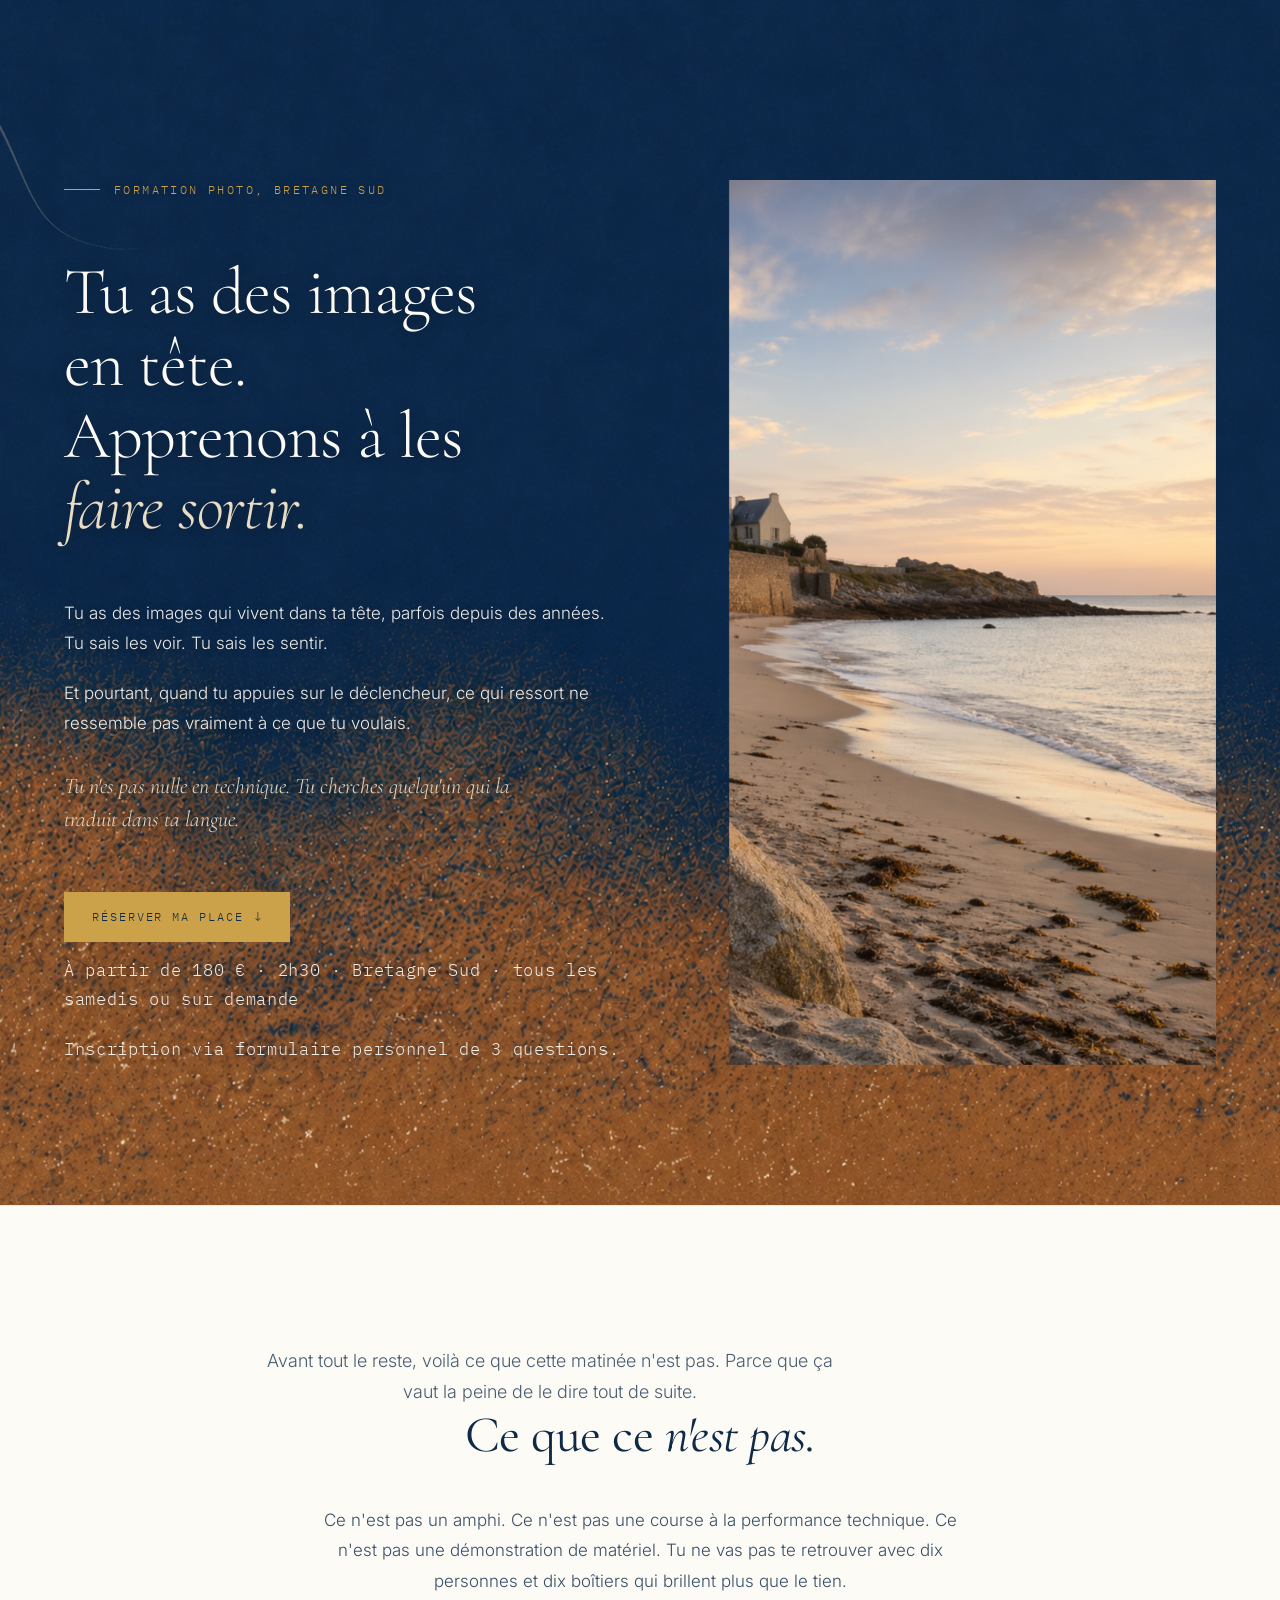
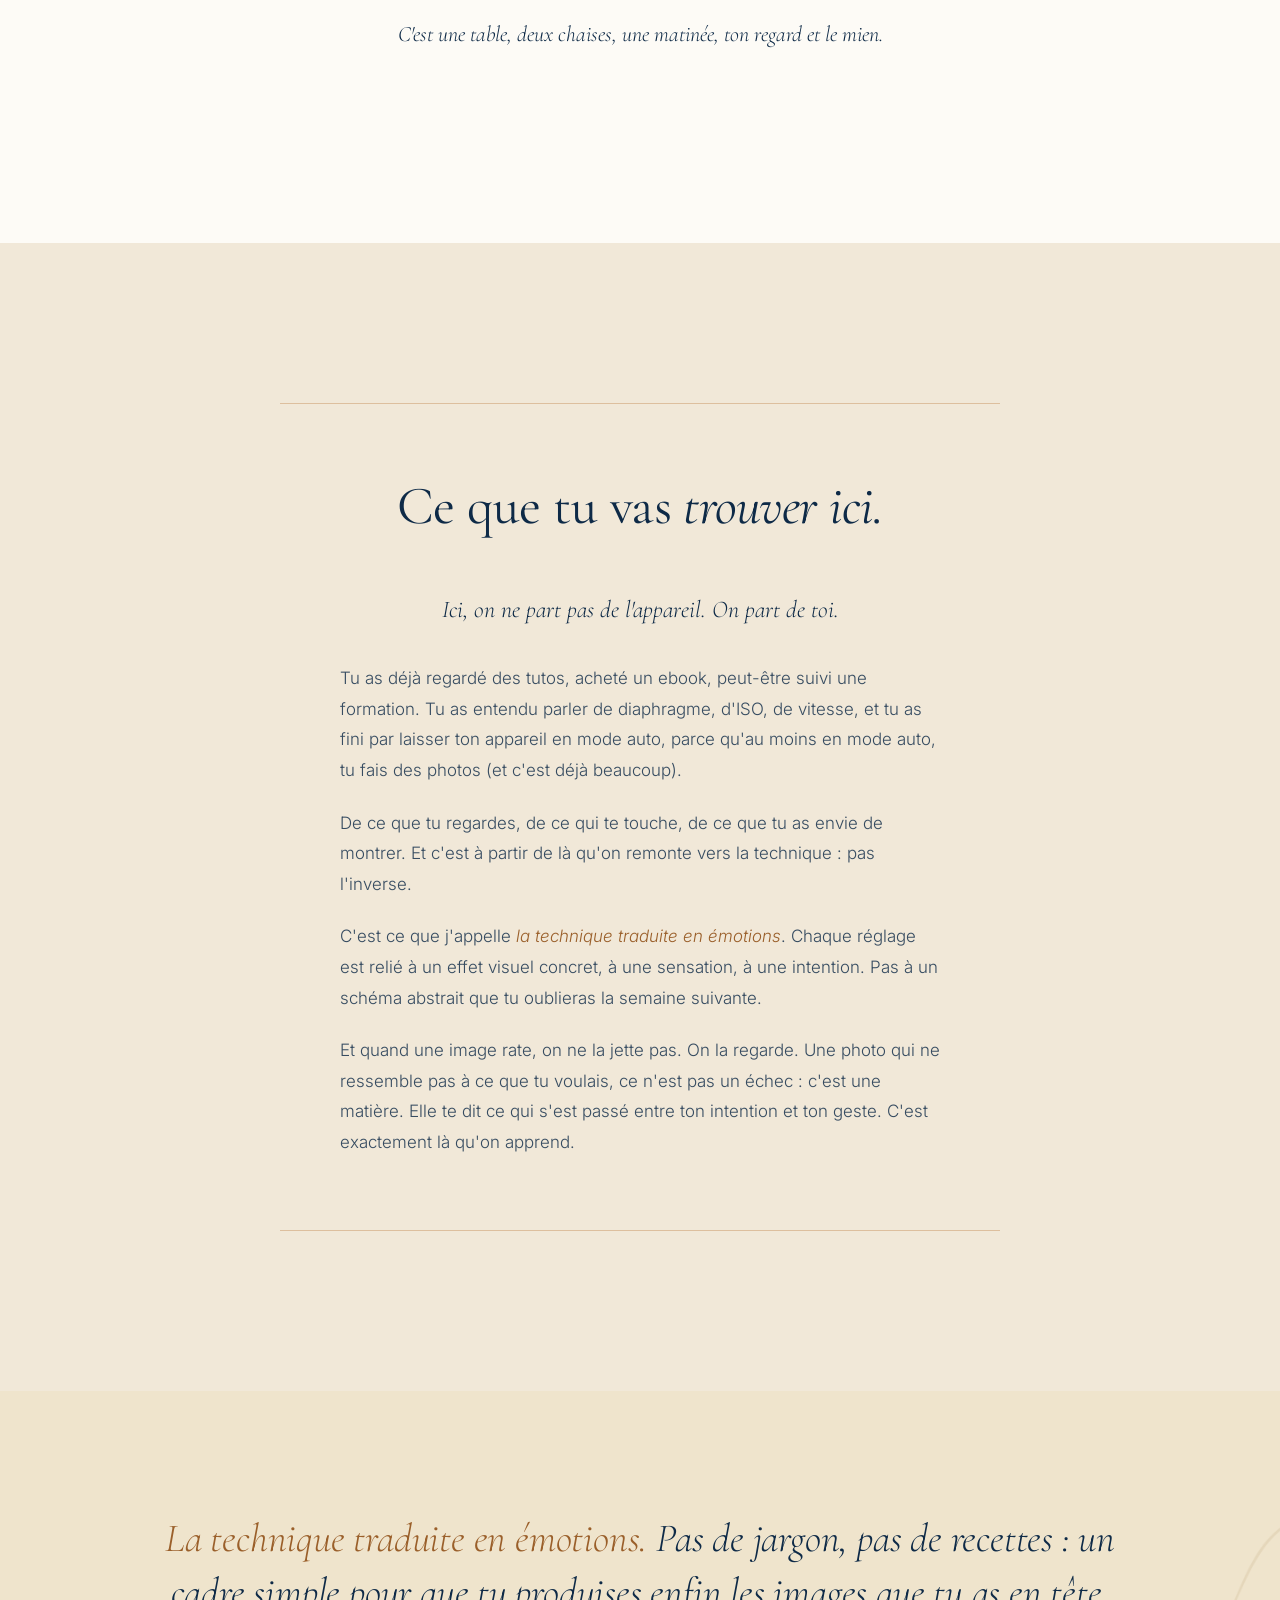
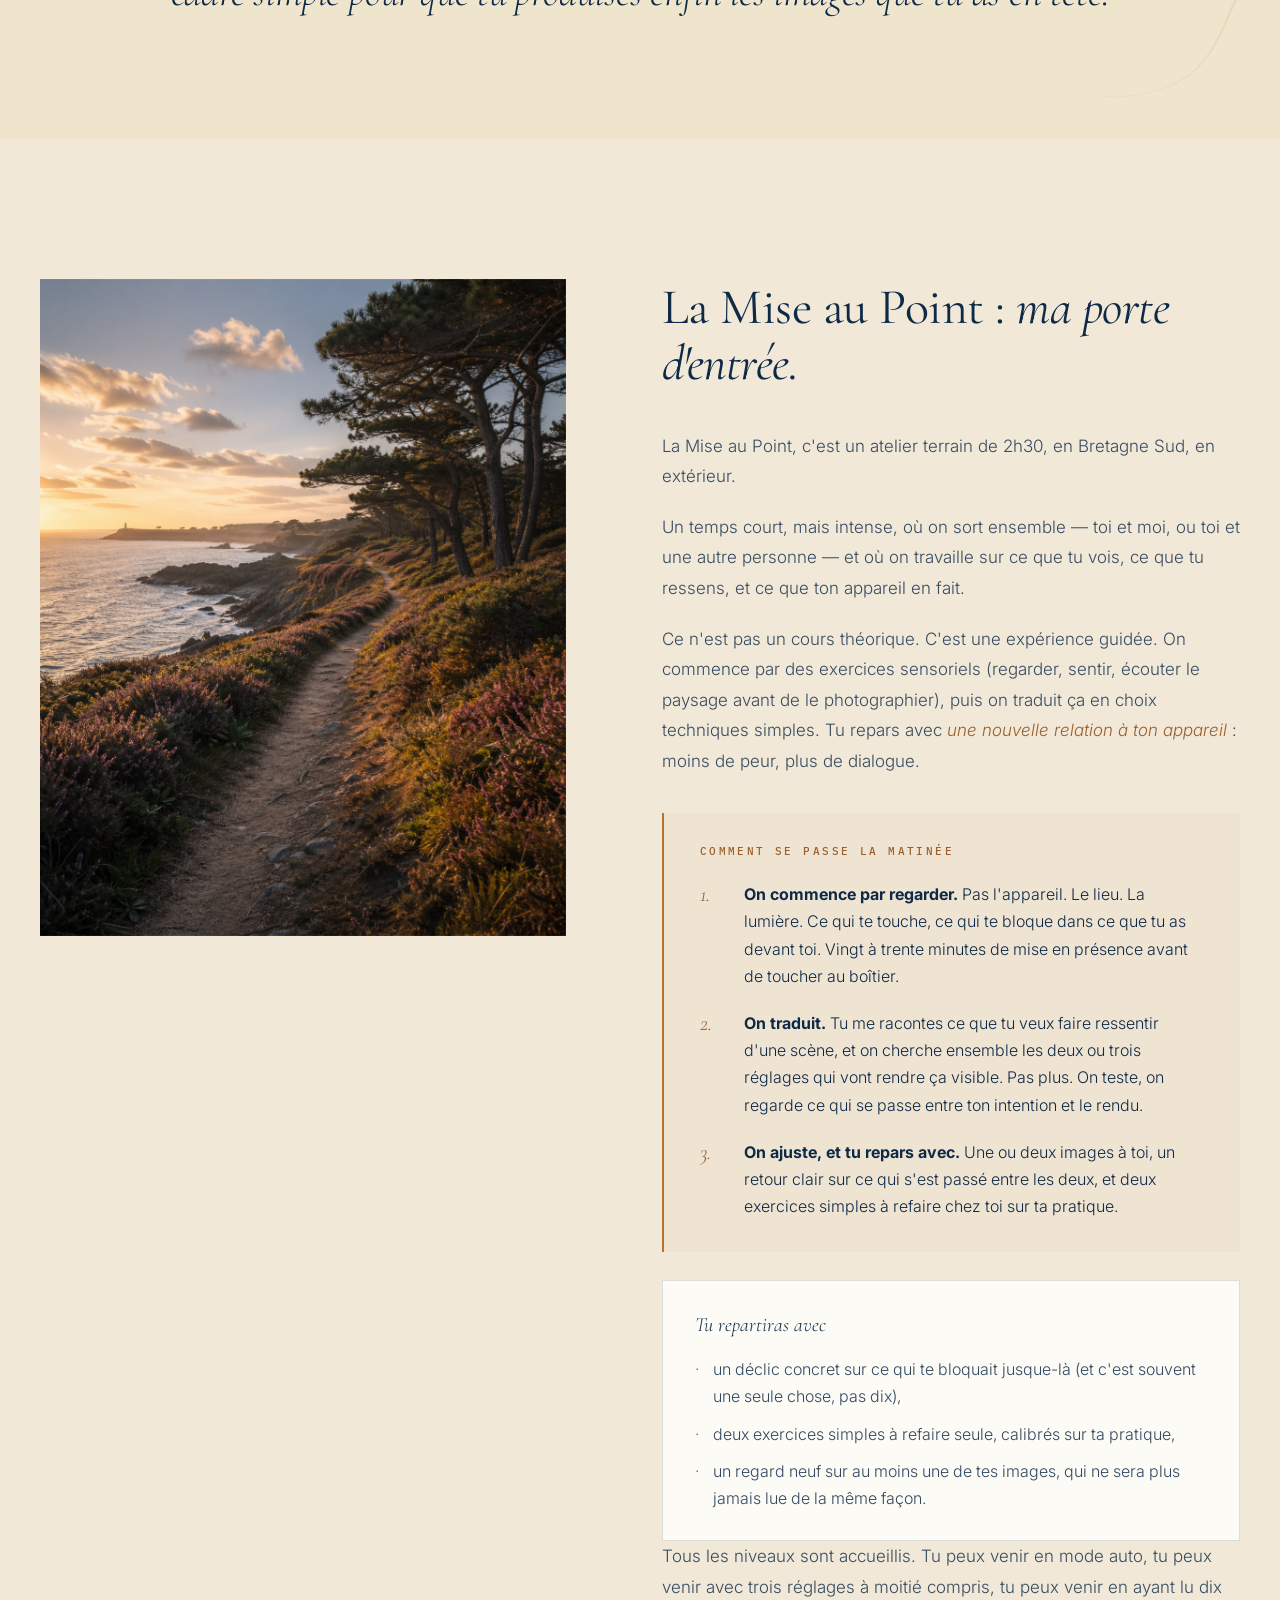
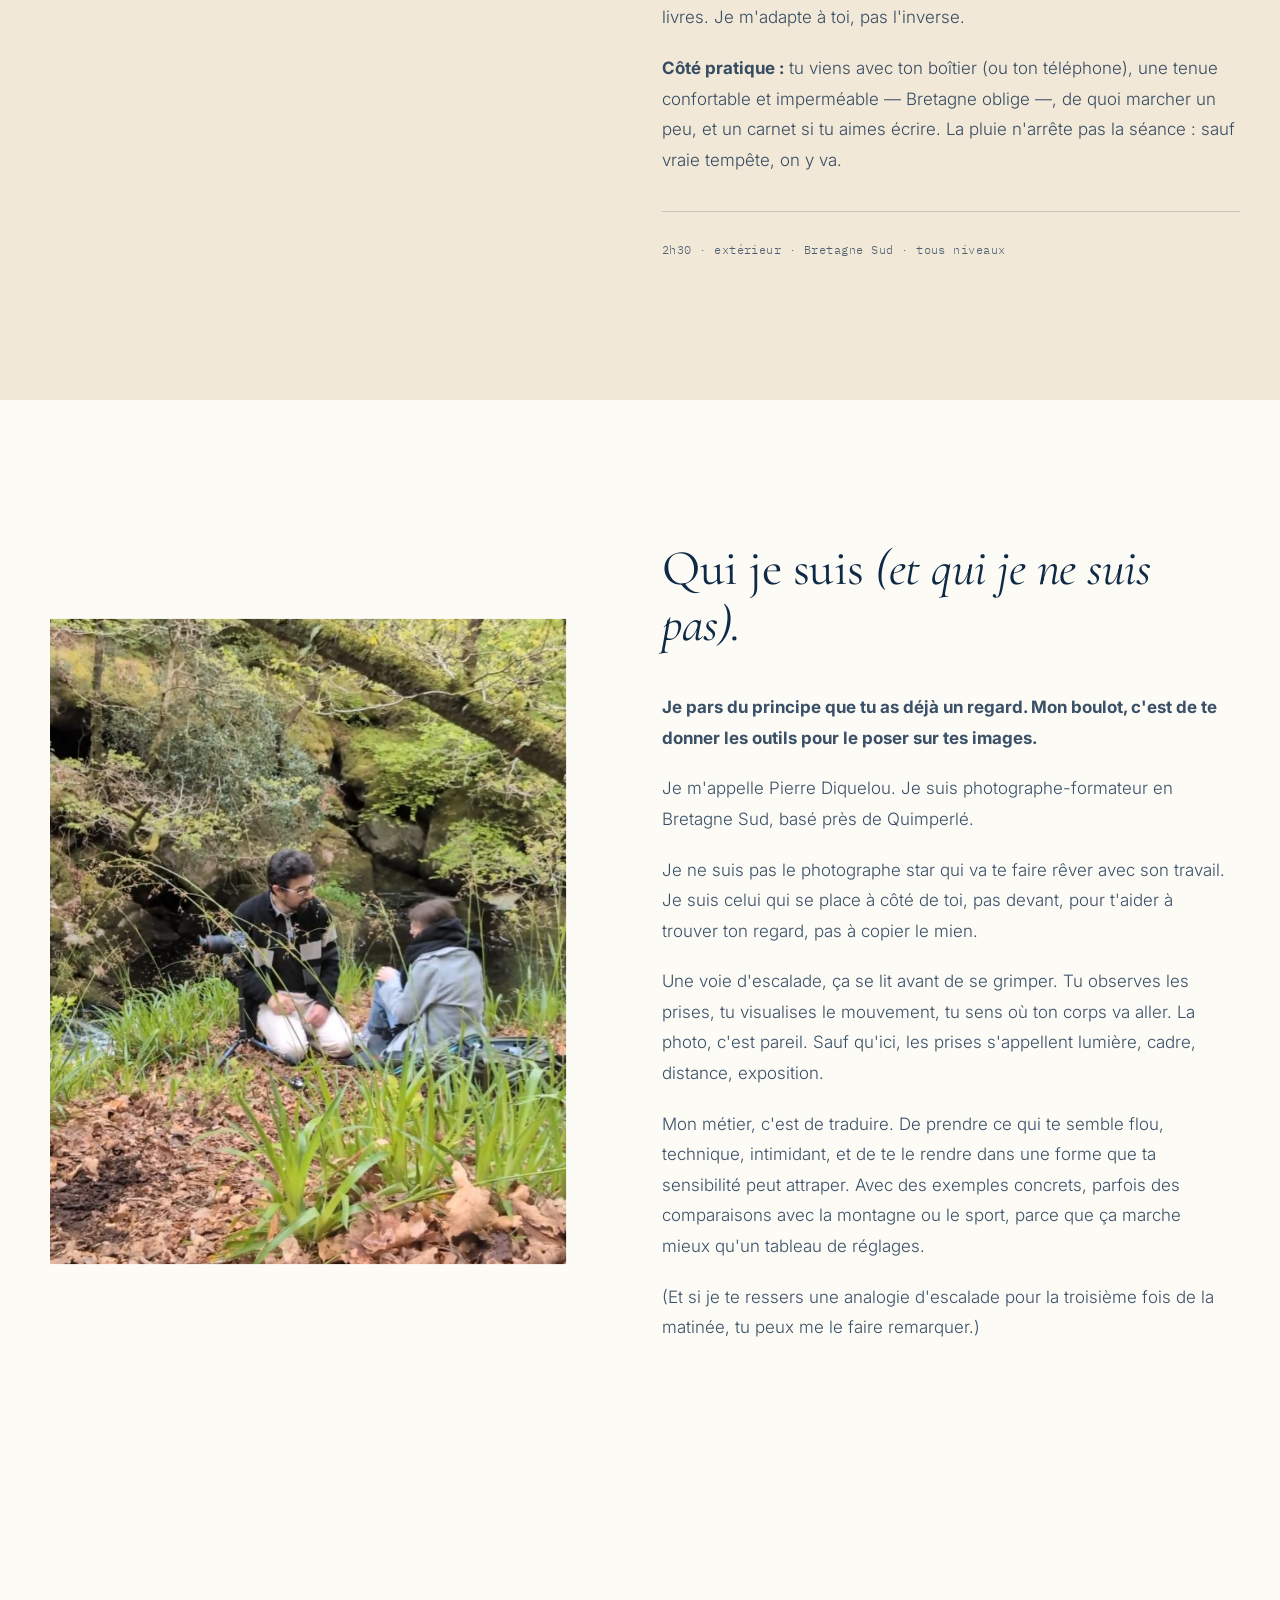
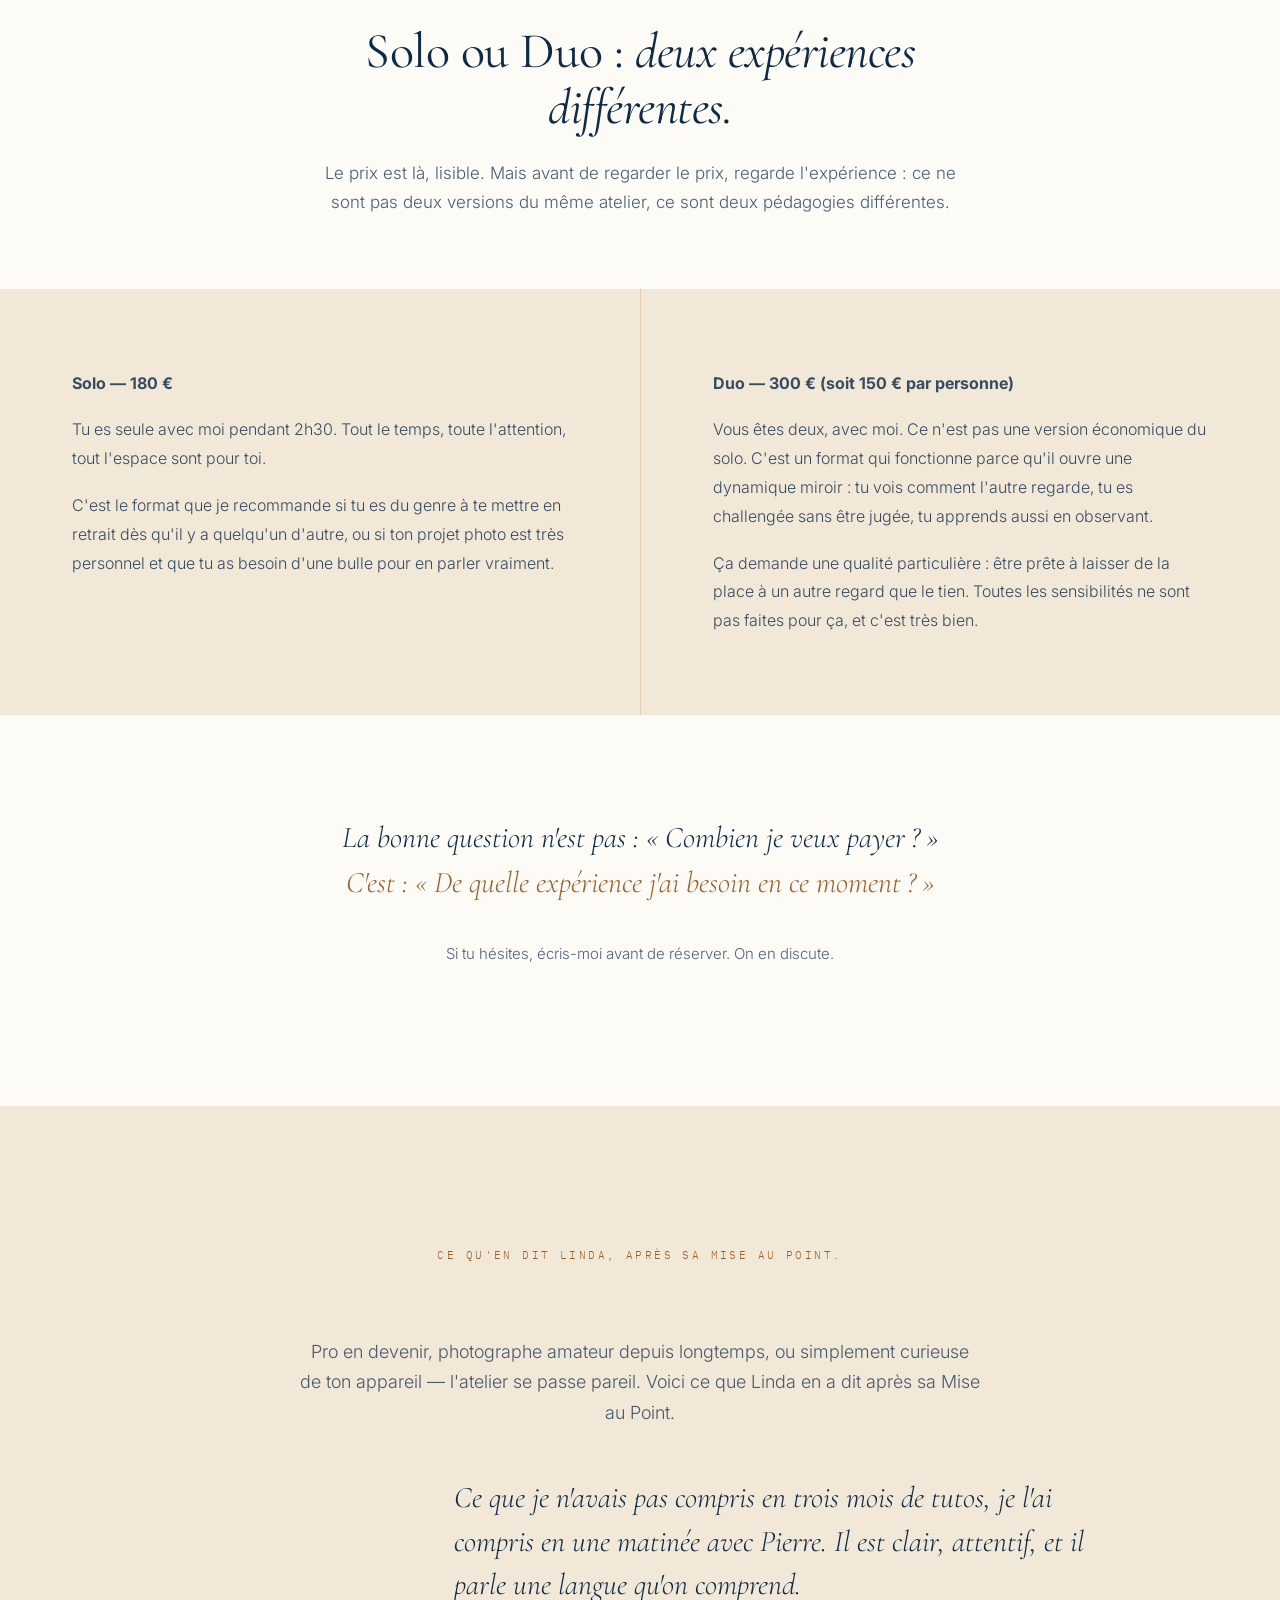
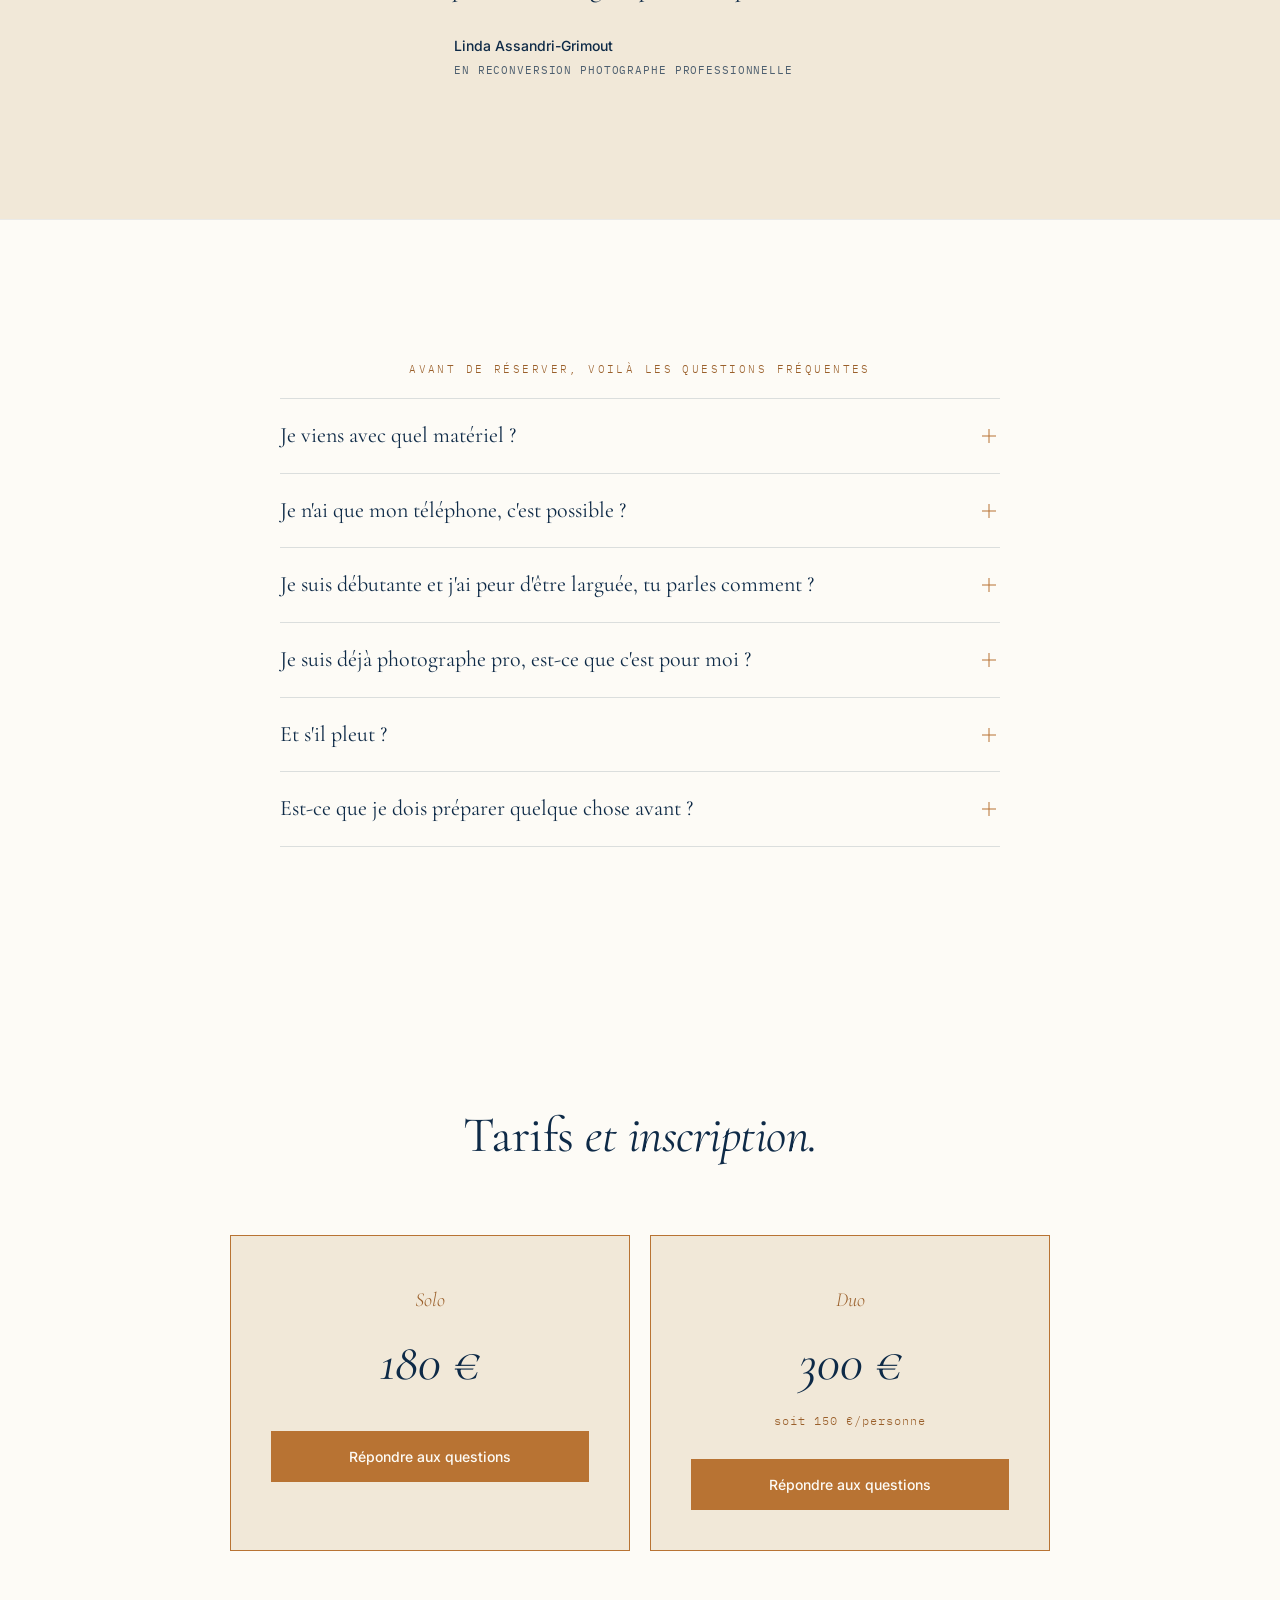
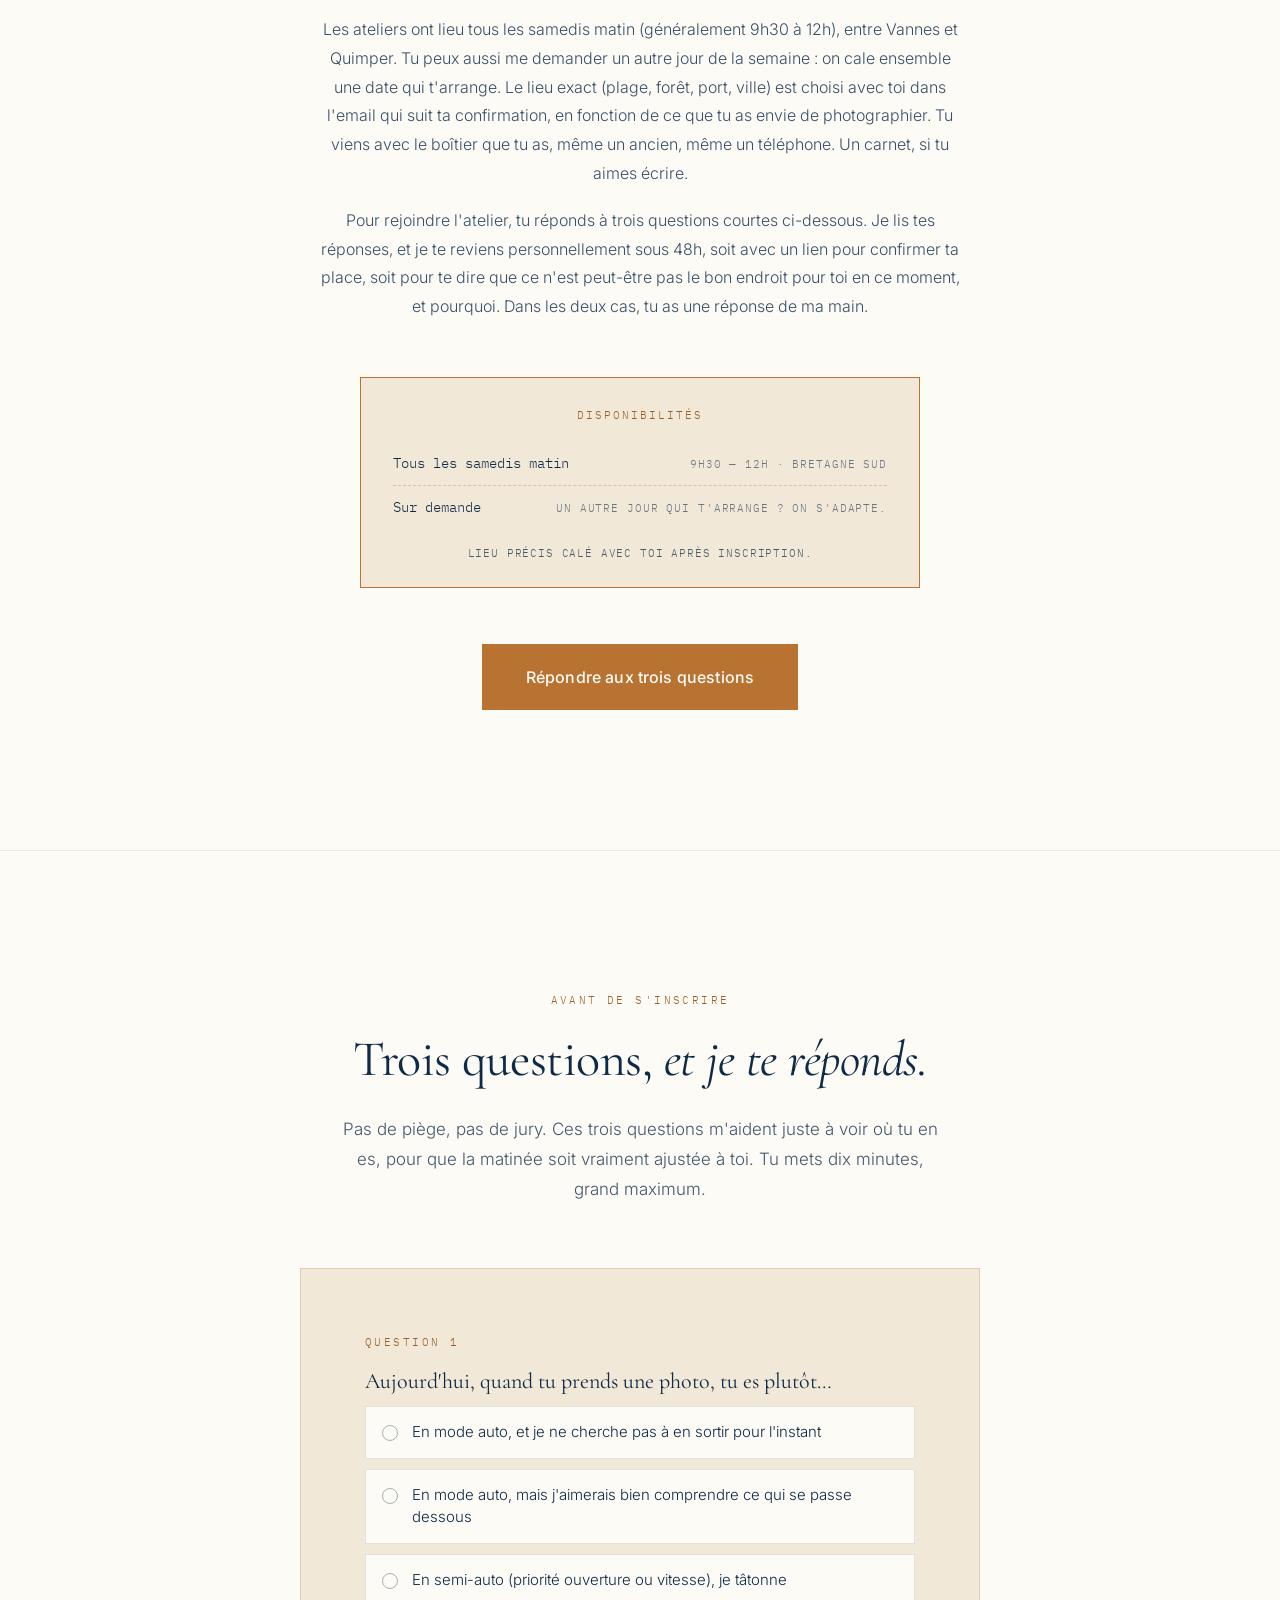
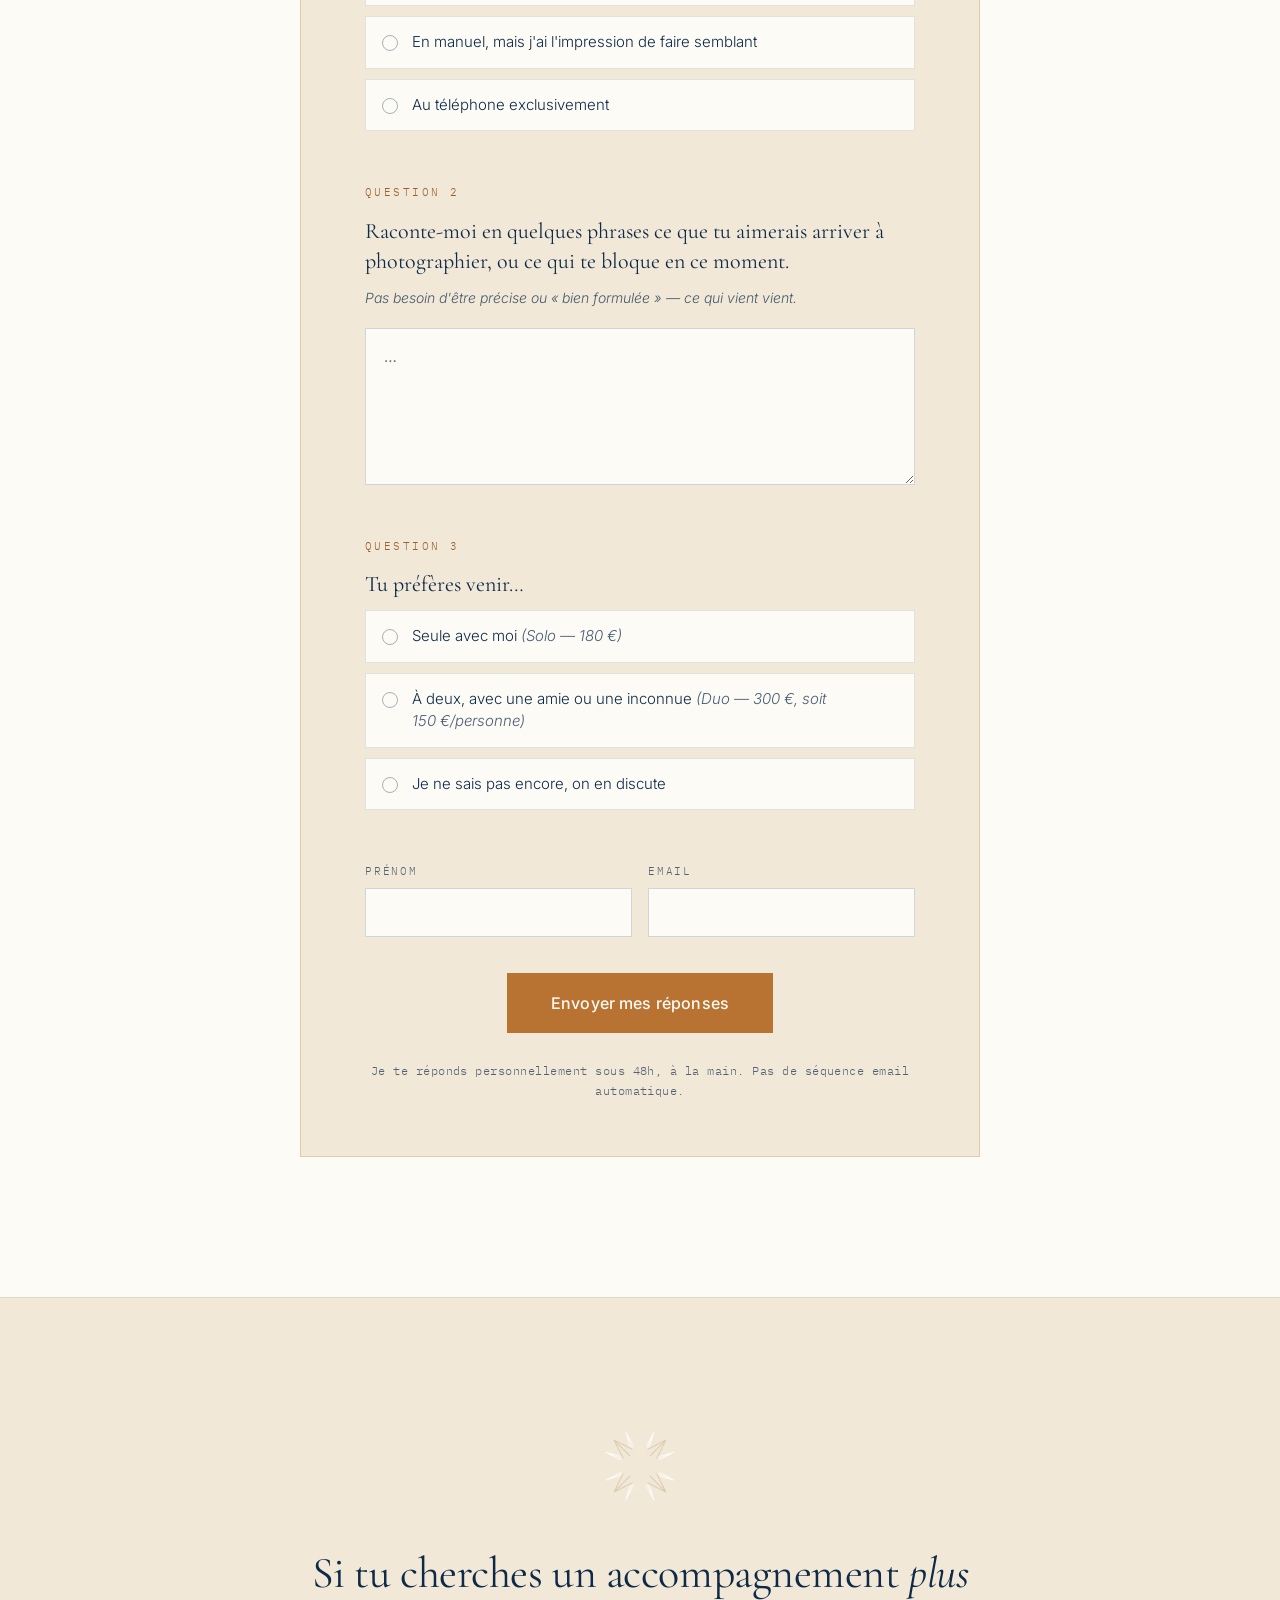
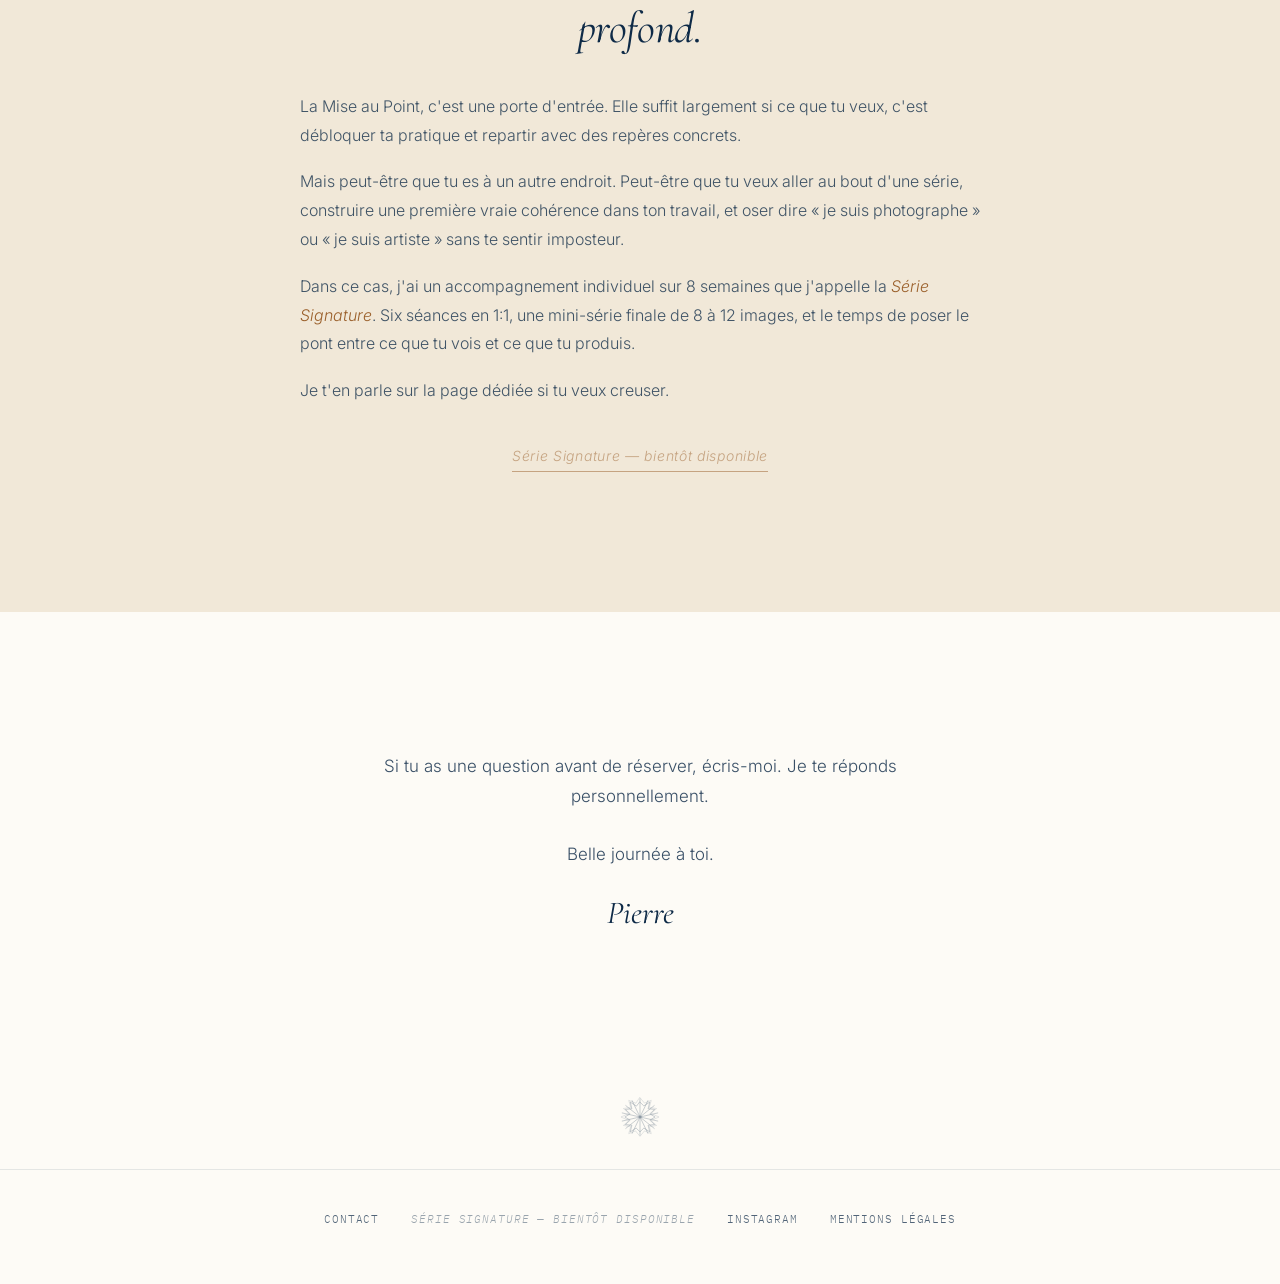
==== commit ca789ee3: "Améliorer le header, retirer la question date, ajouter mentions légales - Fond sable (hero-sable.png" ====
--- a/index.html
+++ b/index.html
@@ -66,7 +66,7 @@
     align-items: center;
     gap: 80px;
     padding: 180px 64px 140px;
-    background: var(--white);
+    background: var(--navy) url("assets/hero-sable.png") center bottom / cover no-repeat;
     overflow: hidden;
   }
   .hero-courbe {
@@ -92,19 +92,7 @@
     z-index: 0;
   }
   .hero-wave {
-    position: absolute;
-    bottom: -1px;
-    left: 0;
-    right: 0;
-    width: 100%;
-    height: 260px;
-    object-fit: cover;
-    object-position: center bottom;
-    pointer-events: none;
-    z-index: 1;
-    display: block;
-    -webkit-mask-image: linear-gradient(to bottom, transparent 0%, rgba(0,0,0,0.4) 35%, #000 70%);
-            mask-image: linear-gradient(to bottom, transparent 0%, rgba(0,0,0,0.4) 35%, #000 70%);
+    display: none;
   }
   .hero-inner {
     position: relative;
@@ -118,17 +106,18 @@
     font-size: 12px;
     letter-spacing: 0.2em;
     text-transform: uppercase;
-    color: var(--copper-text);
+    color: var(--gold);
     margin-bottom: 56px;
     display: flex;
     align-items: center;
     gap: 14px;
+    text-shadow: 0 1px 8px rgba(0, 0, 0, 0.5);
   }
   .hero-eyebrow::before {
     content: "";
     display: inline-block;
     width: 36px; height: 1px;
-    background: var(--copper-text);
+    background: var(--gold);
   }
   .hero h1 {
     font-size: clamp(40px, 5.2vw, 68px);
@@ -137,10 +126,13 @@
     margin-bottom: 56px;
     letter-spacing: -0.015em;
     max-width: 14ch;
+    color: var(--white);
+    text-shadow: 0 2px 16px rgba(0, 0, 0, 0.4);
   }
   .hero h1 em {
     font-style: italic;
-    color: var(--navy);
+    color: var(--sand-soft);
+    text-shadow: 0 2px 16px rgba(0, 0, 0, 0.5);
   }
   .hero-copy {
     max-width: 560px;
@@ -148,8 +140,9 @@
   .hero-copy p {
     font-size: 17px;
     line-height: 1.75;
-    color: rgba(14, 42, 71, 0.82);
+    color: rgba(253, 251, 246, 0.93);
     margin-bottom: 20px;
+    text-shadow: 0 1px 8px rgba(0, 0, 0, 0.35);
   }
   .hero-copy p:last-child { margin-bottom: 0; }
   .hero-anchor {
@@ -161,27 +154,28 @@
     font-size: 12px;
     letter-spacing: 0.16em;
     text-transform: uppercase;
-    color: var(--copper-text);
-    padding-bottom: 3px;
-    border-bottom: 1px solid var(--copper-text);
-    transition: gap 0.25s ease, color 0.2s ease, border-color 0.2s ease;
+    color: var(--navy);
+    background: var(--gold);
+    padding: 14px 28px;
+    border-bottom: none;
+    transition: gap 0.25s ease, background 0.2s ease, transform 0.15s ease;
   }
   .hero-anchor::after {
     content: "↓";
     font-size: 13px;
     letter-spacing: 0;
-    transform: translateY(-1px);
     transition: transform 0.25s ease;
   }
-  .hero-anchor:hover { gap: 14px; }
-  .hero-anchor:hover::after { transform: translateY(2px); }
+  .hero-anchor:hover { gap: 14px; background: #c8a96e; }
+  .hero-anchor:hover::after { transform: translateY(3px); }
   .hero-anchor-note {
     margin-top: 14px;
     font-family: var(--mono);
     font-size: 12px;
     letter-spacing: 0.04em;
-    color: rgba(14, 42, 71, 0.6);
+    color: rgba(253, 251, 246, 0.72);
     line-height: 1.5;
+    text-shadow: 0 1px 6px rgba(0, 0, 0, 0.4);
   }
   .hero-copy p.hero-closer {
     margin-top: 32px;
@@ -189,8 +183,9 @@
     font-size: 22px;
     font-style: italic;
     line-height: 1.5;
-    color: var(--navy);
+    color: var(--sand-soft);
     max-width: 480px;
+    text-shadow: 0 2px 12px rgba(0, 0, 0, 0.5);
   }
   .hero-visual {
     position: relative;
@@ -1044,6 +1039,7 @@
     transition: opacity .2s;
   }
   .signature-link:hover { opacity: 0.7; color: var(--copper-text); }
+  .signature-link--soon { opacity: 0.5; cursor: default; pointer-events: none; font-style: italic; }
 
   /* ————— FIN DE PAGE ————— */
   .closing {
@@ -1094,6 +1090,7 @@
   }
   footer a { color: rgba(14, 42, 71, 0.72); text-transform: uppercase; transition: color .2s; }
   footer a:hover { color: var(--copper-text); }
+  .footer-soon { color: rgba(14, 42, 71, 0.42); text-transform: uppercase; font-style: italic; font-size: inherit; }
 
   /* ————— STICKY BAR MOBILE ————— */
   .sticky-book {
@@ -1222,13 +1219,13 @@
       <p>Tu as des images qui vivent dans ta tête, parfois depuis des années. Tu sais les voir. Tu sais les sentir.</p>
       <p>Et pourtant, quand tu appuies sur le déclencheur, ce qui ressort ne ressemble pas vraiment à ce que tu voulais.</p>
       <p class="hero-closer">Tu n'es pas nulle en technique. Tu cherches quelqu'un qui la traduit dans ta langue.</p>
-      <a href="#candidature" class="hero-anchor">Voir les prochaines dates</a>
-      <p class="hero-anchor-note">À partir de 180 € · 2h30 · Bretagne Sud · samedi matin</p>
+      <a href="#candidature" class="hero-anchor">Réserver ma place</a>
+      <p class="hero-anchor-note">À partir de 180 € · 2h30 · Bretagne Sud · tous les samedis ou sur demande</p>
       <p class="hero-anchor-note">Inscription via formulaire personnel de 3 questions.</p>
     </div>
   </div>
   <div class="hero-visual" role="img" aria-label="Paysage breton en lumière douce"></div>
-  <img class="hero-wave" src="assets/wave-copper-on-blue.png" alt="" aria-hidden="true" />
+  <img class="hero-wave" src="assets/fond.jpg" alt="" aria-hidden="true" />
 </header>
 
 <!-- ——— CE QUE CE N'EST PAS ——— -->
@@ -1409,7 +1406,7 @@
           <span class="faq-q">Je suis déjà photographe pro, est-ce que c'est pour moi ?</span>
           <span class="faq-icon" aria-hidden="true"></span>
         </summary>
-        <div class="faq-a"><p>La Mise au Point est calibrée pour débloquer une pratique. Si tu es pro et que ce que tu cherches, c'est creuser une démarche personnelle, construire une série cohérente, sortir du commercial pour aller vers ton propre travail — c'est la <em class="accent">Série Signature</em> qui est faite pour ça. Écris-moi, on regarde ensemble si ça fait sens pour toi.</p></div>
+        <div class="faq-a"><p>La Mise au Point est calibrée pour débloquer une pratique. Si tu es pro et que ce que tu cherches, c'est creuser une démarche personnelle, construire une série cohérente, sortir du commercial pour aller vers ton propre travail — c'est la <em class="accent">Série Signature</em> qui est faite pour ça (bientôt disponible). Écris-moi, on regarde ensemble si ça fait sens pour toi.</p></div>
       </details>
       <details class="faq-item" role="listitem">
         <summary>
@@ -1448,19 +1445,19 @@
     </div>
   </div>
   <div class="pricing-copy">
-    <p>Les ateliers ont lieu plusieurs samedis par an, en matinée (généralement 9h30 à 12h), entre Vannes et Quimper. Le lieu exact (plage, forêt, port, ville) est choisi avec toi dans l'email qui suit ta confirmation, en fonction de ce que tu as envie de photographier. Tu viens avec le boîtier que tu as, même un ancien, même un téléphone. Un carnet, si tu aimes écrire.</p>
+    <p>Les ateliers ont lieu tous les samedis matin (généralement 9h30 à 12h), entre Vannes et Quimper. Tu peux aussi me demander un autre jour de la semaine : on cale ensemble une date qui t'arrange. Le lieu exact (plage, forêt, port, ville) est choisi avec toi dans l'email qui suit ta confirmation, en fonction de ce que tu as envie de photographier. Tu viens avec le boîtier que tu as, même un ancien, même un téléphone. Un carnet, si tu aimes écrire.</p>
     <p>Pour rejoindre l'atelier, tu réponds à trois questions courtes ci-dessous. Je lis tes réponses, et je te reviens personnellement sous 48h, soit avec un lien pour confirmer ta place, soit pour te dire que ce n'est peut-être pas le bon endroit pour toi en ce moment, et pourquoi. Dans les deux cas, tu as une réponse de ma main.</p>
   </div>
-  <aside class="next-dates" aria-label="Prochaines dates disponibles">
-    <div class="next-dates-label">Prochaines dates disponibles</div>
+  <aside class="next-dates" aria-label="Disponibilités">
+    <div class="next-dates-label">Disponibilités</div>
     <ul class="next-dates-list">
       <li>
-        <span class="next-dates-date">Sam. 13 juin 2026</span>
+        <span class="next-dates-date">Tous les samedis matin</span>
         <span class="next-dates-meta">9h30 — 12h · Bretagne Sud</span>
       </li>
       <li>
-        <span class="next-dates-date">Sam. 19 sept. 2026</span>
-        <span class="next-dates-meta">9h30 — 12h · Bretagne Sud</span>
+        <span class="next-dates-date">Sur demande</span>
+        <span class="next-dates-meta">Un autre jour qui t'arrange ? On s'adapte.</span>
       </li>
     </ul>
     <div class="next-dates-foot">Lieu précis calé avec toi après inscription.</div>
@@ -1511,12 +1508,6 @@
         <label class="candidature-option"><input type="radio" name="q3-format" value="duo" /><span>À deux, avec une amie ou une inconnue <em style="font-style:italic;color:rgba(14, 42, 71, 0.75)">(Duo — 300&nbsp;€, soit 150&nbsp;€/personne)</em></span></label>
         <label class="candidature-option"><input type="radio" name="q3-format" value="indecise" /><span>Je ne sais pas encore, on en discute</span></label>
       </div>
-      <div class="candidature-q-sublabel">Et parmi les prochaines dates, laquelle te conviendrait ?</div>
-      <div class="candidature-options" role="radiogroup" aria-label="Date préférée">
-        <label class="candidature-option"><input type="radio" name="q3-date" value="juin-2026" /><span>Sam. 13 juin 2026</span></label>
-        <label class="candidature-option"><input type="radio" name="q3-date" value="sept-2026" /><span>Sam. 19 sept. 2026</span></label>
-        <label class="candidature-option"><input type="radio" name="q3-date" value="plus-tard" /><span>Aucune des deux pour l'instant, je veux être prévenue des suivantes</span></label>
-      </div>
     </div>
 
     <div class="candidature-fields">
@@ -1547,7 +1538,7 @@
     <p>Mais peut-être que tu es à un autre endroit. Peut-être que tu veux aller au bout d'une série, construire une première vraie cohérence dans ton travail, et oser dire « je suis photographe » ou « je suis artiste » sans te sentir imposteur.</p>
     <p>Dans ce cas, j'ai un accompagnement individuel sur 8 semaines que j'appelle la <em class="accent">Série Signature</em>. Six séances en 1:1, une mini-série finale de 8 à 12 images, et le temps de poser le pont entre ce que tu vois et ce que tu produis.</p>
     <p>Je t'en parle sur la page dédiée si tu veux creuser.</p>
-    <a href="#" data-todo="à compléter par Pierre" class="signature-link">Découvrir la Série Signature</a>
+    <a href="#" class="signature-link signature-link--soon" aria-disabled="true">Série Signature — bientôt disponible</a>
   </div>
 </section>
 
@@ -1589,9 +1580,9 @@
 <footer>
   <ul>
     <li><a href="#" data-todo="à compléter par Pierre">Contact</a></li>
-    <li><a href="#" data-todo="à compléter par Pierre">Série Signature</a></li>
-    <li><a href="#" data-todo="à compléter par Pierre">Instagram</a></li>
-    <li><a href="#" data-todo="à compléter par Pierre">Mentions légales</a></li>
+    <li><span class="footer-soon">Série Signature — bientôt disponible</span></li>
+    <li><a href="https://www.instagram.com/pierrediquelouphotographie/#" target="_blank" rel="noopener">Instagram</a></li>
+    <li><a href="mentions-legales.html">Mentions légales</a></li>
   </ul>
 </footer>
 
@@ -1665,7 +1656,6 @@
 
       const q2El = form.querySelector('[name="q2"]:checked');
       const q3FormatEl = form.querySelector('[name="q3-format"]:checked');
-      const q3DateEl = form.querySelector('[name="q3-date"]:checked');
 
       const body = {
         prenom,
@@ -1673,7 +1663,6 @@
         q1: form.querySelector('[name="q1"]').value.trim() || undefined,
         q2: q2El ? q2El.value : undefined,
         q3_format: q3FormatEl ? q3FormatEl.value : undefined,
-        q3_date: q3DateEl ? q3DateEl.value : undefined,
       };
 
       submitBtn.disabled = true;
